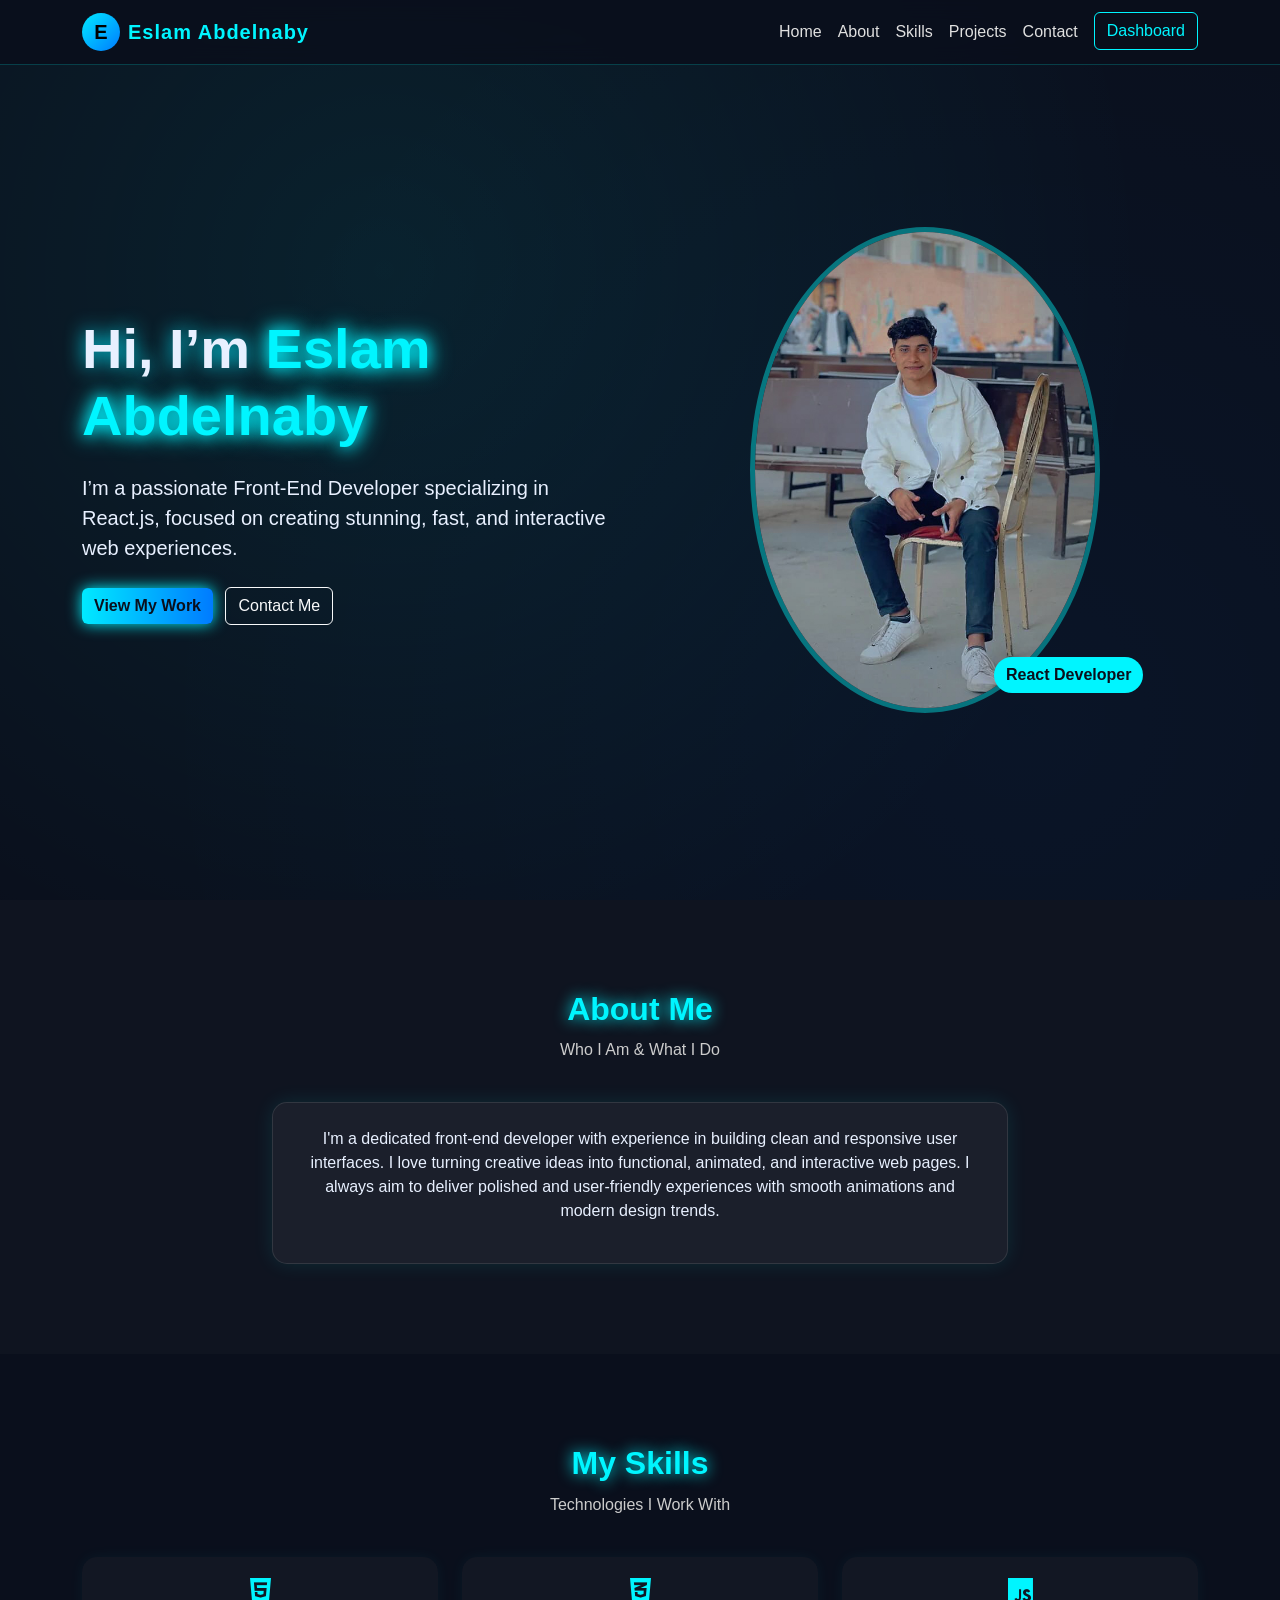
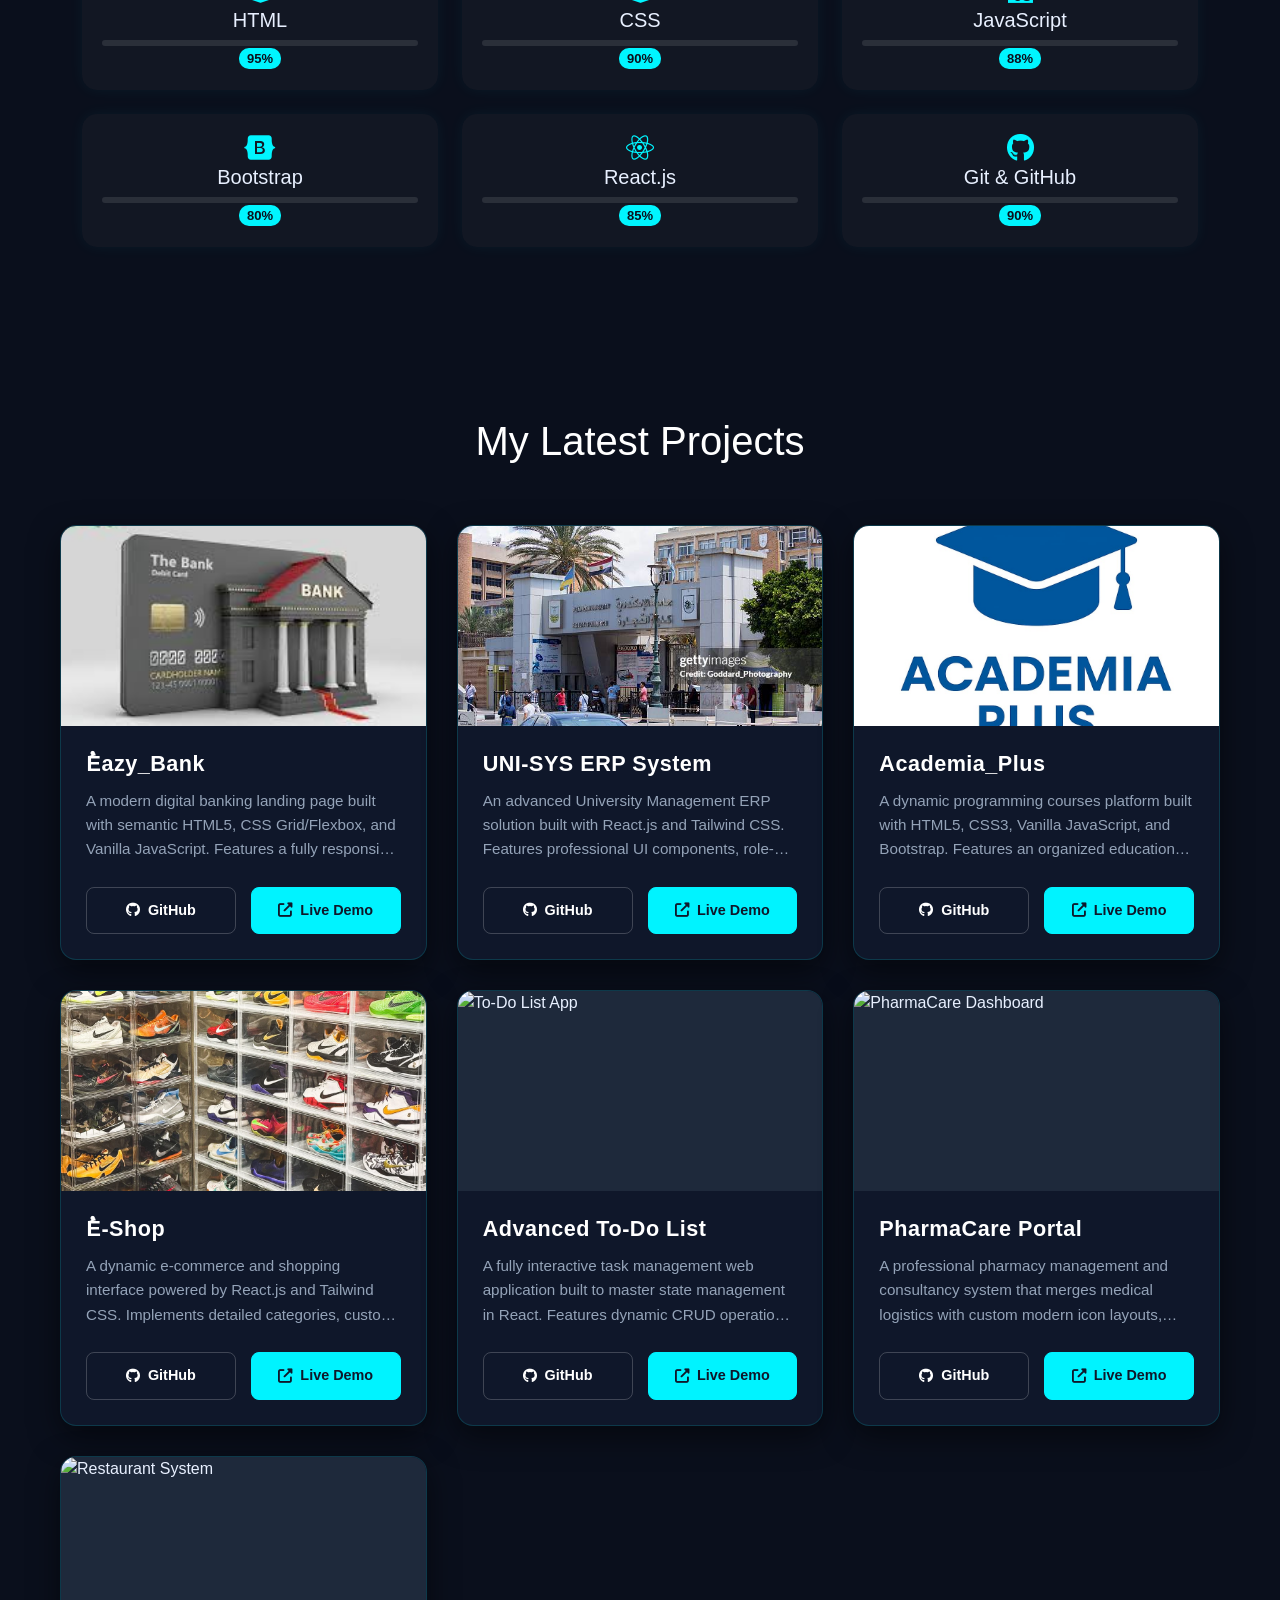
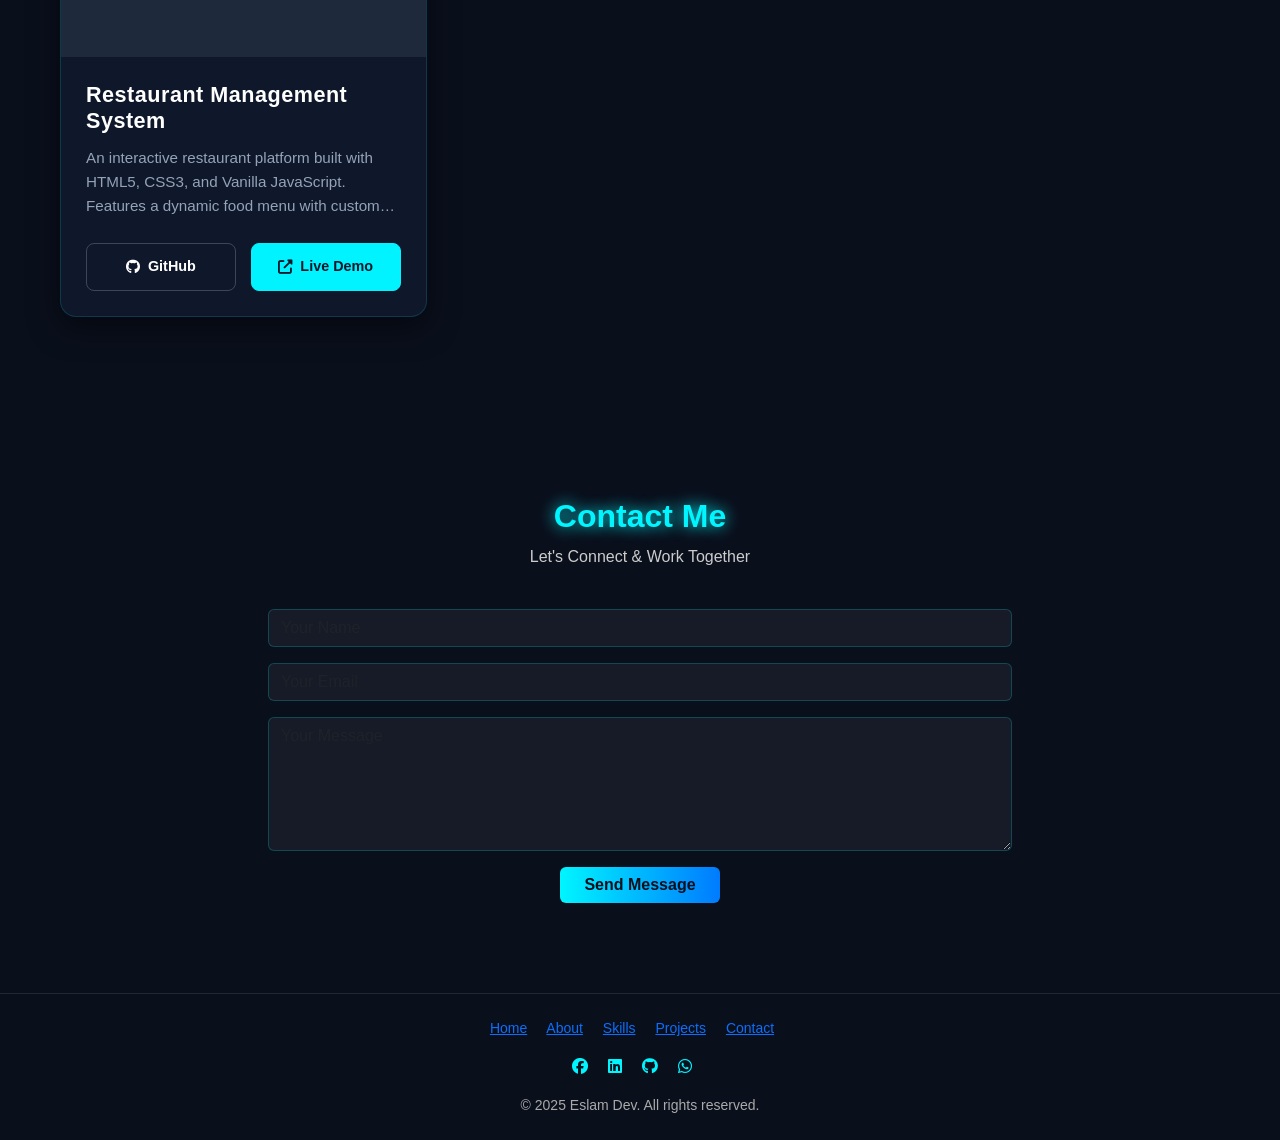
==== index.html @ 53d442e1 "Add files via upload" ====
<!DOCTYPE html>
<html lang="en">
<head>
  <meta charset="UTF-8" />
  <meta name="viewport" content="width=device-width, initial-scale=1.0" />
  <title>Eslam | Front-End Developer</title>

  <!-- Bootstrap & Fonts -->
  <link href="https://cdn.jsdelivr.net/npm/bootstrap@5.3.2/dist/css/bootstrap.min.css" rel="stylesheet">
  <link href="https://cdnjs.cloudflare.com/ajax/libs/font-awesome/6.5.0/css/all.min.css" rel="stylesheet">
  <link rel="stylesheet" href="style.css" />
</head>

<body>
  <!-- ==== Navbar ==== -->
  <nav class="navbar navbar-expand-lg fixed-top" id="navbar">
    <div class="container">
      <a class="navbar-brand d-flex align-items-center" href="#">
        <div class="logo-badge me-2">E</div>
        <span class="brand-text"><span class="accent">Eslam Abdelnaby</span></span>
      </a>

      <button class="navbar-toggler" type="button" data-bs-toggle="collapse" data-bs-target="#navMenu">
        <span class="navbar-toggler-icon"></span>
      </button>

      <div class="collapse navbar-collapse" id="navMenu">
        <ul class="navbar-nav ms-auto">
          <li class="nav-item"><a href="#hero" class="nav-link">Home</a></li>
          <li class="nav-item"><a href="#about" class="nav-link">About</a></li>
          <li class="nav-item"><a href="#skills" class="nav-link">Skills</a></li>
          <li class="nav-item"><a href="#projects" class="nav-link">Projects</a></li>
          <li class="nav-item"><a href="#contact" class="nav-link">Contact</a></li>
          <li class="nav-item"><a href="#" class="btn btn-outline-info nav-cta ms-2">Dashboard</a></li>
        </ul>
      </div>

      <div id="scrollProgress"></div>
    </div>
  </nav>

  <!-- ==== Hero Section ==== -->
  <section id="hero" class="hero-section">
    <div class="container text-center text-lg-start">
      <div class="row align-items-center">
        <div class="col-lg-6 mb-4 mb-lg-0">
          <h1 class="display-4 fw-bold glow-title">Hi, I’m <span class="name-neon">Eslam Abdelnaby</span></h1>
          <h3 id="typewriter" class="mt-3"></h3>
          <p class="lead mt-4">
            I’m a passionate Front-End Developer specializing in React.js, focused on creating stunning, fast, and interactive web experiences.
          </p>
          <div class="hero-buttons mt-4">
            <a href="#projects" class="btn btn-neon me-2">View My Work</a>
            <a href="#contact" class="btn btn-outline-light">Contact Me</a>
          </div>
        </div>
        <div class="col-lg-6 text-center">
          <div class="portrait-wrap">
            <img src="images/IMG-20250418-WA0013.jpg" class="portrait-img" alt="Eslam photo">
            <span class="portrait-badge">React Developer</span>
          </div>
        </div>
      </div>
    </div>
  </section>

  <!-- ==== About ==== -->
  <section id="about" class="py-6 section-bg">
    <div class="container text-center">
      <h2 class="section-title">About Me</h2>
      <p class="section-sub">Who I Am & What I Do</p>
      <div class="row justify-content-center">
        <div class="col-md-8">
          <div class="glass p-4">
            <p>
              I'm a dedicated front-end developer with experience in building clean and responsive user interfaces. 
              I love turning creative ideas into functional, animated, and interactive web pages. 
              I always aim to deliver polished and user-friendly experiences with smooth animations and modern design trends.
            </p>
          </div>
        </div>
      </div>
    </div>
  </section>

  <!-- ==== Skills ==== -->
  <section id="skills" class="py-6">
    <div class="container text-center">
      <h2 class="section-title">My Skills</h2>
      <p class="section-sub">Technologies I Work With</p>

      <div class="row g-4">
        <!-- Each skill -->
        <div class="col-md-6 col-lg-4">
          <div class="skill-card">
            <i class="fab fa-html5 skill-icon"></i>
            <h5>HTML</h5>
            <div class="skill-bar"><div class="skill-fill" data-percent="95%"></div></div>
            <span class="pct-bubble">95%</span>
          </div>
        </div>

        <div class="col-md-6 col-lg-4">
          <div class="skill-card">
            <i class="fab fa-css3-alt skill-icon"></i>
            <h5>CSS</h5>
            <div class="skill-bar"><div class="skill-fill" data-percent="90%"></div></div>
            <span class="pct-bubble">90%</span>
          </div>
        </div>

        <div class="col-md-6 col-lg-4">
          <div class="skill-card">
            <i class="fab fa-js skill-icon"></i>
            <h5>JavaScript</h5>
            <div class="skill-bar"><div class="skill-fill" data-percent="88%"></div></div>
            <span class="pct-bubble">88%</span>
          </div>
        </div>

        <div class="col-md-6 col-lg-4">
          <div class="skill-card">
            <i class="fab fa-bootstrap skill-icon"></i>
            <h5>Bootstrap</h5>
            <div class="skill-bar"><div class="skill-fill" data-percent="80%"></div></div>
            <span class="pct-bubble">80%</span>
          </div>
        </div>

        <div class="col-md-6 col-lg-4">
          <div class="skill-card">
            <i class="fab fa-react skill-icon"></i>
            <h5>React.js</h5>
            <div class="skill-bar"><div class="skill-fill" data-percent="85%"></div></div>
            <span class="pct-bubble">85%</span>
          </div>
        </div>

        <div class="col-md-6 col-lg-4">
          <div class="skill-card">
            <i class="fab fa-github skill-icon"></i>
            <h5>Git & GitHub</h5>
            <div class="skill-bar"><div class="skill-fill" data-percent="90%"></div></div>
            <span class="pct-bubble">90%</span>
          </div>
        </div>
      </div>
    </div>
  </section>

  <!-- ==== Projects ==== -->

  <section id="projects" class="projects">
    <h2>My Latest Projects</h2>
    
    <div class="projects-container">
      
      <div class="project-card">
        <div class="project-img">
          <img src="images\download (1).jpg" alt="E-Shop E-Commerce">
        </div>
        <div class="project-content">
          <h3 class="project-title">ُEazy_Bank</h3>
          <p class="project-description">
            A modern digital banking landing page built with semantic HTML5, CSS Grid/Flexbox, and Vanilla JavaScript. Features a fully responsive mobile navigation menu, smooth fade animations, and a pixel-perfect design.
          </p>
          <div class="project-links">
            <a href="https://github.com/abdelnabyeslam95-sketch/eazy_bank" target="_blank" class="proj-btn github-btn">
              <i class="fab fa-github"></i> GitHub
            </a>
            <a href="https://abdelnabyeslam95-sketch.github.io/eazy_bank/" target="_blank" class="proj-btn live-btn">
              <i class="fas fa-external-link-alt"></i> Live Demo
            </a>
          </div>
        </div>
      </div>
  
      <div class="project-card">
        <div class="project-img">
          <img src="images/gettyimages-621719576-612x612.jpg" alt="UNI-SYS ERP">
        </div>
        <div class="project-content">
          <h3 class="project-title">UNI-SYS ERP System</h3>
          <p class="project-description">
            An advanced University Management ERP solution built with React.js and Tailwind CSS. Features professional UI components, role-based dashboards for admins, doctors, and students with highly responsive tables and analytics.
          </p>
          <div class="project-links">
            <a href="https://github.com/abdelnabyeslam95-sketch/Uni_System" target="_blank" class="proj-btn github-btn">
              <i class="fab fa-github"></i> GitHub
            </a>
            <a href="https://abdelnabyeslam95-sketch.github.io/Uni_System/" target="_blank" class="proj-btn live-btn">
              <i class="fas fa-external-link-alt"></i> Live Demo
            </a>
          </div>
        </div>
      </div>
  
      <div class="project-card">
        <div class="project-img">
          <img src="images/WhatsApp Image 2025-10-11 at 18.11.06_61df944f.jpg" alt="Al-Andalus Shipping">
        </div>
        <div class="project-content">
          <h3 class="project-title">Academia_Plus</h3>
          <p class="project-description">
            A dynamic programming courses platform built with HTML5, CSS3, Vanilla JavaScript, and Bootstrap. Features an organized educational layout, course filtering, interactive learning sections, and a fully responsive design for students.
          </p>
          <div class="project-links">
            <a href="https://github.com/abdelnabyeslam95-sketch/academia_plus" target="_blank" class="proj-btn github-btn">
              <i class="fab fa-github"></i> GitHub
            </a>
            <a href="https://abdelnabyeslam95-sketch.github.io/academia_plus/" target="_blank" class="proj-btn live-btn">
              <i class="fas fa-external-link-alt"></i> Live Demo
            </a>
          </div>
        </div>
      </div>
  
      <div class="project-card">
        <div class="project-img">
          <img src="images/kobe-collection-v0-qzmcaahqk6me1.webp" alt="Cinematic App">
        </div>
        <div class="project-content">
          <h3 class="project-title">ُE-Shop</h3>
          <p class="project-description">
            A dynamic e-commerce and shopping interface powered by React.js and Tailwind CSS. Implements detailed categories, custom product filters, fluid search functionality, and full shopping cart configurations.
          </p>
          <div class="project-links">
            <a href="https://github.com/abdelnabyeslam95-sketch/e_shop" target="_blank" class="proj-btn github-btn">
              <i class="fab fa-github"></i> GitHub
            </a>
            <a href="https://abdelnabyeslam95-sketch.github.io/e_shop/" target="_blank" class="proj-btn live-btn">
              <i class="fas fa-external-link-alt"></i> Live Demo
            </a>
          </div>
        </div>
      </div>
  
      <div class="project-card">
        <div class="project-img">
          <img src="https://images.unsplash.com/photo-1540350394557-8d14678e7f91?w=600" alt="To-Do List App">
        </div>
        <div class="project-content">
          <h3 class="project-title">Advanced To-Do List</h3>
          <p class="project-description">
            A fully interactive task management web application built to master state management in React. Features dynamic CRUD operations, local storage persistence, and beautiful UI filters.
          </p>
          <div class="project-links">
            <a href="https://github.com/abdelnabyeslam95-sketch/to-do-list" target="_blank" class="proj-btn github-btn">
              <i class="fab fa-github"></i> GitHub
            </a>
            <a href="https://abdelnabyeslam95-sketch.github.io/to-do-list/" target="_blank" class="proj-btn live-btn">
              <i class="fas fa-external-link-alt"></i> Live Demo
            </a>
          </div>
        </div>
      </div>
  
      <div class="project-card">
        <div class="project-img">
          <img src="https://images.unsplash.com/photo-1587854692152-cbe660dbde88?w=600" alt="PharmaCare Dashboard">
        </div>
        <div class="project-content">
          <h3 class="project-title">PharmaCare Portal</h3>
          <p class="project-description">
            A professional pharmacy management and consultancy system that merges medical logistics with custom modern icon layouts, consultation forms, and prescription uploaded management.
          </p>
          <div class="project-links">
            <a href="https://github.com/abdelnabyeslam95-sketch/Pharmacy" target="_blank" class="proj-btn github-btn">
              <i class="fab fa-github"></i> GitHub
            </a>
            <a href="https://abdelnabyeslam95-sketch.github.io/Pharmacy/" target="_blank" class="proj-btn live-btn">
              <i class="fas fa-external-link-alt"></i> Live Demo
            </a>
          </div>
        </div>
      </div>
  
      
<div class="project-card">
  <div class="project-img">
    
    <img src="https://images.unsplash.com/photo-1555396273-367ea4eb4db5?w=600" alt="Restaurant System">
  </div>
  <div class="project-content">
    <h3 class="project-title">Restaurant Management System</h3>
    <p class="project-description">
      An interactive restaurant platform built with HTML5, CSS3, and Vanilla JavaScript. Features a dynamic food menu with custom category filtering, a real-time responsive order simulation, and a smooth table reservation interface.
    </p>
    <div class="project-links">
      <a href="https://github.com/abdelnabyeslam95-sketch/restaurant-system" target="_blank" class="proj-btn github-btn">
        <i class="fab fa-github"></i> GitHub
      </a>
      <a href="https://abdelnabyeslam95-sketch.github.io/restaurant-system/" target="_blank" class="proj-btn live-btn">
        <i class="fas fa-external-link-alt"></i> Live Demo
      </a>
    </div>
  </div>
</div>


    </div>
  </section>


  <!-- ==== Contact ==== -->
  <section id="contact" class="py-6">
    <div class="container text-center">
      <h2 class="section-title">Contact Me</h2>
      <p class="section-sub">Let's Connect & Work Together</p>
      <form class="contact-form col-md-8 mx-auto">
        <div class="mb-3">
          <input type="text" class="form-control" placeholder="Your Name" required>
        </div>
        <div class="mb-3">
          <input type="email" class="form-control" placeholder="Your Email" required>
        </div>
        <div class="mb-3">
          <textarea class="form-control" rows="5" placeholder="Your Message" required></textarea>
        </div>
        <button type="submit" class="btn btn-accent px-4">Send Message</button>
      </form>
    </div>
  </section>

  <!-- ==== Footer ==== -->
  <footer class="py-4 text-center">
    <div class="container">
      <div class="mb-3">
        <a href="#hero" class="me-3">Home</a>
        <a href="#about" class="me-3">About</a>
        <a href="#skills" class="me-3">Skills</a>
        <a href="#projects" class="me-3">Projects</a>
        <a href="#contact" class="me-3">Contact</a>
      </div>
      <div class="mb-3">
        <a href="https://www.facebook.com/share/1DgCNn3PFa/" class="social-icon me-3"><i class="fab fa-facebook"></i></a>
        <a href="https://www.linkedin.com/in/eslam-abdelnaby-054266379?utm_source=share&utm_campaign=share_via&utm_content=profile&utm_medium=android_app" class="social-icon me-3"><i class="fab fa-linkedin"></i></a>
        <a href="https://api.github.com/users/eslameee223-alt/repos" class="social-icon me-3"><i class="fab fa-github"></i></a>
        <a href="https://wtsi.me/201092568208" class="social-icon me-3"><i class="fab fa-whatsapp"></i></a>
      </div>
      <p class="muted mb-0">&copy; 2025 Eslam Dev. All rights reserved.</p>
    </div>
  </footer>

  <!-- Scripts -->
  <script src="https://code.jquery.com/jquery-3.6.0.min.js"></script>
  <script src="https://cdn.jsdelivr.net/npm/bootstrap@5.3.2/dist/js/bootstrap.bundle.min.js"></script>
  <script src="script.js"></script>
</body>
</html>
---- style.css ----
/* ==== Global Reset ==== */
* {
    margin: 0;
    padding: 0;
    box-sizing: border-box;
    scroll-behavior: smooth;
  }
  
  body {
    font-family: 'Poppins', sans-serif;
    background-color: #0a0f1c;
    color: #e8f0ff;
    overflow-x: hidden;
  }
  
  /* ==== Scrollbar ==== */
  ::-webkit-scrollbar {
    width: 10px;
  }
  ::-webkit-scrollbar-thumb {
    background: linear-gradient(180deg, #00fff0, #0077ff);
    border-radius: 5px;
  }
  
  /* ==== Navbar ==== */
  #navbar {
    background: rgba(10, 15, 28, 0.85);
    backdrop-filter: blur(10px);
    border-bottom: 1px solid rgba(0, 255, 255, 0.2);
    transition: all 0.3s ease;
  }
  #navbar.scrolled {
    background: rgba(10, 15, 28, 0.95);
    box-shadow: 0 2px 10px rgba(0, 255, 255, 0.3);
  }
  .navbar-brand .logo-badge {
    width: 38px;
    height: 38px;
    border-radius: 50%;
    background: linear-gradient(135deg, #00eaff, #007bff);
    display: flex;
    align-items: center;
    justify-content: center;
    font-weight: bold;
  }
  .navbar .brand-text {
    font-weight: 600;
    letter-spacing: 1px;
  }
  .navbar .brand-text .accent {
    color: #00f5ff;
  }
  .nav-link {
    position: relative;
    color: #e0e0e0 !important;
    transition: 0.3s;
  }
  .nav-link:hover {
    color: #00f5ff !important;
    text-shadow: 0 0 10px #00f5ff;
  }
  .nav-cta {
    border-color: #00f5ff !important;
    color: #00f5ff !important;
  }
  .nav-cta:hover {
    background: #00f5ff !important;
    color: #0a0f1c !important;
  }
  
  /* Scroll Progress Bar */
  #scrollProgress {
    position: absolute;
    bottom: 0;
    left: 0;
    height: 2px;
    width: 0%;
    background: #00f5ff;
    box-shadow: 0 0 10px #00f5ff;
  }
  
  /* ==== Hero Section ==== */
  .hero-section {
    min-height: 100vh;
    background: radial-gradient(circle at 30% 30%, rgba(0, 255, 255, 0.08), transparent 70%),
                radial-gradient(circle at 80% 80%, rgba(0, 128, 255, 0.05), transparent 70%);
    display: flex;
    align-items: center;
    padding: 120px 0 80px;
  }
  
  .glow-title {
    font-weight: 700;
    text-shadow: 0 0 20px #00eaff;
  }
  .name-neon {
    color: #00f5ff;
    text-shadow: 0 0 15px #00f5ff, 0 0 25px #00f5ff;
    animation: neonPulse 2s infinite alternate;
  }
  
  @keyframes neonPulse {
    from { text-shadow: 0 0 10px #00eaff, 0 0 20px #00eaff; }
    to { text-shadow: 0 0 25px #00eaff, 0 0 45px #00eaff; }
  }
  
  .hero-buttons .btn-neon {
    background: linear-gradient(90deg, #00eaff, #007bff);
    border: none;
    color: #0a0f1c;
    font-weight: 600;
    box-shadow: 0 0 15px #00f5ff;
    transition: all 0.3s ease;
  }
  .hero-buttons .btn-neon:hover {
    transform: scale(1.05);
    box-shadow: 0 0 30px #00f5ff;
  }
  
  .hero-tags .badge-pill {
    background: rgba(0, 255, 255, 0.1);
    border: 1px solid #00f5ff;
    color: #00f5ff;
    padding: 6px 12px;
    border-radius: 20px;
    text-transform: uppercase;
    font-size: 12px;
  }
  
  .portrait-wrap {
    position: relative;
    display: inline-block;
  }
  .portrait-img {
    width: 50%;
    border-radius: 50%;
    border: 5px solid rgba(0, 255, 255, 0.4);
    transition: transform 0.4s ease;
  }
  .portrait-wrap:hover .portrait-img {
    transform: scale(1.05);
    box-shadow: 0 0 40px #00f5ff;
  }
  .portrait-badge {
    position: absolute;
    bottom: 20px;
    right: 25%;
    background: #00f5ff;
    color: #0a0f1c;
    font-weight: bold;
    padding: 6px 12px;
    border-radius: 20px;
    animation: floatBadge 3s ease-in-out infinite;
  }
  @keyframes floatBadge {
    0%, 100% { transform: translateY(0px); }
    50% { transform: translateY(-6px); }
  }
  
  /* ==== Sections ==== */
  .section-title {
    text-align: center;
    font-weight: 700;
    margin-bottom: 10px;
    color: #00f5ff;
    text-shadow: 0 0 15px #00f5ff;
  }
  .section-sub {
    text-align: center;
    color: #ccc;
    margin-bottom: 40px;
  }
  .section-bg {
    background: rgba(255, 255, 255, 0.02);
  }
  .py-6 {
    padding-top: 90px;
    padding-bottom: 90px;
  }
  
  /* ==== About ==== */
  .glass {
    background: rgba(255, 255, 255, 0.05);
    border: 1px solid rgba(255, 255, 255, 0.1);
    border-radius: 15px;
    box-shadow: 0 0 20px rgba(0, 255, 255, 0.1);
    transition: all 0.3s ease;
  }
  .glass:hover {
    box-shadow: 0 0 40px rgba(0, 255, 255, 0.3);
    transform: scale(1.02);
  }
  .info-box strong {
    display: block;
    color: #00f5ff;
  }
  
  /* ==== Skills ==== */
  .skill-card {
    background: rgba(255, 255, 255, 0.03);
    border-radius: 15px;
    padding: 20px;
    transition: 0.3s;
    box-shadow: 0 0 15px rgba(0, 255, 255, 0.05);
  }
  .skill-card:hover {
    transform: scale(1.02);
    box-shadow: 0 0 25px rgba(0, 255, 255, 0.2);
  }
  .skill-icon {
    font-size: 28px;
    color: #00f5ff;
  }
  .skill-bar {
    height: 6px;
    background: rgba(255,255,255,0.1);
    border-radius: 3px;
    overflow: hidden;
  }
  .skill-fill {
    height: 100%;
    background: linear-gradient(90deg, #00f5ff, #007bff);
    width: 0;
    border-radius: 3px;
    transition: width 2s ease;
  }
  .pct-bubble {
    background: #00f5ff;
    color: #0a0f1c;
    font-size: 13px;
    padding: 3px 8px;
    border-radius: 10px;
    font-weight: bold;
  }
  
  /* ==== Projects ==== */
  .project-card {
    position: relative;
    overflow: hidden;
    border-radius: 15px;
    box-shadow: 0 0 20px rgba(0, 255, 255, 0.1);
    transition: 0.3s;
  }
  .project-card img {
    width: 100%;
    height: auto;
    display: block;
    transition: transform 0.5s ease;
  }
  .project-card:hover img {
    transform: scale(1.08);
    filter: blur(1px);
  }
  .project-card .overlay {
    position: absolute;
    inset: 0;
    background: rgba(0,0,0,0.75);
    color: white;
    display: flex;
    flex-direction: column;
    justify-content: center;
    align-items: center;
    opacity: 0;
    padding: 20px;
    text-align: center;
    transition: 0.4s ease;
  }
  .project-card:hover .overlay {
    opacity: 1;
  }
  
  /* ==== Contact ==== */
  .contact-form input,
  .contact-form textarea {
    background: rgba(255, 255, 255, 0.05);
    border: 1px solid rgba(0,255,255,0.2);
    color: #e8f0ff;
  }
  .contact-form input:focus,
  .contact-form textarea:focus {
    box-shadow: 0 0 10px #00f5ff;
    border-color: #00f5ff;
    outline: none;
  }
  .btn-accent {
    background: linear-gradient(90deg, #00f5ff, #007bff);
    border: none;
    color: #0a0f1c;
    font-weight: 600;
    transition: 0.3s;
  }
  .btn-accent:hover {
    transform: scale(1.05);
    box-shadow: 0 0 20px #00f5ff;
  }
  
  /* ==== Footer ==== */
  footer {
    border-top: 1px solid rgba(255,255,255,0.1);
    font-size: 14px;
  }
  footer .muted {
    color: #aaa;
  }
  .social-icon {
    color: #00f5ff;
    font-size: 16px;
    transition: 0.3s;
  }
  .social-icon:hover {
    color: #fff;
    text-shadow: 0 0 10px #00f5ff;
  }



/* إعدادات سكشن المشاريع */
.projects {
  padding: 80px 20px;
  max-width: 1200px;
  margin: 0 auto;
  text-align: center;
}

.projects h2 {
  font-size: 2.5rem;
  margin-bottom: 50px;
  color: #ffffff; /* لون أبيض متناسق مع الخلفية الغامقة */
  position: relative;
}

/* حاوية الكروت */
.projects-container {
  display: grid;
  grid-template-columns: repeat(auto-fit, minmax(300px, 1fr));
  gap: 30px;
  padding: 10px 0;
}

/* تصميم الكارد الاحترافي (Dark Premium Card) */
.project-card {
  background: #0f172a; /* لون داكن يتماشى مع خلفية موقعك */
  border: 1px solid rgba(0, 243, 255, 0.15); /* إطار شفاف خفيف بلون السيان */
  border-radius: 16px;
  overflow: hidden;
  box-shadow: 0 10px 30px rgba(0, 0, 0, 0.5);
  transition: all 0.4s cubic-bezier(0.175, 0.885, 0.32, 1.275);
  display: flex;
  flex-direction: column;
  text-align: left; /* بما إن مشاريعك بالإنجليزي */
  direction: ltr;
}

/* تأثير الإضاءة والحركة عند تمرير الماوس (Hover) */
.project-card:hover {
  transform: translateY(-10px);
  border-color: #00f3ff; /* الإطار ينور بالسيان بالكامل */
  box-shadow: 0 15px 35px rgba(0, 243, 255, 0.2); /* توهج خفيف أسفل الكارد */
}

/* حاوية الصورة داخل الكارد */
.project-img {
  width: 100%;
  height: 200px;
  overflow: hidden;
  position: relative;
  background: #1e293b;
}

.project-img img {
  width: 100%;
  height: 100%;
  object-fit: cover;
  transition: transform 0.6s ease;
}

/* زووم خفيف للصورة عند الـ Hover */
.project-card:hover .project-img img {
  transform: scale(1.1);
}

/* محتوى الكارد الداخلي */
.project-content {
  padding: 25px;
  display: flex;
  flex-direction: column;
  flex-grow: 1;
}

.project-title {
  font-size: 1.35rem;
  font-weight: 700;
  color: #ffffff;
  margin-bottom: 12px;
  letter-spacing: 0.5px;
}

.project-description {
  font-size: 0.95rem;
  color: #94a3b8; /* لون رمادي مريح للعين في القراءة */
  line-height: 1.6;
  margin-bottom: 25px;
  flex-grow: 1;
  /* الكود القادم بيثبت طول الوصف في 3 سطور عشان كل الكروت تطلع طول بعض بالظبط */
  display: -webkit-box;
  -webkit-line-clamp: 3;
  -webkit-box-orient: vertical;
  overflow: hidden;
}

/* أزرار الروابط */
.project-links {
  display: flex;
  gap: 15px;
}

.proj-btn {
  flex: 1;
  padding: 12px;
  border-radius: 8px;
  text-decoration: none;
  font-size: 0.9rem;
  font-weight: 600;
  text-align: center;
  display: inline-flex;
  align-items: center;
  justify-content: center;
  gap: 8px; /* مسافة بين الأيقونة والكتابة */
  transition: all 0.3s ease;
}

/* زر جيت هاب - تصميم شفاف ومحايد */
.github-btn {
  background: transparent;
  color: #ffffff;
  border: 1px solid rgba(255, 255, 255, 0.2);
}

.github-btn:hover {
  background: rgba(255, 255, 255, 0.1);
  border-color: #ffffff;
}

/* زر الموقع لايف - واخد لون الـ Cyan الفسفوري بتاع موقعك */
.live-btn {
  background: #00f3ff;
  color: #0f172a; /* لون كتابة غامق عشان يظهر بوضوح فوق الزرار المنور */
  border: 1px solid #00f3ff;
}

.live-btn:hover {
  background: #00cbd7;
  border-color: #00cbd7;
  box-shadow: 0 0 15px rgba(0, 243, 255, 0.4); /* تأثير إضاءة للزرار */
}



/* ==========================================================================
   تعديلات الاستجابة لجميع الشاشات (Responsive Design & Media Queries)
   ========================================================================== */

/* 1. تحسينات عامة على العناصر الأساسية */
.portrait-img {
  /* تعديل العرض ليكون مناسبًا للشاشات الصغيرة والكبيرة بدلاً من 50% الثابتة */
  width: 100%;
  max-width: 350px; 
  height: auto;
}

.portrait-wrap {
  text-align: center;
  width: 100%;
}

.portrait-badge {
  /* ضبط مكان الشارة ليكون متناسقًا عند تغير حجم الصورة */
  right: 10%;
}

/* 2. شاشات اللابتوب والشاشات المتوسطة (أقل من 992 بكسل) */
@media (max-width: 991.98px) {
  .hero-section {
    padding: 100px 0 60px;
    text-align: center; /* تجميع العناصر في المنتصف لشاشات التابلت والموبايل */
  }
  
  .hero-buttons {
    display: flex;
    justify-content: center;
    gap: 15px;
  }

  .portrait-wrap {
    margin-top: 40px;
  }
}

/* 3. شاشات الموبايل العادية (أقل من 768 بكسل) */
@media (max-width: 767.98px) {
  /* تصغير العناوين الكبيرة حتى لا تخرج عن الشاشة */
  .glow-title {
    font-size: 2.2rem !important;
  }
  
  .projects h2 {
    font-size: 2rem;
    margin-bottom: 35px;
  }

  /* جعل كروت المشاريع تأخذ المساحة كاملة بشكل مريح */
  .projects-container {
    grid-template-columns: 1fr;
    gap: 20px;
    padding: 0 10px;
  }

  /* ضبط الحشوات (Padding) للسكاشن لتوفير مساحة رؤية أكبر */
  .py-6 {
    padding-top: 60px;
    padding-bottom: 60px;
  }
  
  .projects {
    padding: 50px 15px;
  }
}

/* 4. شاشات الموبايل الصغيرة جدًا (أقل航 من 480 بكسل) */
@media (max-width: 479.98px) {
  .glow-title {
    font-size: 1.8rem !important;
  }
  
  /* تحويل أزرار الكارد تحت بعضها إذا كانت أسماء الأزرار طويلة ولا تتسع بجانب بعضها */
  .project-links {
    flex-direction: column;
    gap: 10px;
  }
  
  .proj-btn {
    width: 100%;
  }

  .hero-buttons {
    flex-direction: column;
    align-items: center;
  }
  
  .hero-buttons .btn {
    width: 100%;
    max-width: 280px;
  }
}

/* 5. تحسين الرؤية على الشاشات الضخمة (أكبر من 1400 بكسل) */
@media (min-width: 1400px) {
  .projects-container {
    grid-template-columns: repeat(3, 1fr); /* تثبيت 3 كروت في الصف لشكل أكثر تناسقًا */
  }
}
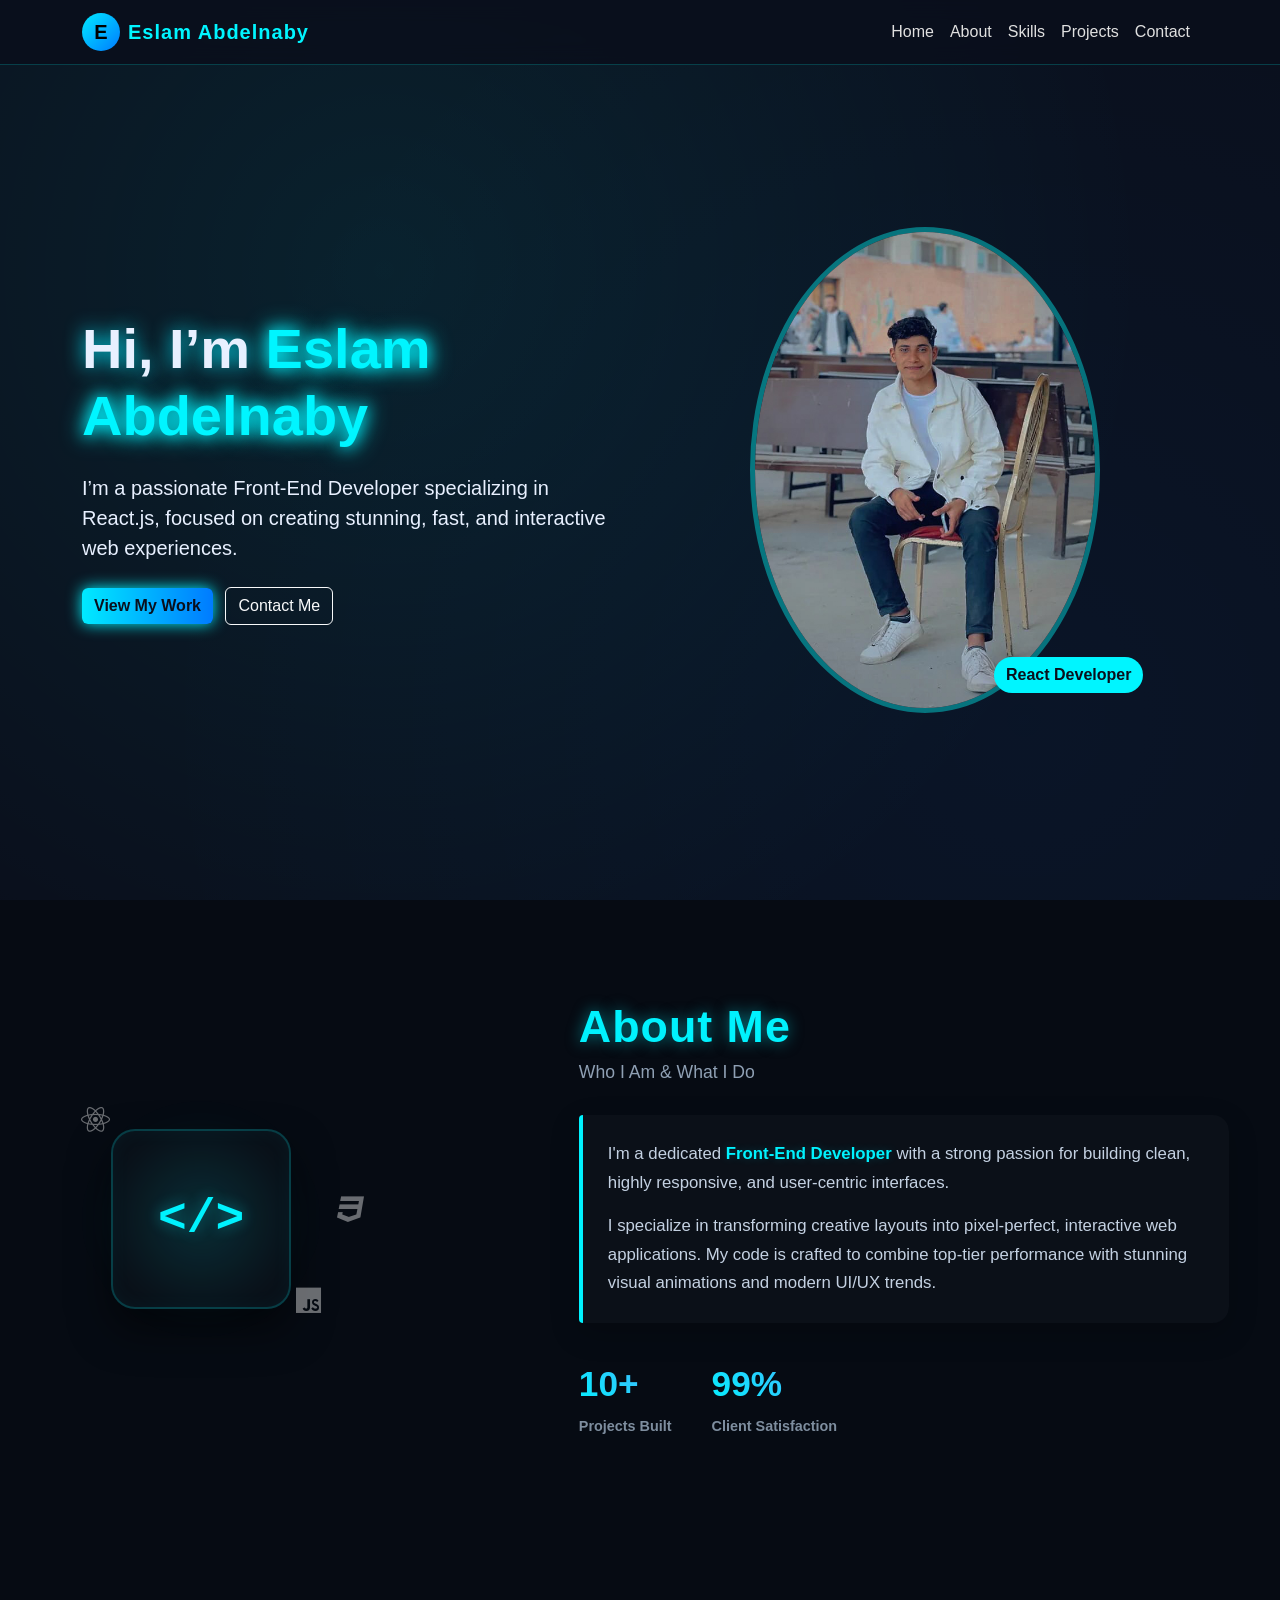
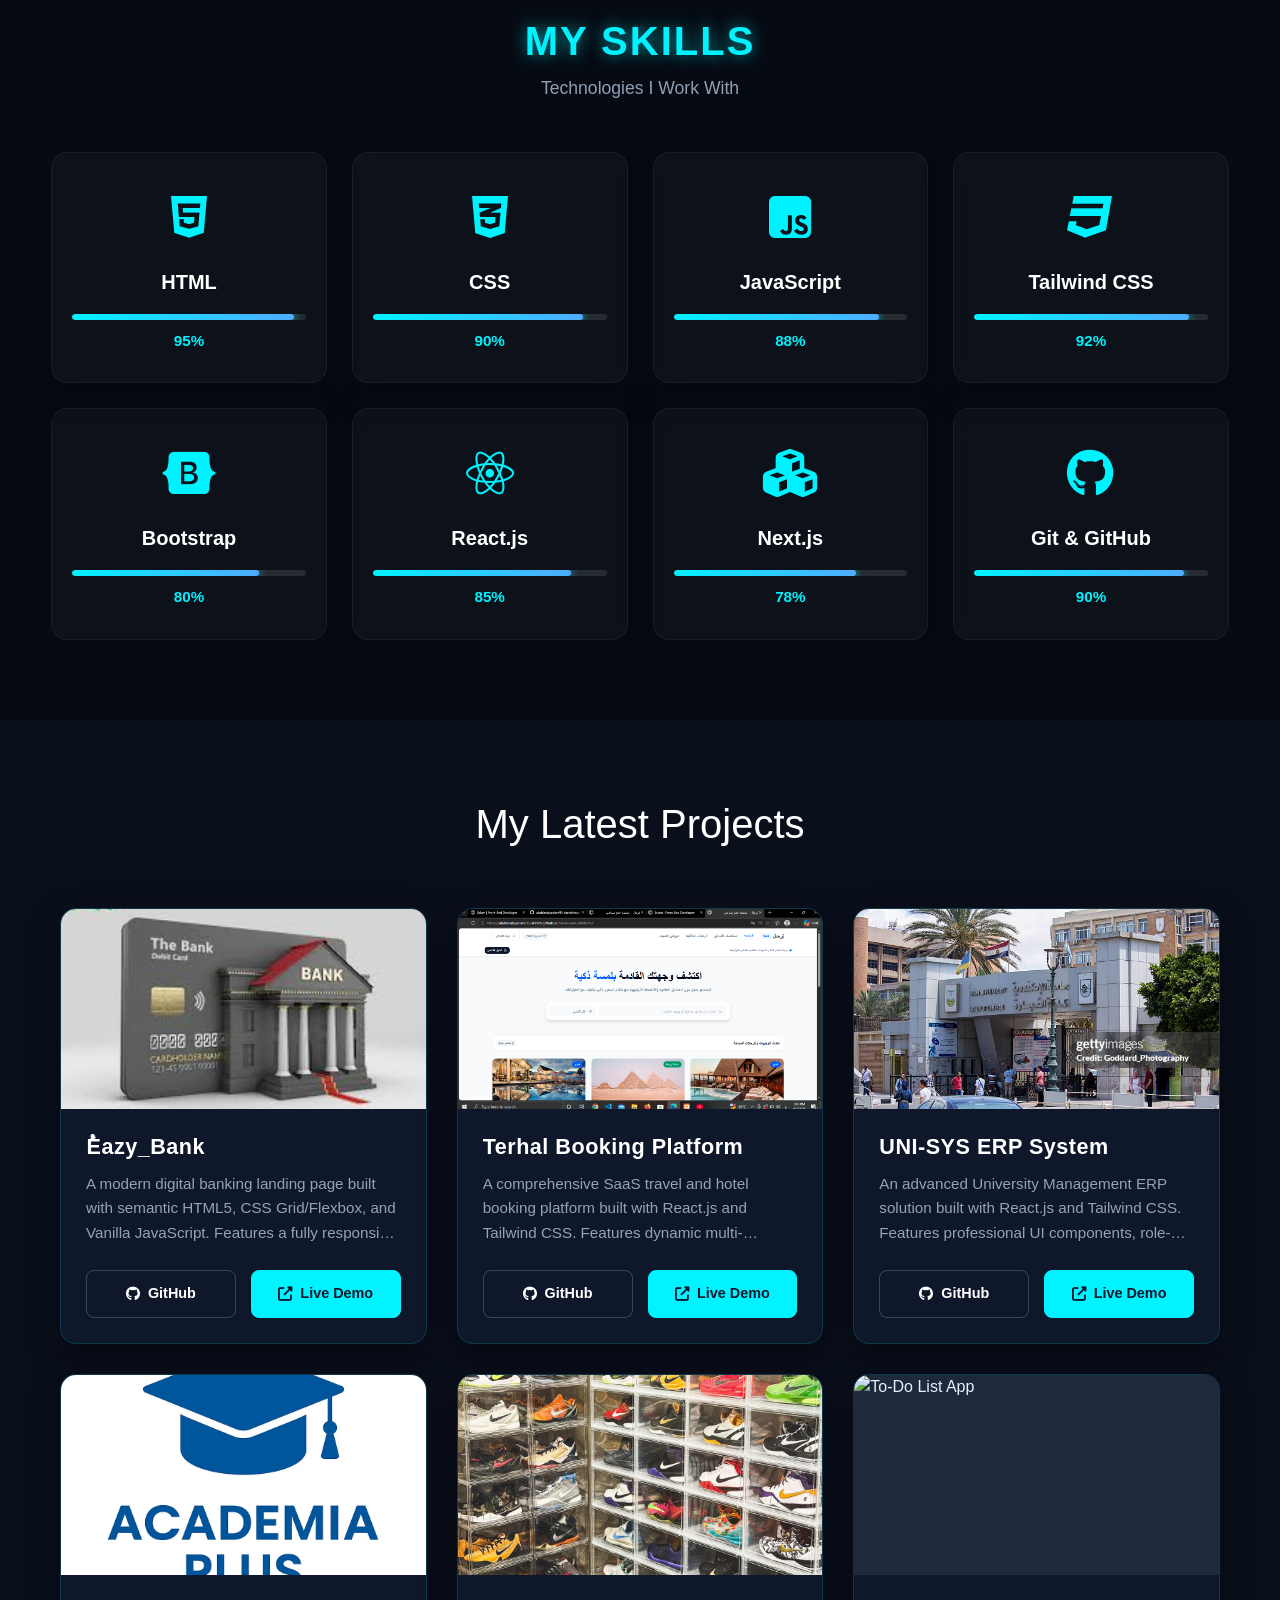
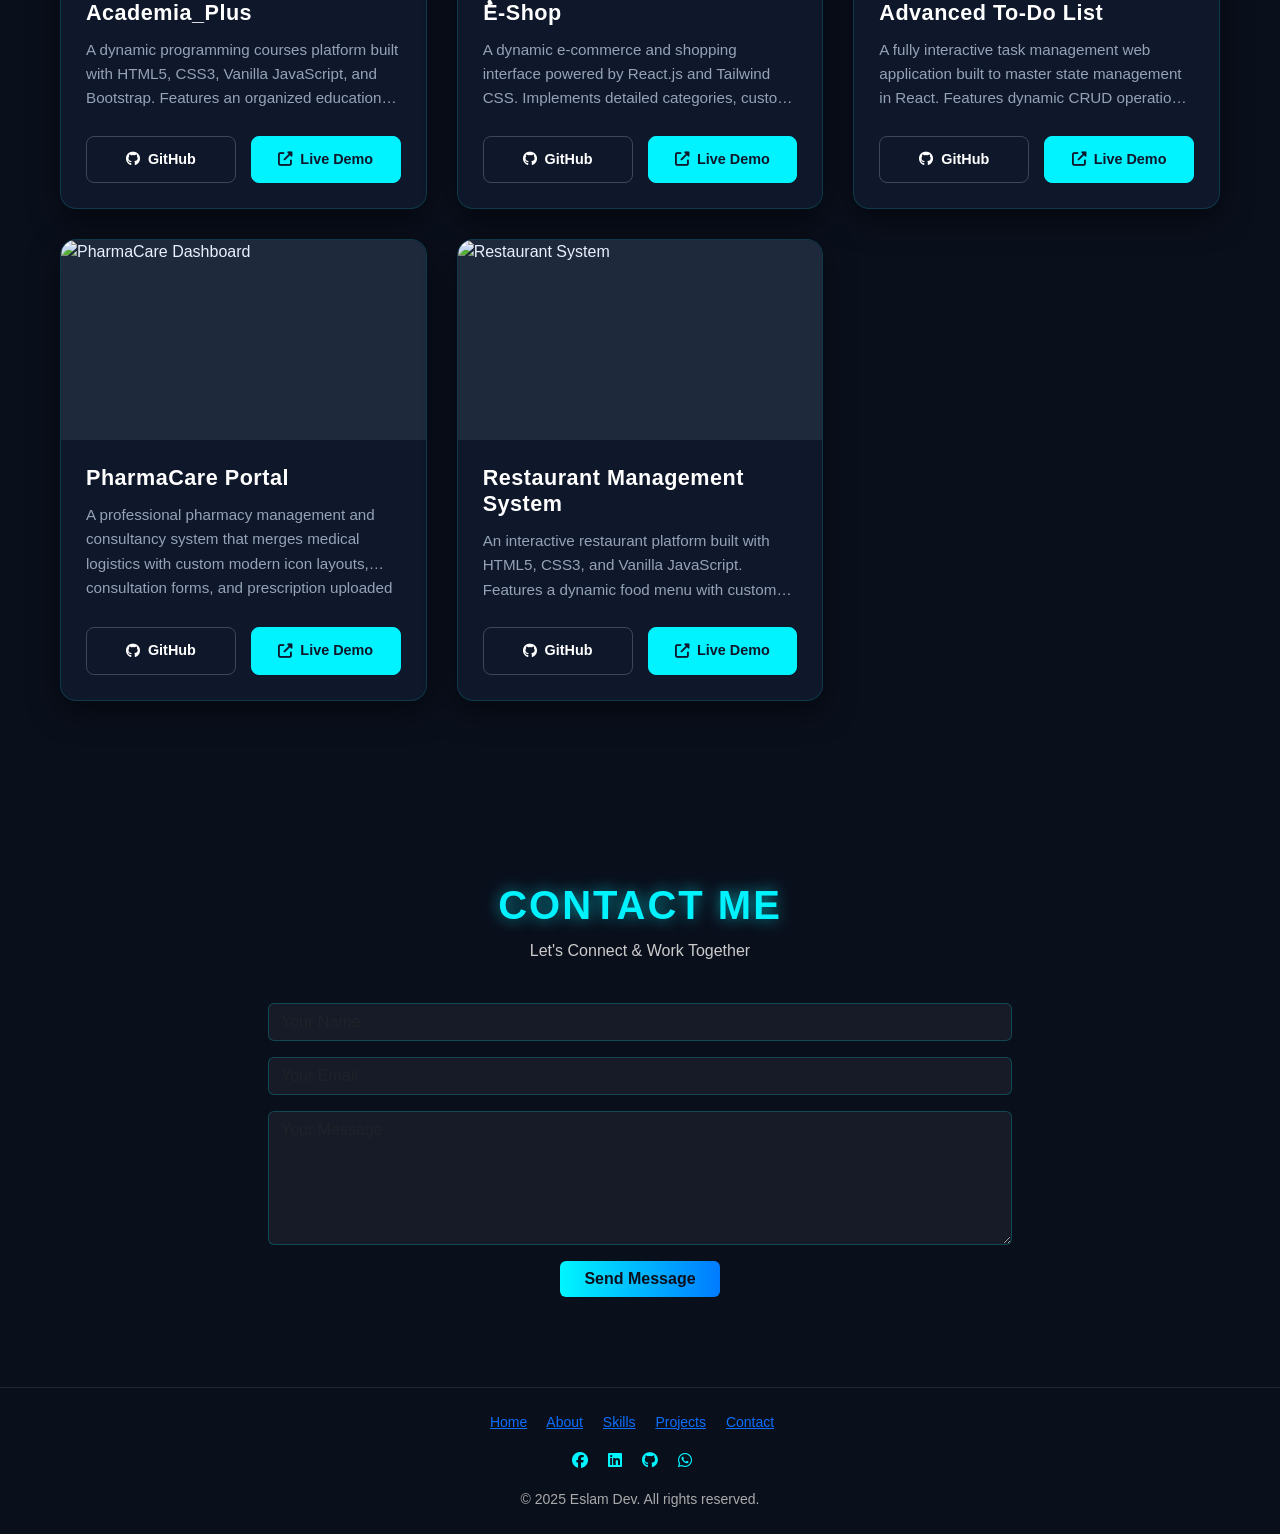
==== commit 7d068af3: "Add files via upload" ====
--- a/index.html
+++ b/index.html
@@ -31,7 +31,7 @@
           <li class="nav-item"><a href="#skills" class="nav-link">Skills</a></li>
           <li class="nav-item"><a href="#projects" class="nav-link">Projects</a></li>
           <li class="nav-item"><a href="#contact" class="nav-link">Contact</a></li>
-          <li class="nav-item"><a href="#" class="btn btn-outline-info nav-cta ms-2">Dashboard</a></li>
+        
         </ul>
       </div>
 
@@ -64,86 +64,132 @@
     </div>
   </section>
 
-  <!-- ==== About ==== -->
-  <section id="about" class="py-6 section-bg">
-    <div class="container text-center">
-      <h2 class="section-title">About Me</h2>
-      <p class="section-sub">Who I Am & What I Do</p>
-      <div class="row justify-content-center">
-        <div class="col-md-8">
-          <div class="glass p-4">
-            <p>
-              I'm a dedicated front-end developer with experience in building clean and responsive user interfaces. 
-              I love turning creative ideas into functional, animated, and interactive web pages. 
-              I always aim to deliver polished and user-friendly experiences with smooth animations and modern design trends.
-            </p>
-          </div>
-        </div>
-      </div>
+  <section id="about" class="about-section">
+    <div class="about-container">
+      
+      <div class="about-visual">
+        <div class="glow-sphere"></div>
+        <div class="tech-box">
+          <div class="code-bracket">&lt;/&gt;</div>
+          <span class="floating-icon react-float"><i class="fab fa-react"></i></span>
+          <span class="floating-icon js-float"><i class="fab fa-js"></i></span>
+          <span class="floating-icon tailwind-float"><i class="fab fa-css3"></i></span>
+        </div>
+      </div>
+  
+      <div class="about-content">
+        <h2 class="about-title">About Me</h2>
+        <p class="about-subtitle">Who I Am & What I Do</p>
+        
+        <div class="about-text-card">
+          <p class="animated-text">
+            I'm a dedicated <span class="highlight-text">Front-End Developer</span> with a strong passion for building clean, highly responsive, and user-centric interfaces. 
+          </p>
+          <p class="animated-text">
+            I specialize in transforming creative layouts into pixel-perfect, interactive web applications. My code is crafted to combine top-tier performance with stunning visual animations and modern UI/UX trends.
+          </p>
+        </div>
+  
+        <div class="about-stats">
+          <div class="stat-item">
+            <span class="stat-number">10+</span>
+            <span class="stat-label">Projects Built</span>
+          </div>
+          <div class="stat-item">
+            <span class="stat-number">99%</span>
+            <span class="stat-label">Client Satisfaction</span>
+          </div>
+        </div>
+      </div>
+  
     </div>
   </section>
-
   <!-- ==== Skills ==== -->
-  <section id="skills" class="py-6">
-    <div class="container text-center">
+  <section id="skills" class="skills-section">
+    <div class="section-header">
       <h2 class="section-title">My Skills</h2>
-      <p class="section-sub">Technologies I Work With</p>
-
-      <div class="row g-4">
-        <!-- Each skill -->
-        <div class="col-md-6 col-lg-4">
-          <div class="skill-card">
-            <i class="fab fa-html5 skill-icon"></i>
-            <h5>HTML</h5>
-            <div class="skill-bar"><div class="skill-fill" data-percent="95%"></div></div>
-            <span class="pct-bubble">95%</span>
-          </div>
-        </div>
-
-        <div class="col-md-6 col-lg-4">
-          <div class="skill-card">
-            <i class="fab fa-css3-alt skill-icon"></i>
-            <h5>CSS</h5>
-            <div class="skill-bar"><div class="skill-fill" data-percent="90%"></div></div>
-            <span class="pct-bubble">90%</span>
-          </div>
-        </div>
-
-        <div class="col-md-6 col-lg-4">
-          <div class="skill-card">
-            <i class="fab fa-js skill-icon"></i>
-            <h5>JavaScript</h5>
-            <div class="skill-bar"><div class="skill-fill" data-percent="88%"></div></div>
-            <span class="pct-bubble">88%</span>
-          </div>
-        </div>
-
-        <div class="col-md-6 col-lg-4">
-          <div class="skill-card">
-            <i class="fab fa-bootstrap skill-icon"></i>
-            <h5>Bootstrap</h5>
-            <div class="skill-bar"><div class="skill-fill" data-percent="80%"></div></div>
-            <span class="pct-bubble">80%</span>
-          </div>
-        </div>
-
-        <div class="col-md-6 col-lg-4">
-          <div class="skill-card">
-            <i class="fab fa-react skill-icon"></i>
-            <h5>React.js</h5>
-            <div class="skill-bar"><div class="skill-fill" data-percent="85%"></div></div>
-            <span class="pct-bubble">85%</span>
-          </div>
-        </div>
-
-        <div class="col-md-6 col-lg-4">
-          <div class="skill-card">
-            <i class="fab fa-github skill-icon"></i>
-            <h5>Git & GitHub</h5>
-            <div class="skill-bar"><div class="skill-fill" data-percent="90%"></div></div>
-            <span class="pct-bubble">90%</span>
-          </div>
-        </div>
+      <p class="section-subtitle">Technologies I Work With</p>
+    </div>
+  
+    <div class="skills-container">
+      <!-- HTML -->
+      <div class="skill-card" style="--card-index: 1;">
+        <div class="skill-icon"><i class="fab fa-html5"></i></div>
+        <h3 class="skill-name">HTML</h3>
+        <div class="skill-progress-wrapper">
+          <div class="skill-progress-bar" style="--target-width: 95%;"></div>
+        </div>
+        <span class="skill-percentage">95%</span>
+      </div>
+  
+      <!-- CSS -->
+      <div class="skill-card" style="--card-index: 2;">
+        <div class="skill-icon"><i class="fab fa-css3-alt"></i></div>
+        <h3 class="skill-name">CSS</h3>
+        <div class="skill-progress-wrapper">
+          <div class="skill-progress-bar" style="--target-width: 90%;"></div>
+        </div>
+        <span class="skill-percentage">90%</span>
+      </div>
+  
+      <!-- JavaScript -->
+      <div class="skill-card" style="--card-index: 3;">
+        <div class="skill-icon"><i class="fab fa-js-square"></i></div>
+        <h3 class="skill-name">JavaScript</h3>
+        <div class="skill-progress-wrapper">
+          <div class="skill-progress-bar" style="--target-width: 88%;"></div>
+        </div>
+        <span class="skill-percentage">88%</span>
+      </div>
+  
+      <!-- Tailwind CSS -->
+      <div class="skill-card" style="--card-index: 4;">
+        <div class="skill-icon"><i class="fab fa-css3"></i></div> <!-- يمكنك استبدالها بأيقونة مخصصة لاحقاً -->
+        <h3 class="skill-name">Tailwind CSS</h3>
+        <div class="skill-progress-wrapper">
+          <div class="skill-progress-bar" style="--target-width: 92%;"></div>
+        </div>
+        <span class="skill-percentage">92%</span>
+      </div>
+  
+      <!-- Bootstrap -->
+      <div class="skill-card" style="--card-index: 5;">
+        <div class="skill-icon"><i class="fab fa-bootstrap"></i></div>
+        <h3 class="skill-name">Bootstrap</h3>
+        <div class="skill-progress-wrapper">
+          <div class="skill-progress-bar" style="--target-width: 80%;"></div>
+        </div>
+        <span class="skill-percentage">80%</span>
+      </div>
+  
+      <!-- React.js -->
+      <div class="skill-card" style="--card-index: 6;">
+        <div class="skill-icon"><i class="fab fa-react"></i></div>
+        <h3 class="skill-name">React.js</h3>
+        <div class="skill-progress-wrapper">
+          <div class="skill-progress-bar" style="--target-width: 85%;"></div>
+        </div>
+        <span class="skill-percentage">85%</span>
+      </div>
+  
+      <!-- Next.js -->
+      <div class="skill-card" style="--card-index: 7;">
+        <div class="skill-icon"><i class="fas fa-cubes"></i></div>
+        <h3 class="skill-name">Next.js</h3>
+        <div class="skill-progress-wrapper">
+          <div class="skill-progress-bar" style="--target-width: 78%;"></div>
+        </div>
+        <span class="skill-percentage">78%</span>
+      </div>
+  
+      <!-- Git & GitHub -->
+      <div class="skill-card" style="--card-index: 8;">
+        <div class="skill-icon"><i class="fab fa-github"></i></div>
+        <h3 class="skill-name">Git & GitHub</h3>
+        <div class="skill-progress-wrapper">
+          <div class="skill-progress-bar" style="--target-width: 90%;"></div>
+        </div>
+        <span class="skill-percentage">90%</span>
       </div>
     </div>
   </section>
@@ -174,6 +220,28 @@
           </div>
         </div>
       </div>
+
+
+   
+     <div class="project-card">
+      <div class="project-img">
+        <img src="images/Screenshot (256).png" alt="Terhal Booking Platform">
+      </div>
+      <div class="project-content">
+        <h3 class="project-title">Terhal Booking Platform</h3>
+        <p class="project-description">
+          A comprehensive SaaS travel and hotel booking platform built with React.js and Tailwind CSS. Features dynamic multi-language support (Arabic/English), a smart Dark Mode toggle, an advanced automated inventory control panel, and specialized flows for managing local safari tours and summer offers.
+        </p>
+        <div class="project-links">
+          <a href="https://github.com/abdelnabyeslam95-sketch/travel-saas-platform" target="_blank" class="proj-btn github-btn">
+            <i class="fab fa-github"></i> GitHub
+          </a>
+          <a href="https://abdelnabyeslam95-sketch.github.io/travel-saas-platform/" target="_blank" class="proj-btn live-btn">
+            <i class="fas fa-external-link-alt"></i> Live Demo
+          </a>
+        </div>
+      </div>
+    </div>
   
       <div class="project-card">
         <div class="project-img">
@@ -297,7 +365,6 @@
   </div>
 </div>
 
-
     </div>
   </section>
 
@@ -333,9 +400,9 @@
         <a href="#contact" class="me-3">Contact</a>
       </div>
       <div class="mb-3">
-        <a href="https://www.facebook.com/share/1DgCNn3PFa/" class="social-icon me-3"><i class="fab fa-facebook"></i></a>
-        <a href="https://www.linkedin.com/in/eslam-abdelnaby-054266379?utm_source=share&utm_campaign=share_via&utm_content=profile&utm_medium=android_app" class="social-icon me-3"><i class="fab fa-linkedin"></i></a>
-        <a href="https://api.github.com/users/eslameee223-alt/repos" class="social-icon me-3"><i class="fab fa-github"></i></a>
+        <a href="https://www.facebook.com/share/14fPfQWocDp/" class="social-icon me-3"><i class="fab fa-facebook"></i></a>
+        <a href="https://www.linkedin.com/in/eslam-abdelnaby-054266379?utm_source=share_via&utm_content=profile&utm_medium=member_android" class="social-icon me-3"><i class="fab fa-linkedin"></i></a>
+        <a href="https://github.com/abdelnabyeslam95-sketch" class="social-icon me-3"><i class="fab fa-github"></i></a>
         <a href="https://wtsi.me/201092568208" class="social-icon me-3"><i class="fab fa-whatsapp"></i></a>
       </div>
       <p class="muted mb-0">&copy; 2025 Eslam Dev. All rights reserved.</p>
--- a/style.css
+++ b/style.css
@@ -177,61 +177,309 @@
     padding-top: 90px;
     padding-bottom: 90px;
   }
-  
-  /* ==== About ==== */
-  .glass {
-    background: rgba(255, 255, 255, 0.05);
-    border: 1px solid rgba(255, 255, 255, 0.1);
-    border-radius: 15px;
-    box-shadow: 0 0 20px rgba(0, 255, 255, 0.1);
-    transition: all 0.3s ease;
-  }
-  .glass:hover {
-    box-shadow: 0 0 40px rgba(0, 255, 255, 0.3);
-    transform: scale(1.02);
-  }
-  .info-box strong {
-    display: block;
-    color: #00f5ff;
-  }
-  
-  /* ==== Skills ==== */
-  .skill-card {
-    background: rgba(255, 255, 255, 0.03);
-    border-radius: 15px;
-    padding: 20px;
-    transition: 0.3s;
-    box-shadow: 0 0 15px rgba(0, 255, 255, 0.05);
-  }
-  .skill-card:hover {
-    transform: scale(1.02);
-    box-shadow: 0 0 25px rgba(0, 255, 255, 0.2);
-  }
-  .skill-icon {
-    font-size: 28px;
-    color: #00f5ff;
-  }
-  .skill-bar {
-    height: 6px;
-    background: rgba(255,255,255,0.1);
-    border-radius: 3px;
-    overflow: hidden;
-  }
-  .skill-fill {
-    height: 100%;
-    background: linear-gradient(90deg, #00f5ff, #007bff);
-    width: 0;
-    border-radius: 3px;
-    transition: width 2s ease;
-  }
-  .pct-bubble {
-    background: #00f5ff;
-    color: #0a0f1c;
-    font-size: 13px;
-    padding: 3px 8px;
-    border-radius: 10px;
-    font-weight: bold;
-  }
+  /* سكشن About Me بالكامل */
+.about-section {
+  padding: 100px 4%;
+  background: #060b13; /* نفس خلفية سكشن المهارات لربط التصميم */
+  overflow: hidden;
+  position: relative;
+}
+
+/* حاوية مرنة تقسم الشاشة لنصفين على الشاشات الكبيرة وتترتب تحت بعضها في الموبايل */
+.about-container {
+  max-width: 1200px;
+  margin: 0 auto;
+  display: flex;
+  flex-direction: column-reverse; /* الموبايل أولاً */
+  gap: 50px;
+  align-items: center;
+}
+
+@media (min-width: 992px) {
+  .about-container {
+    flex-direction: row; /* شاشات الكمبيوتر */
+    justify-content: space-between;
+  }
+}
+
+/* 🎨 1. المؤثرات البصرية والأنميشن (الجانب الأيسر) */
+.about-visual {
+  position: relative;
+  width: 300px;
+  height: 300px;
+  display: flex;
+  align-items: center;
+  justify-content: center;
+}
+
+/* الكرة المضيئة بالخلفية */
+.glow-sphere {
+  position: absolute;
+  width: 200px;
+  height: 200px;
+  background: radial-gradient(circle, rgba(0,242,254,0.15) 0%, rgba(79,172,254,0) 70%);
+  filter: blur(20px);
+  animation: pulseGlow 4s ease-in-out infinite alternate;
+}
+
+/* صندوق الكود الرئيسي */
+.tech-box {
+  width: 180px;
+  height: 180px;
+  background: rgba(255, 255, 255, 0.02);
+  border: 2px solid rgba(0, 242, 254, 0.2);
+  border-radius: 24px;
+  display: flex;
+  align-items: center;
+  justify-content: center;
+  box-shadow: 0 20px 40px rgba(0,0,0,0.5), inset 0 0 20px rgba(0,242,254,0.05);
+  animation: floatBox 6s ease-in-out infinite;
+}
+
+.code-bracket {
+  font-size: 3rem;
+  font-weight: bold;
+  color: #00f2fe;
+  font-family: monospace;
+  text-shadow: 0 0 15px rgba(0,242,254,0.4);
+}
+
+/* الأيقونات الطائرة حول الصندوق */
+.floating-icon {
+  position: absolute;
+  font-size: 1.8rem;
+  color: rgba(255, 255, 255, 0.4);
+  transition: color 0.3s;
+}
+.floating-icon:hover { color: #00f2fe; }
+
+.react-float { top: 10%; left: 10%; animation: orbit 8s linear infinite; }
+.js-float { bottom: 15%; right: 10%; animation: orbit 10s linear infinite reverse; }
+.tailwind-float { top: 40%; right: -5%; animation: floatBox 4s ease-in-out infinite; }
+
+/* 📝 2. المحتوى والنصوص (الجانب الأيمن) */
+.about-content {
+  flex: 1;
+  max-width: 650px;
+  text-align: left; /* توجيه إنجليزي احترافي */
+}
+
+.about-title {
+  font-size: 2.8rem;
+  font-weight: 900;
+  color: #00f2fe;
+  letter-spacing: 1px;
+  text-shadow: 0 0 15px rgba(0, 242, 254, 0.5);
+  margin-bottom: 5px;
+}
+
+.about-subtitle {
+  color: #8fa0b4;
+  font-size: 1.1rem;
+  margin-bottom: 30px;
+  font-weight: 500;
+}
+
+/* الكارت الزجاجي الحديث المحتضن للنص */
+.about-text-card {
+  background: rgba(255, 255, 255, 0.02);
+  border-left: 4px solid #00f2fe; /* حافة نيون جذاّبة */
+  border-radius: 4px 16px 16px 4px;
+  padding: 25px;
+  box-shadow: 0 10px 30px rgba(0,0,0,0.2);
+  margin-bottom: 35px;
+}
+
+.animated-text {
+  color: #c4d1e2;
+  font-size: 1.05rem;
+  line-height: 1.7;
+  margin-bottom: 15px;
+}
+.animated-text:last-child { margin-bottom: 0; }
+
+.highlight-text {
+  color: #00f2fe;
+  font-weight: 700;
+  text-shadow: 0 0 10px rgba(0,242,254,0.2);
+}
+
+/* الإحصائيات السريعة */
+.about-stats {
+  display: flex;
+  gap: 40px;
+}
+
+.stat-item {
+  display: flex;
+  flex-direction: column;
+}
+
+.stat-number {
+  font-size: 2.2rem;
+  font-weight: 900;
+  color: #ffffff;
+  background: linear-gradient(45deg, #00f2fe, #4facfe);
+  -webkit-background-clip: text;
+  -webkit-text-fill-color: transparent;
+}
+
+.stat-label {
+  color: #7e8e9f;
+  font-size: 0.9rem;
+  margin-top: 5px;
+  font-weight: 600;
+}
+
+/* 🔄 الـ Keyframes الخاصة بالحركة */
+@keyframes floatBox {
+  0%, 100% { transform: translateY(0); }
+  50% { transform: translateY(-15px); }
+}
+
+@keyframes pulseGlow {
+  0%, 100% { transform: scale(1); opacity: 0.5; }
+  50% { transform: scale(1.2); opacity: 0.9; }
+}
+
+@keyframes orbit {
+  0% { transform: rotate(0deg) translateX(20px) rotate(0deg); }
+  100% { transform: rotate(360deg) translateX(20px) rotate(-360deg); }
+}
+
+
+  /* سكشن المهارات بالكامل */
+.skills-section {
+  padding: 80px 4%;
+  background: #060b13; /* متناسق مع لون الخلفية الداكنة عندك */
+  text-align: center;
+}
+
+.section-header {
+  margin-bottom: 50px;
+}
+
+.section-title {
+  font-size: 2.5rem;
+  color: #00f2fe;
+  text-transform: uppercase;
+  letter-spacing: 2px;
+  text-shadow: 0 0 15px rgba(0, 242, 254, 0.6);
+  margin-bottom: 10px;
+}
+
+.section-subtitle {
+  color: #8fa0b4;
+  font-size: 1.1rem;
+}
+
+/* حاوية الكروت - توزيع 4 في السطر في الشاشات الكبيرة */
+.skills-container {
+  display: grid;
+  grid-template-columns: repeat(auto-fit, minmax(220px, 1-fr));
+  gap: 25px;
+  max-width: 1200px;
+  margin: 0 auto;
+}
+
+@media (min-width: 992px) {
+  .skills-container {
+    grid-template-columns: repeat(4, 1fr);
+  }
+}
+
+/* الكارت الزجاجي وتأثير صعود الأنيميشن */
+.skill-card {
+  background: rgba(255, 255, 255, 0.03);
+  border: 1px solid rgba(255, 255, 255, 0.05);
+  border-radius: 16px;
+  padding: 30px 20px;
+  backdrop-filter: blur(10px);
+  box-shadow: 0 8px 32px 0 rgba(0, 0, 0, 0.3);
+  transition: all 0.4s cubic-bezier(0.175, 0.885, 0.32, 1.275);
+  position: relative;
+  overflow: hidden;
+  display: flex;
+  flex-direction: column;
+  align-items: center;
+  
+  /* دخول أنيق تدريجي للكروت عند فتح الصفحة */
+  opacity: 0;
+  transform: translateY(40px);
+  animation: fadeInUp 0.6s ease forwards;
+  animation-delay: calc(var(--card-index) * 0.1s);
+}
+
+/* حركة الـ Hover الهيدروليكية والتوهج النيوني للـ Border والـ Shadow */
+.skill-card:hover {
+  transform: translateY(-10px) scale(1.02);
+  border-color: #00f2fe;
+  box-shadow: 0 15px 30px rgba(0, 242, 254, 0.2), 
+              0 0 15px rgba(0, 242, 254, 0.1);
+  background: rgba(255, 255, 255, 0.05);
+}
+
+/* الأيقونات */
+.skill-icon {
+  font-size: 3rem;
+  color: #00f2fe;
+  margin-bottom: 15px;
+  transition: transform 0.3s ease;
+}
+
+.skill-card:hover .skill-icon {
+  transform: rotateY(360deg); /* تدوير الأيقونة 3D عند الهوفر */
+  color: #4facfe;
+}
+
+.skill-name {
+  color: #ffffff;
+  font-size: 1.25rem;
+  font-weight: 600;
+  margin-bottom: 20px;
+}
+
+/* خط الـ Progress الحديث والمدمج في أسفل الكارت بشكل جمالي */
+.skill-progress-wrapper {
+  width: 100%;
+  height: 6px;
+  background: rgba(255, 255, 255, 0.1);
+  border-radius: 10px;
+  margin-bottom: 10px;
+  position: relative;
+  overflow: hidden;
+}
+
+.skill-progress-bar {
+  height: 100%;
+  width: 0; /* يبدأ من صفر ليعطي انيميشن تحميل */
+  background: linear-gradient(90deg, #00f2fe, #4facfe);
+  border-radius: 10px;
+  box-shadow: 0 0 8px #00f2fe;
+  animation: fillBar 1.5s cubic-bezier(0.1, 1, 0.1, 1) forwards;
+  animation-delay: 0.5s;
+}
+
+/* ضبط القيمة المئوية */
+.skill-percentage {
+  color: #00f2fe;
+  font-size: 0.95rem;
+  font-weight: bold;
+}
+
+/* تعريف الحركات (Keyframes) */
+@keyframes fadeInUp {
+  to {
+    opacity: 1;
+    transform: translateY(0);
+  }
+}
+
+@keyframes fillBar {
+  to {
+    width: var(--target-width);
+  }
+}
   
   /* ==== Projects ==== */
   .project-card {
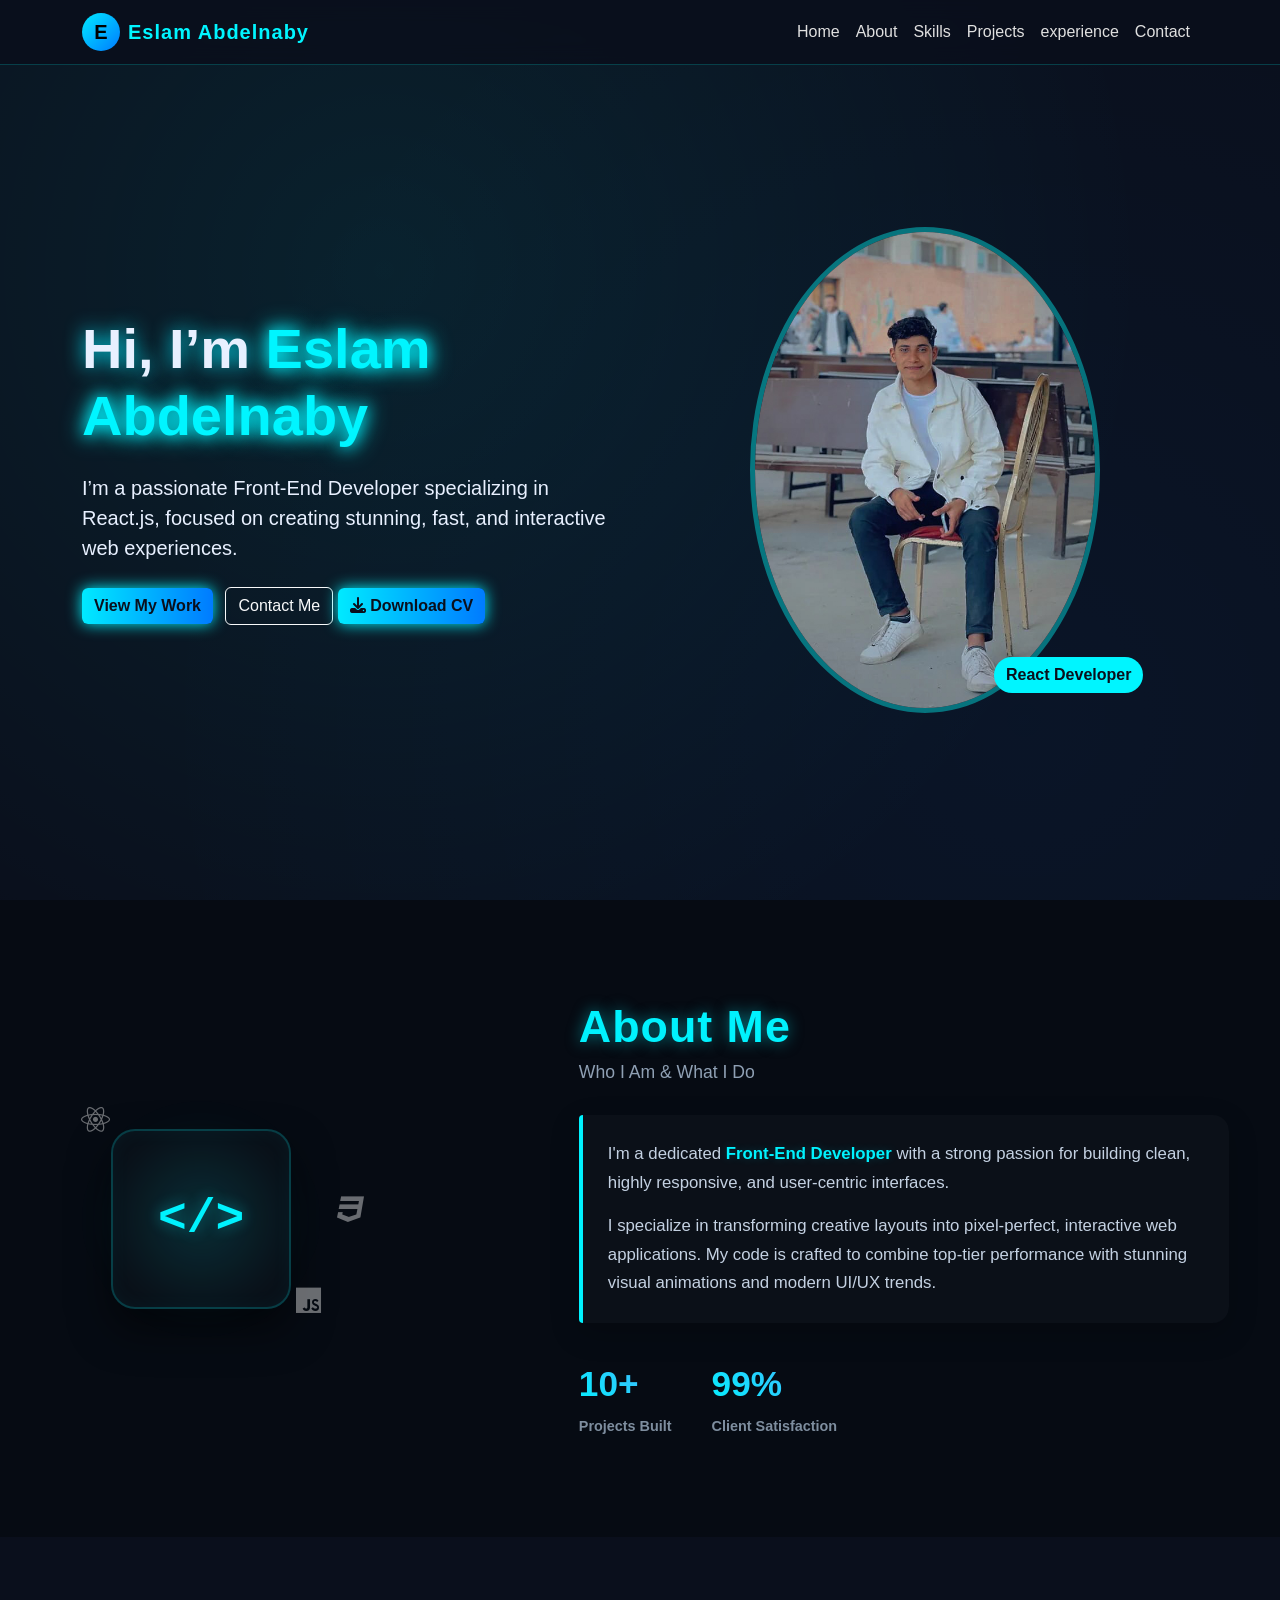
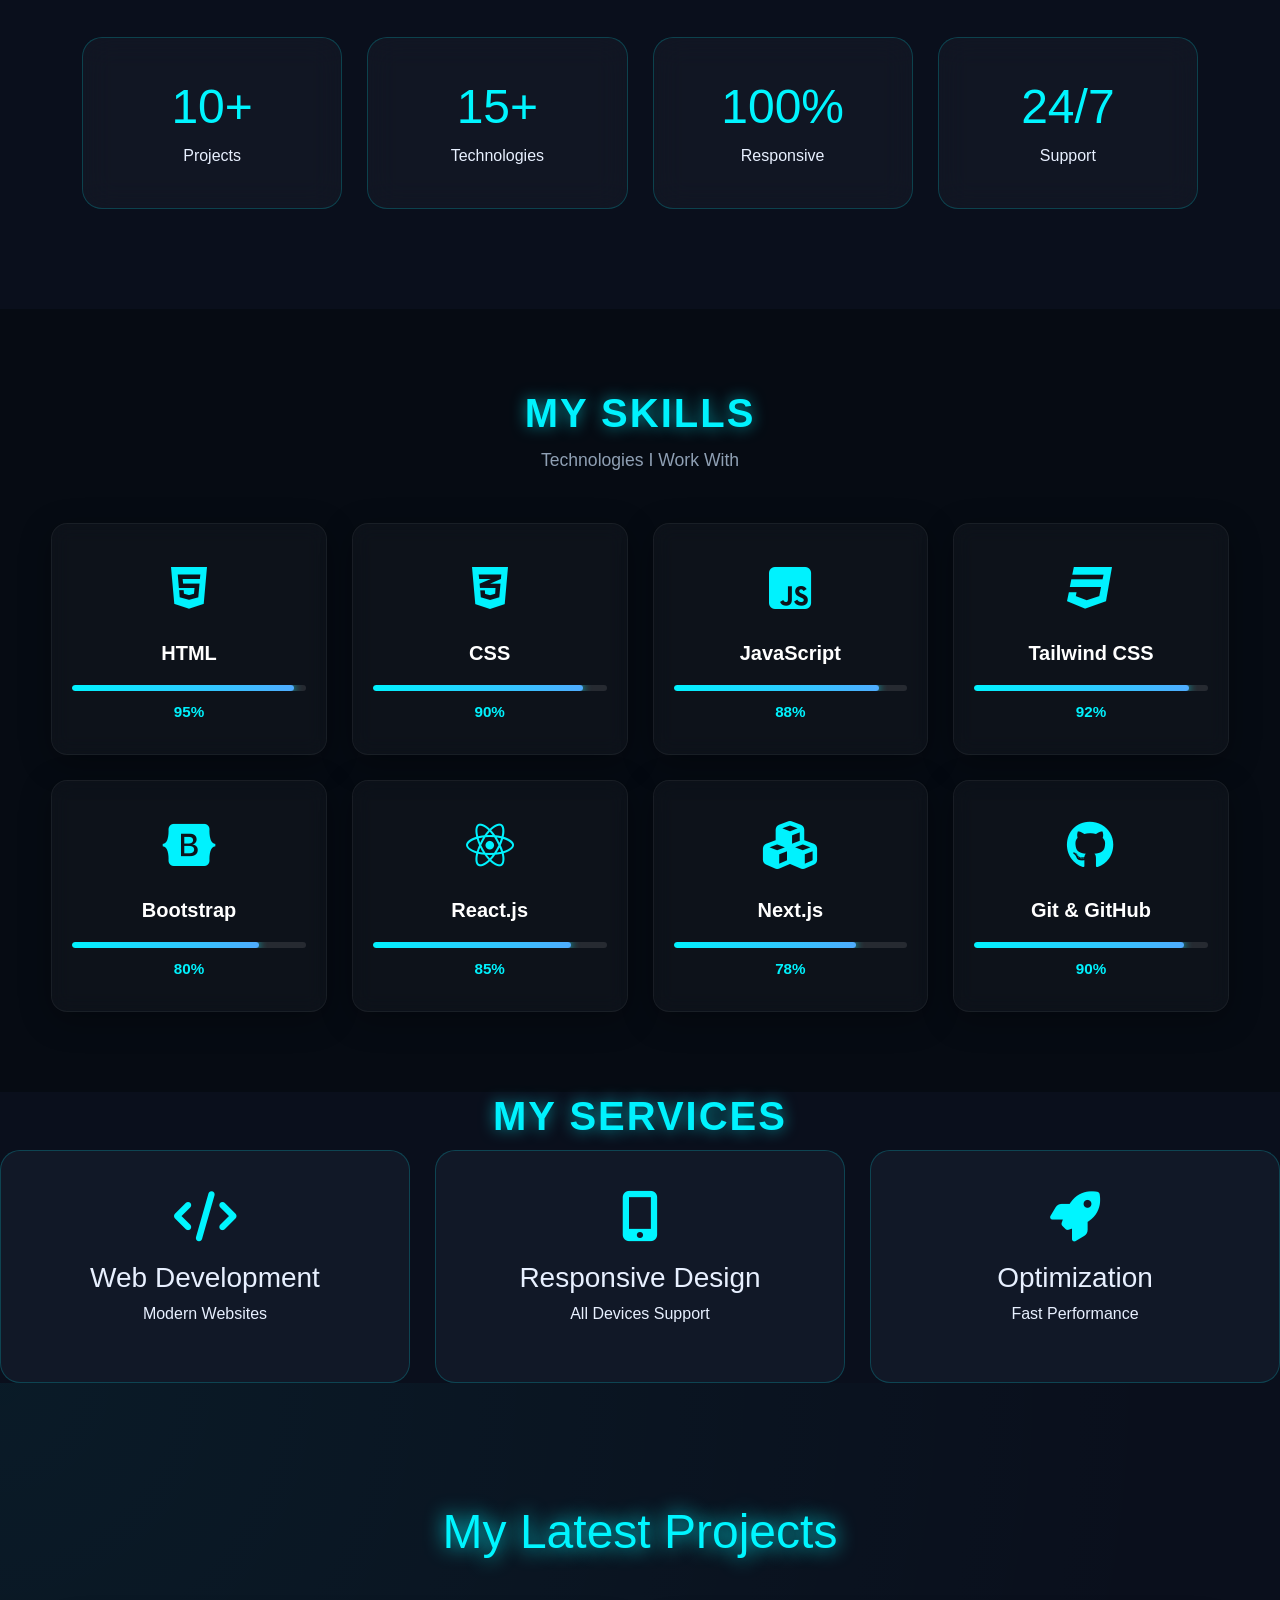
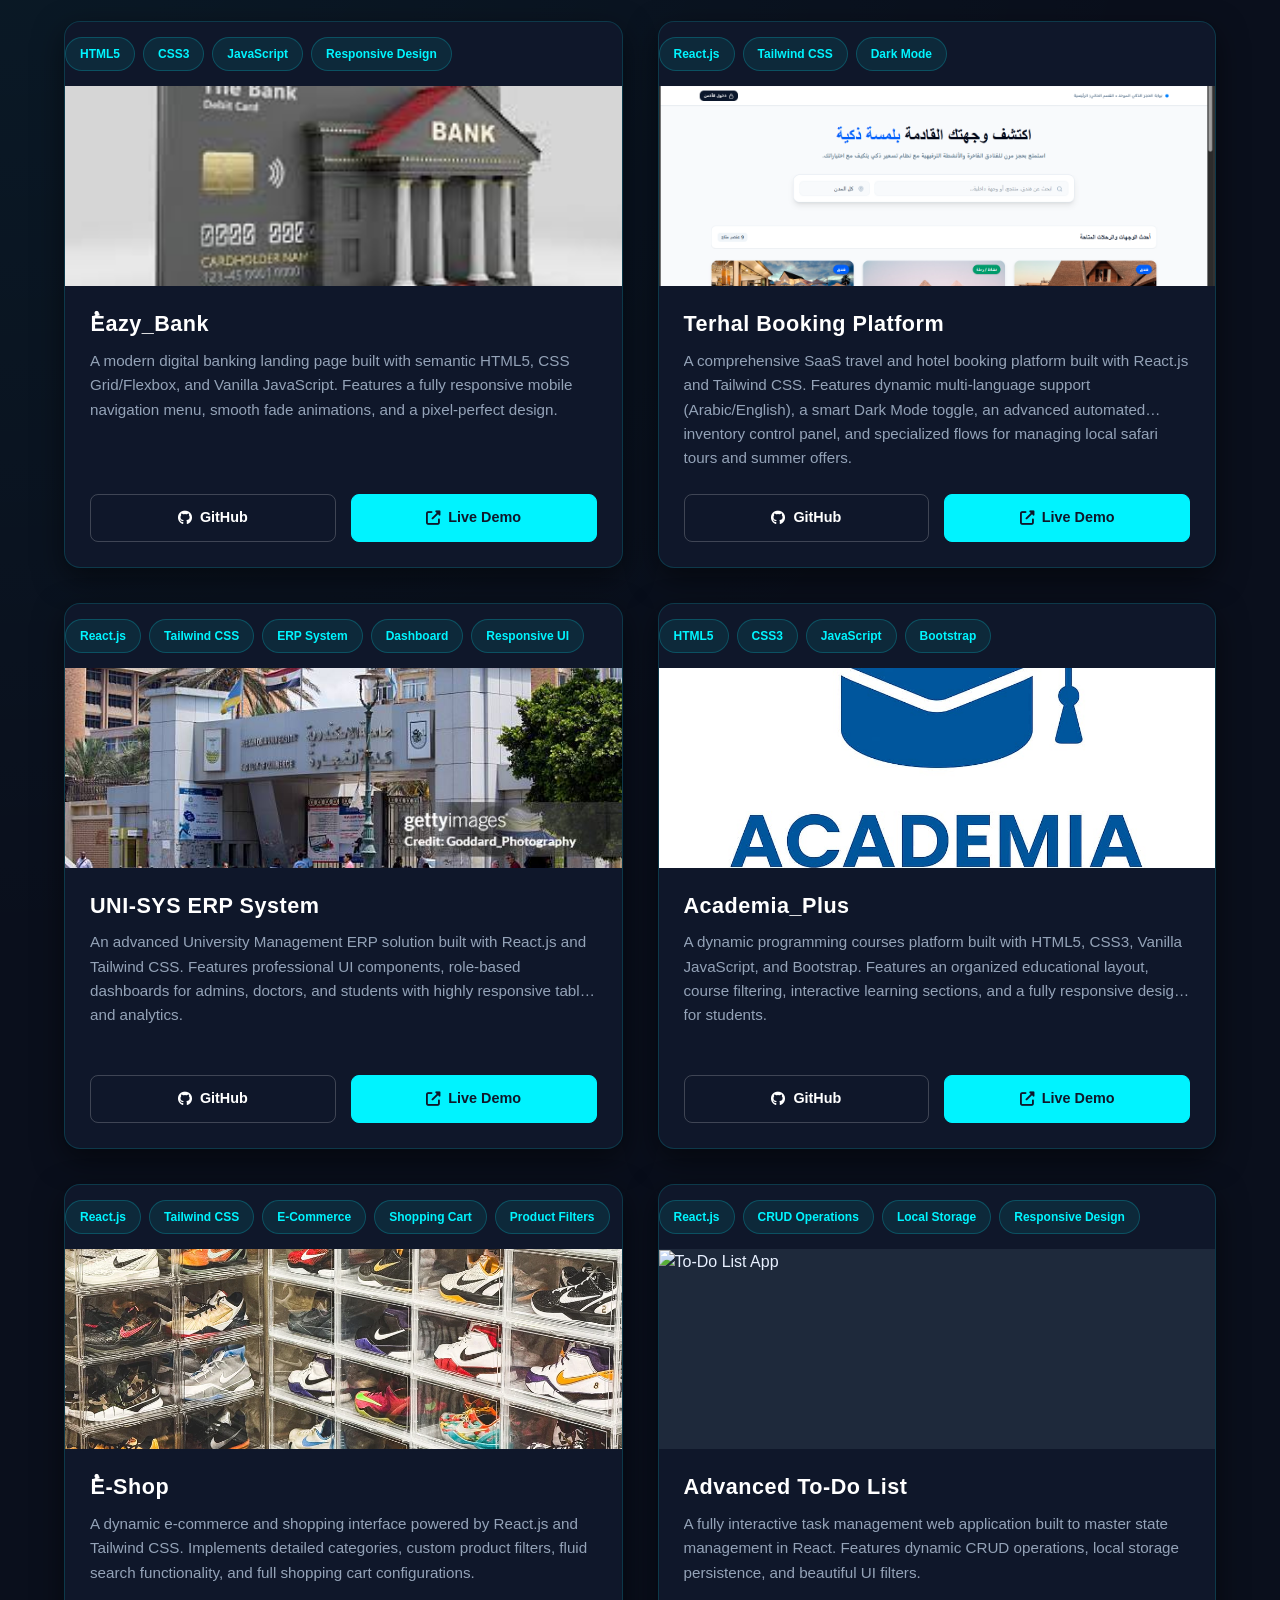
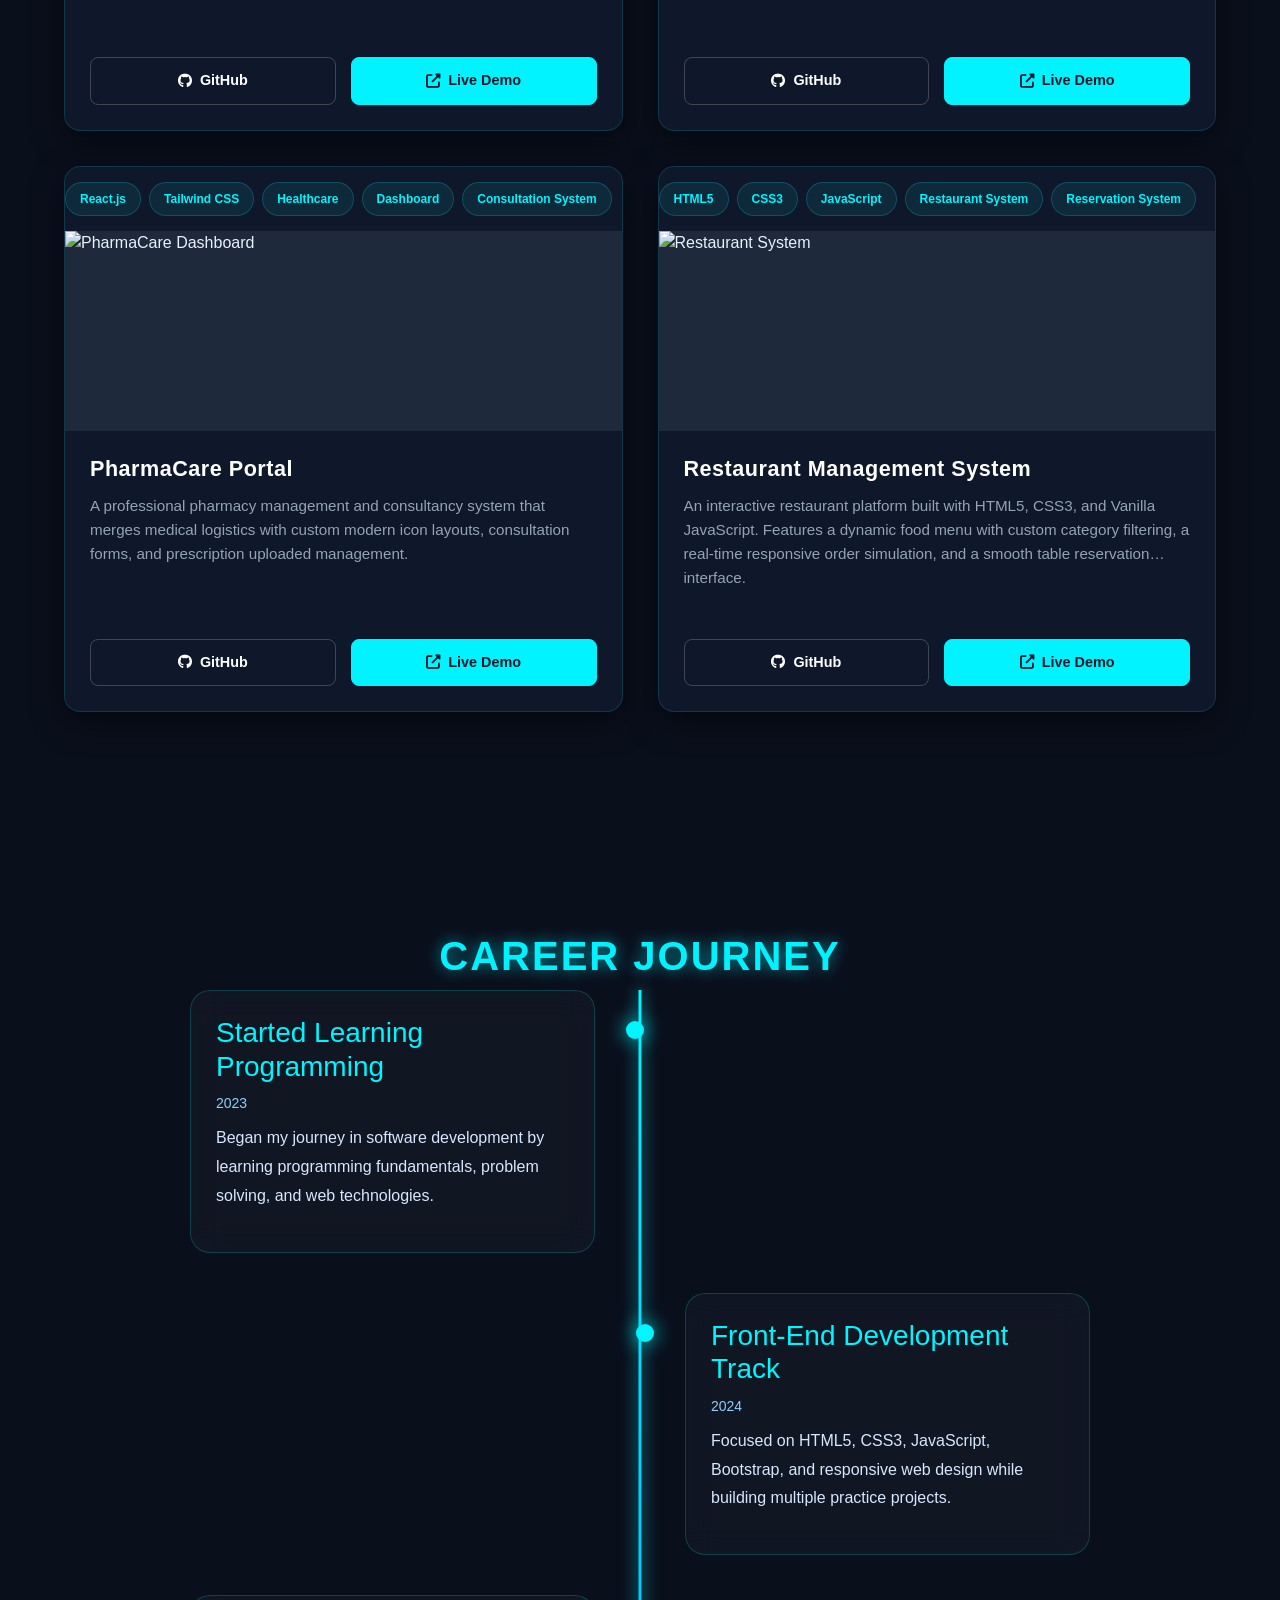
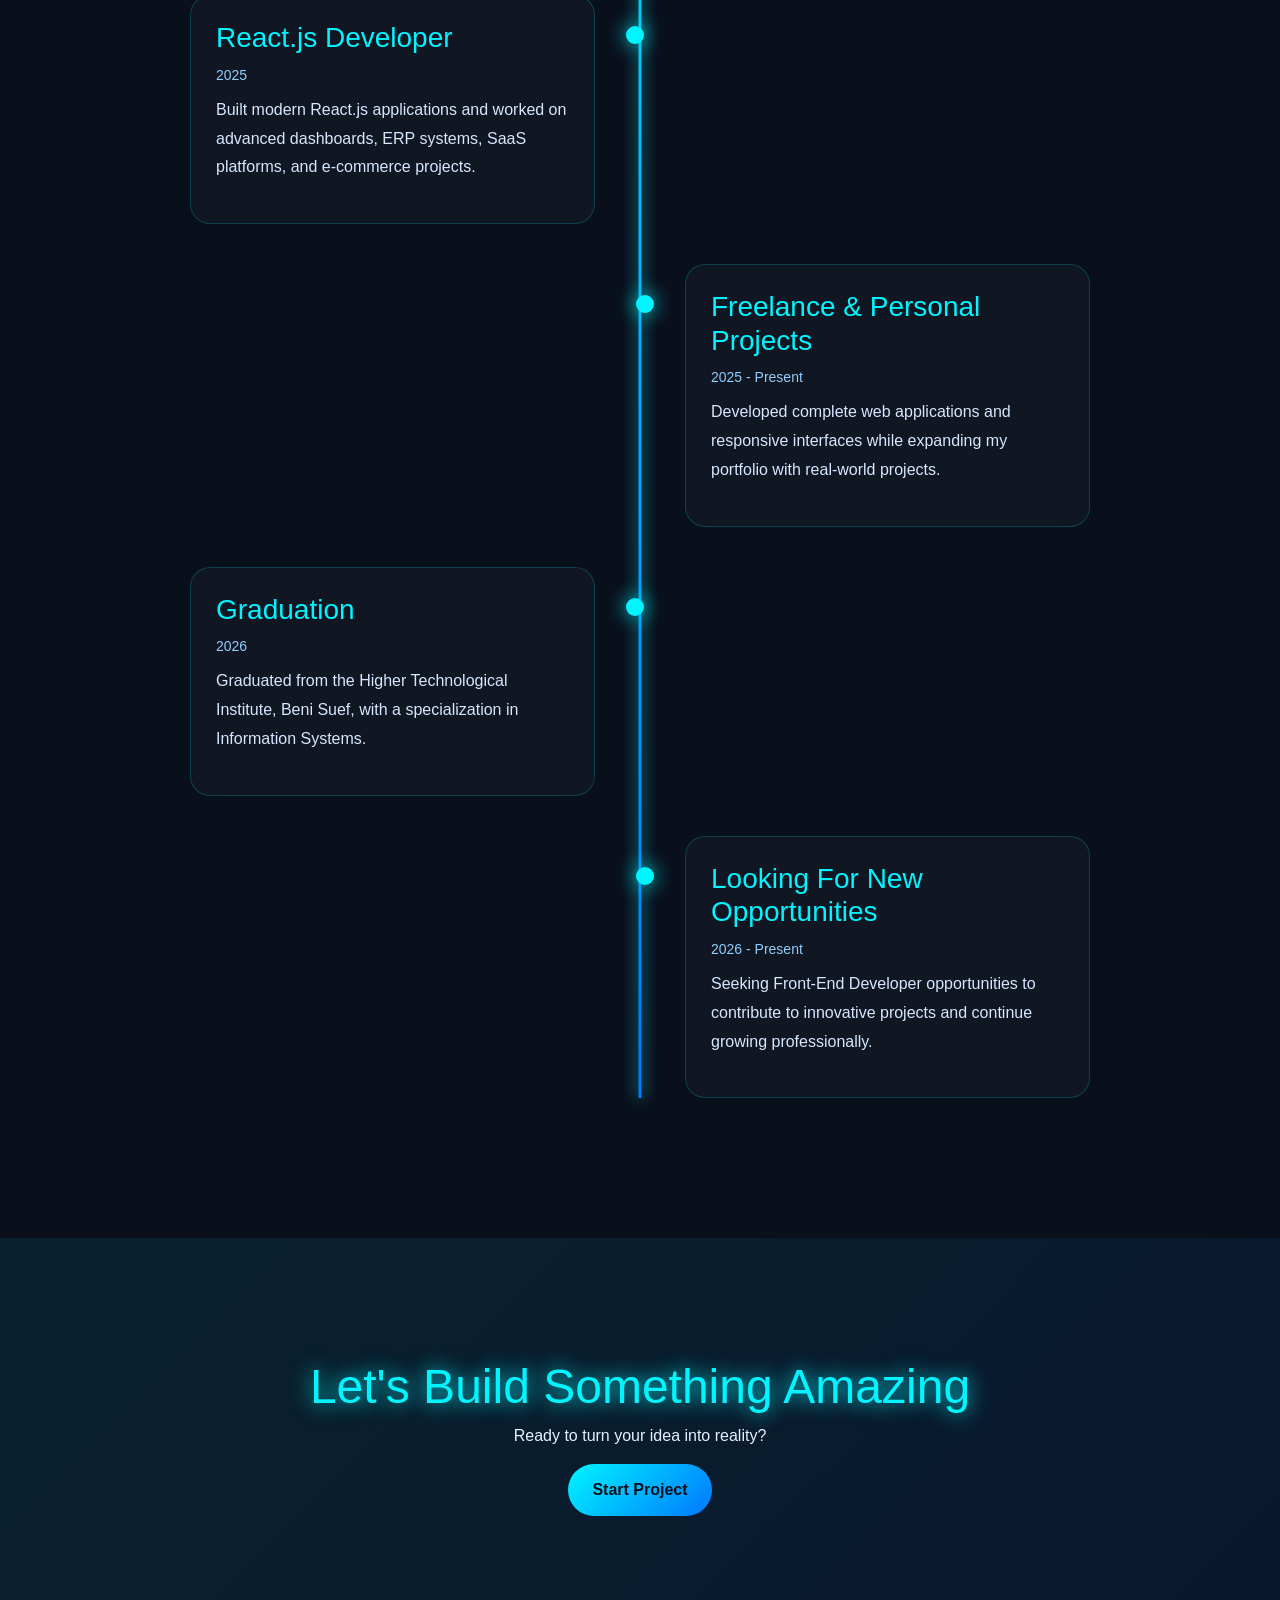
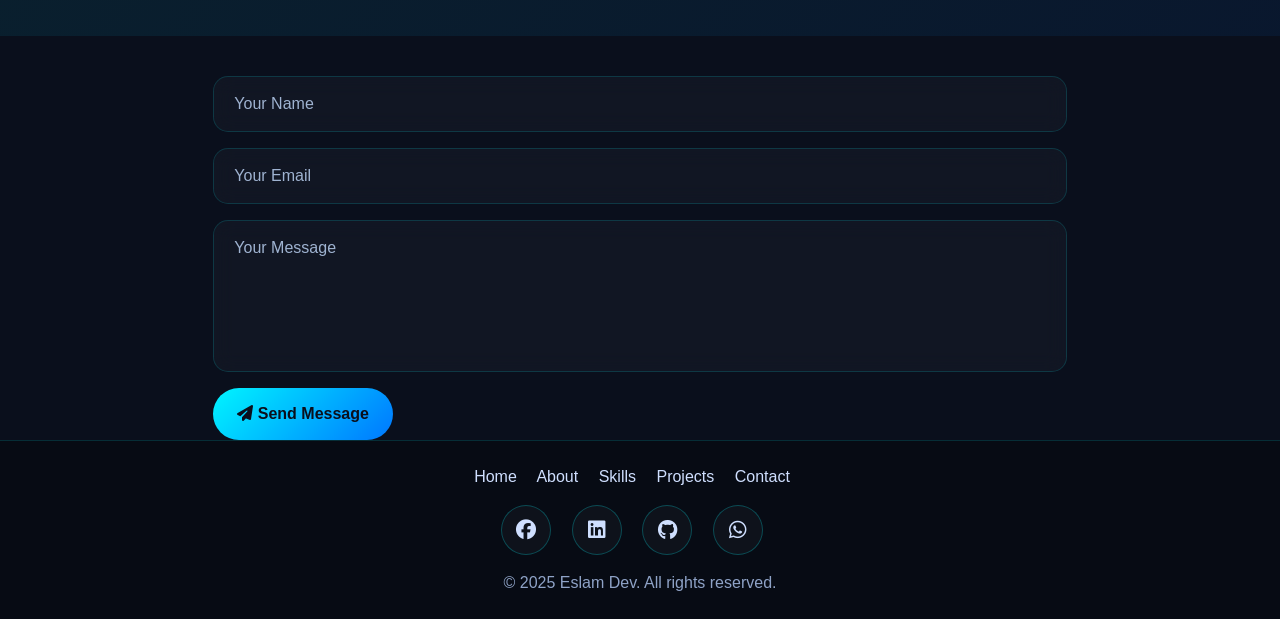
==== commit 5ca36e11: "Add files via upload" ====
--- a/index.html
+++ b/index.html
@@ -30,7 +30,8 @@
           <li class="nav-item"><a href="#about" class="nav-link">About</a></li>
           <li class="nav-item"><a href="#skills" class="nav-link">Skills</a></li>
           <li class="nav-item"><a href="#projects" class="nav-link">Projects</a></li>
-          <li class="nav-item"><a href="#contact" class="nav-link">Contact</a></li>
+          <li class="nav-item"><a href="#experience" class="nav-link">experience</a></li>
+          <li class="nav-item"><a href="#contact-form" class="nav-link">Contact</a></li>
         
         </ul>
       </div>
@@ -52,6 +53,12 @@
           <div class="hero-buttons mt-4">
             <a href="#projects" class="btn btn-neon me-2">View My Work</a>
             <a href="#contact" class="btn btn-outline-light">Contact Me</a>
+            <a href="assets/Eslam_Abdelnaby_CV.pdf"
+   download="Eslam_Abdelnaby_CV.pdf"
+   class="btn btn-neon cv-btn">
+    <i class="fas fa-download"></i>
+    Download CV
+</a>
           </div>
         </div>
         <div class="col-lg-6 text-center">
@@ -104,6 +111,39 @@
   
     </div>
   </section>
+
+
+
+  <section class="stats-section">
+    <div class="container">
+  
+      <div class="stat-card">
+        <h2>10+</h2>
+        <span>Projects</span>
+      </div>
+  
+      <div class="stat-card">
+        <h2>15+</h2>
+        <span>Technologies</span>
+      </div>
+  
+      <div class="stat-card">
+        <h2>100%</h2>
+        <span>Responsive</span>
+      </div>
+  
+      <div class="stat-card">
+        <h2>24/7</h2>
+        <span>Support</span>
+      </div>
+  
+    </div>
+  </section>
+
+
+
+
+
   <!-- ==== Skills ==== -->
   <section id="skills" class="skills-section">
     <div class="section-header">
@@ -194,6 +234,38 @@
     </div>
   </section>
 
+
+  
+  <section id="services">
+
+    <h2 class="section-title">
+    My Services
+    </h2>
+    
+    <div class="services-grid">
+    
+    <div class="service-card">
+    <i class="fas fa-code"></i>
+    <h3>Web Development</h3>
+    <p>Modern Websites</p>
+    </div>
+    
+    <div class="service-card">
+    <i class="fas fa-mobile-alt"></i>
+    <h3>Responsive Design</h3>
+    <p>All Devices Support</p>
+    </div>
+    
+    <div class="service-card">
+    <i class="fas fa-rocket"></i>
+    <h3>Optimization</h3>
+    <p>Fast Performance</p>
+    </div>
+    
+    </div>
+    
+    </section>
+
   <!-- ==== Projects ==== -->
 
   <section id="projects" class="projects">
@@ -202,6 +274,13 @@
     <div class="projects-container">
       
       <div class="project-card">
+        <div class="project-tech">
+          <span>HTML5</span>
+          <span>CSS3</span>
+          <span>JavaScript</span>
+          <span>Responsive Design</span>
+      </div>
+        
         <div class="project-img">
           <img src="images\download (1).jpg" alt="E-Shop E-Commerce">
         </div>
@@ -224,6 +303,13 @@
 
    
      <div class="project-card">
+
+      <div class="project-tech">
+        <span>React.js</span>
+        <span>Tailwind CSS</span>
+        <span>Dark Mode</span>
+    </div>
+
       <div class="project-img">
         <img src="images/Screenshot (256).png" alt="Terhal Booking Platform">
       </div>
@@ -244,6 +330,14 @@
     </div>
   
       <div class="project-card">
+        <div class="project-tech">
+          <span>React.js</span>
+          <span>Tailwind CSS</span>
+          <span>ERP System</span>
+          <span>Dashboard</span>
+          <span>Responsive UI</span>
+      </div>
+
         <div class="project-img">
           <img src="images/gettyimages-621719576-612x612.jpg" alt="UNI-SYS ERP">
         </div>
@@ -264,6 +358,13 @@
       </div>
   
       <div class="project-card">
+        <div class="project-tech">
+          <span>HTML5</span>
+          <span>CSS3</span>
+          <span>JavaScript</span>
+          <span>Bootstrap</span>
+      </div>
+
         <div class="project-img">
           <img src="images/WhatsApp Image 2025-10-11 at 18.11.06_61df944f.jpg" alt="Al-Andalus Shipping">
         </div>
@@ -284,6 +385,15 @@
       </div>
   
       <div class="project-card">
+
+        <div class="project-tech">
+          <span>React.js</span>
+          <span>Tailwind CSS</span>
+          <span>E-Commerce</span>
+          <span>Shopping Cart</span>
+          <span>Product Filters</span>
+      </div>
+
         <div class="project-img">
           <img src="images/kobe-collection-v0-qzmcaahqk6me1.webp" alt="Cinematic App">
         </div>
@@ -304,6 +414,14 @@
       </div>
   
       <div class="project-card">
+
+        <div class="project-tech">
+          <span>React.js</span>
+          <span>CRUD Operations</span>
+          <span>Local Storage</span>
+          <span>Responsive Design</span>
+      </div>
+
         <div class="project-img">
           <img src="https://images.unsplash.com/photo-1540350394557-8d14678e7f91?w=600" alt="To-Do List App">
         </div>
@@ -324,6 +442,15 @@
       </div>
   
       <div class="project-card">
+
+        <div class="project-tech">
+          <span>React.js</span>
+          <span>Tailwind CSS</span>
+          <span>Healthcare</span>
+          <span>Dashboard</span>
+          <span>Consultation System</span>
+      </div>
+
         <div class="project-img">
           <img src="https://images.unsplash.com/photo-1587854692152-cbe660dbde88?w=600" alt="PharmaCare Dashboard">
         </div>
@@ -345,6 +472,15 @@
   
       
 <div class="project-card">
+
+  <div class="project-tech">
+    <span>HTML5</span>
+    <span>CSS3</span>
+    <span>JavaScript</span>
+    <span>Restaurant System</span>
+    <span>Reservation System</span>
+</div>
+
   <div class="project-img">
     
     <img src="https://images.unsplash.com/photo-1555396273-367ea4eb4db5?w=600" alt="Restaurant System">
@@ -369,25 +505,122 @@
   </section>
 
 
-  <!-- ==== Contact ==== -->
-  <section id="contact" class="py-6">
-    <div class="container text-center">
-      <h2 class="section-title">Contact Me</h2>
-      <p class="section-sub">Let's Connect & Work Together</p>
-      <form class="contact-form col-md-8 mx-auto">
-        <div class="mb-3">
-          <input type="text" class="form-control" placeholder="Your Name" required>
-        </div>
-        <div class="mb-3">
-          <input type="email" class="form-control" placeholder="Your Email" required>
-        </div>
-        <div class="mb-3">
-          <textarea class="form-control" rows="5" placeholder="Your Message" required></textarea>
-        </div>
-        <button type="submit" class="btn btn-accent px-4">Send Message</button>
-      </form>
-    </div>
+  
+  <section id="experience">
+
+    <h2 class="section-title">
+      Career Journey
+    </h2>
+  
+    <div class="timeline">
+  
+      <div class="timeline-item">
+        <h3>Started Learning Programming</h3>
+        <span>2023</span>
+        <p>
+          Began my journey in software development by learning programming fundamentals, problem solving, and web technologies.
+        </p>
+      </div>
+  
+      <div class="timeline-item">
+        <h3>Front-End Development Track</h3>
+        <span>2024</span>
+        <p>
+          Focused on HTML5, CSS3, JavaScript, Bootstrap, and responsive web design while building multiple practice projects.
+        </p>
+      </div>
+  
+      <div class="timeline-item">
+        <h3>React.js Developer</h3>
+        <span>2025</span>
+        <p>
+          Built modern React.js applications and worked on advanced dashboards, ERP systems, SaaS platforms, and e-commerce projects.
+        </p>
+      </div>
+  
+      <div class="timeline-item">
+        <h3>Freelance & Personal Projects</h3>
+        <span>2025 - Present</span>
+        <p>
+          Developed complete web applications and responsive interfaces while expanding my portfolio with real-world projects.
+        </p>
+      </div>
+  
+      <div class="timeline-item">
+        <h3>Graduation</h3>
+        <span>2026</span>
+        <p>
+          Graduated from the Higher Technological Institute, Beni Suef, with a specialization in Information Systems.
+        </p>
+      </div>
+  
+      <div class="timeline-item">
+        <h3>Looking For New Opportunities</h3>
+        <span>2026 - Present</span>
+        <p>
+          Seeking Front-End Developer opportunities to contribute to innovative projects and continue growing professionally.
+        </p>
+      </div>
+  
+    </div>
+  
   </section>
+
+
+
+
+  <section class="cta-section">
+
+    <h2>
+    Let's Build Something Amazing
+    </h2>
+    
+    <p>
+    Ready to turn your idea into reality?
+    </p>
+    
+    <a href="#contact-form" class="btn btn-accent px-4" >
+    Start Project
+    </a>
+    
+    </section>
+
+
+    <form id="contact-form" class="contact-form col-md-8 mx-auto">
+
+      <div class="mb-3">
+        <input
+          type="text"
+          name="user_name"
+          class="form-control"
+          placeholder="Your Name"
+          required>
+      </div>
+    
+      <div class="mb-3">
+        <input
+          type="email"
+          name="user_email"
+          class="form-control"
+          placeholder="Your Email"
+          required>
+      </div>
+    
+      <div class="mb-3">
+        <textarea
+          name="message"
+          class="form-control"
+          rows="5"
+          placeholder="Your Message"
+          required></textarea>
+      </div>
+    
+      <button type="submit" class="btn btn-accent px-4">
+        <i class="fas fa-paper-plane"></i>
+        Send Message
+      </button>
+    
+    </form>
 
   <!-- ==== Footer ==== -->
   <footer class="py-4 text-center">
@@ -412,6 +645,59 @@
   <!-- Scripts -->
   <script src="https://code.jquery.com/jquery-3.6.0.min.js"></script>
   <script src="https://cdn.jsdelivr.net/npm/bootstrap@5.3.2/dist/js/bootstrap.bundle.min.js"></script>
-  <script src="script.js"></script>
+  <script src="https://cdn.jsdelivr.net/npm/@emailjs/browser@4/dist/email.min.js"></script>
+
+<script>
+
+emailjs.init({
+    publicKey: "psOy-rttq8bzPh_z8"
+});
+
+const form = document.getElementById("contact-form");
+
+form.addEventListener("submit", function(e){
+
+    e.preventDefault();
+
+    const button = form.querySelector("button");
+
+    button.disabled = true;
+    button.innerHTML = "Sending...";
+
+    emailjs.sendForm(
+        "service_vvpomwr",
+        "template_609hrxb",
+        form
+    )
+    .then(() => {
+
+        alert("Message sent successfully!");
+
+        form.reset();
+
+        button.disabled = false;
+        button.innerHTML = `
+            <i class="fas fa-paper-plane"></i>
+            Send Message
+        `;
+
+    })
+    .catch((error) => {
+
+        console.error(error);
+
+        alert("Failed to send message.");
+
+        button.disabled = false;
+        button.innerHTML = `
+            <i class="fas fa-paper-plane"></i>
+            Send Message
+        `;
+
+    });
+
+});
+
+</script>
 </body>
 </html>
--- a/style.css
+++ b/style.css
@@ -345,6 +345,210 @@
 @keyframes orbit {
   0% { transform: rotate(0deg) translateX(20px) rotate(0deg); }
   100% { transform: rotate(360deg) translateX(20px) rotate(-360deg); }
+}
+
+
+
+
+
+.stats-section{
+  padding:100px 0;
+  }
+  
+  .stats-section .container{
+  display:grid;
+  grid-template-columns:repeat(auto-fit,minmax(220px,1fr));
+  gap:25px;
+  }
+  
+  .stat-card{
+  background:rgba(255,255,255,.03);
+  border:1px solid rgba(0,245,255,.2);
+  padding:40px;
+  text-align:center;
+  border-radius:20px;
+  backdrop-filter:blur(15px);
+  transition:.4s;
+  }
+  
+  .stat-card:hover{
+  transform:translateY(-10px);
+  box-shadow:0 0 30px #00f5ff;
+  }
+  
+  .stat-card h2{
+  color:#00f5ff;
+  font-size:3rem;
+  }
+
+
+
+
+  .services-grid{
+    display:grid;
+    grid-template-columns:repeat(auto-fit,minmax(300px,1fr));
+    gap:25px;
+    }
+    
+    .service-card{
+    padding:40px;
+    background:#111827;
+    border-radius:20px;
+    border:1px solid rgba(0,245,255,.2);
+    text-align:center;
+    transition:.4s;
+    }
+    
+    .service-card i{
+    font-size:50px;
+    color:#00f5ff;
+    margin-bottom:20px;
+    }
+    
+    .service-card:hover{
+    transform:translateY(-10px);
+    box-shadow:0 0 30px #00f5ff;
+    }
+
+   
+/* =========================
+   Experience Section
+========================= */
+
+#experience{
+  padding:100px 0;
+  position:relative;
+}
+
+.timeline{
+  max-width:900px;
+  margin:auto;
+  position:relative;
+}
+
+.timeline::before{
+  content:"";
+  position:absolute;
+  left:50%;
+  top:0;
+  transform:translateX(-50%);
+  width:3px;
+  height:100%;
+  background:linear-gradient(
+    to bottom,
+    #00f5ff,
+    #007bff
+  );
+  box-shadow:0 0 15px #00f5ff;
+}
+
+.timeline-item{
+  width:45%;
+  background:rgba(255,255,255,.03);
+  backdrop-filter:blur(15px);
+  border:1px solid rgba(0,245,255,.2);
+  border-radius:20px;
+  padding:25px;
+  margin-bottom:40px;
+  position:relative;
+  transition:.4s;
+}
+
+.timeline-item:hover{
+  transform:translateY(-10px);
+  box-shadow:0 0 30px #00f5ff;
+}
+
+.timeline-item:nth-child(odd){
+  margin-right:auto;
+}
+
+.timeline-item:nth-child(even){
+  margin-left:auto;
+}
+
+.timeline-item::before{
+  content:"";
+  position:absolute;
+  top:30px;
+  width:18px;
+  height:18px;
+  background:#00f5ff;
+  border-radius:50%;
+  box-shadow:0 0 20px #00f5ff;
+}
+
+.timeline-item:nth-child(odd)::before{
+  right:-50px;
+}
+
+.timeline-item:nth-child(even)::before{
+  left:-50px;
+}
+
+.timeline-item h3{
+  color:#00f5ff;
+  margin-bottom:10px;
+}
+
+.timeline-item span{
+  display:block;
+  color:#8ecfff;
+  margin-bottom:10px;
+  font-size:14px;
+}
+
+.timeline-item p{
+  color:#d6e7ff;
+  line-height:1.8;
+}
+
+
+
+/* =========================
+   Testimonials Section
+========================= */
+
+#testimonials{
+  padding:100px 0;
+}
+
+.testimonial-card{
+  max-width:800px;
+  margin:auto;
+  padding:40px;
+  border-radius:25px;
+  text-align:center;
+  background:rgba(255,255,255,.03);
+  border:1px solid rgba(0,245,255,.2);
+  backdrop-filter:blur(15px);
+  transition:.4s;
+}
+
+.testimonial-card:hover{
+  transform:translateY(-10px);
+  box-shadow:0 0 30px #00f5ff;
+}
+
+.testimonial-card p{
+  font-size:20px;
+  line-height:1.9;
+  color:#e8f0ff;
+  margin-bottom:20px;
+}
+
+.testimonial-card h4{
+  color:#00f5ff;
+  margin-top:15px;
+}
+
+.testimonial-card::before{
+  content:"❝";
+  display:block;
+  font-size:70px;
+  color:#00f5ff;
+  text-shadow:0 0 20px #00f5ff;
+  margin-bottom:10px;
 }
 
 
@@ -480,109 +684,439 @@
     width: var(--target-width);
   }
 }
-  
-  /* ==== Projects ==== */
-  .project-card {
-    position: relative;
-    overflow: hidden;
-    border-radius: 15px;
-    box-shadow: 0 0 20px rgba(0, 255, 255, 0.1);
-    transition: 0.3s;
-  }
-  .project-card img {
-    width: 100%;
-    height: auto;
-    display: block;
-    transition: transform 0.5s ease;
-  }
-  .project-card:hover img {
-    transform: scale(1.08);
-    filter: blur(1px);
-  }
-  .project-card .overlay {
-    position: absolute;
-    inset: 0;
-    background: rgba(0,0,0,0.75);
-    color: white;
-    display: flex;
-    flex-direction: column;
-    justify-content: center;
-    align-items: center;
-    opacity: 0;
-    padding: 20px;
-    text-align: center;
-    transition: 0.4s ease;
-  }
-  .project-card:hover .overlay {
-    opacity: 1;
-  }
-  
-  /* ==== Contact ==== */
-  .contact-form input,
-  .contact-form textarea {
-    background: rgba(255, 255, 255, 0.05);
-    border: 1px solid rgba(0,255,255,0.2);
-    color: #e8f0ff;
-  }
-  .contact-form input:focus,
-  .contact-form textarea:focus {
-    box-shadow: 0 0 10px #00f5ff;
-    border-color: #00f5ff;
-    outline: none;
-  }
-  .btn-accent {
-    background: linear-gradient(90deg, #00f5ff, #007bff);
-    border: none;
-    color: #0a0f1c;
-    font-weight: 600;
-    transition: 0.3s;
-  }
-  .btn-accent:hover {
-    transform: scale(1.05);
-    box-shadow: 0 0 20px #00f5ff;
-  }
-  
-  /* ==== Footer ==== */
-  footer {
-    border-top: 1px solid rgba(255,255,255,0.1);
-    font-size: 14px;
-  }
-  footer .muted {
-    color: #aaa;
-  }
-  .social-icon {
-    color: #00f5ff;
-    font-size: 16px;
-    transition: 0.3s;
-  }
-  .social-icon:hover {
-    color: #fff;
-    text-shadow: 0 0 10px #00f5ff;
-  }
-
-
-
-/* إعدادات سكشن المشاريع */
-.projects {
-  padding: 80px 20px;
-  max-width: 1200px;
-  margin: 0 auto;
-  text-align: center;
-}
-
-.projects h2 {
-  font-size: 2.5rem;
-  margin-bottom: 50px;
-  color: #ffffff; /* لون أبيض متناسق مع الخلفية الغامقة */
-  position: relative;
-}
-
-/* حاوية الكروت */
-.projects-container {
-  display: grid;
-  grid-template-columns: repeat(auto-fit, minmax(300px, 1fr));
-  gap: 30px;
-  padding: 10px 0;
+ 
+/* =========================
+   Projects Section
+========================= */
+
+.projects{
+  padding:120px 0;
+  background:
+  radial-gradient(circle at top left,
+  rgba(0,245,255,.05),
+  transparent 40%);
+}
+
+.projects h2{
+  text-align:center;
+  color:#00f5ff;
+  font-size:3rem;
+  margin-bottom:60px;
+  text-shadow:0 0 20px #00f5ff;
+}
+
+.projects-container{
+  width:90%;
+  max-width:1400px;
+  margin:auto;
+
+  display:grid;
+  grid-template-columns:
+  repeat(auto-fit,minmax(380px,1fr));
+
+  gap:35px;
+}
+
+/* =========================
+ Card
+========================= */
+
+.project-card{
+  background:rgba(255,255,255,.03);
+  border:1px solid rgba(0,245,255,.15);
+
+  backdrop-filter:blur(15px);
+
+  border-radius:25px;
+  overflow:hidden;
+
+  transition:.5s ease;
+  position:relative;
+}
+
+.project-card::before{
+  content:"";
+  position:absolute;
+  inset:0;
+  background:
+  linear-gradient(
+    135deg,
+    rgba(0,245,255,.08),
+    transparent,
+    rgba(0,123,255,.08)
+  );
+
+  opacity:0;
+  transition:.5s;
+}
+
+.project-card:hover::before{
+  opacity:1;
+}
+
+.project-card:hover{
+  transform:
+  translateY(-15px)
+  scale(1.02);
+
+  box-shadow:
+  0 0 20px rgba(0,245,255,.3),
+  0 0 40px rgba(0,245,255,.2);
+}
+
+/* =========================
+ Image
+========================= */
+
+.project-img{
+  overflow:hidden;
+  height:250px;
+}
+
+.project-img img{
+  width:100%;
+  height:100%;
+  object-fit:cover;
+
+  transition:.7s ease;
+}
+
+.project-card:hover img{
+  transform:scale(1.1);
+}
+
+/* =========================
+ Content
+========================= */
+
+.project-content{
+  padding:25px;
+}
+
+.project-title{
+  color:#00f5ff;
+  margin-bottom:15px;
+  font-size:1.4rem;
+}
+
+.project-description{
+  color:#cfdfff;
+  line-height:1.8;
+  margin-bottom:25px;
+
+  min-height:120px;
+}
+
+/* =========================
+ Buttons
+========================= */
+
+.project-links{
+  display:flex;
+  gap:15px;
+}
+
+.proj-btn{
+  flex:1;
+
+  text-align:center;
+  text-decoration:none;
+
+  padding:12px 18px;
+
+  border-radius:12px;
+
+  font-weight:600;
+
+  transition:.4s;
+}
+
+/* Github */
+
+.github-btn{
+  border:1px solid #00f5ff;
+  color:#00f5ff;
+}
+
+.github-btn:hover{
+  background:#00f5ff;
+  color:#0a0f1c;
+
+  box-shadow:
+  0 0 15px #00f5ff,
+  0 0 30px #00f5ff;
+}
+
+/* Live */
+
+.live-btn{
+  background:
+  linear-gradient(
+    135deg,
+    #00f5ff,
+    #007bff
+  );
+
+  color:#0a0f1c;
+}
+
+.live-btn:hover{
+  transform:translateY(-3px);
+
+  box-shadow:
+  0 0 15px #00f5ff,
+  0 0 30px #00f5ff;
+}
+
+/* =========================
+ Responsive
+========================= */
+
+@media(max-width:992px){
+
+.projects-container{
+grid-template-columns:1fr 1fr;
+}
+
+}
+
+@media(max-width:768px){
+
+.projects{
+padding:80px 0;
+}
+
+.projects h2{
+font-size:2.2rem;
+}
+
+.projects-container{
+grid-template-columns:1fr;
+}
+
+.project-description{
+min-height:auto;
+}
+
+.project-links{
+flex-direction:column;
+}
+
+.project-img{
+height:220px;
+}
+
+
+}
+
+.project-tech{
+  display:flex;
+  flex-wrap:wrap;
+  gap:8px;
+  margin:15px 0;
+}
+
+.project-tech span{
+  padding:7px 14px;
+  border-radius:30px;
+  background:rgba(0,245,255,.08);
+  border:1px solid rgba(0,245,255,.2);
+  color:#00f5ff;
+  font-size:12px;
+  font-weight:600;
+  transition:.3s;
+}
+
+.project-tech span:hover{
+  background:#00f5ff;
+  color:#0a0f1c;
+  transform:translateY(-3px);
+  box-shadow:
+  0 0 10px #00f5ff,
+  0 0 20px #00f5ff;
+}
+
+ /* =========================
+   Contact Section
+========================= */
+
+#contact{
+  padding:100px 0;
+  background:
+  radial-gradient(circle at top right,
+  rgba(0,245,255,.05),
+  transparent 40%);
+}
+
+.contact-form{
+  margin-top:40px;
+}
+
+/* Inputs */
+
+.contact-form .form-control{
+  background:rgba(255,255,255,.03);
+  border:1px solid rgba(0,245,255,.15);
+  color:#fff;
+  padding:15px 20px;
+  border-radius:15px;
+  backdrop-filter:blur(10px);
+  transition:.3s;
+}
+
+.contact-form .form-control::placeholder{
+  color:#9fb3d1;
+}
+
+.contact-form .form-control:focus{
+  background:rgba(255,255,255,.05);
+  border-color:#00f5ff;
+  box-shadow:
+  0 0 10px rgba(0,245,255,.4),
+  0 0 20px rgba(0,245,255,.2);
+
+  color:#fff;
+}
+
+/* Textarea */
+
+.contact-form textarea{
+  resize:none;
+}
+
+/* Button */
+
+.btn-accent{
+  background:
+  linear-gradient(
+      135deg,
+      #00f5ff,
+      #0077ff
+  );
+
+  color:#0a0f1c;
+  border:none;
+  border-radius:30px;
+  padding:14px 35px;
+  font-weight:700;
+  transition:.4s;
+}
+
+.btn-accent:hover{
+  transform:translateY(-4px);
+
+  box-shadow:
+  0 0 15px #00f5ff,
+  0 0 30px #00f5ff,
+  0 0 50px rgba(0,245,255,.5);
+}
+
+.btn-accent:disabled{
+  opacity:.7;
+  cursor:not-allowed;
+}
+
+/* Success Message */
+
+.success-message{
+  margin-top:20px;
+  color:#00f5ff;
+  font-weight:600;
+}
+
+/* Mobile */
+
+@media(max-width:768px){
+
+  #contact{
+      padding:80px 0;
+  }
+
+  .contact-form .form-control{
+      padding:13px 15px;
+  }
+
+  .btn-accent{
+      width:100%;
+  }
+
+}
+  
+/* =========================
+   Footer
+========================= */
+
+footer{
+  background:#070b14;
+  border-top:1px solid rgba(0,245,255,.15);
+}
+
+footer a{
+  color:#cfdfff;
+  text-decoration:none;
+  transition:all .35s ease;
+  position:relative;
+}
+
+/* Hover Links */
+footer a:hover{
+  color:#00f5ff;
+  text-shadow:
+  0 0 10px #00f5ff,
+  0 0 20px #00f5ff;
+}
+
+footer a::after{
+  content:"";
+  position:absolute;
+  left:0;
+  bottom:-5px;
+  width:0%;
+  height:2px;
+  background:#00f5ff;
+  box-shadow:0 0 10px #00f5ff;
+  transition:.4s;
+}
+
+footer a:hover::after{
+  width:100%;
+}
+
+/* Social Icons */
+.social-icon{
+  width:50px;
+  height:50px;
+  display:inline-flex;
+  justify-content:center;
+  align-items:center;
+  border-radius:50%;
+  border:1px solid rgba(0,245,255,.25);
+  background:rgba(255,255,255,.03);
+  transition:.4s;
+}
+
+.social-icon i{
+  font-size:20px;
+  transition:.4s;
+}
+
+.social-icon:hover{
+  transform:translateY(-8px) rotate(360deg);
+  background:#00f5ff;
+  border-color:#00f5ff;
+  box-shadow:
+  0 0 15px #00f5ff,
+  0 0 35px #00f5ff;
+}
+
+.social-icon:hover i{
+  color:#0a0f1c;
+}
+
+/* Copyright */
+footer .muted{
+  color:#8fa3c7;
+  margin-top:15px;
 }
 
 /* تصميم الكارد الاحترافي (Dark Premium Card) */
@@ -806,4 +1340,23 @@
   .projects-container {
     grid-template-columns: repeat(3, 1fr); /* تثبيت 3 كروت في الصف لشكل أكثر تناسقًا */
   }
-}+}
+
+
+
+.cta-section{
+  padding:120px 20px;
+  text-align:center;
+  background:
+  linear-gradient(
+  135deg,
+  rgba(0,245,255,.08),
+  rgba(0,123,255,.08)
+  );
+  }
+  
+  .cta-section h2{
+  font-size:3rem;
+  color:#00f5ff;
+  text-shadow:0 0 20px #00f5ff;
+  }
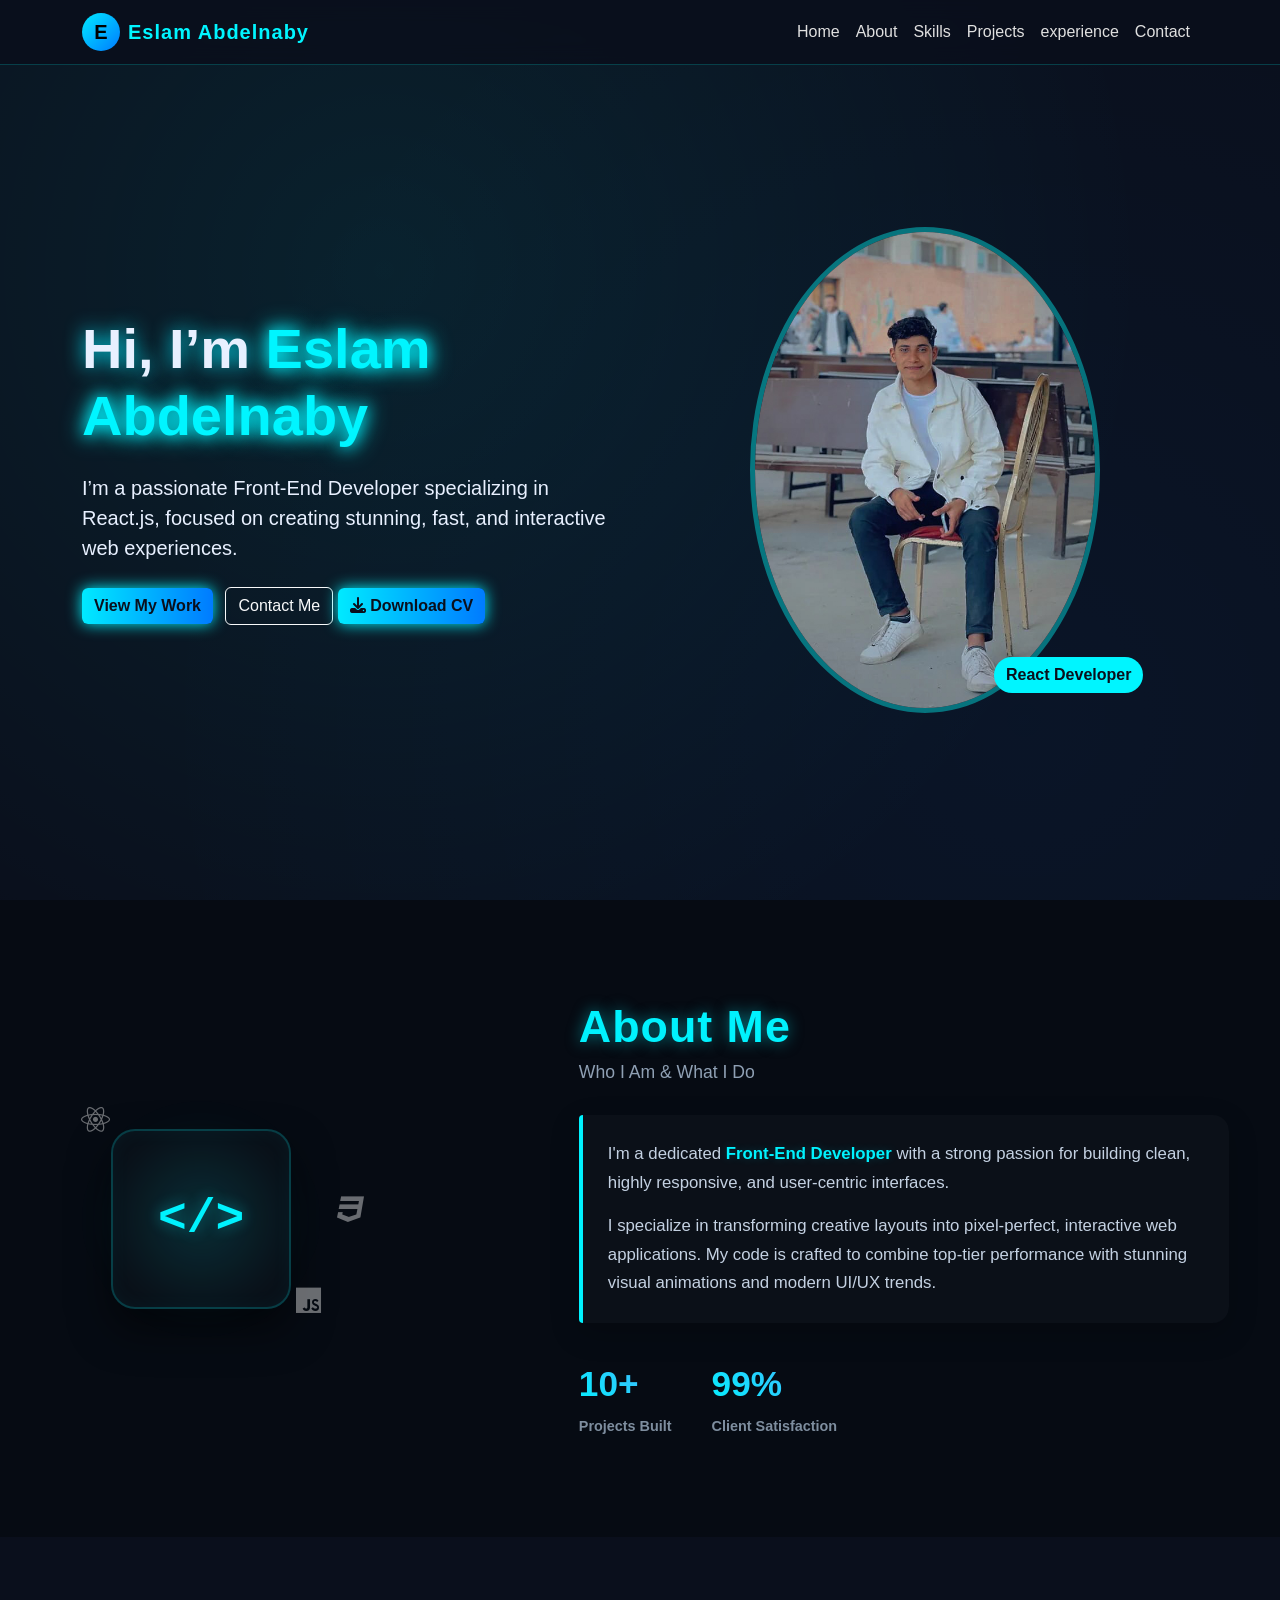
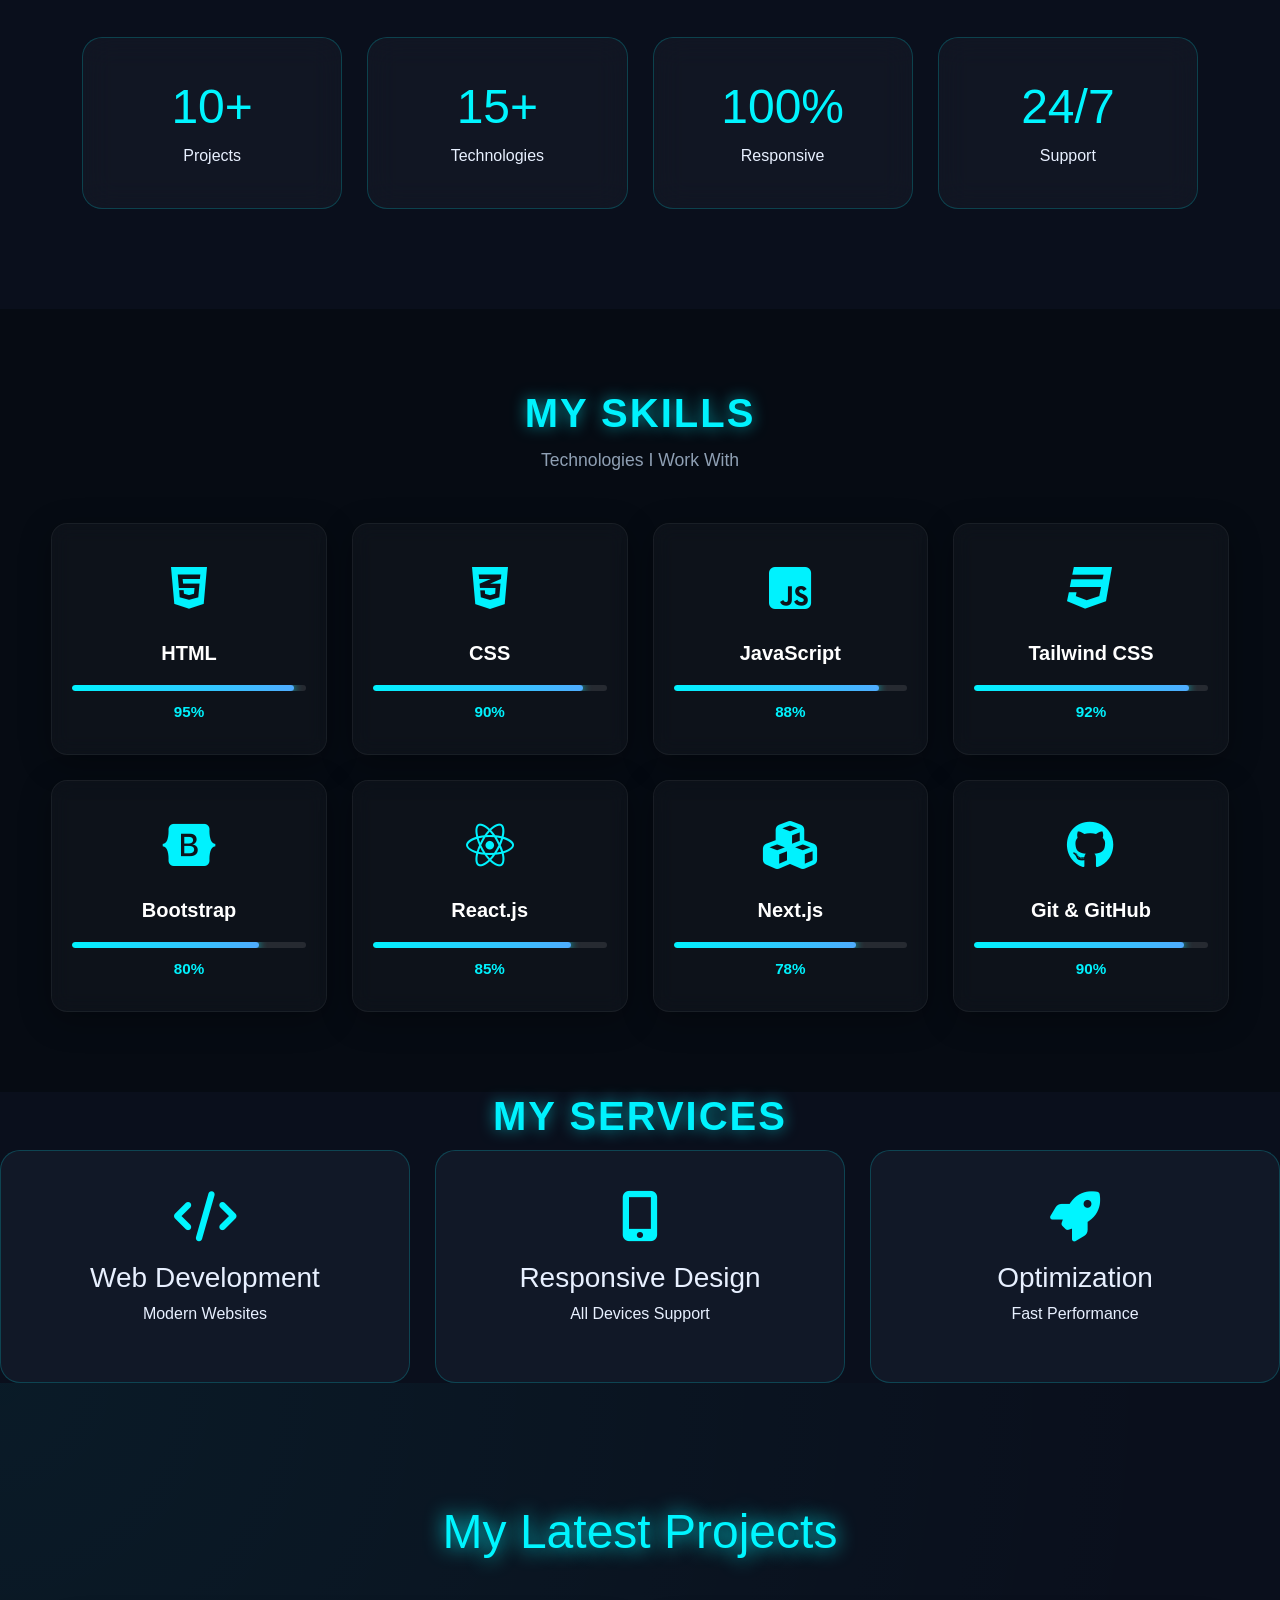
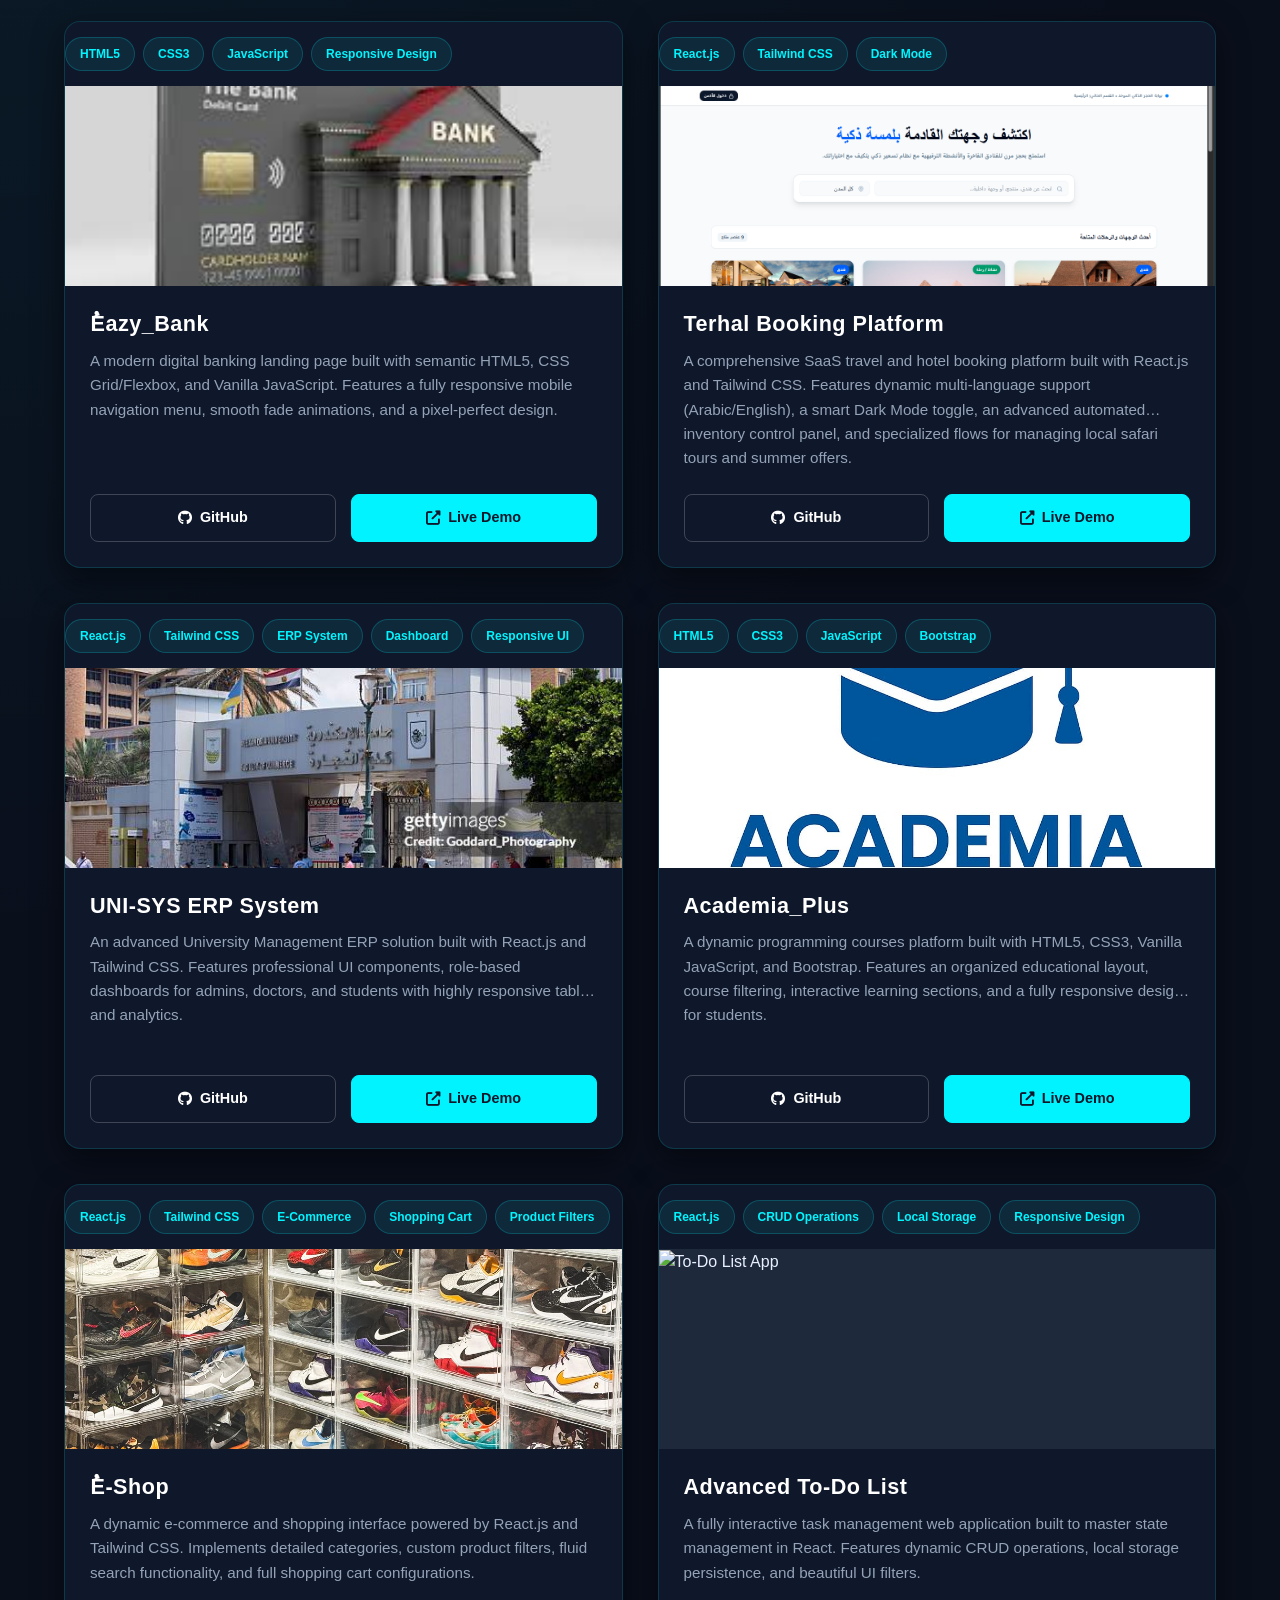
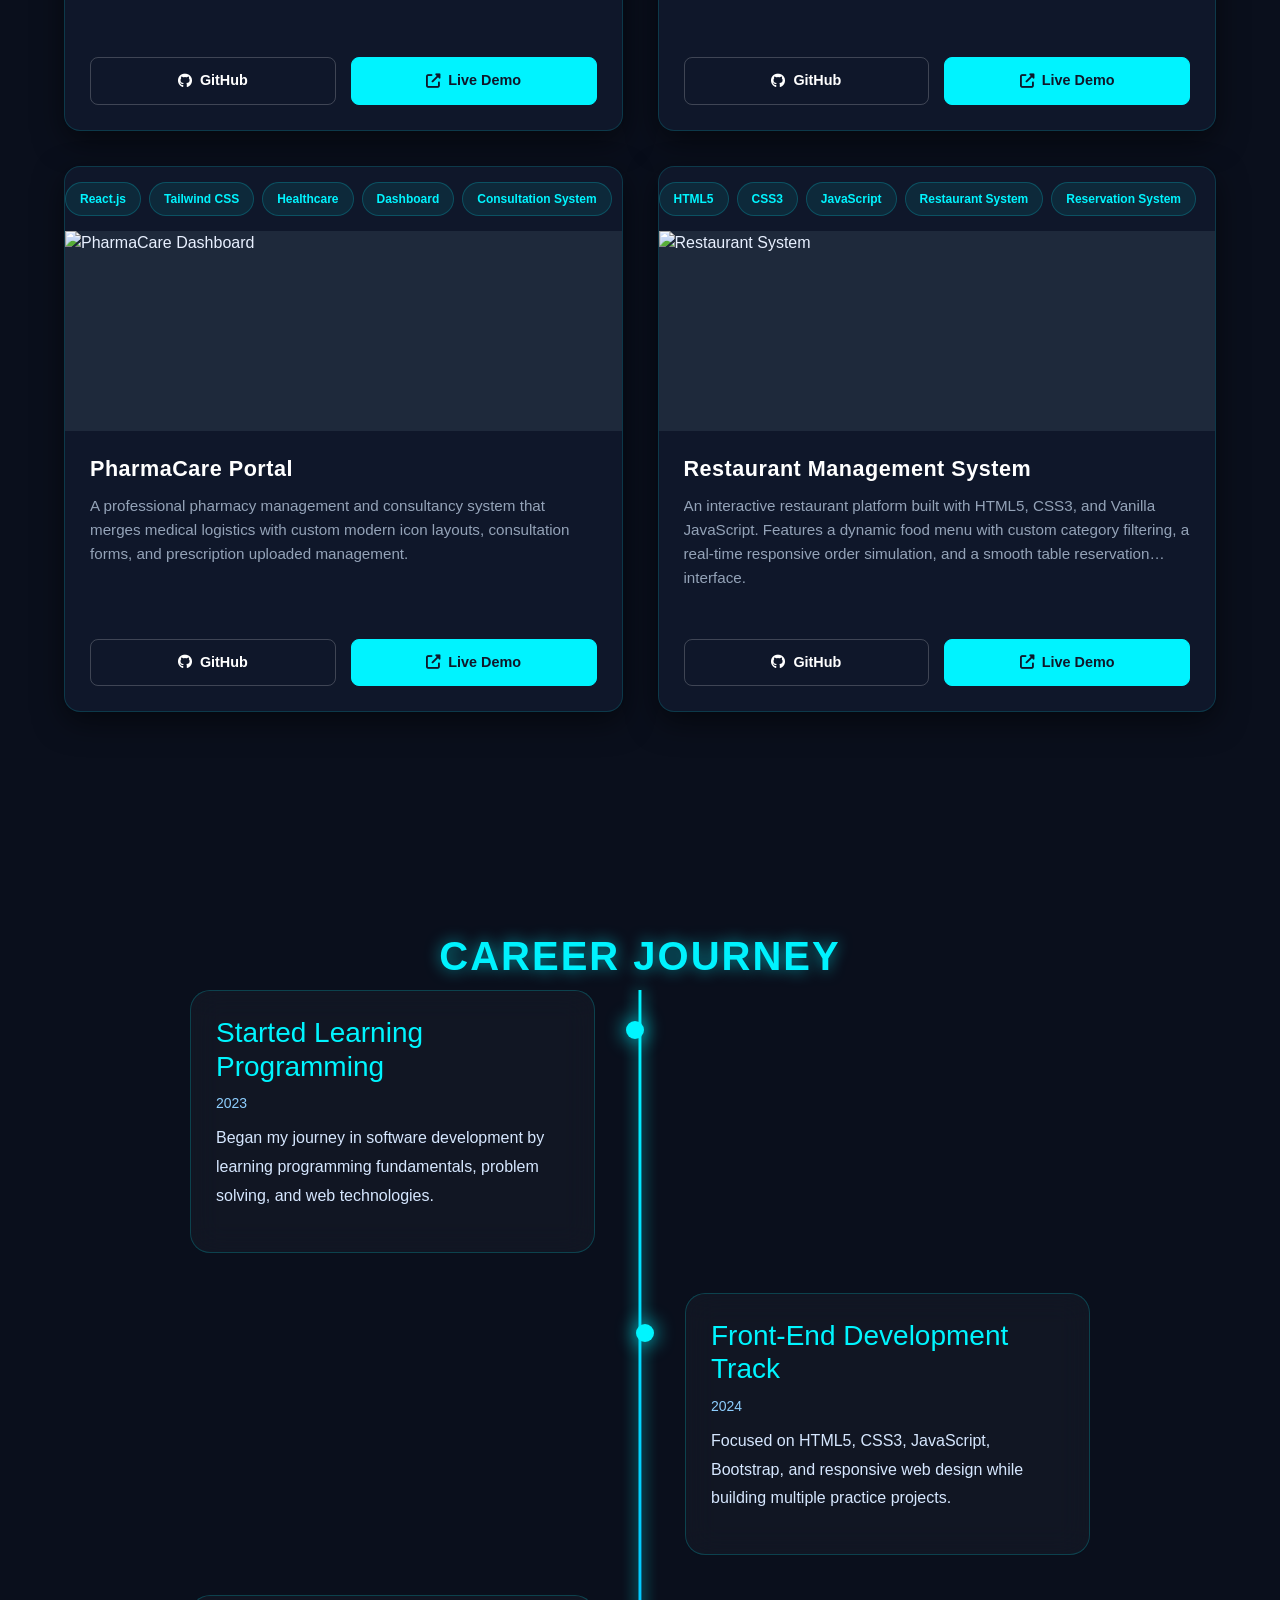
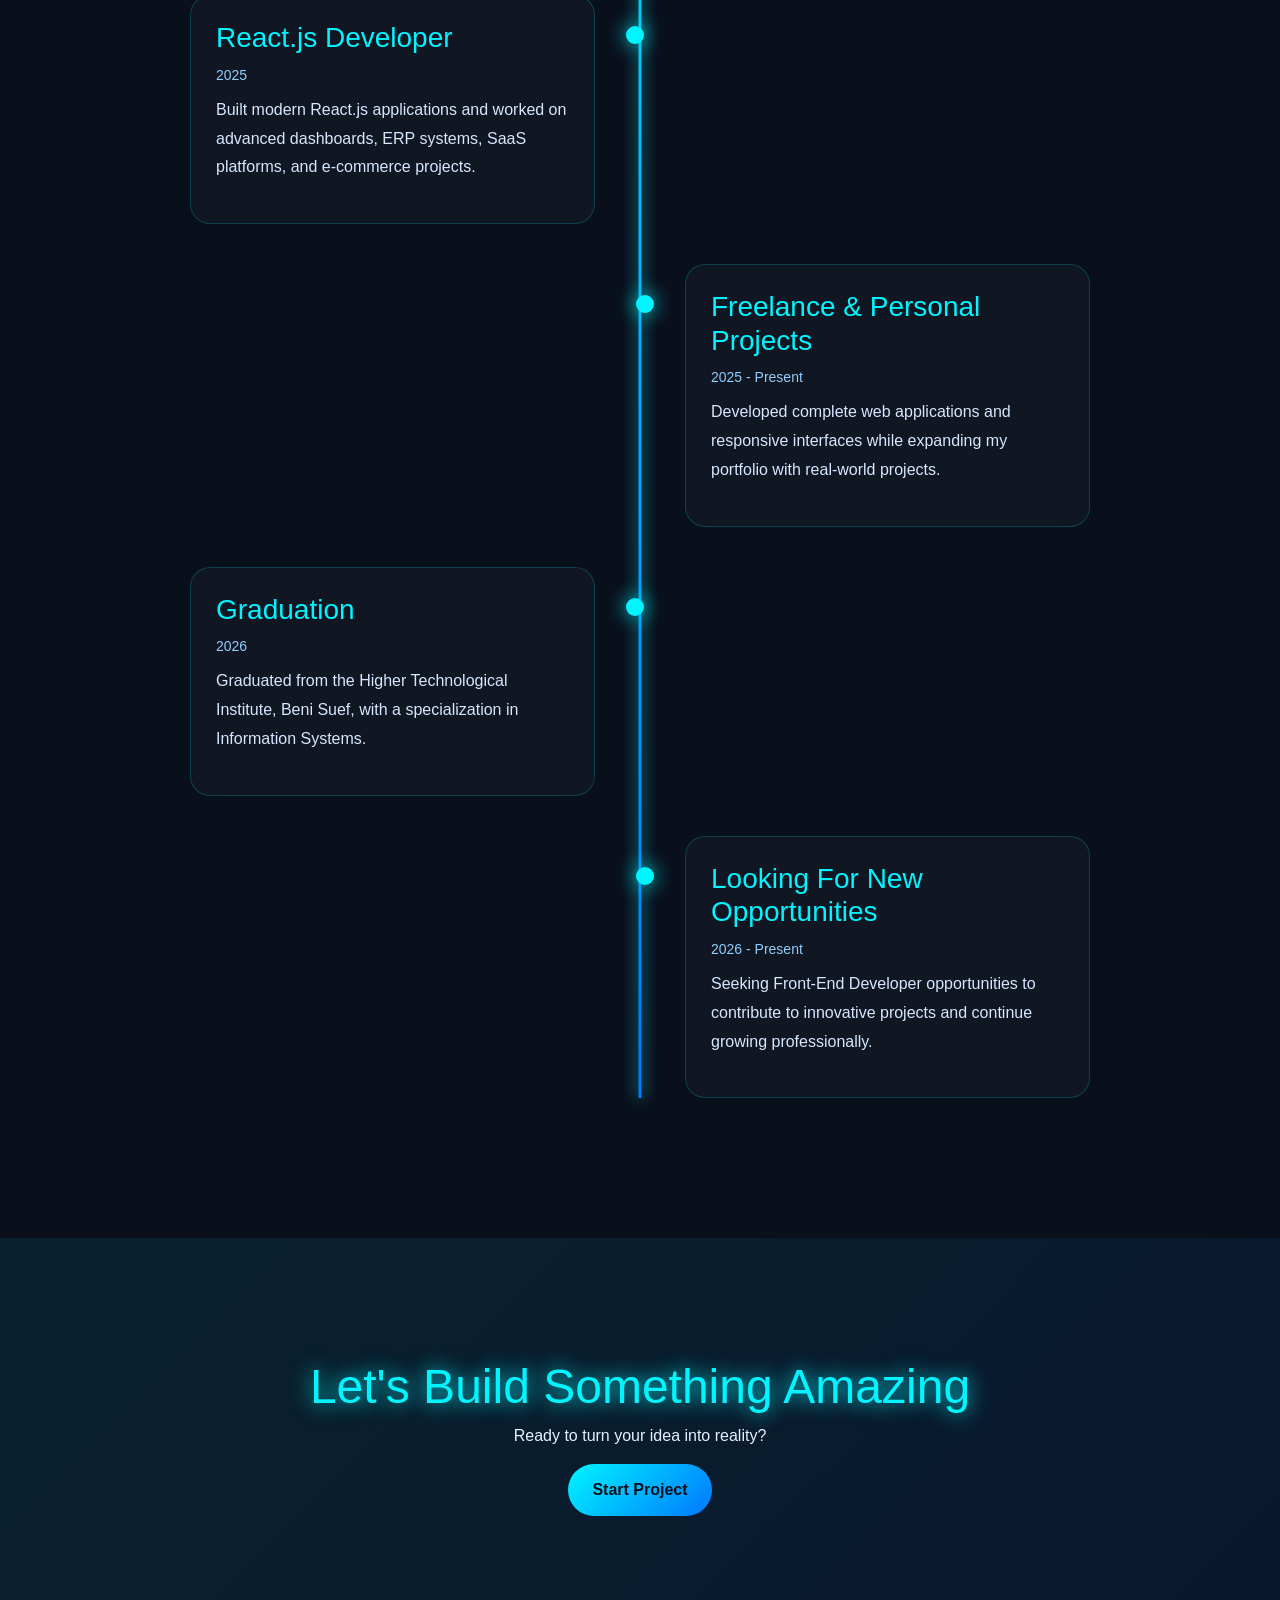
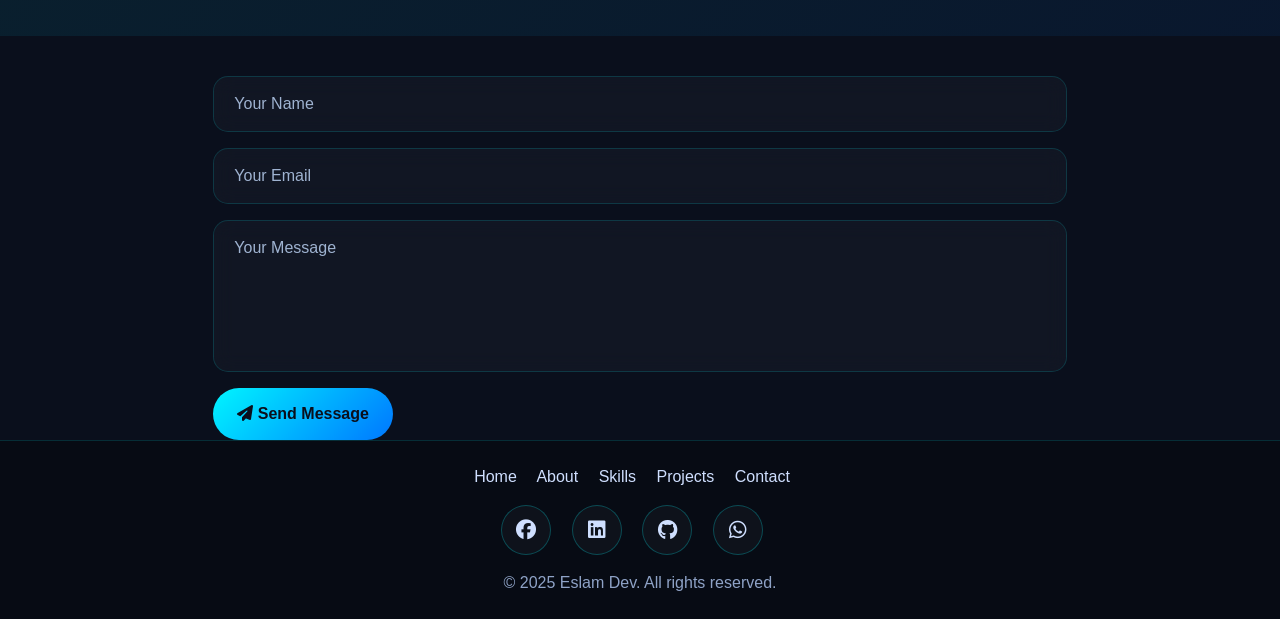
==== commit ed8dbe9f: "Add files via upload" ====
--- a/index.html
+++ b/index.html
@@ -52,7 +52,7 @@
           </p>
           <div class="hero-buttons mt-4">
             <a href="#projects" class="btn btn-neon me-2">View My Work</a>
-            <a href="#contact" class="btn btn-outline-light">Contact Me</a>
+            <a href="#contact-form" class="btn btn-outline-light">Contact Me</a>
             <a href="assets/Eslam_Abdelnaby_CV.pdf"
    download="Eslam_Abdelnaby_CV.pdf"
    class="btn btn-neon cv-btn">
@@ -313,20 +313,21 @@
       <div class="project-img">
         <img src="images/Screenshot (256).png" alt="Terhal Booking Platform">
       </div>
-      <div class="project-content">
-        <h3 class="project-title">Terhal Booking Platform</h3>
-        <p class="project-description">
-          A comprehensive SaaS travel and hotel booking platform built with React.js and Tailwind CSS. Features dynamic multi-language support (Arabic/English), a smart Dark Mode toggle, an advanced automated inventory control panel, and specialized flows for managing local safari tours and summer offers.
-        </p>
-        <div class="project-links">
-          <a href="https://github.com/abdelnabyeslam95-sketch/travel-saas-platform" target="_blank" class="proj-btn github-btn">
-            <i class="fab fa-github"></i> GitHub
-          </a>
-          <a href="https://abdelnabyeslam95-sketch.github.io/travel-saas-platform/" target="_blank" class="proj-btn live-btn">
-            <i class="fas fa-external-link-alt"></i> Live Demo
-          </a>
-        </div>
-      </div>
+   <div class="project-content">
+    <h3 class="project-title">Terhal Booking Platform</h3>
+    <p class="project-description">
+        A comprehensive SaaS travel and hotel booking platform built with React.js and Tailwind CSS. Features dynamic multi-language support (Arabic/English), a smart Dark Mode toggle, an advanced automated inventory control panel, and specialized flows for managing local safari tours and summer offers.
+    </p>
+
+    <div class="project-links">
+        <a href="https://github.com/abdelnabyeslam95-sketch/travel-saas-platform" target="_blank" class="proj-btn github-btn">
+          <i class="fab fa-github"></i> GitHub
+        </a>
+        <a href="https://abdelnabyeslam95-sketch.github.io/travel-saas-platform/" target="_blank" class="proj-btn live-btn">
+          <i class="fas fa-external-link-alt"></i> Live Demo
+        </a>
+    </div>
+</div>
     </div>
   
       <div class="project-card">
--- a/style.css
+++ b/style.css
@@ -716,9 +716,8 @@
 
   gap:35px;
 }
-
 /* =========================
- Card
+   Card
 ========================= */
 
 .project-card{
@@ -738,6 +737,7 @@
   content:"";
   position:absolute;
   inset:0;
+
   background:
   linear-gradient(
     135deg,
@@ -748,6 +748,9 @@
 
   opacity:0;
   transition:.5s;
+
+  /* مهم جداً */
+  pointer-events:none;
 }
 
 .project-card:hover::before{
@@ -765,7 +768,7 @@
 }
 
 /* =========================
- Image
+   Image
 ========================= */
 
 .project-img{
@@ -781,16 +784,20 @@
   transition:.7s ease;
 }
 
-.project-card:hover img{
+.project-card:hover .project-img img{
   transform:scale(1.1);
 }
 
 /* =========================
- Content
+   Content
 ========================= */
 
 .project-content{
   padding:25px;
+
+  /* مهم عشان المحتوى يبقى فوق التأثير */
+  position:relative;
+  z-index:2;
 }
 
 .project-title{
@@ -808,12 +815,14 @@
 }
 
 /* =========================
- Buttons
+   Buttons
 ========================= */
 
 .project-links{
   display:flex;
   gap:15px;
+  position:relative;
+  z-index:3;
 }
 
 .proj-btn{
@@ -829,6 +838,9 @@
   font-weight:600;
 
   transition:.4s;
+
+  position:relative;
+  z-index:3;
 }
 
 /* Github */
@@ -867,6 +879,27 @@
   0 0 15px #00f5ff,
   0 0 30px #00f5ff;
 }
+/* =========================
+ Image
+========================= */
+
+.project-img{
+  overflow:hidden;
+  height:250px;
+}
+
+.project-img img{
+  width:100%;
+  height:100%;
+  object-fit:cover;
+
+  transition:.7s ease;
+}
+
+.project-card:hover img{
+  transform:scale(1.1);
+}
+
 
 /* =========================
  Responsive
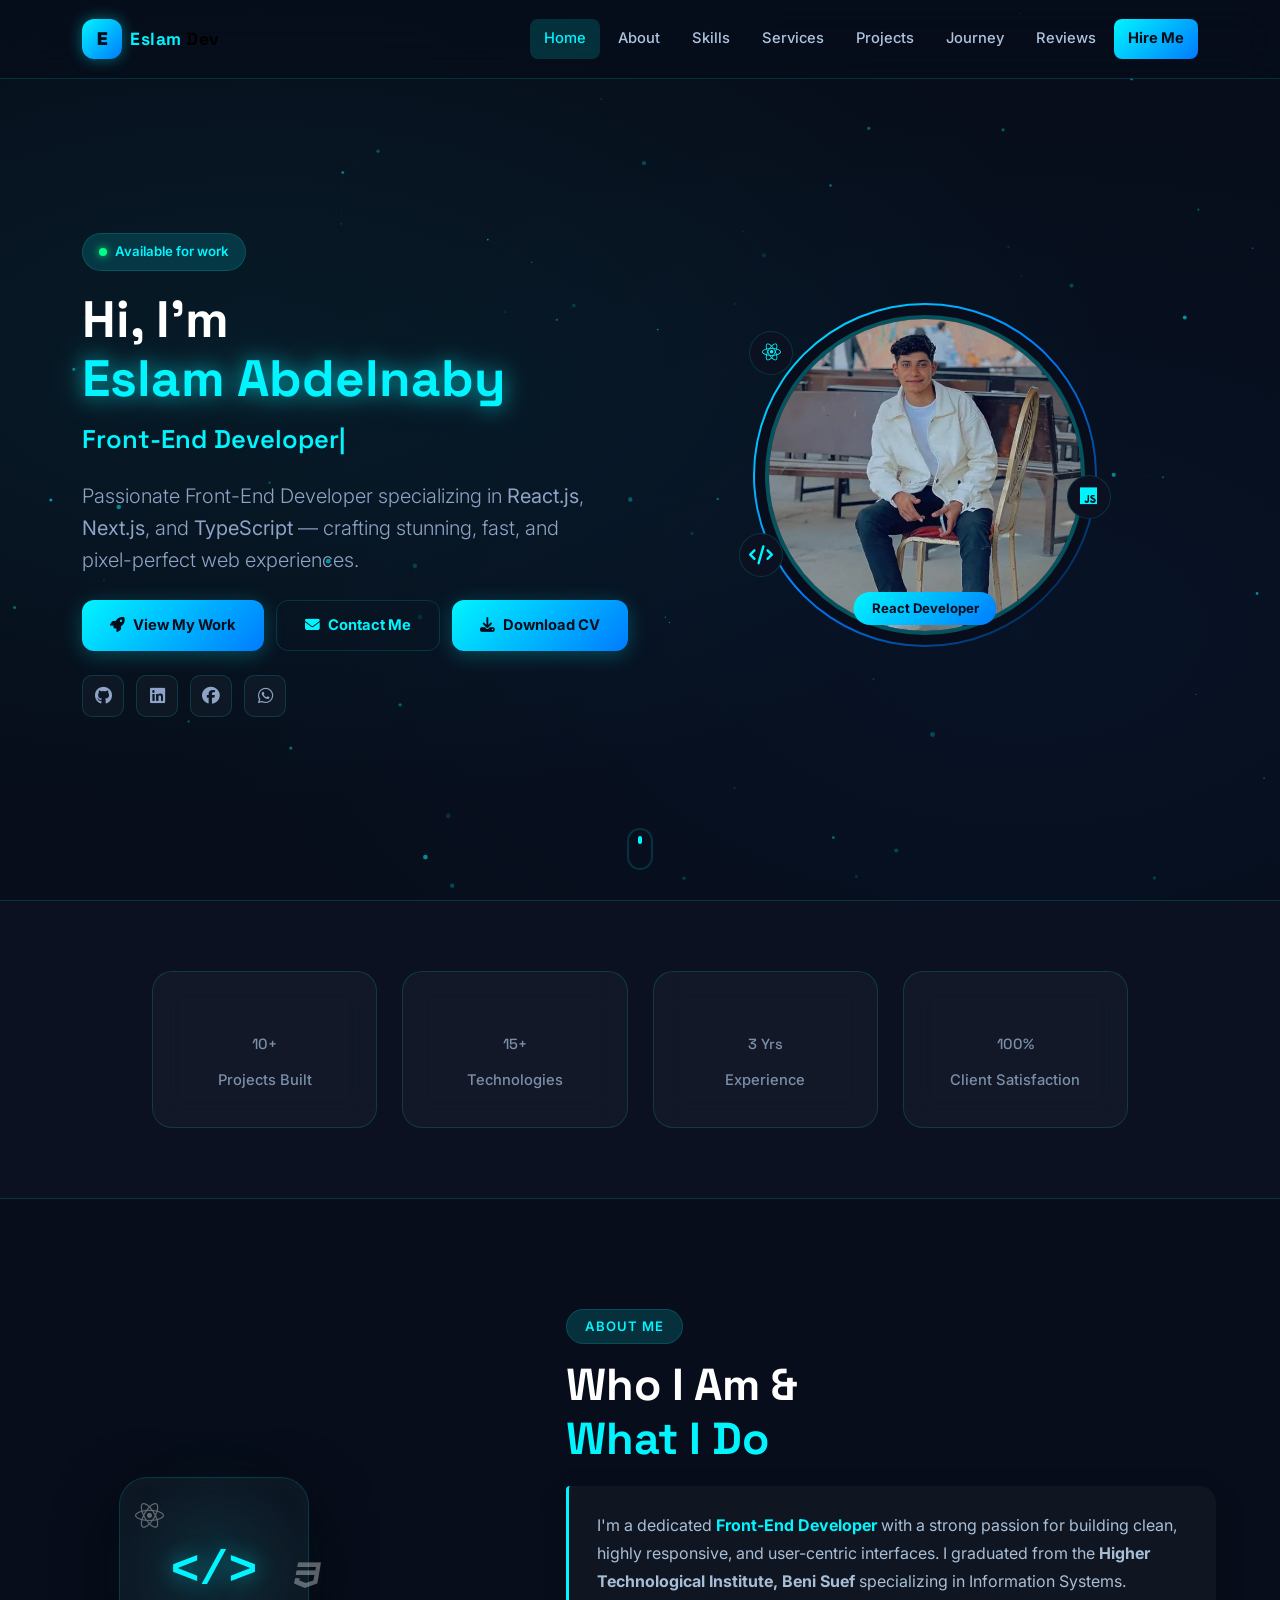
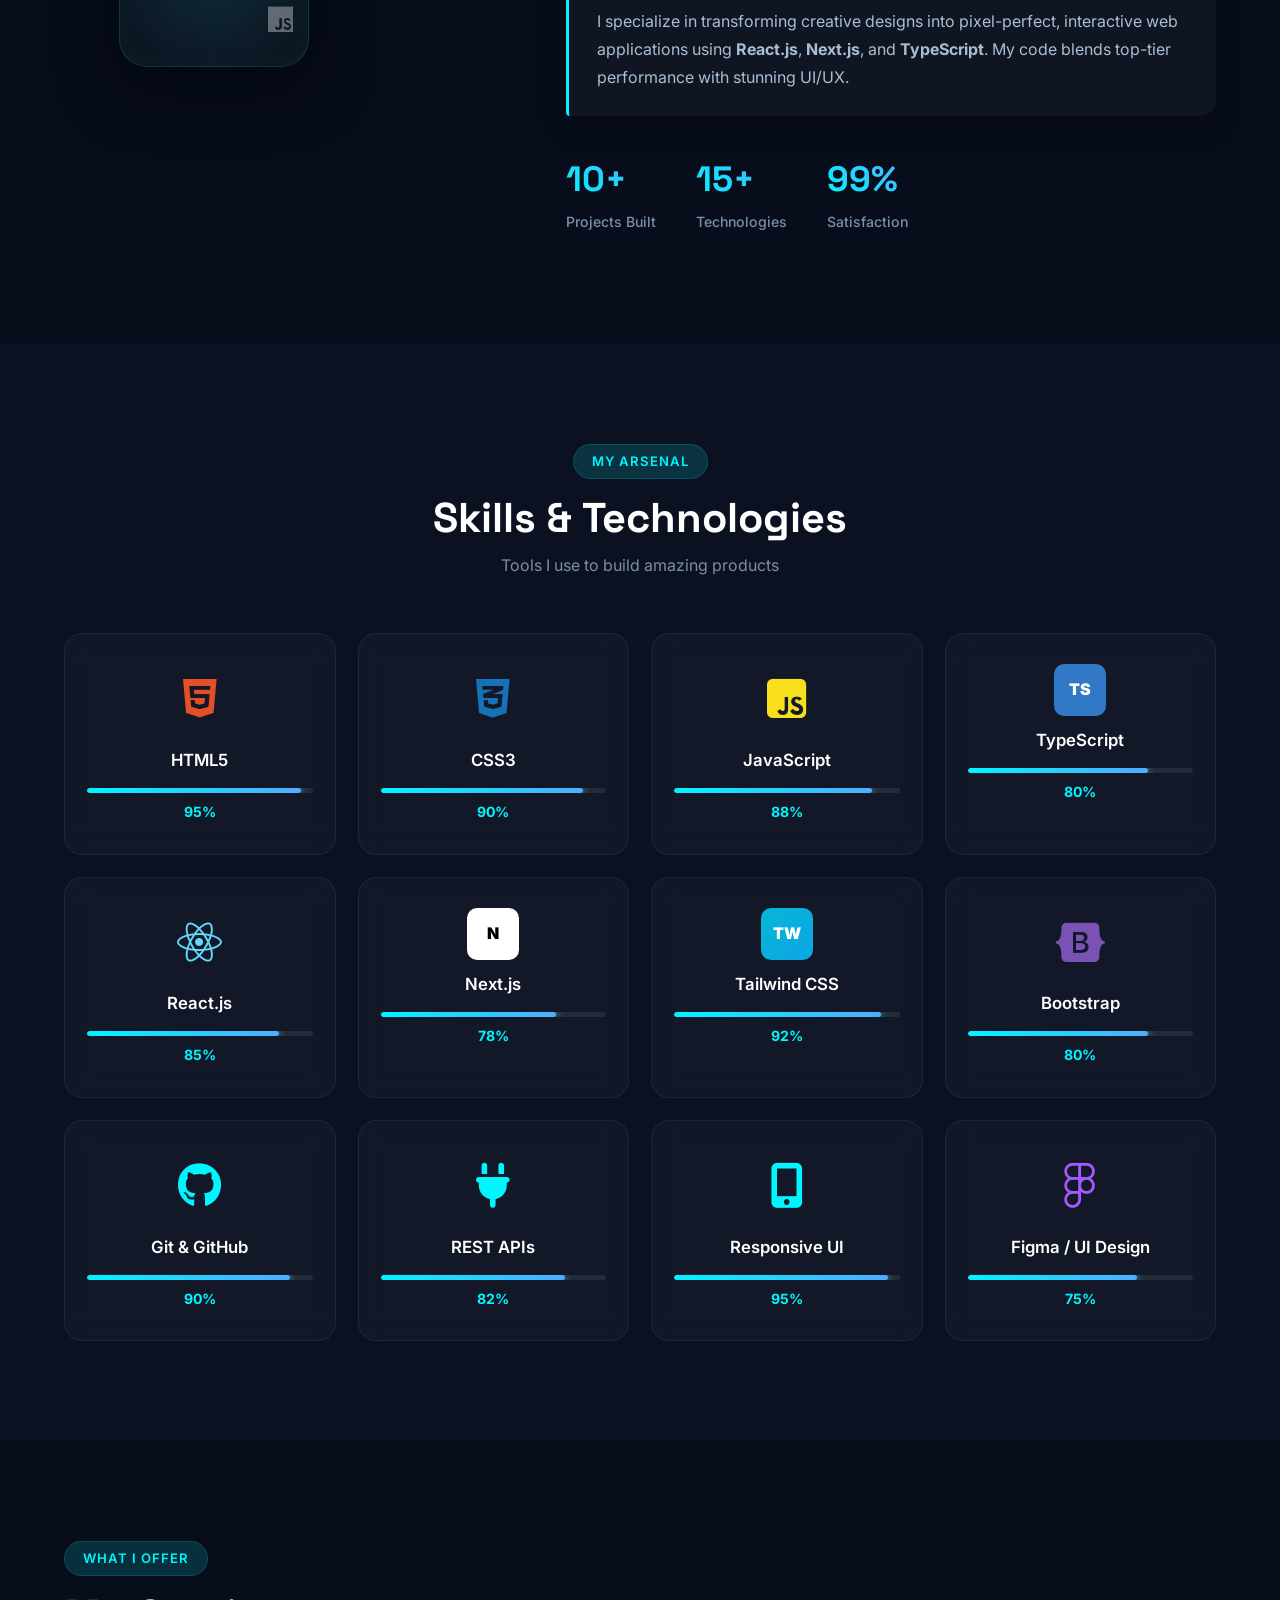
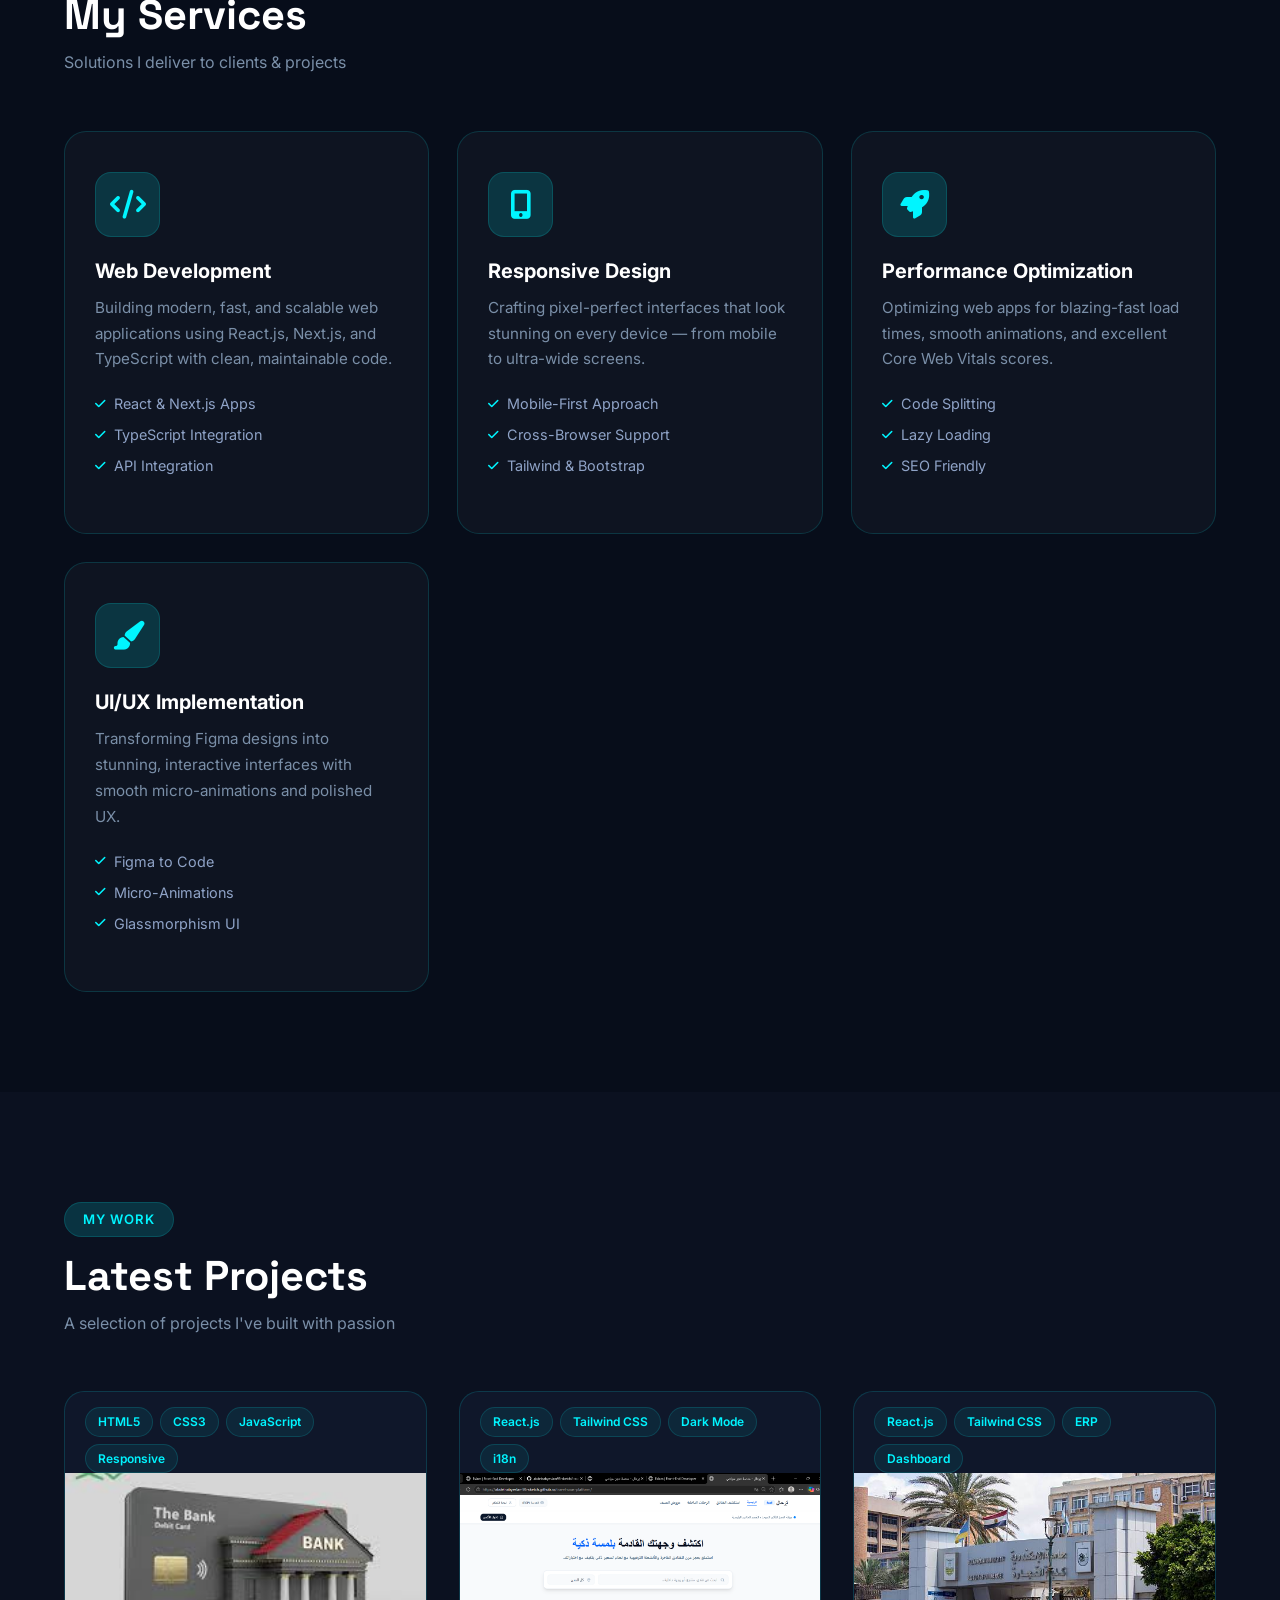
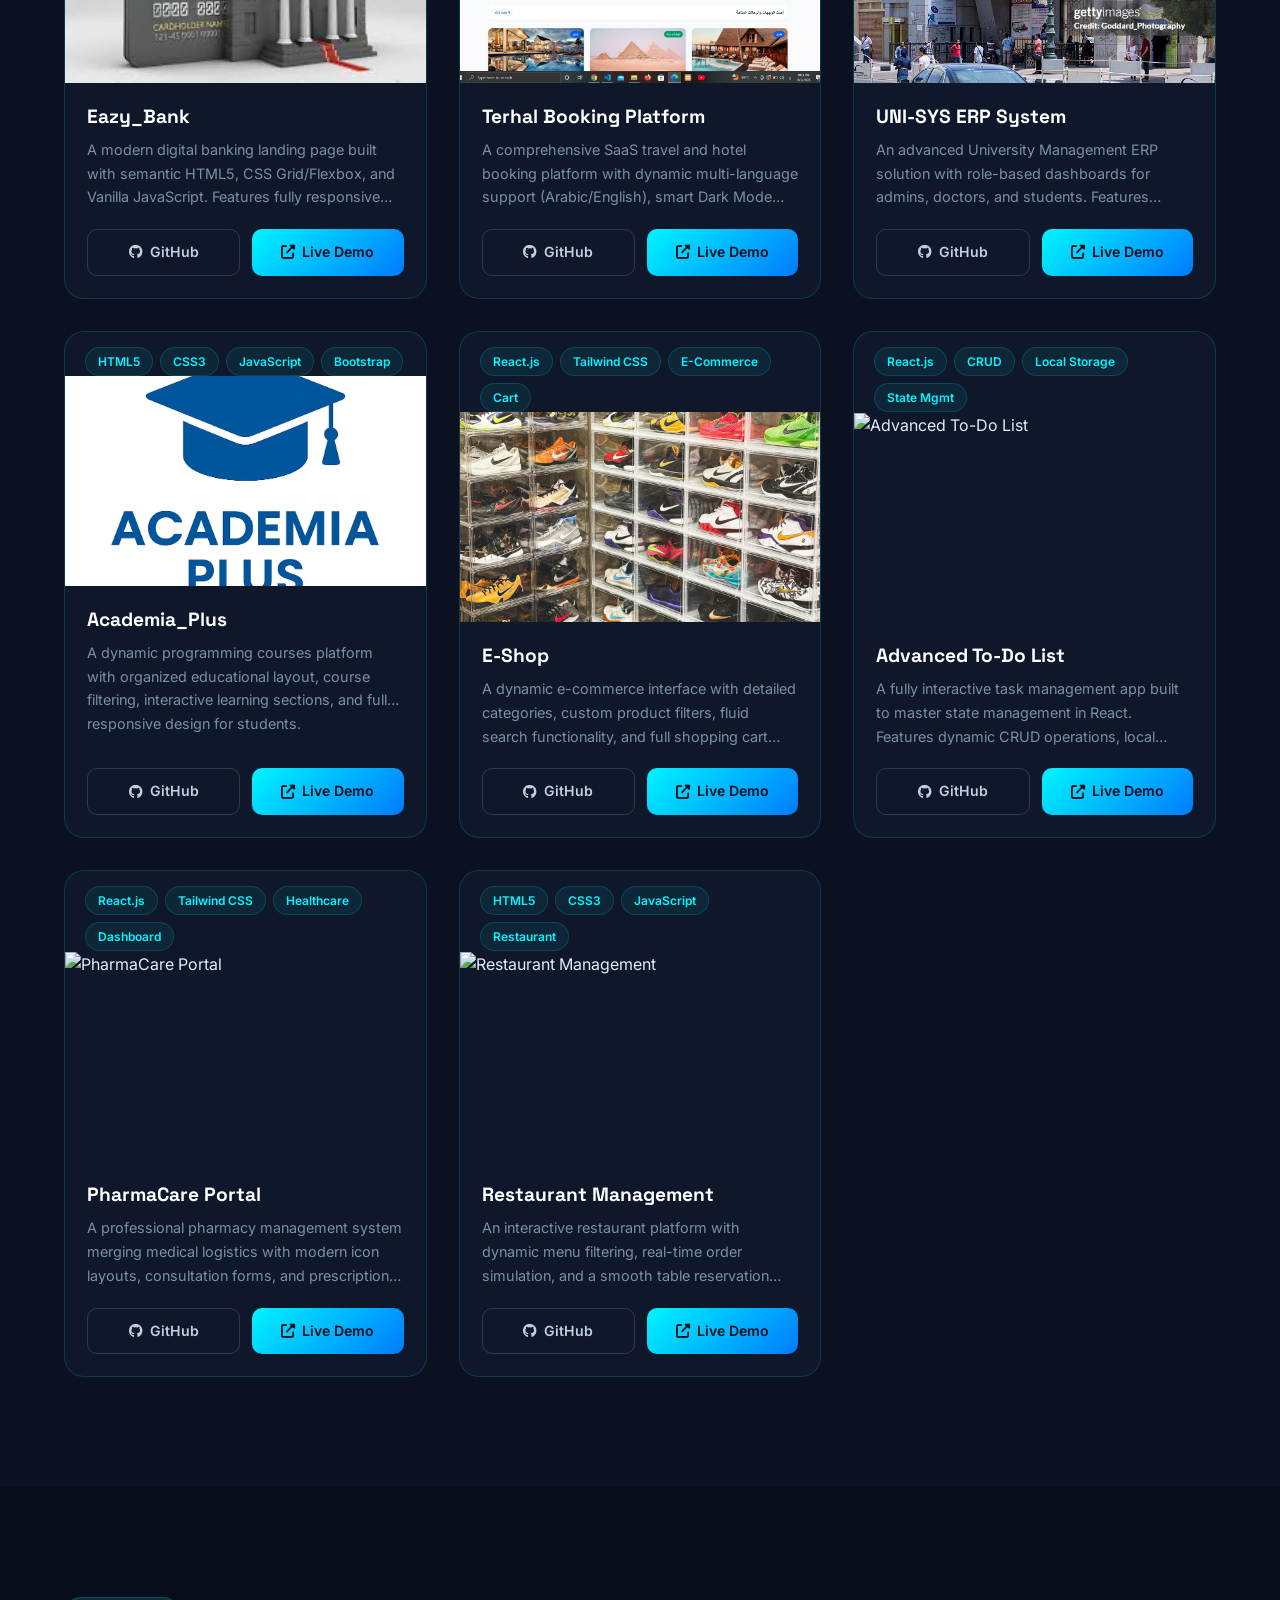
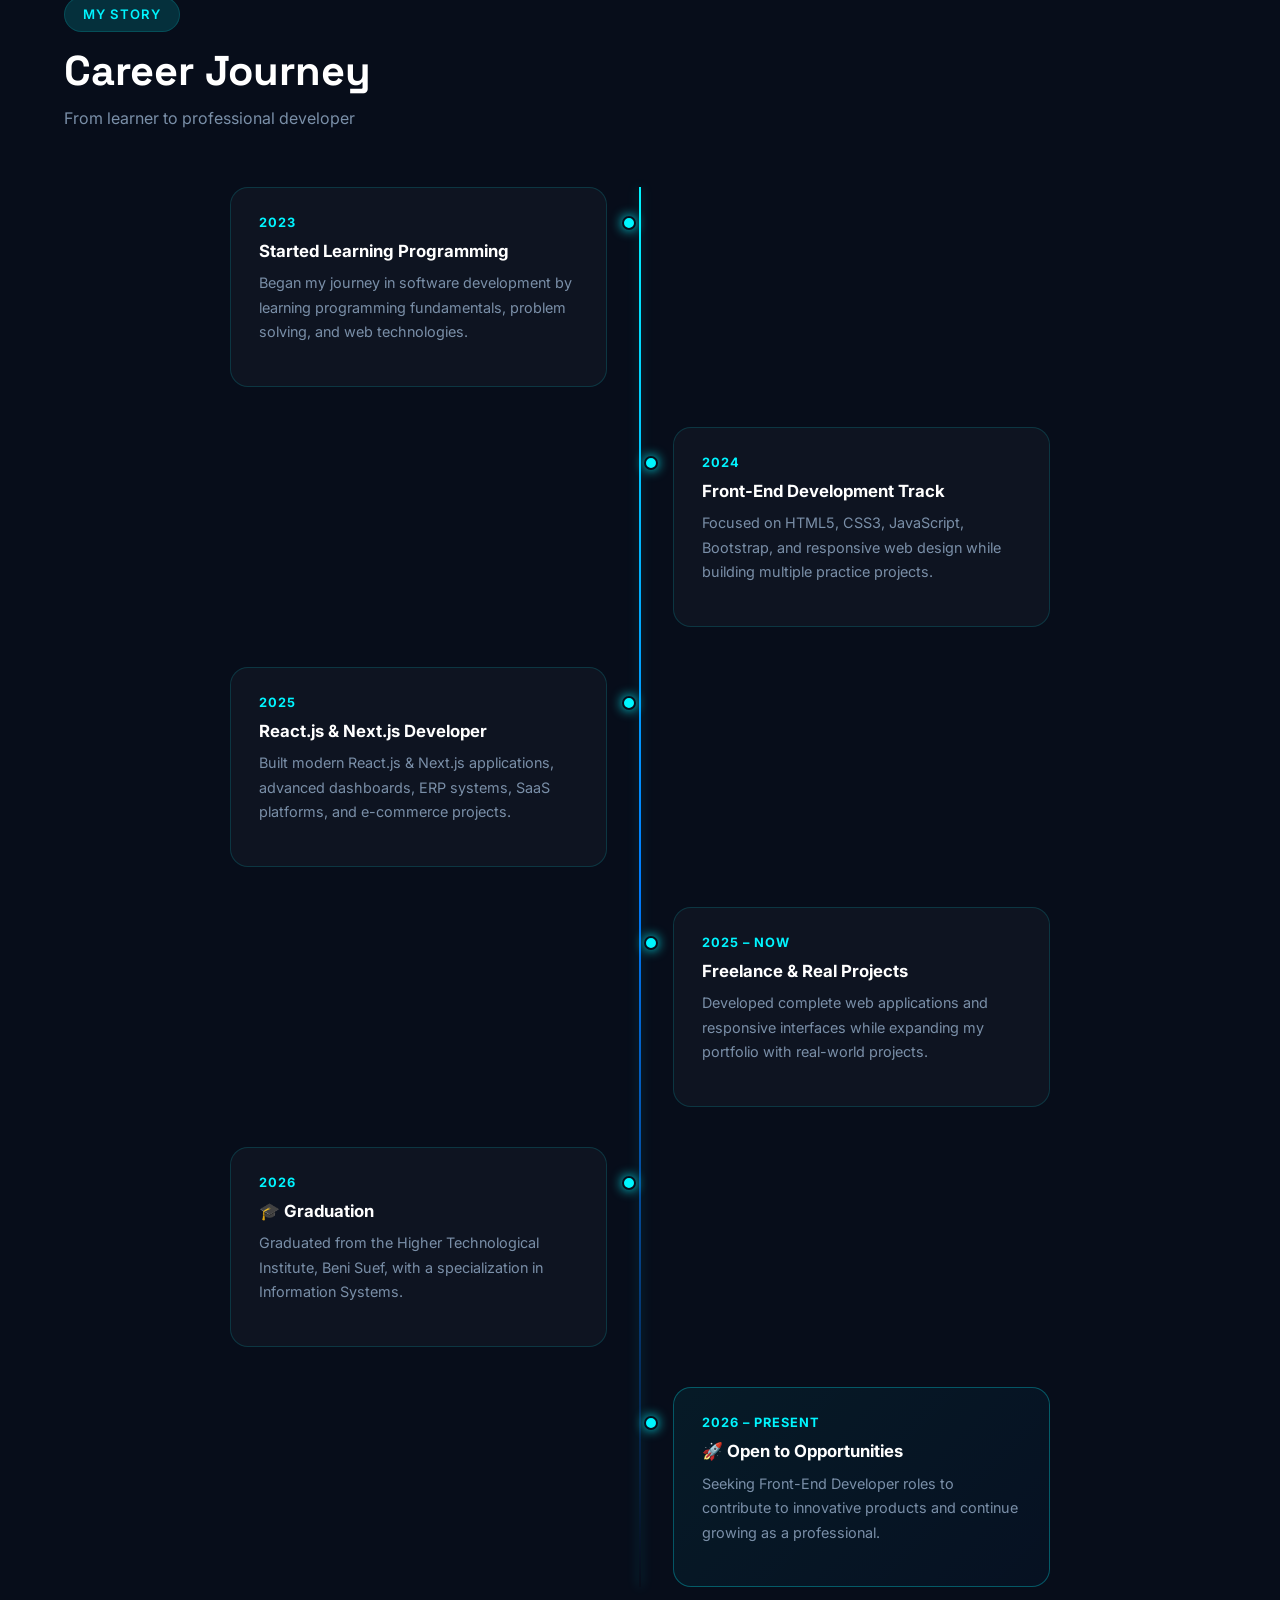
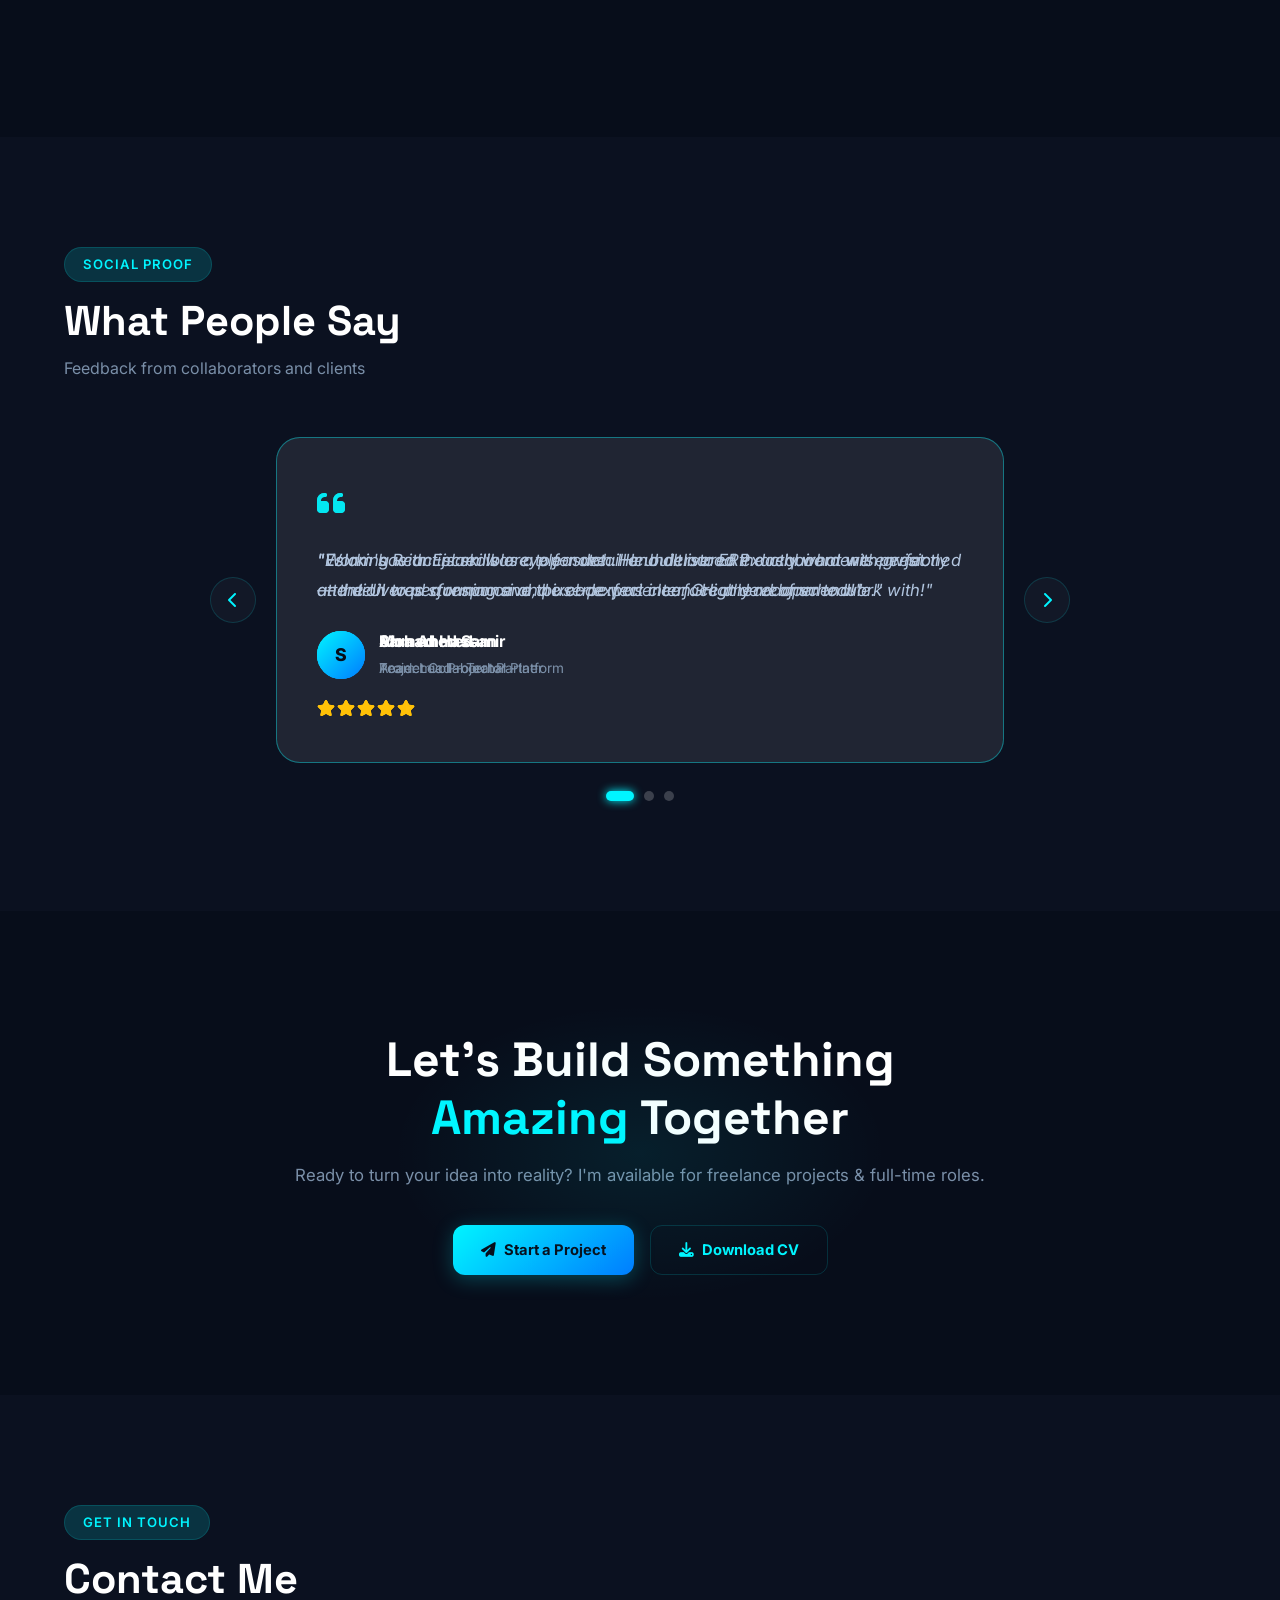
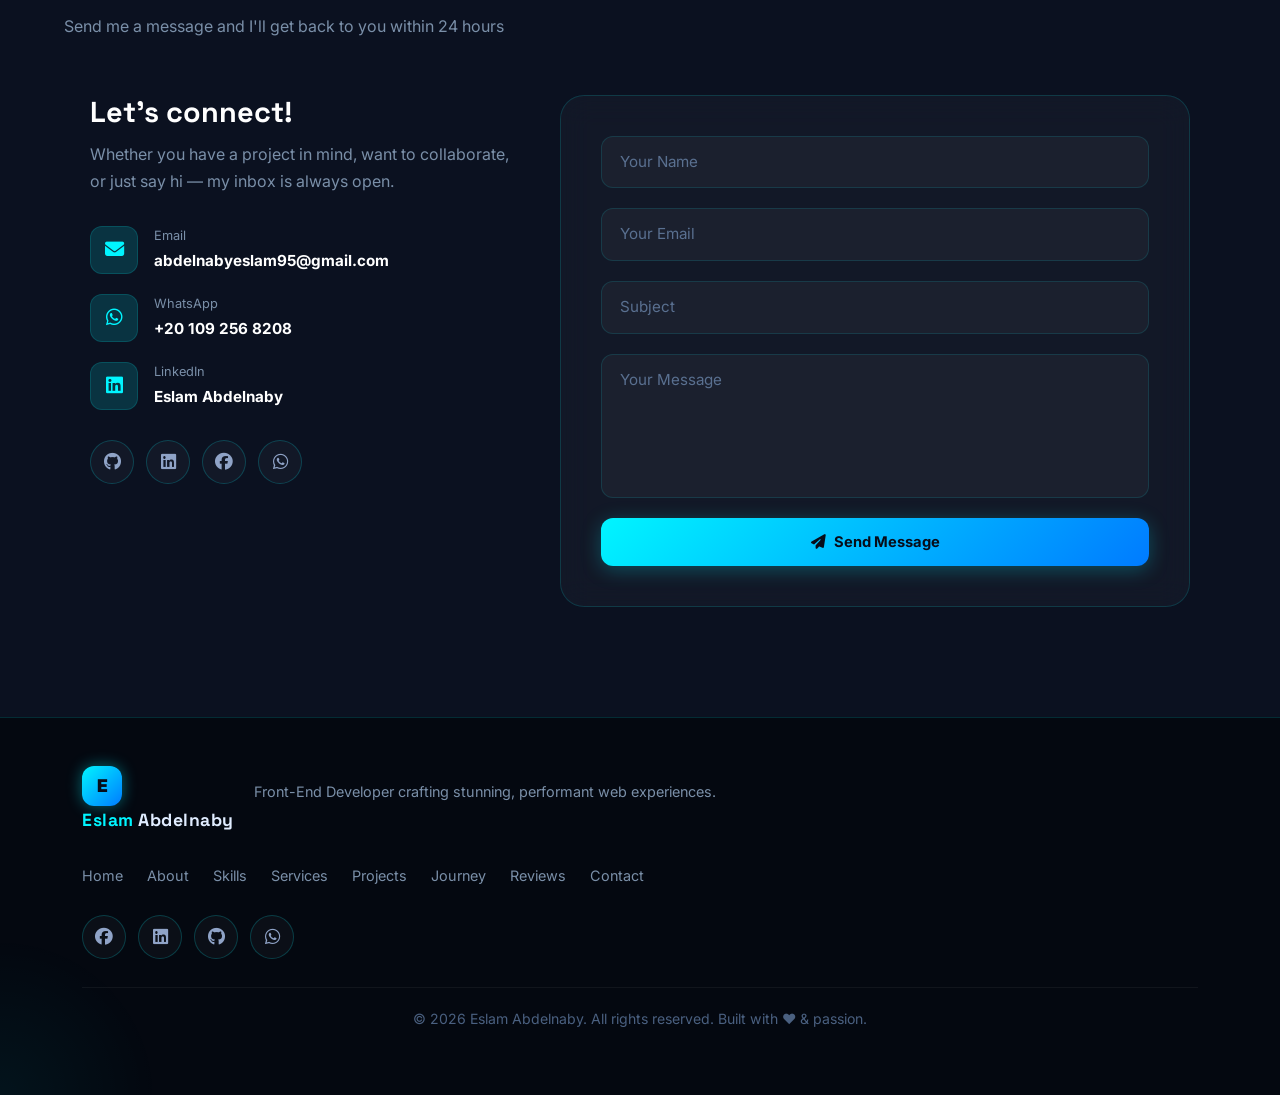
==== commit 7aeea46a: "Add files via upload" ====
--- a/index.html
+++ b/index.html
@@ -1,704 +1,884 @@
-<!DOCTYPE html>
-<html lang="en">
-<head>
-  <meta charset="UTF-8" />
-  <meta name="viewport" content="width=device-width, initial-scale=1.0" />
-  <title>Eslam | Front-End Developer</title>
-
-  <!-- Bootstrap & Fonts -->
-  <link href="https://cdn.jsdelivr.net/npm/bootstrap@5.3.2/dist/css/bootstrap.min.css" rel="stylesheet">
-  <link href="https://cdnjs.cloudflare.com/ajax/libs/font-awesome/6.5.0/css/all.min.css" rel="stylesheet">
-  <link rel="stylesheet" href="style.css" />
-</head>
-
-<body>
-  <!-- ==== Navbar ==== -->
-  <nav class="navbar navbar-expand-lg fixed-top" id="navbar">
-    <div class="container">
-      <a class="navbar-brand d-flex align-items-center" href="#">
-        <div class="logo-badge me-2">E</div>
-        <span class="brand-text"><span class="accent">Eslam Abdelnaby</span></span>
-      </a>
-
-      <button class="navbar-toggler" type="button" data-bs-toggle="collapse" data-bs-target="#navMenu">
-        <span class="navbar-toggler-icon"></span>
-      </button>
-
-      <div class="collapse navbar-collapse" id="navMenu">
-        <ul class="navbar-nav ms-auto">
-          <li class="nav-item"><a href="#hero" class="nav-link">Home</a></li>
-          <li class="nav-item"><a href="#about" class="nav-link">About</a></li>
-          <li class="nav-item"><a href="#skills" class="nav-link">Skills</a></li>
-          <li class="nav-item"><a href="#projects" class="nav-link">Projects</a></li>
-          <li class="nav-item"><a href="#experience" class="nav-link">experience</a></li>
-          <li class="nav-item"><a href="#contact-form" class="nav-link">Contact</a></li>
-        
-        </ul>
-      </div>
-
-      <div id="scrollProgress"></div>
-    </div>
-  </nav>
-
-  <!-- ==== Hero Section ==== -->
-  <section id="hero" class="hero-section">
-    <div class="container text-center text-lg-start">
-      <div class="row align-items-center">
-        <div class="col-lg-6 mb-4 mb-lg-0">
-          <h1 class="display-4 fw-bold glow-title">Hi, I’m <span class="name-neon">Eslam Abdelnaby</span></h1>
-          <h3 id="typewriter" class="mt-3"></h3>
-          <p class="lead mt-4">
-            I’m a passionate Front-End Developer specializing in React.js, focused on creating stunning, fast, and interactive web experiences.
-          </p>
-          <div class="hero-buttons mt-4">
-            <a href="#projects" class="btn btn-neon me-2">View My Work</a>
-            <a href="#contact-form" class="btn btn-outline-light">Contact Me</a>
-            <a href="assets/Eslam_Abdelnaby_CV.pdf"
-   download="Eslam_Abdelnaby_CV.pdf"
-   class="btn btn-neon cv-btn">
-    <i class="fas fa-download"></i>
-    Download CV
-</a>
-          </div>
-        </div>
-        <div class="col-lg-6 text-center">
-          <div class="portrait-wrap">
-            <img src="images/IMG-20250418-WA0013.jpg" class="portrait-img" alt="Eslam photo">
-            <span class="portrait-badge">React Developer</span>
-          </div>
-        </div>
-      </div>
-    </div>
-  </section>
-
-  <section id="about" class="about-section">
-    <div class="about-container">
-      
-      <div class="about-visual">
-        <div class="glow-sphere"></div>
-        <div class="tech-box">
-          <div class="code-bracket">&lt;/&gt;</div>
-          <span class="floating-icon react-float"><i class="fab fa-react"></i></span>
-          <span class="floating-icon js-float"><i class="fab fa-js"></i></span>
-          <span class="floating-icon tailwind-float"><i class="fab fa-css3"></i></span>
-        </div>
-      </div>
-  
-      <div class="about-content">
-        <h2 class="about-title">About Me</h2>
-        <p class="about-subtitle">Who I Am & What I Do</p>
-        
-        <div class="about-text-card">
-          <p class="animated-text">
-            I'm a dedicated <span class="highlight-text">Front-End Developer</span> with a strong passion for building clean, highly responsive, and user-centric interfaces. 
-          </p>
-          <p class="animated-text">
-            I specialize in transforming creative layouts into pixel-perfect, interactive web applications. My code is crafted to combine top-tier performance with stunning visual animations and modern UI/UX trends.
-          </p>
-        </div>
-  
-        <div class="about-stats">
-          <div class="stat-item">
-            <span class="stat-number">10+</span>
-            <span class="stat-label">Projects Built</span>
-          </div>
-          <div class="stat-item">
-            <span class="stat-number">99%</span>
-            <span class="stat-label">Client Satisfaction</span>
-          </div>
-        </div>
-      </div>
-  
-    </div>
-  </section>
-
-
-
-  <section class="stats-section">
-    <div class="container">
-  
-      <div class="stat-card">
-        <h2>10+</h2>
-        <span>Projects</span>
-      </div>
-  
-      <div class="stat-card">
-        <h2>15+</h2>
-        <span>Technologies</span>
-      </div>
-  
-      <div class="stat-card">
-        <h2>100%</h2>
-        <span>Responsive</span>
-      </div>
-  
-      <div class="stat-card">
-        <h2>24/7</h2>
-        <span>Support</span>
-      </div>
-  
-    </div>
-  </section>
-
-
-
-
-
-  <!-- ==== Skills ==== -->
-  <section id="skills" class="skills-section">
-    <div class="section-header">
-      <h2 class="section-title">My Skills</h2>
-      <p class="section-subtitle">Technologies I Work With</p>
-    </div>
-  
-    <div class="skills-container">
-      <!-- HTML -->
-      <div class="skill-card" style="--card-index: 1;">
-        <div class="skill-icon"><i class="fab fa-html5"></i></div>
-        <h3 class="skill-name">HTML</h3>
-        <div class="skill-progress-wrapper">
-          <div class="skill-progress-bar" style="--target-width: 95%;"></div>
-        </div>
-        <span class="skill-percentage">95%</span>
-      </div>
-  
-      <!-- CSS -->
-      <div class="skill-card" style="--card-index: 2;">
-        <div class="skill-icon"><i class="fab fa-css3-alt"></i></div>
-        <h3 class="skill-name">CSS</h3>
-        <div class="skill-progress-wrapper">
-          <div class="skill-progress-bar" style="--target-width: 90%;"></div>
-        </div>
-        <span class="skill-percentage">90%</span>
-      </div>
-  
-      <!-- JavaScript -->
-      <div class="skill-card" style="--card-index: 3;">
-        <div class="skill-icon"><i class="fab fa-js-square"></i></div>
-        <h3 class="skill-name">JavaScript</h3>
-        <div class="skill-progress-wrapper">
-          <div class="skill-progress-bar" style="--target-width: 88%;"></div>
-        </div>
-        <span class="skill-percentage">88%</span>
-      </div>
-  
-      <!-- Tailwind CSS -->
-      <div class="skill-card" style="--card-index: 4;">
-        <div class="skill-icon"><i class="fab fa-css3"></i></div> <!-- يمكنك استبدالها بأيقونة مخصصة لاحقاً -->
-        <h3 class="skill-name">Tailwind CSS</h3>
-        <div class="skill-progress-wrapper">
-          <div class="skill-progress-bar" style="--target-width: 92%;"></div>
-        </div>
-        <span class="skill-percentage">92%</span>
-      </div>
-  
-      <!-- Bootstrap -->
-      <div class="skill-card" style="--card-index: 5;">
-        <div class="skill-icon"><i class="fab fa-bootstrap"></i></div>
-        <h3 class="skill-name">Bootstrap</h3>
-        <div class="skill-progress-wrapper">
-          <div class="skill-progress-bar" style="--target-width: 80%;"></div>
-        </div>
-        <span class="skill-percentage">80%</span>
-      </div>
-  
-      <!-- React.js -->
-      <div class="skill-card" style="--card-index: 6;">
-        <div class="skill-icon"><i class="fab fa-react"></i></div>
-        <h3 class="skill-name">React.js</h3>
-        <div class="skill-progress-wrapper">
-          <div class="skill-progress-bar" style="--target-width: 85%;"></div>
-        </div>
-        <span class="skill-percentage">85%</span>
-      </div>
-  
-      <!-- Next.js -->
-      <div class="skill-card" style="--card-index: 7;">
-        <div class="skill-icon"><i class="fas fa-cubes"></i></div>
-        <h3 class="skill-name">Next.js</h3>
-        <div class="skill-progress-wrapper">
-          <div class="skill-progress-bar" style="--target-width: 78%;"></div>
-        </div>
-        <span class="skill-percentage">78%</span>
-      </div>
-  
-      <!-- Git & GitHub -->
-      <div class="skill-card" style="--card-index: 8;">
-        <div class="skill-icon"><i class="fab fa-github"></i></div>
-        <h3 class="skill-name">Git & GitHub</h3>
-        <div class="skill-progress-wrapper">
-          <div class="skill-progress-bar" style="--target-width: 90%;"></div>
-        </div>
-        <span class="skill-percentage">90%</span>
-      </div>
-    </div>
-  </section>
-
-
-  
-  <section id="services">
-
-    <h2 class="section-title">
-    My Services
-    </h2>
-    
-    <div class="services-grid">
-    
-    <div class="service-card">
-    <i class="fas fa-code"></i>
-    <h3>Web Development</h3>
-    <p>Modern Websites</p>
-    </div>
-    
-    <div class="service-card">
-    <i class="fas fa-mobile-alt"></i>
-    <h3>Responsive Design</h3>
-    <p>All Devices Support</p>
-    </div>
-    
-    <div class="service-card">
-    <i class="fas fa-rocket"></i>
-    <h3>Optimization</h3>
-    <p>Fast Performance</p>
-    </div>
-    
-    </div>
-    
-    </section>
-
-  <!-- ==== Projects ==== -->
-
-  <section id="projects" class="projects">
-    <h2>My Latest Projects</h2>
-    
-    <div class="projects-container">
-      
-      <div class="project-card">
-        <div class="project-tech">
-          <span>HTML5</span>
-          <span>CSS3</span>
-          <span>JavaScript</span>
-          <span>Responsive Design</span>
-      </div>
-        
-        <div class="project-img">
-          <img src="images\download (1).jpg" alt="E-Shop E-Commerce">
-        </div>
-        <div class="project-content">
-          <h3 class="project-title">ُEazy_Bank</h3>
-          <p class="project-description">
-            A modern digital banking landing page built with semantic HTML5, CSS Grid/Flexbox, and Vanilla JavaScript. Features a fully responsive mobile navigation menu, smooth fade animations, and a pixel-perfect design.
-          </p>
-          <div class="project-links">
-            <a href="https://github.com/abdelnabyeslam95-sketch/eazy_bank" target="_blank" class="proj-btn github-btn">
-              <i class="fab fa-github"></i> GitHub
-            </a>
-            <a href="https://abdelnabyeslam95-sketch.github.io/eazy_bank/" target="_blank" class="proj-btn live-btn">
-              <i class="fas fa-external-link-alt"></i> Live Demo
-            </a>
-          </div>
-        </div>
-      </div>
-
-
-   
-     <div class="project-card">
-
-      <div class="project-tech">
-        <span>React.js</span>
-        <span>Tailwind CSS</span>
-        <span>Dark Mode</span>
-    </div>
-
-      <div class="project-img">
-        <img src="images/Screenshot (256).png" alt="Terhal Booking Platform">
-      </div>
-   <div class="project-content">
-    <h3 class="project-title">Terhal Booking Platform</h3>
-    <p class="project-description">
-        A comprehensive SaaS travel and hotel booking platform built with React.js and Tailwind CSS. Features dynamic multi-language support (Arabic/English), a smart Dark Mode toggle, an advanced automated inventory control panel, and specialized flows for managing local safari tours and summer offers.
-    </p>
-
-    <div class="project-links">
-        <a href="https://github.com/abdelnabyeslam95-sketch/travel-saas-platform" target="_blank" class="proj-btn github-btn">
-          <i class="fab fa-github"></i> GitHub
-        </a>
-        <a href="https://abdelnabyeslam95-sketch.github.io/travel-saas-platform/" target="_blank" class="proj-btn live-btn">
-          <i class="fas fa-external-link-alt"></i> Live Demo
-        </a>
-    </div>
-</div>
-    </div>
-  
-      <div class="project-card">
-        <div class="project-tech">
-          <span>React.js</span>
-          <span>Tailwind CSS</span>
-          <span>ERP System</span>
-          <span>Dashboard</span>
-          <span>Responsive UI</span>
-      </div>
-
-        <div class="project-img">
-          <img src="images/gettyimages-621719576-612x612.jpg" alt="UNI-SYS ERP">
-        </div>
-        <div class="project-content">
-          <h3 class="project-title">UNI-SYS ERP System</h3>
-          <p class="project-description">
-            An advanced University Management ERP solution built with React.js and Tailwind CSS. Features professional UI components, role-based dashboards for admins, doctors, and students with highly responsive tables and analytics.
-          </p>
-          <div class="project-links">
-            <a href="https://github.com/abdelnabyeslam95-sketch/Uni_System" target="_blank" class="proj-btn github-btn">
-              <i class="fab fa-github"></i> GitHub
-            </a>
-            <a href="https://abdelnabyeslam95-sketch.github.io/Uni_System/" target="_blank" class="proj-btn live-btn">
-              <i class="fas fa-external-link-alt"></i> Live Demo
-            </a>
-          </div>
-        </div>
-      </div>
-  
-      <div class="project-card">
-        <div class="project-tech">
-          <span>HTML5</span>
-          <span>CSS3</span>
-          <span>JavaScript</span>
-          <span>Bootstrap</span>
-      </div>
-
-        <div class="project-img">
-          <img src="images/WhatsApp Image 2025-10-11 at 18.11.06_61df944f.jpg" alt="Al-Andalus Shipping">
-        </div>
-        <div class="project-content">
-          <h3 class="project-title">Academia_Plus</h3>
-          <p class="project-description">
-            A dynamic programming courses platform built with HTML5, CSS3, Vanilla JavaScript, and Bootstrap. Features an organized educational layout, course filtering, interactive learning sections, and a fully responsive design for students.
-          </p>
-          <div class="project-links">
-            <a href="https://github.com/abdelnabyeslam95-sketch/academia_plus" target="_blank" class="proj-btn github-btn">
-              <i class="fab fa-github"></i> GitHub
-            </a>
-            <a href="https://abdelnabyeslam95-sketch.github.io/academia_plus/" target="_blank" class="proj-btn live-btn">
-              <i class="fas fa-external-link-alt"></i> Live Demo
-            </a>
-          </div>
-        </div>
-      </div>
-  
-      <div class="project-card">
-
-        <div class="project-tech">
-          <span>React.js</span>
-          <span>Tailwind CSS</span>
-          <span>E-Commerce</span>
-          <span>Shopping Cart</span>
-          <span>Product Filters</span>
-      </div>
-
-        <div class="project-img">
-          <img src="images/kobe-collection-v0-qzmcaahqk6me1.webp" alt="Cinematic App">
-        </div>
-        <div class="project-content">
-          <h3 class="project-title">ُE-Shop</h3>
-          <p class="project-description">
-            A dynamic e-commerce and shopping interface powered by React.js and Tailwind CSS. Implements detailed categories, custom product filters, fluid search functionality, and full shopping cart configurations.
-          </p>
-          <div class="project-links">
-            <a href="https://github.com/abdelnabyeslam95-sketch/e_shop" target="_blank" class="proj-btn github-btn">
-              <i class="fab fa-github"></i> GitHub
-            </a>
-            <a href="https://abdelnabyeslam95-sketch.github.io/e_shop/" target="_blank" class="proj-btn live-btn">
-              <i class="fas fa-external-link-alt"></i> Live Demo
-            </a>
-          </div>
-        </div>
-      </div>
-  
-      <div class="project-card">
-
-        <div class="project-tech">
-          <span>React.js</span>
-          <span>CRUD Operations</span>
-          <span>Local Storage</span>
-          <span>Responsive Design</span>
-      </div>
-
-        <div class="project-img">
-          <img src="https://images.unsplash.com/photo-1540350394557-8d14678e7f91?w=600" alt="To-Do List App">
-        </div>
-        <div class="project-content">
-          <h3 class="project-title">Advanced To-Do List</h3>
-          <p class="project-description">
-            A fully interactive task management web application built to master state management in React. Features dynamic CRUD operations, local storage persistence, and beautiful UI filters.
-          </p>
-          <div class="project-links">
-            <a href="https://github.com/abdelnabyeslam95-sketch/to-do-list" target="_blank" class="proj-btn github-btn">
-              <i class="fab fa-github"></i> GitHub
-            </a>
-            <a href="https://abdelnabyeslam95-sketch.github.io/to-do-list/" target="_blank" class="proj-btn live-btn">
-              <i class="fas fa-external-link-alt"></i> Live Demo
-            </a>
-          </div>
-        </div>
-      </div>
-  
-      <div class="project-card">
-
-        <div class="project-tech">
-          <span>React.js</span>
-          <span>Tailwind CSS</span>
-          <span>Healthcare</span>
-          <span>Dashboard</span>
-          <span>Consultation System</span>
-      </div>
-
-        <div class="project-img">
-          <img src="https://images.unsplash.com/photo-1587854692152-cbe660dbde88?w=600" alt="PharmaCare Dashboard">
-        </div>
-        <div class="project-content">
-          <h3 class="project-title">PharmaCare Portal</h3>
-          <p class="project-description">
-            A professional pharmacy management and consultancy system that merges medical logistics with custom modern icon layouts, consultation forms, and prescription uploaded management.
-          </p>
-          <div class="project-links">
-            <a href="https://github.com/abdelnabyeslam95-sketch/Pharmacy" target="_blank" class="proj-btn github-btn">
-              <i class="fab fa-github"></i> GitHub
-            </a>
-            <a href="https://abdelnabyeslam95-sketch.github.io/Pharmacy/" target="_blank" class="proj-btn live-btn">
-              <i class="fas fa-external-link-alt"></i> Live Demo
-            </a>
-          </div>
-        </div>
-      </div>
-  
-      
-<div class="project-card">
-
-  <div class="project-tech">
-    <span>HTML5</span>
-    <span>CSS3</span>
-    <span>JavaScript</span>
-    <span>Restaurant System</span>
-    <span>Reservation System</span>
-</div>
-
-  <div class="project-img">
-    
-    <img src="https://images.unsplash.com/photo-1555396273-367ea4eb4db5?w=600" alt="Restaurant System">
-  </div>
-  <div class="project-content">
-    <h3 class="project-title">Restaurant Management System</h3>
-    <p class="project-description">
-      An interactive restaurant platform built with HTML5, CSS3, and Vanilla JavaScript. Features a dynamic food menu with custom category filtering, a real-time responsive order simulation, and a smooth table reservation interface.
-    </p>
-    <div class="project-links">
-      <a href="https://github.com/abdelnabyeslam95-sketch/restaurant-system" target="_blank" class="proj-btn github-btn">
-        <i class="fab fa-github"></i> GitHub
-      </a>
-      <a href="https://abdelnabyeslam95-sketch.github.io/restaurant-system/" target="_blank" class="proj-btn live-btn">
-        <i class="fas fa-external-link-alt"></i> Live Demo
-      </a>
-    </div>
-  </div>
-</div>
-
-    </div>
-  </section>
-
-
-  
-  <section id="experience">
-
-    <h2 class="section-title">
-      Career Journey
-    </h2>
-  
-    <div class="timeline">
-  
-      <div class="timeline-item">
-        <h3>Started Learning Programming</h3>
-        <span>2023</span>
-        <p>
-          Began my journey in software development by learning programming fundamentals, problem solving, and web technologies.
-        </p>
-      </div>
-  
-      <div class="timeline-item">
-        <h3>Front-End Development Track</h3>
-        <span>2024</span>
-        <p>
-          Focused on HTML5, CSS3, JavaScript, Bootstrap, and responsive web design while building multiple practice projects.
-        </p>
-      </div>
-  
-      <div class="timeline-item">
-        <h3>React.js Developer</h3>
-        <span>2025</span>
-        <p>
-          Built modern React.js applications and worked on advanced dashboards, ERP systems, SaaS platforms, and e-commerce projects.
-        </p>
-      </div>
-  
-      <div class="timeline-item">
-        <h3>Freelance & Personal Projects</h3>
-        <span>2025 - Present</span>
-        <p>
-          Developed complete web applications and responsive interfaces while expanding my portfolio with real-world projects.
-        </p>
-      </div>
-  
-      <div class="timeline-item">
-        <h3>Graduation</h3>
-        <span>2026</span>
-        <p>
-          Graduated from the Higher Technological Institute, Beni Suef, with a specialization in Information Systems.
-        </p>
-      </div>
-  
-      <div class="timeline-item">
-        <h3>Looking For New Opportunities</h3>
-        <span>2026 - Present</span>
-        <p>
-          Seeking Front-End Developer opportunities to contribute to innovative projects and continue growing professionally.
-        </p>
-      </div>
-  
-    </div>
-  
-  </section>
-
-
-
-
-  <section class="cta-section">
-
-    <h2>
-    Let's Build Something Amazing
-    </h2>
-    
-    <p>
-    Ready to turn your idea into reality?
-    </p>
-    
-    <a href="#contact-form" class="btn btn-accent px-4" >
-    Start Project
-    </a>
-    
-    </section>
-
-
-    <form id="contact-form" class="contact-form col-md-8 mx-auto">
-
-      <div class="mb-3">
-        <input
-          type="text"
-          name="user_name"
-          class="form-control"
-          placeholder="Your Name"
-          required>
-      </div>
-    
-      <div class="mb-3">
-        <input
-          type="email"
-          name="user_email"
-          class="form-control"
-          placeholder="Your Email"
-          required>
-      </div>
-    
-      <div class="mb-3">
-        <textarea
-          name="message"
-          class="form-control"
-          rows="5"
-          placeholder="Your Message"
-          required></textarea>
-      </div>
-    
-      <button type="submit" class="btn btn-accent px-4">
-        <i class="fas fa-paper-plane"></i>
-        Send Message
-      </button>
-    
-    </form>
-
-  <!-- ==== Footer ==== -->
-  <footer class="py-4 text-center">
-    <div class="container">
-      <div class="mb-3">
-        <a href="#hero" class="me-3">Home</a>
-        <a href="#about" class="me-3">About</a>
-        <a href="#skills" class="me-3">Skills</a>
-        <a href="#projects" class="me-3">Projects</a>
-        <a href="#contact" class="me-3">Contact</a>
-      </div>
-      <div class="mb-3">
-        <a href="https://www.facebook.com/share/14fPfQWocDp/" class="social-icon me-3"><i class="fab fa-facebook"></i></a>
-        <a href="https://www.linkedin.com/in/eslam-abdelnaby-054266379?utm_source=share_via&utm_content=profile&utm_medium=member_android" class="social-icon me-3"><i class="fab fa-linkedin"></i></a>
-        <a href="https://github.com/abdelnabyeslam95-sketch" class="social-icon me-3"><i class="fab fa-github"></i></a>
-        <a href="https://wtsi.me/201092568208" class="social-icon me-3"><i class="fab fa-whatsapp"></i></a>
-      </div>
-      <p class="muted mb-0">&copy; 2025 Eslam Dev. All rights reserved.</p>
-    </div>
-  </footer>
-
-  <!-- Scripts -->
-  <script src="https://code.jquery.com/jquery-3.6.0.min.js"></script>
-  <script src="https://cdn.jsdelivr.net/npm/bootstrap@5.3.2/dist/js/bootstrap.bundle.min.js"></script>
-  <script src="https://cdn.jsdelivr.net/npm/@emailjs/browser@4/dist/email.min.js"></script>
-
-<script>
-
-emailjs.init({
-    publicKey: "psOy-rttq8bzPh_z8"
-});
-
-const form = document.getElementById("contact-form");
-
-form.addEventListener("submit", function(e){
-
-    e.preventDefault();
-
-    const button = form.querySelector("button");
-
-    button.disabled = true;
-    button.innerHTML = "Sending...";
-
-    emailjs.sendForm(
-        "service_vvpomwr",
-        "template_609hrxb",
-        form
-    )
-    .then(() => {
-
-        alert("Message sent successfully!");
-
-        form.reset();
-
-        button.disabled = false;
-        button.innerHTML = `
-            <i class="fas fa-paper-plane"></i>
-            Send Message
-        `;
-
-    })
-    .catch((error) => {
-
-        console.error(error);
-
-        alert("Failed to send message.");
-
-        button.disabled = false;
-        button.innerHTML = `
-            <i class="fas fa-paper-plane"></i>
-            Send Message
-        `;
-
-    });
-
-});
-
-</script>
-</body>
+<!DOCTYPE html>
+<html lang="en">
+<head>
+  <meta charset="UTF-8" />
+  <meta name="viewport" content="width=device-width, initial-scale=1.0" />
+  <title>Eslam Abdelnaby | Front-End Developer</title>
+  <meta name="description" content="Eslam Abdelnaby — Front-End Developer specializing in React.js, Next.js, TypeScript, and modern UI/UX. View my portfolio and projects." />
+  <meta name="keywords" content="Front-End Developer, React, Next.js, TypeScript, JavaScript, Portfolio, Eslam Abdelnaby" />
+  <meta property="og:title" content="Eslam Abdelnaby | Front-End Developer" />
+  <meta property="og:description" content="Passionate Front-End Developer crafting stunning web experiences." />
+
+  <!-- Fonts -->
+  <link href="https://fonts.googleapis.com/css2?family=Inter:wght@300;400;500;600;700;800;900&family=Space+Grotesk:wght@400;500;600;700&display=swap" rel="stylesheet">
+
+  <!-- Bootstrap & Icons -->
+  <link href="https://cdn.jsdelivr.net/npm/bootstrap@5.3.2/dist/css/bootstrap.min.css" rel="stylesheet">
+  <link href="https://cdnjs.cloudflare.com/ajax/libs/font-awesome/6.5.0/css/all.min.css" rel="stylesheet">
+
+  <!-- Custom CSS -->
+  <link rel="stylesheet" href="style.css" />
+</head>
+
+<body>
+
+  <!-- ====== Navbar ====== -->
+  <nav class="navbar navbar-expand-lg fixed-top" id="navbar">
+    <div class="container">
+      <a class="navbar-brand d-flex align-items-center" href="#hero">
+        <div class="logo-badge me-2">E</div>
+        <span class="brand-text"><span class="accent">Eslam</span> Dev</span>
+      </a>
+
+      <button class="navbar-toggler" type="button" data-bs-toggle="collapse" data-bs-target="#navMenu" aria-label="Toggle navigation">
+        <span class="toggler-bar"></span>
+        <span class="toggler-bar"></span>
+        <span class="toggler-bar"></span>
+      </button>
+
+      <div class="collapse navbar-collapse" id="navMenu">
+        <ul class="navbar-nav ms-auto gap-1">
+          <li class="nav-item"><a href="#hero"         class="nav-link">Home</a></li>
+          <li class="nav-item"><a href="#about"        class="nav-link">About</a></li>
+          <li class="nav-item"><a href="#skills"       class="nav-link">Skills</a></li>
+          <li class="nav-item"><a href="#services"     class="nav-link">Services</a></li>
+          <li class="nav-item"><a href="#projects"     class="nav-link">Projects</a></li>
+          <li class="nav-item"><a href="#experience"   class="nav-link">Journey</a></li>
+          <li class="nav-item"><a href="#testimonials" class="nav-link">Reviews</a></li>
+          <li class="nav-item"><a href="#contact-form" class="nav-link nav-cta">Hire Me</a></li>
+        </ul>
+      </div>
+
+      <div id="scrollProgress"></div>
+    </div>
+  </nav>
+
+  <!-- ====== Hero Section ====== -->
+  <section id="hero" class="hero-section">
+    <canvas id="particles-canvas"></canvas>
+
+    <div class="container text-center text-lg-start hero-content">
+      <div class="row align-items-center">
+        <div class="col-lg-6 mb-4 mb-lg-0">
+
+          <div class="hero-badge reveal">
+            <span class="badge-dot"></span>
+            Available for work
+          </div>
+
+          <h1 class="display-4 fw-bold glow-title reveal">
+            Hi, I'm<br>
+            <span class="name-neon">Eslam Abdelnaby</span>
+          </h1>
+
+          <h3 id="typewriter" class="mt-3 typewriter-line reveal"></h3>
+
+          <p class="lead mt-4 hero-desc reveal">
+            Passionate Front-End Developer specializing in <strong>React.js</strong>, <strong>Next.js</strong>,
+            and <strong>TypeScript</strong> — crafting stunning, fast, and pixel-perfect web experiences.
+          </p>
+
+          <div class="hero-buttons mt-4 reveal">
+            <a href="#projects" class="btn btn-neon">
+              <i class="fas fa-rocket me-2"></i>View My Work
+            </a>
+            <a href="#contact-form" class="btn btn-ghost">
+              <i class="fas fa-envelope me-2"></i>Contact Me
+            </a>
+            <a href="assets/Eslam_Abdelnaby_CV.pdf" download="Eslam_Abdelnaby_CV.pdf" class="btn btn-neon cv-btn">
+              <i class="fas fa-download me-2"></i>Download CV
+            </a>
+          </div>
+
+          <div class="hero-socials mt-4 reveal">
+            <a href="https://github.com/abdelnabyeslam95-sketch" target="_blank" class="hero-social-icon" aria-label="GitHub">
+              <i class="fab fa-github"></i>
+            </a>
+            <a href="https://www.linkedin.com/in/eslam-abdelnaby-054266379" target="_blank" class="hero-social-icon" aria-label="LinkedIn">
+              <i class="fab fa-linkedin"></i>
+            </a>
+            <a href="https://www.facebook.com/share/14fPfQWocDp/" target="_blank" class="hero-social-icon" aria-label="Facebook">
+              <i class="fab fa-facebook"></i>
+            </a>
+            <a href="https://wtsi.me/201092568208" target="_blank" class="hero-social-icon" aria-label="WhatsApp">
+              <i class="fab fa-whatsapp"></i>
+            </a>
+          </div>
+
+        </div>
+
+        <div class="col-lg-6 text-center">
+          <div class="portrait-wrap reveal">
+            <div class="portrait-ring"></div>
+            <img src="images/IMG-20250418-WA0013.jpg" class="portrait-img" alt="Eslam Abdelnaby photo">
+            <span class="portrait-badge">React Developer</span>
+            <div class="portrait-floating-icon pfi-1"><i class="fab fa-react"></i></div>
+            <div class="portrait-floating-icon pfi-2"><i class="fab fa-js"></i></div>
+            <div class="portrait-floating-icon pfi-3"><i class="fas fa-code"></i></div>
+          </div>
+        </div>
+      </div>
+    </div>
+
+    <div class="scroll-indicator">
+      <div class="scroll-dot"></div>
+    </div>
+  </section>
+
+  <!-- ====== Stats Bar ====== -->
+  <section class="stats-section">
+    <div class="container stats-grid">
+      <div class="stat-card reveal">
+        <h2><span data-count="10" data-suffix="+">0+</span></h2>
+        <span>Projects Built</span>
+      </div>
+      <div class="stat-card reveal">
+        <h2><span data-count="15" data-suffix="+">0+</span></h2>
+        <span>Technologies</span>
+      </div>
+      <div class="stat-card reveal">
+        <h2><span data-count="3" data-suffix=" Yrs">0</span></h2>
+        <span>Experience</span>
+      </div>
+      <div class="stat-card reveal">
+        <h2><span data-count="100" data-suffix="%">0%</span></h2>
+        <span>Client Satisfaction</span>
+      </div>
+    </div>
+  </section>
+
+  <!-- ====== About Section ====== -->
+  <section id="about" class="about-section">
+    <div class="about-container">
+
+      <div class="about-visual reveal">
+        <div class="glow-sphere"></div>
+        <div class="tech-box">
+          <div class="code-bracket">&lt;/&gt;</div>
+          <span class="floating-icon react-float"><i class="fab fa-react"></i></span>
+          <span class="floating-icon js-float"><i class="fab fa-js"></i></span>
+          <span class="floating-icon tailwind-float"><i class="fab fa-css3"></i></span>
+        </div>
+      </div>
+
+      <div class="about-content">
+        <div class="section-tag reveal">About Me</div>
+        <h2 class="about-title reveal">Who I Am &amp;<br><span class="text-neon">What I Do</span></h2>
+
+        <div class="about-text-card reveal">
+          <p class="animated-text">
+            I'm a dedicated <span class="highlight-text">Front-End Developer</span> with a strong passion for
+            building clean, highly responsive, and user-centric interfaces. I graduated from the
+            <strong>Higher Technological Institute, Beni Suef</strong> specializing in Information Systems.
+          </p>
+          <p class="animated-text">
+            I specialize in transforming creative designs into pixel-perfect, interactive web applications
+            using <strong>React.js</strong>, <strong>Next.js</strong>, and <strong>TypeScript</strong>.
+            My code blends top-tier performance with stunning UI/UX.
+          </p>
+        </div>
+
+        <div class="about-stats">
+          <div class="stat-item reveal">
+            <span class="stat-number"><span data-count="10" data-suffix="+">0+</span></span>
+            <span class="stat-label">Projects Built</span>
+          </div>
+          <div class="stat-item reveal">
+            <span class="stat-number"><span data-count="15" data-suffix="+">0+</span></span>
+            <span class="stat-label">Technologies</span>
+          </div>
+          <div class="stat-item reveal">
+            <span class="stat-number"><span data-count="99" data-suffix="%">0%</span></span>
+            <span class="stat-label">Satisfaction</span>
+          </div>
+        </div>
+      </div>
+
+    </div>
+  </section>
+
+  <!-- ====== Skills Section ====== -->
+  <section id="skills" class="skills-section">
+    <div class="section-header">
+      <div class="section-tag reveal">My Arsenal</div>
+      <h2 class="section-title reveal">Skills &amp; Technologies</h2>
+      <p class="section-subtitle reveal">Tools I use to build amazing products</p>
+    </div>
+
+    <div class="skills-container">
+
+      <!-- HTML -->
+      <div class="skill-card" style="--card-index:1;">
+        <div class="skill-icon"><i class="fab fa-html5" style="color:#e34f26;"></i></div>
+        <h3 class="skill-name">HTML5</h3>
+        <div class="skill-progress-wrapper">
+          <div class="skill-progress-bar" style="--target-width:95%;"></div>
+        </div>
+        <span class="skill-percentage">95%</span>
+      </div>
+
+      <!-- CSS -->
+      <div class="skill-card" style="--card-index:2;">
+        <div class="skill-icon"><i class="fab fa-css3-alt" style="color:#1572b6;"></i></div>
+        <h3 class="skill-name">CSS3</h3>
+        <div class="skill-progress-wrapper">
+          <div class="skill-progress-bar" style="--target-width:90%;"></div>
+        </div>
+        <span class="skill-percentage">90%</span>
+      </div>
+
+      <!-- JavaScript -->
+      <div class="skill-card" style="--card-index:3;">
+        <div class="skill-icon"><i class="fab fa-js-square" style="color:#f7df1e;"></i></div>
+        <h3 class="skill-name">JavaScript</h3>
+        <div class="skill-progress-wrapper">
+          <div class="skill-progress-bar" style="--target-width:88%;"></div>
+        </div>
+        <span class="skill-percentage">88%</span>
+      </div>
+
+      <!-- TypeScript -->
+      <div class="skill-card" style="--card-index:4;">
+        <div class="skill-icon ts-icon">TS</div>
+        <h3 class="skill-name">TypeScript</h3>
+        <div class="skill-progress-wrapper">
+          <div class="skill-progress-bar" style="--target-width:80%;"></div>
+        </div>
+        <span class="skill-percentage">80%</span>
+      </div>
+
+      <!-- React.js -->
+      <div class="skill-card" style="--card-index:5;">
+        <div class="skill-icon"><i class="fab fa-react" style="color:#61dafb;"></i></div>
+        <h3 class="skill-name">React.js</h3>
+        <div class="skill-progress-wrapper">
+          <div class="skill-progress-bar" style="--target-width:85%;"></div>
+        </div>
+        <span class="skill-percentage">85%</span>
+      </div>
+
+      <!-- Next.js -->
+      <div class="skill-card" style="--card-index:6;">
+        <div class="skill-icon next-icon">N</div>
+        <h3 class="skill-name">Next.js</h3>
+        <div class="skill-progress-wrapper">
+          <div class="skill-progress-bar" style="--target-width:78%;"></div>
+        </div>
+        <span class="skill-percentage">78%</span>
+      </div>
+
+      <!-- Tailwind CSS -->
+      <div class="skill-card" style="--card-index:7;">
+        <div class="skill-icon tw-icon">TW</div>
+        <h3 class="skill-name">Tailwind CSS</h3>
+        <div class="skill-progress-wrapper">
+          <div class="skill-progress-bar" style="--target-width:92%;"></div>
+        </div>
+        <span class="skill-percentage">92%</span>
+      </div>
+
+      <!-- Bootstrap -->
+      <div class="skill-card" style="--card-index:8;">
+        <div class="skill-icon"><i class="fab fa-bootstrap" style="color:#7952b3;"></i></div>
+        <h3 class="skill-name">Bootstrap</h3>
+        <div class="skill-progress-wrapper">
+          <div class="skill-progress-bar" style="--target-width:80%;"></div>
+        </div>
+        <span class="skill-percentage">80%</span>
+      </div>
+
+      <!-- Git & GitHub -->
+      <div class="skill-card" style="--card-index:9;">
+        <div class="skill-icon"><i class="fab fa-github"></i></div>
+        <h3 class="skill-name">Git &amp; GitHub</h3>
+        <div class="skill-progress-wrapper">
+          <div class="skill-progress-bar" style="--target-width:90%;"></div>
+        </div>
+        <span class="skill-percentage">90%</span>
+      </div>
+
+      <!-- REST APIs -->
+      <div class="skill-card" style="--card-index:10;">
+        <div class="skill-icon"><i class="fas fa-plug"></i></div>
+        <h3 class="skill-name">REST APIs</h3>
+        <div class="skill-progress-wrapper">
+          <div class="skill-progress-bar" style="--target-width:82%;"></div>
+        </div>
+        <span class="skill-percentage">82%</span>
+      </div>
+
+      <!-- Responsive Design -->
+      <div class="skill-card" style="--card-index:11;">
+        <div class="skill-icon"><i class="fas fa-mobile-alt"></i></div>
+        <h3 class="skill-name">Responsive UI</h3>
+        <div class="skill-progress-wrapper">
+          <div class="skill-progress-bar" style="--target-width:95%;"></div>
+        </div>
+        <span class="skill-percentage">95%</span>
+      </div>
+
+      <!-- Figma -->
+      <div class="skill-card" style="--card-index:12;">
+        <div class="skill-icon"><i class="fab fa-figma" style="color:#a259ff;"></i></div>
+        <h3 class="skill-name">Figma / UI Design</h3>
+        <div class="skill-progress-wrapper">
+          <div class="skill-progress-bar" style="--target-width:75%;"></div>
+        </div>
+        <span class="skill-percentage">75%</span>
+      </div>
+
+    </div>
+  </section>
+
+  <!-- ====== Services Section ====== -->
+  <section id="services" class="services-section">
+    <div class="section-header">
+      <div class="section-tag reveal">What I Offer</div>
+      <h2 class="section-title reveal">My Services</h2>
+      <p class="section-subtitle reveal">Solutions I deliver to clients &amp; projects</p>
+    </div>
+
+    <div class="services-grid">
+
+      <div class="service-card reveal">
+        <div class="service-icon-wrap">
+          <i class="fas fa-code"></i>
+        </div>
+        <h3>Web Development</h3>
+        <p>Building modern, fast, and scalable web applications using React.js, Next.js, and TypeScript with clean, maintainable code.</p>
+        <ul class="service-features">
+          <li><i class="fas fa-check"></i> React &amp; Next.js Apps</li>
+          <li><i class="fas fa-check"></i> TypeScript Integration</li>
+          <li><i class="fas fa-check"></i> API Integration</li>
+        </ul>
+      </div>
+
+      <div class="service-card reveal">
+        <div class="service-icon-wrap">
+          <i class="fas fa-mobile-alt"></i>
+        </div>
+        <h3>Responsive Design</h3>
+        <p>Crafting pixel-perfect interfaces that look stunning on every device — from mobile to ultra-wide screens.</p>
+        <ul class="service-features">
+          <li><i class="fas fa-check"></i> Mobile-First Approach</li>
+          <li><i class="fas fa-check"></i> Cross-Browser Support</li>
+          <li><i class="fas fa-check"></i> Tailwind &amp; Bootstrap</li>
+        </ul>
+      </div>
+
+      <div class="service-card reveal">
+        <div class="service-icon-wrap">
+          <i class="fas fa-rocket"></i>
+        </div>
+        <h3>Performance Optimization</h3>
+        <p>Optimizing web apps for blazing-fast load times, smooth animations, and excellent Core Web Vitals scores.</p>
+        <ul class="service-features">
+          <li><i class="fas fa-check"></i> Code Splitting</li>
+          <li><i class="fas fa-check"></i> Lazy Loading</li>
+          <li><i class="fas fa-check"></i> SEO Friendly</li>
+        </ul>
+      </div>
+
+      <div class="service-card reveal">
+        <div class="service-icon-wrap">
+          <i class="fas fa-paint-brush"></i>
+        </div>
+        <h3>UI/UX Implementation</h3>
+        <p>Transforming Figma designs into stunning, interactive interfaces with smooth micro-animations and polished UX.</p>
+        <ul class="service-features">
+          <li><i class="fas fa-check"></i> Figma to Code</li>
+          <li><i class="fas fa-check"></i> Micro-Animations</li>
+          <li><i class="fas fa-check"></i> Glassmorphism UI</li>
+        </ul>
+      </div>
+
+    </div>
+  </section>
+
+  <!-- ====== Projects Section ====== -->
+  <section id="projects" class="projects">
+    <div class="section-header">
+      <div class="section-tag reveal">My Work</div>
+      <h2 class="section-title reveal">Latest Projects</h2>
+      <p class="section-subtitle reveal">A selection of projects I've built with passion</p>
+    </div>
+
+    <div class="projects-container">
+
+      <div class="project-card reveal">
+        <div class="project-tech">
+          <span>HTML5</span><span>CSS3</span><span>JavaScript</span><span>Responsive</span>
+        </div>
+        <div class="project-img">
+          <img src="images/download (1).jpg" alt="Eazy_Bank Landing Page">
+          <div class="project-overlay"><i class="fas fa-eye"></i></div>
+        </div>
+        <div class="project-content">
+          <h3 class="project-title">Eazy_Bank</h3>
+          <p class="project-description">
+            A modern digital banking landing page built with semantic HTML5, CSS Grid/Flexbox, and Vanilla JavaScript.
+            Features fully responsive navigation, smooth fade animations, and pixel-perfect design.
+          </p>
+          <div class="project-links">
+            <a href="https://github.com/abdelnabyeslam95-sketch/eazy_bank" target="_blank" class="proj-btn github-btn">
+              <i class="fab fa-github"></i> GitHub
+            </a>
+            <a href="https://abdelnabyeslam95-sketch.github.io/eazy_bank/" target="_blank" class="proj-btn live-btn">
+              <i class="fas fa-external-link-alt"></i> Live Demo
+            </a>
+          </div>
+        </div>
+      </div>
+
+      <div class="project-card reveal">
+        <div class="project-tech">
+          <span>React.js</span><span>Tailwind CSS</span><span>Dark Mode</span><span>i18n</span>
+        </div>
+        <div class="project-img">
+          <img src="images/Screenshot (256).png" alt="Terhal Booking Platform">
+          <div class="project-overlay"><i class="fas fa-eye"></i></div>
+        </div>
+        <div class="project-content">
+          <h3 class="project-title">Terhal Booking Platform</h3>
+          <p class="project-description">
+            A comprehensive SaaS travel and hotel booking platform with dynamic multi-language support (Arabic/English),
+            smart Dark Mode toggle, advanced inventory control panel, and safari tours management.
+          </p>
+          <div class="project-links">
+            <a href="https://github.com/abdelnabyeslam95-sketch/travel-saas-platform" target="_blank" class="proj-btn github-btn">
+              <i class="fab fa-github"></i> GitHub
+            </a>
+            <a href="https://abdelnabyeslam95-sketch.github.io/travel-saas-platform/" target="_blank" class="proj-btn live-btn">
+              <i class="fas fa-external-link-alt"></i> Live Demo
+            </a>
+          </div>
+        </div>
+      </div>
+
+      <div class="project-card reveal">
+        <div class="project-tech">
+          <span>React.js</span><span>Tailwind CSS</span><span>ERP</span><span>Dashboard</span>
+        </div>
+        <div class="project-img">
+          <img src="images/gettyimages-621719576-612x612.jpg" alt="UNI-SYS ERP">
+          <div class="project-overlay"><i class="fas fa-eye"></i></div>
+        </div>
+        <div class="project-content">
+          <h3 class="project-title">UNI-SYS ERP System</h3>
+          <p class="project-description">
+            An advanced University Management ERP solution with role-based dashboards for admins, doctors, and students.
+            Features professional UI components, analytics, and responsive data tables.
+          </p>
+          <div class="project-links">
+            <a href="https://github.com/abdelnabyeslam95-sketch/Uni_System" target="_blank" class="proj-btn github-btn">
+              <i class="fab fa-github"></i> GitHub
+            </a>
+            <a href="https://abdelnabyeslam95-sketch.github.io/Uni_System/" target="_blank" class="proj-btn live-btn">
+              <i class="fas fa-external-link-alt"></i> Live Demo
+            </a>
+          </div>
+        </div>
+      </div>
+
+      <div class="project-card reveal">
+        <div class="project-tech">
+          <span>HTML5</span><span>CSS3</span><span>JavaScript</span><span>Bootstrap</span>
+        </div>
+        <div class="project-img">
+          <img src="images/WhatsApp Image 2025-10-11 at 18.11.06_61df944f.jpg" alt="Academia Plus">
+          <div class="project-overlay"><i class="fas fa-eye"></i></div>
+        </div>
+        <div class="project-content">
+          <h3 class="project-title">Academia_Plus</h3>
+          <p class="project-description">
+            A dynamic programming courses platform with organized educational layout, course filtering,
+            interactive learning sections, and fully responsive design for students.
+          </p>
+          <div class="project-links">
+            <a href="https://github.com/abdelnabyeslam95-sketch/academia_plus" target="_blank" class="proj-btn github-btn">
+              <i class="fab fa-github"></i> GitHub
+            </a>
+            <a href="https://academia-plus.qafza.tech/en" target="_blank" class="proj-btn live-btn">
+              <i class="fas fa-external-link-alt"></i> Live Demo
+            </a>
+          </div>
+        </div>
+      </div>
+
+      <div class="project-card reveal">
+        <div class="project-tech">
+          <span>React.js</span><span>Tailwind CSS</span><span>E-Commerce</span><span>Cart</span>
+        </div>
+        <div class="project-img">
+          <img src="images/kobe-collection-v0-qzmcaahqk6me1.webp" alt="E-Shop">
+          <div class="project-overlay"><i class="fas fa-eye"></i></div>
+        </div>
+        <div class="project-content">
+          <h3 class="project-title">E-Shop</h3>
+          <p class="project-description">
+            A dynamic e-commerce interface with detailed categories, custom product filters,
+            fluid search functionality, and full shopping cart configurations.
+          </p>
+          <div class="project-links">
+            <a href="https://github.com/abdelnabyeslam95-sketch/e_shop" target="_blank" class="proj-btn github-btn">
+              <i class="fab fa-github"></i> GitHub
+            </a>
+            <a href="https://abdelnabyeslam95-sketch.github.io/e_shop/" target="_blank" class="proj-btn live-btn">
+              <i class="fas fa-external-link-alt"></i> Live Demo
+            </a>
+          </div>
+        </div>
+      </div>
+
+      <div class="project-card reveal">
+        <div class="project-tech">
+          <span>React.js</span><span>CRUD</span><span>Local Storage</span><span>State Mgmt</span>
+        </div>
+        <div class="project-img">
+          <img src="https://images.unsplash.com/photo-1540350394557-8d14678e7f91?w=600" alt="Advanced To-Do List">
+          <div class="project-overlay"><i class="fas fa-eye"></i></div>
+        </div>
+        <div class="project-content">
+          <h3 class="project-title">Advanced To-Do List</h3>
+          <p class="project-description">
+            A fully interactive task management app built to master state management in React.
+            Features dynamic CRUD operations, local storage persistence, and UI filters.
+          </p>
+          <div class="project-links">
+            <a href="https://github.com/abdelnabyeslam95-sketch/to-do-list" target="_blank" class="proj-btn github-btn">
+              <i class="fab fa-github"></i> GitHub
+            </a>
+            <a href="https://abdelnabyeslam95-sketch.github.io/to-do-list/" target="_blank" class="proj-btn live-btn">
+              <i class="fas fa-external-link-alt"></i> Live Demo
+            </a>
+          </div>
+        </div>
+      </div>
+
+      <div class="project-card reveal">
+        <div class="project-tech">
+          <span>React.js</span><span>Tailwind CSS</span><span>Healthcare</span><span>Dashboard</span>
+        </div>
+        <div class="project-img">
+          <img src="https://images.unsplash.com/photo-1587854692152-cbe660dbde88?w=600" alt="PharmaCare Portal">
+          <div class="project-overlay"><i class="fas fa-eye"></i></div>
+        </div>
+        <div class="project-content">
+          <h3 class="project-title">PharmaCare Portal</h3>
+          <p class="project-description">
+            A professional pharmacy management system merging medical logistics with modern icon layouts,
+            consultation forms, and prescription upload management.
+          </p>
+          <div class="project-links">
+            <a href="https://github.com/abdelnabyeslam95-sketch/Pharmacy" target="_blank" class="proj-btn github-btn">
+              <i class="fab fa-github"></i> GitHub
+            </a>
+            <a href="https://abdelnabyeslam95-sketch.github.io/Pharmacy/" target="_blank" class="proj-btn live-btn">
+              <i class="fas fa-external-link-alt"></i> Live Demo
+            </a>
+          </div>
+        </div>
+      </div>
+
+      <div class="project-card reveal">
+        <div class="project-tech">
+          <span>HTML5</span><span>CSS3</span><span>JavaScript</span><span>Restaurant</span>
+        </div>
+        <div class="project-img">
+          <img src="https://images.unsplash.com/photo-1555396273-367ea4eb4db5?w=600" alt="Restaurant Management">
+          <div class="project-overlay"><i class="fas fa-eye"></i></div>
+        </div>
+        <div class="project-content">
+          <h3 class="project-title">Restaurant Management</h3>
+          <p class="project-description">
+            An interactive restaurant platform with dynamic menu filtering, real-time order simulation,
+            and a smooth table reservation interface.
+          </p>
+          <div class="project-links">
+            <a href="https://github.com/abdelnabyeslam95-sketch/restaurant-system" target="_blank" class="proj-btn github-btn">
+              <i class="fab fa-github"></i> GitHub
+            </a>
+            <a href="https://abdelnabyeslam95-sketch.github.io/restaurant-system/" target="_blank" class="proj-btn live-btn">
+              <i class="fas fa-external-link-alt"></i> Live Demo
+            </a>
+          </div>
+        </div>
+      </div>
+
+    </div>
+  </section>
+
+  <!-- ====== Experience / Timeline ====== -->
+  <section id="experience" class="experience-section">
+    <div class="section-header">
+      <div class="section-tag reveal">My Story</div>
+      <h2 class="section-title reveal">Career Journey</h2>
+      <p class="section-subtitle reveal">From learner to professional developer</p>
+    </div>
+
+    <div class="timeline">
+
+      <div class="timeline-item reveal">
+        <div class="timeline-dot"></div>
+        <div class="timeline-date">2023</div>
+        <h3>Started Learning Programming</h3>
+        <p>Began my journey in software development by learning programming fundamentals, problem solving, and web technologies.</p>
+      </div>
+
+      <div class="timeline-item reveal">
+        <div class="timeline-dot"></div>
+        <div class="timeline-date">2024</div>
+        <h3>Front-End Development Track</h3>
+        <p>Focused on HTML5, CSS3, JavaScript, Bootstrap, and responsive web design while building multiple practice projects.</p>
+      </div>
+
+      <div class="timeline-item reveal">
+        <div class="timeline-dot"></div>
+        <div class="timeline-date">2025</div>
+        <h3>React.js &amp; Next.js Developer</h3>
+        <p>Built modern React.js &amp; Next.js applications, advanced dashboards, ERP systems, SaaS platforms, and e-commerce projects.</p>
+      </div>
+
+      <div class="timeline-item reveal">
+        <div class="timeline-dot"></div>
+        <div class="timeline-date">2025 – Now</div>
+        <h3>Freelance &amp; Real Projects</h3>
+        <p>Developed complete web applications and responsive interfaces while expanding my portfolio with real-world projects.</p>
+      </div>
+
+      <div class="timeline-item reveal">
+        <div class="timeline-dot"></div>
+        <div class="timeline-date">2026</div>
+        <h3>🎓 Graduation</h3>
+        <p>Graduated from the Higher Technological Institute, Beni Suef, with a specialization in Information Systems.</p>
+      </div>
+
+      <div class="timeline-item reveal highlight-timeline">
+        <div class="timeline-dot pulse-dot"></div>
+        <div class="timeline-date">2026 – Present</div>
+        <h3>🚀 Open to Opportunities</h3>
+        <p>Seeking Front-End Developer roles to contribute to innovative products and continue growing as a professional.</p>
+      </div>
+
+    </div>
+  </section>
+
+  <!-- ====== Testimonials Section ====== -->
+  <section id="testimonials" class="testimonials-section">
+    <div class="section-header">
+      <div class="section-tag reveal">Social Proof</div>
+      <h2 class="section-title reveal">What People Say</h2>
+      <p class="section-subtitle reveal">Feedback from collaborators and clients</p>
+    </div>
+
+    <div class="testimonials-wrapper">
+      <button id="t-prev" class="t-nav t-prev" aria-label="Previous testimonial">
+        <i class="fas fa-chevron-left"></i>
+      </button>
+
+      <div class="testimonials-track">
+
+        <div class="testimonial-slide reveal">
+          <div class="testimonial-card">
+            <div class="t-quote"><i class="fas fa-quote-left"></i></div>
+            <p>"Eslam has an incredible eye for detail and delivered exactly what we envisioned — the UI was stunning and the code was clean. Highly recommend!"</p>
+            <div class="t-author">
+              <div class="t-avatar">A</div>
+              <div>
+                <strong>Ahmed Hassan</strong>
+                <span>Project Collaborator</span>
+              </div>
+            </div>
+            <div class="t-stars">
+              <i class="fas fa-star"></i><i class="fas fa-star"></i><i class="fas fa-star"></i><i class="fas fa-star"></i><i class="fas fa-star"></i>
+            </div>
+          </div>
+        </div>
+
+        <div class="testimonial-slide reveal">
+          <div class="testimonial-card">
+            <div class="t-quote"><i class="fas fa-quote-left"></i></div>
+            <p>"Working with Eslam was a pleasure. He understood the requirements perfectly and delivered a responsive, pixel-perfect interface ahead of schedule."</p>
+            <div class="t-author">
+              <div class="t-avatar">M</div>
+              <div>
+                <strong>Mohamed Samir</strong>
+                <span>Team Lead – Terhal Platform</span>
+              </div>
+            </div>
+            <div class="t-stars">
+              <i class="fas fa-star"></i><i class="fas fa-star"></i><i class="fas fa-star"></i><i class="fas fa-star"></i><i class="fas fa-star"></i>
+            </div>
+          </div>
+        </div>
+
+        <div class="testimonial-slide reveal">
+          <div class="testimonial-card">
+            <div class="t-quote"><i class="fas fa-quote-left"></i></div>
+            <p>"Eslam's React.js skills are top-notch. He built our ERP dashboard with great attention to performance and user experience. Great developer to work with!"</p>
+            <div class="t-author">
+              <div class="t-avatar">S</div>
+              <div>
+                <strong>Sara Ahmed</strong>
+                <span>Academic Project Partner</span>
+              </div>
+            </div>
+            <div class="t-stars">
+              <i class="fas fa-star"></i><i class="fas fa-star"></i><i class="fas fa-star"></i><i class="fas fa-star"></i><i class="fas fa-star-half-alt"></i>
+            </div>
+          </div>
+        </div>
+
+      </div>
+
+      <button id="t-next" class="t-nav t-next" aria-label="Next testimonial">
+        <i class="fas fa-chevron-right"></i>
+      </button>
+    </div>
+
+    <div class="t-dots">
+      <button class="t-dot" aria-label="Slide 1"></button>
+      <button class="t-dot" aria-label="Slide 2"></button>
+      <button class="t-dot" aria-label="Slide 3"></button>
+    </div>
+  </section>
+
+  <!-- ====== CTA Section ====== -->
+  <section class="cta-section">
+    <div class="cta-inner reveal">
+      <div class="cta-glow"></div>
+      <h2>Let's Build Something <span class="text-neon">Amazing</span> Together</h2>
+      <p>Ready to turn your idea into reality? I'm available for freelance projects &amp; full-time roles.</p>
+      <div class="cta-buttons">
+        <a href="#contact-form" class="btn btn-neon">
+          <i class="fas fa-paper-plane me-2"></i>Start a Project
+        </a>
+        <a href="assets/Eslam_Abdelnaby_CV.pdf" download class="btn btn-ghost">
+          <i class="fas fa-download me-2"></i>Download CV
+        </a>
+      </div>
+    </div>
+  </section>
+
+  <!-- ====== Contact Section ====== -->
+  <section id="contact" class="contact-section">
+    <div class="section-header">
+      <div class="section-tag reveal">Get In Touch</div>
+      <h2 class="section-title reveal">Contact Me</h2>
+      <p class="section-subtitle reveal">Send me a message and I'll get back to you within 24 hours</p>
+    </div>
+
+    <div class="contact-wrapper">
+      <div class="contact-info reveal">
+        <h3>Let's connect!</h3>
+        <p>Whether you have a project in mind, want to collaborate, or just say hi — my inbox is always open.</p>
+
+        <div class="contact-detail">
+          <div class="cd-icon"><i class="fas fa-envelope"></i></div>
+          <div>
+            <span>Email</span>
+            <strong>abdelnabyeslam95@gmail.com</strong>
+          </div>
+        </div>
+
+        <div class="contact-detail">
+          <div class="cd-icon"><i class="fab fa-whatsapp"></i></div>
+          <div>
+            <span>WhatsApp</span>
+            <strong><a href="https://wtsi.me/201092568208" target="_blank">+20 109 256 8208</a></strong>
+          </div>
+        </div>
+
+        <div class="contact-detail">
+          <div class="cd-icon"><i class="fab fa-linkedin"></i></div>
+          <div>
+            <span>LinkedIn</span>
+            <strong><a href="https://www.linkedin.com/in/eslam-abdelnaby-054266379" target="_blank">Eslam Abdelnaby</a></strong>
+          </div>
+        </div>
+
+        <div class="contact-social-links">
+          <a href="https://github.com/abdelnabyeslam95-sketch" target="_blank" class="social-icon" aria-label="GitHub"><i class="fab fa-github"></i></a>
+          <a href="https://www.linkedin.com/in/eslam-abdelnaby-054266379" target="_blank" class="social-icon" aria-label="LinkedIn"><i class="fab fa-linkedin"></i></a>
+          <a href="https://www.facebook.com/share/14fPfQWocDp/" target="_blank" class="social-icon" aria-label="Facebook"><i class="fab fa-facebook"></i></a>
+          <a href="https://wtsi.me/201092568208" target="_blank" class="social-icon" aria-label="WhatsApp"><i class="fab fa-whatsapp"></i></a>
+        </div>
+      </div>
+
+      <form id="contact-form" class="contact-form reveal">
+        <div class="form-group">
+          <input type="text" name="user_name" class="form-control" placeholder="Your Name" required id="contact-name" />
+        </div>
+        <div class="form-group">
+          <input type="email" name="user_email" class="form-control" placeholder="Your Email" required id="contact-email" />
+        </div>
+        <div class="form-group">
+          <input type="text" name="user_subject" class="form-control" placeholder="Subject" id="contact-subject" />
+        </div>
+        <div class="form-group">
+          <textarea name="message" class="form-control" rows="5" placeholder="Your Message" required id="contact-message"></textarea>
+        </div>
+        <button type="submit" class="btn btn-neon w-100" id="submit-btn">
+          <i class="fas fa-paper-plane me-2"></i>Send Message
+        </button>
+      </form>
+    </div>
+  </section>
+
+  <!-- ====== Footer ====== -->
+  <footer class="py-5">
+    <div class="container">
+      <div class="footer-top">
+        <div class="footer-brand">
+          <div class="logo-badge me-2">E</div>
+          <span class="brand-text"><span class="accent">Eslam</span> Abdelnaby</span>
+        </div>
+        <p class="footer-desc">Front-End Developer crafting stunning, performant web experiences.</p>
+      </div>
+
+      <div class="footer-nav">
+        <a href="#hero">Home</a>
+        <a href="#about">About</a>
+        <a href="#skills">Skills</a>
+        <a href="#services">Services</a>
+        <a href="#projects">Projects</a>
+        <a href="#experience">Journey</a>
+        <a href="#testimonials">Reviews</a>
+        <a href="#contact-form">Contact</a>
+      </div>
+
+      <div class="footer-social">
+        <a href="https://www.facebook.com/share/14fPfQWocDp/" class="social-icon" aria-label="Facebook"><i class="fab fa-facebook"></i></a>
+        <a href="https://www.linkedin.com/in/eslam-abdelnaby-054266379" class="social-icon" aria-label="LinkedIn"><i class="fab fa-linkedin"></i></a>
+        <a href="https://github.com/abdelnabyeslam95-sketch" class="social-icon" aria-label="GitHub"><i class="fab fa-github"></i></a>
+        <a href="https://wtsi.me/201092568208" class="social-icon" aria-label="WhatsApp"><i class="fab fa-whatsapp"></i></a>
+      </div>
+
+      <div class="footer-bottom">
+        <p>&copy; 2026 Eslam Abdelnaby. All rights reserved. Built with ❤️ &amp; passion.</p>
+      </div>
+    </div>
+  </footer>
+
+  <!-- Back to Top -->
+  <button id="back-to-top" aria-label="Back to top"><i class="fas fa-chevron-up"></i></button>
+
+  <!-- Scripts -->
+  <script src="https://code.jquery.com/jquery-3.6.0.min.js"></script>
+  <script src="https://cdn.jsdelivr.net/npm/bootstrap@5.3.2/dist/js/bootstrap.bundle.min.js"></script>
+  <script src="https://cdn.jsdelivr.net/npm/@emailjs/browser@4/dist/email.min.js"></script>
+  <script src="script.js"></script>
+
+  <script>
+    // Back to top
+    const backBtn = document.getElementById('back-to-top');
+    window.addEventListener('scroll', () => {
+      backBtn.classList.toggle('visible', window.scrollY > 500);
+    });
+    backBtn.addEventListener('click', () => {
+      window.scrollTo({ top: 0, behavior: 'smooth' });
+    });
+  </script>
+
+</body>
 </html>
--- a/style.css
+++ b/style.css
@@ -1,1395 +1,1372 @@
-/* ==== Global Reset ==== */
-* {
-    margin: 0;
-    padding: 0;
-    box-sizing: border-box;
-    scroll-behavior: smooth;
-  }
-  
-  body {
-    font-family: 'Poppins', sans-serif;
-    background-color: #0a0f1c;
-    color: #e8f0ff;
-    overflow-x: hidden;
-  }
-  
-  /* ==== Scrollbar ==== */
-  ::-webkit-scrollbar {
-    width: 10px;
-  }
-  ::-webkit-scrollbar-thumb {
-    background: linear-gradient(180deg, #00fff0, #0077ff);
-    border-radius: 5px;
-  }
-  
-  /* ==== Navbar ==== */
-  #navbar {
-    background: rgba(10, 15, 28, 0.85);
-    backdrop-filter: blur(10px);
-    border-bottom: 1px solid rgba(0, 255, 255, 0.2);
-    transition: all 0.3s ease;
-  }
-  #navbar.scrolled {
-    background: rgba(10, 15, 28, 0.95);
-    box-shadow: 0 2px 10px rgba(0, 255, 255, 0.3);
-  }
-  .navbar-brand .logo-badge {
-    width: 38px;
-    height: 38px;
-    border-radius: 50%;
-    background: linear-gradient(135deg, #00eaff, #007bff);
-    display: flex;
-    align-items: center;
-    justify-content: center;
-    font-weight: bold;
-  }
-  .navbar .brand-text {
-    font-weight: 600;
-    letter-spacing: 1px;
-  }
-  .navbar .brand-text .accent {
-    color: #00f5ff;
-  }
-  .nav-link {
-    position: relative;
-    color: #e0e0e0 !important;
-    transition: 0.3s;
-  }
-  .nav-link:hover {
-    color: #00f5ff !important;
-    text-shadow: 0 0 10px #00f5ff;
-  }
-  .nav-cta {
-    border-color: #00f5ff !important;
-    color: #00f5ff !important;
-  }
-  .nav-cta:hover {
-    background: #00f5ff !important;
-    color: #0a0f1c !important;
-  }
-  
-  /* Scroll Progress Bar */
-  #scrollProgress {
-    position: absolute;
-    bottom: 0;
-    left: 0;
-    height: 2px;
-    width: 0%;
-    background: #00f5ff;
-    box-shadow: 0 0 10px #00f5ff;
-  }
-  
-  /* ==== Hero Section ==== */
-  .hero-section {
-    min-height: 100vh;
-    background: radial-gradient(circle at 30% 30%, rgba(0, 255, 255, 0.08), transparent 70%),
-                radial-gradient(circle at 80% 80%, rgba(0, 128, 255, 0.05), transparent 70%);
-    display: flex;
-    align-items: center;
-    padding: 120px 0 80px;
-  }
-  
-  .glow-title {
-    font-weight: 700;
-    text-shadow: 0 0 20px #00eaff;
-  }
-  .name-neon {
-    color: #00f5ff;
-    text-shadow: 0 0 15px #00f5ff, 0 0 25px #00f5ff;
-    animation: neonPulse 2s infinite alternate;
-  }
-  
-  @keyframes neonPulse {
-    from { text-shadow: 0 0 10px #00eaff, 0 0 20px #00eaff; }
-    to { text-shadow: 0 0 25px #00eaff, 0 0 45px #00eaff; }
-  }
-  
-  .hero-buttons .btn-neon {
-    background: linear-gradient(90deg, #00eaff, #007bff);
-    border: none;
-    color: #0a0f1c;
-    font-weight: 600;
-    box-shadow: 0 0 15px #00f5ff;
-    transition: all 0.3s ease;
-  }
-  .hero-buttons .btn-neon:hover {
-    transform: scale(1.05);
-    box-shadow: 0 0 30px #00f5ff;
-  }
-  
-  .hero-tags .badge-pill {
-    background: rgba(0, 255, 255, 0.1);
-    border: 1px solid #00f5ff;
-    color: #00f5ff;
-    padding: 6px 12px;
-    border-radius: 20px;
-    text-transform: uppercase;
-    font-size: 12px;
-  }
-  
-  .portrait-wrap {
-    position: relative;
-    display: inline-block;
-  }
-  .portrait-img {
-    width: 50%;
-    border-radius: 50%;
-    border: 5px solid rgba(0, 255, 255, 0.4);
-    transition: transform 0.4s ease;
-  }
-  .portrait-wrap:hover .portrait-img {
-    transform: scale(1.05);
-    box-shadow: 0 0 40px #00f5ff;
-  }
-  .portrait-badge {
-    position: absolute;
-    bottom: 20px;
-    right: 25%;
-    background: #00f5ff;
-    color: #0a0f1c;
-    font-weight: bold;
-    padding: 6px 12px;
-    border-radius: 20px;
-    animation: floatBadge 3s ease-in-out infinite;
-  }
-  @keyframes floatBadge {
-    0%, 100% { transform: translateY(0px); }
-    50% { transform: translateY(-6px); }
-  }
-  
-  /* ==== Sections ==== */
-  .section-title {
-    text-align: center;
-    font-weight: 700;
-    margin-bottom: 10px;
-    color: #00f5ff;
-    text-shadow: 0 0 15px #00f5ff;
-  }
-  .section-sub {
-    text-align: center;
-    color: #ccc;
-    margin-bottom: 40px;
-  }
-  .section-bg {
-    background: rgba(255, 255, 255, 0.02);
-  }
-  .py-6 {
-    padding-top: 90px;
-    padding-bottom: 90px;
-  }
-  /* سكشن About Me بالكامل */
-.about-section {
-  padding: 100px 4%;
-  background: #060b13; /* نفس خلفية سكشن المهارات لربط التصميم */
-  overflow: hidden;
-  position: relative;
-}
-
-/* حاوية مرنة تقسم الشاشة لنصفين على الشاشات الكبيرة وتترتب تحت بعضها في الموبايل */
-.about-container {
-  max-width: 1200px;
-  margin: 0 auto;
-  display: flex;
-  flex-direction: column-reverse; /* الموبايل أولاً */
-  gap: 50px;
-  align-items: center;
-}
-
-@media (min-width: 992px) {
-  .about-container {
-    flex-direction: row; /* شاشات الكمبيوتر */
-    justify-content: space-between;
-  }
-}
-
-/* 🎨 1. المؤثرات البصرية والأنميشن (الجانب الأيسر) */
-.about-visual {
-  position: relative;
-  width: 300px;
-  height: 300px;
-  display: flex;
-  align-items: center;
-  justify-content: center;
-}
-
-/* الكرة المضيئة بالخلفية */
-.glow-sphere {
-  position: absolute;
-  width: 200px;
-  height: 200px;
-  background: radial-gradient(circle, rgba(0,242,254,0.15) 0%, rgba(79,172,254,0) 70%);
-  filter: blur(20px);
-  animation: pulseGlow 4s ease-in-out infinite alternate;
-}
-
-/* صندوق الكود الرئيسي */
-.tech-box {
-  width: 180px;
-  height: 180px;
-  background: rgba(255, 255, 255, 0.02);
-  border: 2px solid rgba(0, 242, 254, 0.2);
-  border-radius: 24px;
-  display: flex;
-  align-items: center;
-  justify-content: center;
-  box-shadow: 0 20px 40px rgba(0,0,0,0.5), inset 0 0 20px rgba(0,242,254,0.05);
-  animation: floatBox 6s ease-in-out infinite;
-}
-
-.code-bracket {
-  font-size: 3rem;
-  font-weight: bold;
-  color: #00f2fe;
-  font-family: monospace;
-  text-shadow: 0 0 15px rgba(0,242,254,0.4);
-}
-
-/* الأيقونات الطائرة حول الصندوق */
-.floating-icon {
-  position: absolute;
-  font-size: 1.8rem;
-  color: rgba(255, 255, 255, 0.4);
-  transition: color 0.3s;
-}
-.floating-icon:hover { color: #00f2fe; }
-
-.react-float { top: 10%; left: 10%; animation: orbit 8s linear infinite; }
-.js-float { bottom: 15%; right: 10%; animation: orbit 10s linear infinite reverse; }
-.tailwind-float { top: 40%; right: -5%; animation: floatBox 4s ease-in-out infinite; }
-
-/* 📝 2. المحتوى والنصوص (الجانب الأيمن) */
-.about-content {
-  flex: 1;
-  max-width: 650px;
-  text-align: left; /* توجيه إنجليزي احترافي */
-}
-
-.about-title {
-  font-size: 2.8rem;
-  font-weight: 900;
-  color: #00f2fe;
-  letter-spacing: 1px;
-  text-shadow: 0 0 15px rgba(0, 242, 254, 0.5);
-  margin-bottom: 5px;
-}
-
-.about-subtitle {
-  color: #8fa0b4;
-  font-size: 1.1rem;
-  margin-bottom: 30px;
-  font-weight: 500;
-}
-
-/* الكارت الزجاجي الحديث المحتضن للنص */
-.about-text-card {
-  background: rgba(255, 255, 255, 0.02);
-  border-left: 4px solid #00f2fe; /* حافة نيون جذاّبة */
-  border-radius: 4px 16px 16px 4px;
-  padding: 25px;
-  box-shadow: 0 10px 30px rgba(0,0,0,0.2);
-  margin-bottom: 35px;
-}
-
-.animated-text {
-  color: #c4d1e2;
-  font-size: 1.05rem;
-  line-height: 1.7;
-  margin-bottom: 15px;
-}
-.animated-text:last-child { margin-bottom: 0; }
-
-.highlight-text {
-  color: #00f2fe;
-  font-weight: 700;
-  text-shadow: 0 0 10px rgba(0,242,254,0.2);
-}
-
-/* الإحصائيات السريعة */
-.about-stats {
-  display: flex;
-  gap: 40px;
-}
-
-.stat-item {
-  display: flex;
-  flex-direction: column;
-}
-
-.stat-number {
-  font-size: 2.2rem;
-  font-weight: 900;
-  color: #ffffff;
-  background: linear-gradient(45deg, #00f2fe, #4facfe);
-  -webkit-background-clip: text;
-  -webkit-text-fill-color: transparent;
-}
-
-.stat-label {
-  color: #7e8e9f;
-  font-size: 0.9rem;
-  margin-top: 5px;
-  font-weight: 600;
-}
-
-/* 🔄 الـ Keyframes الخاصة بالحركة */
-@keyframes floatBox {
-  0%, 100% { transform: translateY(0); }
-  50% { transform: translateY(-15px); }
-}
-
-@keyframes pulseGlow {
-  0%, 100% { transform: scale(1); opacity: 0.5; }
-  50% { transform: scale(1.2); opacity: 0.9; }
-}
-
-@keyframes orbit {
-  0% { transform: rotate(0deg) translateX(20px) rotate(0deg); }
-  100% { transform: rotate(360deg) translateX(20px) rotate(-360deg); }
-}
-
-
-
-
-
-.stats-section{
-  padding:100px 0;
-  }
-  
-  .stats-section .container{
-  display:grid;
-  grid-template-columns:repeat(auto-fit,minmax(220px,1fr));
-  gap:25px;
-  }
-  
-  .stat-card{
-  background:rgba(255,255,255,.03);
-  border:1px solid rgba(0,245,255,.2);
-  padding:40px;
-  text-align:center;
-  border-radius:20px;
-  backdrop-filter:blur(15px);
-  transition:.4s;
-  }
-  
-  .stat-card:hover{
-  transform:translateY(-10px);
-  box-shadow:0 0 30px #00f5ff;
-  }
-  
-  .stat-card h2{
-  color:#00f5ff;
-  font-size:3rem;
-  }
-
-
-
-
-  .services-grid{
-    display:grid;
-    grid-template-columns:repeat(auto-fit,minmax(300px,1fr));
-    gap:25px;
-    }
-    
-    .service-card{
-    padding:40px;
-    background:#111827;
-    border-radius:20px;
-    border:1px solid rgba(0,245,255,.2);
-    text-align:center;
-    transition:.4s;
-    }
-    
-    .service-card i{
-    font-size:50px;
-    color:#00f5ff;
-    margin-bottom:20px;
-    }
-    
-    .service-card:hover{
-    transform:translateY(-10px);
-    box-shadow:0 0 30px #00f5ff;
-    }
-
-   
-/* =========================
-   Experience Section
-========================= */
-
-#experience{
-  padding:100px 0;
-  position:relative;
-}
-
-.timeline{
-  max-width:900px;
-  margin:auto;
-  position:relative;
-}
-
-.timeline::before{
-  content:"";
-  position:absolute;
-  left:50%;
-  top:0;
-  transform:translateX(-50%);
-  width:3px;
-  height:100%;
-  background:linear-gradient(
-    to bottom,
-    #00f5ff,
-    #007bff
-  );
-  box-shadow:0 0 15px #00f5ff;
-}
-
-.timeline-item{
-  width:45%;
-  background:rgba(255,255,255,.03);
-  backdrop-filter:blur(15px);
-  border:1px solid rgba(0,245,255,.2);
-  border-radius:20px;
-  padding:25px;
-  margin-bottom:40px;
-  position:relative;
-  transition:.4s;
-}
-
-.timeline-item:hover{
-  transform:translateY(-10px);
-  box-shadow:0 0 30px #00f5ff;
-}
-
-.timeline-item:nth-child(odd){
-  margin-right:auto;
-}
-
-.timeline-item:nth-child(even){
-  margin-left:auto;
-}
-
-.timeline-item::before{
-  content:"";
-  position:absolute;
-  top:30px;
-  width:18px;
-  height:18px;
-  background:#00f5ff;
-  border-radius:50%;
-  box-shadow:0 0 20px #00f5ff;
-}
-
-.timeline-item:nth-child(odd)::before{
-  right:-50px;
-}
-
-.timeline-item:nth-child(even)::before{
-  left:-50px;
-}
-
-.timeline-item h3{
-  color:#00f5ff;
-  margin-bottom:10px;
-}
-
-.timeline-item span{
-  display:block;
-  color:#8ecfff;
-  margin-bottom:10px;
-  font-size:14px;
-}
-
-.timeline-item p{
-  color:#d6e7ff;
-  line-height:1.8;
-}
-
-
-
-/* =========================
-   Testimonials Section
-========================= */
-
-#testimonials{
-  padding:100px 0;
-}
-
-.testimonial-card{
-  max-width:800px;
-  margin:auto;
-  padding:40px;
-  border-radius:25px;
-  text-align:center;
-  background:rgba(255,255,255,.03);
-  border:1px solid rgba(0,245,255,.2);
-  backdrop-filter:blur(15px);
-  transition:.4s;
-}
-
-.testimonial-card:hover{
-  transform:translateY(-10px);
-  box-shadow:0 0 30px #00f5ff;
-}
-
-.testimonial-card p{
-  font-size:20px;
-  line-height:1.9;
-  color:#e8f0ff;
-  margin-bottom:20px;
-}
-
-.testimonial-card h4{
-  color:#00f5ff;
-  margin-top:15px;
-}
-
-.testimonial-card::before{
-  content:"❝";
-  display:block;
-  font-size:70px;
-  color:#00f5ff;
-  text-shadow:0 0 20px #00f5ff;
-  margin-bottom:10px;
-}
-
-
-  /* سكشن المهارات بالكامل */
-.skills-section {
-  padding: 80px 4%;
-  background: #060b13; /* متناسق مع لون الخلفية الداكنة عندك */
-  text-align: center;
-}
-
-.section-header {
-  margin-bottom: 50px;
-}
-
-.section-title {
-  font-size: 2.5rem;
-  color: #00f2fe;
-  text-transform: uppercase;
-  letter-spacing: 2px;
-  text-shadow: 0 0 15px rgba(0, 242, 254, 0.6);
-  margin-bottom: 10px;
-}
-
-.section-subtitle {
-  color: #8fa0b4;
-  font-size: 1.1rem;
-}
-
-/* حاوية الكروت - توزيع 4 في السطر في الشاشات الكبيرة */
-.skills-container {
-  display: grid;
-  grid-template-columns: repeat(auto-fit, minmax(220px, 1-fr));
-  gap: 25px;
-  max-width: 1200px;
-  margin: 0 auto;
-}
-
-@media (min-width: 992px) {
-  .skills-container {
-    grid-template-columns: repeat(4, 1fr);
-  }
-}
-
-/* الكارت الزجاجي وتأثير صعود الأنيميشن */
-.skill-card {
-  background: rgba(255, 255, 255, 0.03);
-  border: 1px solid rgba(255, 255, 255, 0.05);
-  border-radius: 16px;
-  padding: 30px 20px;
-  backdrop-filter: blur(10px);
-  box-shadow: 0 8px 32px 0 rgba(0, 0, 0, 0.3);
-  transition: all 0.4s cubic-bezier(0.175, 0.885, 0.32, 1.275);
-  position: relative;
-  overflow: hidden;
-  display: flex;
-  flex-direction: column;
-  align-items: center;
-  
-  /* دخول أنيق تدريجي للكروت عند فتح الصفحة */
-  opacity: 0;
-  transform: translateY(40px);
-  animation: fadeInUp 0.6s ease forwards;
-  animation-delay: calc(var(--card-index) * 0.1s);
-}
-
-/* حركة الـ Hover الهيدروليكية والتوهج النيوني للـ Border والـ Shadow */
-.skill-card:hover {
-  transform: translateY(-10px) scale(1.02);
-  border-color: #00f2fe;
-  box-shadow: 0 15px 30px rgba(0, 242, 254, 0.2), 
-              0 0 15px rgba(0, 242, 254, 0.1);
-  background: rgba(255, 255, 255, 0.05);
-}
-
-/* الأيقونات */
-.skill-icon {
-  font-size: 3rem;
-  color: #00f2fe;
-  margin-bottom: 15px;
-  transition: transform 0.3s ease;
-}
-
-.skill-card:hover .skill-icon {
-  transform: rotateY(360deg); /* تدوير الأيقونة 3D عند الهوفر */
-  color: #4facfe;
-}
-
-.skill-name {
-  color: #ffffff;
-  font-size: 1.25rem;
-  font-weight: 600;
-  margin-bottom: 20px;
-}
-
-/* خط الـ Progress الحديث والمدمج في أسفل الكارت بشكل جمالي */
-.skill-progress-wrapper {
-  width: 100%;
-  height: 6px;
-  background: rgba(255, 255, 255, 0.1);
-  border-radius: 10px;
-  margin-bottom: 10px;
-  position: relative;
-  overflow: hidden;
-}
-
-.skill-progress-bar {
-  height: 100%;
-  width: 0; /* يبدأ من صفر ليعطي انيميشن تحميل */
-  background: linear-gradient(90deg, #00f2fe, #4facfe);
-  border-radius: 10px;
-  box-shadow: 0 0 8px #00f2fe;
-  animation: fillBar 1.5s cubic-bezier(0.1, 1, 0.1, 1) forwards;
-  animation-delay: 0.5s;
-}
-
-/* ضبط القيمة المئوية */
-.skill-percentage {
-  color: #00f2fe;
-  font-size: 0.95rem;
-  font-weight: bold;
-}
-
-/* تعريف الحركات (Keyframes) */
-@keyframes fadeInUp {
-  to {
-    opacity: 1;
-    transform: translateY(0);
-  }
-}
-
-@keyframes fillBar {
-  to {
-    width: var(--target-width);
-  }
-}
- 
-/* =========================
-   Projects Section
-========================= */
-
-.projects{
-  padding:120px 0;
-  background:
-  radial-gradient(circle at top left,
-  rgba(0,245,255,.05),
-  transparent 40%);
-}
-
-.projects h2{
-  text-align:center;
-  color:#00f5ff;
-  font-size:3rem;
-  margin-bottom:60px;
-  text-shadow:0 0 20px #00f5ff;
-}
-
-.projects-container{
-  width:90%;
-  max-width:1400px;
-  margin:auto;
-
-  display:grid;
-  grid-template-columns:
-  repeat(auto-fit,minmax(380px,1fr));
-
-  gap:35px;
-}
-/* =========================
-   Card
-========================= */
-
-.project-card{
-  background:rgba(255,255,255,.03);
-  border:1px solid rgba(0,245,255,.15);
-
-  backdrop-filter:blur(15px);
-
-  border-radius:25px;
-  overflow:hidden;
-
-  transition:.5s ease;
-  position:relative;
-}
-
-.project-card::before{
-  content:"";
-  position:absolute;
-  inset:0;
-
-  background:
-  linear-gradient(
-    135deg,
-    rgba(0,245,255,.08),
-    transparent,
-    rgba(0,123,255,.08)
-  );
-
-  opacity:0;
-  transition:.5s;
-
-  /* مهم جداً */
-  pointer-events:none;
-}
-
-.project-card:hover::before{
-  opacity:1;
-}
-
-.project-card:hover{
-  transform:
-  translateY(-15px)
-  scale(1.02);
-
-  box-shadow:
-  0 0 20px rgba(0,245,255,.3),
-  0 0 40px rgba(0,245,255,.2);
-}
-
-/* =========================
-   Image
-========================= */
-
-.project-img{
-  overflow:hidden;
-  height:250px;
-}
-
-.project-img img{
-  width:100%;
-  height:100%;
-  object-fit:cover;
-
-  transition:.7s ease;
-}
-
-.project-card:hover .project-img img{
-  transform:scale(1.1);
-}
-
-/* =========================
-   Content
-========================= */
-
-.project-content{
-  padding:25px;
-
-  /* مهم عشان المحتوى يبقى فوق التأثير */
-  position:relative;
-  z-index:2;
-}
-
-.project-title{
-  color:#00f5ff;
-  margin-bottom:15px;
-  font-size:1.4rem;
-}
-
-.project-description{
-  color:#cfdfff;
-  line-height:1.8;
-  margin-bottom:25px;
-
-  min-height:120px;
-}
-
-/* =========================
-   Buttons
-========================= */
-
-.project-links{
-  display:flex;
-  gap:15px;
-  position:relative;
-  z-index:3;
-}
-
-.proj-btn{
-  flex:1;
-
-  text-align:center;
-  text-decoration:none;
-
-  padding:12px 18px;
-
-  border-radius:12px;
-
-  font-weight:600;
-
-  transition:.4s;
-
-  position:relative;
-  z-index:3;
-}
-
-/* Github */
-
-.github-btn{
-  border:1px solid #00f5ff;
-  color:#00f5ff;
-}
-
-.github-btn:hover{
-  background:#00f5ff;
-  color:#0a0f1c;
-
-  box-shadow:
-  0 0 15px #00f5ff,
-  0 0 30px #00f5ff;
-}
-
-/* Live */
-
-.live-btn{
-  background:
-  linear-gradient(
-    135deg,
-    #00f5ff,
-    #007bff
-  );
-
-  color:#0a0f1c;
-}
-
-.live-btn:hover{
-  transform:translateY(-3px);
-
-  box-shadow:
-  0 0 15px #00f5ff,
-  0 0 30px #00f5ff;
-}
-/* =========================
- Image
-========================= */
-
-.project-img{
-  overflow:hidden;
-  height:250px;
-}
-
-.project-img img{
-  width:100%;
-  height:100%;
-  object-fit:cover;
-
-  transition:.7s ease;
-}
-
-.project-card:hover img{
-  transform:scale(1.1);
-}
-
-
-/* =========================
- Responsive
-========================= */
-
-@media(max-width:992px){
-
-.projects-container{
-grid-template-columns:1fr 1fr;
-}
-
-}
-
-@media(max-width:768px){
-
-.projects{
-padding:80px 0;
-}
-
-.projects h2{
-font-size:2.2rem;
-}
-
-.projects-container{
-grid-template-columns:1fr;
-}
-
-.project-description{
-min-height:auto;
-}
-
-.project-links{
-flex-direction:column;
-}
-
-.project-img{
-height:220px;
-}
-
-
-}
-
-.project-tech{
-  display:flex;
-  flex-wrap:wrap;
-  gap:8px;
-  margin:15px 0;
-}
-
-.project-tech span{
-  padding:7px 14px;
-  border-radius:30px;
-  background:rgba(0,245,255,.08);
-  border:1px solid rgba(0,245,255,.2);
-  color:#00f5ff;
-  font-size:12px;
-  font-weight:600;
-  transition:.3s;
-}
-
-.project-tech span:hover{
-  background:#00f5ff;
-  color:#0a0f1c;
-  transform:translateY(-3px);
-  box-shadow:
-  0 0 10px #00f5ff,
-  0 0 20px #00f5ff;
-}
-
- /* =========================
-   Contact Section
-========================= */
-
-#contact{
-  padding:100px 0;
-  background:
-  radial-gradient(circle at top right,
-  rgba(0,245,255,.05),
-  transparent 40%);
-}
-
-.contact-form{
-  margin-top:40px;
-}
-
-/* Inputs */
-
-.contact-form .form-control{
-  background:rgba(255,255,255,.03);
-  border:1px solid rgba(0,245,255,.15);
-  color:#fff;
-  padding:15px 20px;
-  border-radius:15px;
-  backdrop-filter:blur(10px);
-  transition:.3s;
-}
-
-.contact-form .form-control::placeholder{
-  color:#9fb3d1;
-}
-
-.contact-form .form-control:focus{
-  background:rgba(255,255,255,.05);
-  border-color:#00f5ff;
-  box-shadow:
-  0 0 10px rgba(0,245,255,.4),
-  0 0 20px rgba(0,245,255,.2);
-
-  color:#fff;
-}
-
-/* Textarea */
-
-.contact-form textarea{
-  resize:none;
-}
-
-/* Button */
-
-.btn-accent{
-  background:
-  linear-gradient(
-      135deg,
-      #00f5ff,
-      #0077ff
-  );
-
-  color:#0a0f1c;
-  border:none;
-  border-radius:30px;
-  padding:14px 35px;
-  font-weight:700;
-  transition:.4s;
-}
-
-.btn-accent:hover{
-  transform:translateY(-4px);
-
-  box-shadow:
-  0 0 15px #00f5ff,
-  0 0 30px #00f5ff,
-  0 0 50px rgba(0,245,255,.5);
-}
-
-.btn-accent:disabled{
-  opacity:.7;
-  cursor:not-allowed;
-}
-
-/* Success Message */
-
-.success-message{
-  margin-top:20px;
-  color:#00f5ff;
-  font-weight:600;
-}
-
-/* Mobile */
-
-@media(max-width:768px){
-
-  #contact{
-      padding:80px 0;
-  }
-
-  .contact-form .form-control{
-      padding:13px 15px;
-  }
-
-  .btn-accent{
-      width:100%;
-  }
-
-}
-  
-/* =========================
-   Footer
-========================= */
-
-footer{
-  background:#070b14;
-  border-top:1px solid rgba(0,245,255,.15);
-}
-
-footer a{
-  color:#cfdfff;
-  text-decoration:none;
-  transition:all .35s ease;
-  position:relative;
-}
-
-/* Hover Links */
-footer a:hover{
-  color:#00f5ff;
-  text-shadow:
-  0 0 10px #00f5ff,
-  0 0 20px #00f5ff;
-}
-
-footer a::after{
-  content:"";
-  position:absolute;
-  left:0;
-  bottom:-5px;
-  width:0%;
-  height:2px;
-  background:#00f5ff;
-  box-shadow:0 0 10px #00f5ff;
-  transition:.4s;
-}
-
-footer a:hover::after{
-  width:100%;
-}
-
-/* Social Icons */
-.social-icon{
-  width:50px;
-  height:50px;
-  display:inline-flex;
-  justify-content:center;
-  align-items:center;
-  border-radius:50%;
-  border:1px solid rgba(0,245,255,.25);
-  background:rgba(255,255,255,.03);
-  transition:.4s;
-}
-
-.social-icon i{
-  font-size:20px;
-  transition:.4s;
-}
-
-.social-icon:hover{
-  transform:translateY(-8px) rotate(360deg);
-  background:#00f5ff;
-  border-color:#00f5ff;
-  box-shadow:
-  0 0 15px #00f5ff,
-  0 0 35px #00f5ff;
-}
-
-.social-icon:hover i{
-  color:#0a0f1c;
-}
-
-/* Copyright */
-footer .muted{
-  color:#8fa3c7;
-  margin-top:15px;
-}
-
-/* تصميم الكارد الاحترافي (Dark Premium Card) */
-.project-card {
-  background: #0f172a; /* لون داكن يتماشى مع خلفية موقعك */
-  border: 1px solid rgba(0, 243, 255, 0.15); /* إطار شفاف خفيف بلون السيان */
-  border-radius: 16px;
-  overflow: hidden;
-  box-shadow: 0 10px 30px rgba(0, 0, 0, 0.5);
-  transition: all 0.4s cubic-bezier(0.175, 0.885, 0.32, 1.275);
-  display: flex;
-  flex-direction: column;
-  text-align: left; /* بما إن مشاريعك بالإنجليزي */
-  direction: ltr;
-}
-
-/* تأثير الإضاءة والحركة عند تمرير الماوس (Hover) */
-.project-card:hover {
-  transform: translateY(-10px);
-  border-color: #00f3ff; /* الإطار ينور بالسيان بالكامل */
-  box-shadow: 0 15px 35px rgba(0, 243, 255, 0.2); /* توهج خفيف أسفل الكارد */
-}
-
-/* حاوية الصورة داخل الكارد */
-.project-img {
-  width: 100%;
-  height: 200px;
-  overflow: hidden;
-  position: relative;
-  background: #1e293b;
-}
-
-.project-img img {
-  width: 100%;
-  height: 100%;
-  object-fit: cover;
-  transition: transform 0.6s ease;
-}
-
-/* زووم خفيف للصورة عند الـ Hover */
-.project-card:hover .project-img img {
-  transform: scale(1.1);
-}
-
-/* محتوى الكارد الداخلي */
-.project-content {
-  padding: 25px;
-  display: flex;
-  flex-direction: column;
-  flex-grow: 1;
-}
-
-.project-title {
-  font-size: 1.35rem;
-  font-weight: 700;
-  color: #ffffff;
-  margin-bottom: 12px;
-  letter-spacing: 0.5px;
-}
-
-.project-description {
-  font-size: 0.95rem;
-  color: #94a3b8; /* لون رمادي مريح للعين في القراءة */
-  line-height: 1.6;
-  margin-bottom: 25px;
-  flex-grow: 1;
-  /* الكود القادم بيثبت طول الوصف في 3 سطور عشان كل الكروت تطلع طول بعض بالظبط */
-  display: -webkit-box;
-  -webkit-line-clamp: 3;
-  -webkit-box-orient: vertical;
-  overflow: hidden;
-}
-
-/* أزرار الروابط */
-.project-links {
-  display: flex;
-  gap: 15px;
-}
-
-.proj-btn {
-  flex: 1;
-  padding: 12px;
-  border-radius: 8px;
-  text-decoration: none;
-  font-size: 0.9rem;
-  font-weight: 600;
-  text-align: center;
-  display: inline-flex;
-  align-items: center;
-  justify-content: center;
-  gap: 8px; /* مسافة بين الأيقونة والكتابة */
-  transition: all 0.3s ease;
-}
-
-/* زر جيت هاب - تصميم شفاف ومحايد */
-.github-btn {
-  background: transparent;
-  color: #ffffff;
-  border: 1px solid rgba(255, 255, 255, 0.2);
-}
-
-.github-btn:hover {
-  background: rgba(255, 255, 255, 0.1);
-  border-color: #ffffff;
-}
-
-/* زر الموقع لايف - واخد لون الـ Cyan الفسفوري بتاع موقعك */
-.live-btn {
-  background: #00f3ff;
-  color: #0f172a; /* لون كتابة غامق عشان يظهر بوضوح فوق الزرار المنور */
-  border: 1px solid #00f3ff;
-}
-
-.live-btn:hover {
-  background: #00cbd7;
-  border-color: #00cbd7;
-  box-shadow: 0 0 15px rgba(0, 243, 255, 0.4); /* تأثير إضاءة للزرار */
-}
-
-
-
-/* ==========================================================================
-   تعديلات الاستجابة لجميع الشاشات (Responsive Design & Media Queries)
-   ========================================================================== */
-
-/* 1. تحسينات عامة على العناصر الأساسية */
-.portrait-img {
-  /* تعديل العرض ليكون مناسبًا للشاشات الصغيرة والكبيرة بدلاً من 50% الثابتة */
-  width: 100%;
-  max-width: 350px; 
-  height: auto;
-}
-
-.portrait-wrap {
-  text-align: center;
-  width: 100%;
-}
-
-.portrait-badge {
-  /* ضبط مكان الشارة ليكون متناسقًا عند تغير حجم الصورة */
-  right: 10%;
-}
-
-/* 2. شاشات اللابتوب والشاشات المتوسطة (أقل من 992 بكسل) */
-@media (max-width: 991.98px) {
-  .hero-section {
-    padding: 100px 0 60px;
-    text-align: center; /* تجميع العناصر في المنتصف لشاشات التابلت والموبايل */
-  }
-  
-  .hero-buttons {
-    display: flex;
-    justify-content: center;
-    gap: 15px;
-  }
-
-  .portrait-wrap {
-    margin-top: 40px;
-  }
-}
-
-/* 3. شاشات الموبايل العادية (أقل من 768 بكسل) */
-@media (max-width: 767.98px) {
-  /* تصغير العناوين الكبيرة حتى لا تخرج عن الشاشة */
-  .glow-title {
-    font-size: 2.2rem !important;
-  }
-  
-  .projects h2 {
-    font-size: 2rem;
-    margin-bottom: 35px;
-  }
-
-  /* جعل كروت المشاريع تأخذ المساحة كاملة بشكل مريح */
-  .projects-container {
-    grid-template-columns: 1fr;
-    gap: 20px;
-    padding: 0 10px;
-  }
-
-  /* ضبط الحشوات (Padding) للسكاشن لتوفير مساحة رؤية أكبر */
-  .py-6 {
-    padding-top: 60px;
-    padding-bottom: 60px;
-  }
-  
-  .projects {
-    padding: 50px 15px;
-  }
-}
-
-/* 4. شاشات الموبايل الصغيرة جدًا (أقل航 من 480 بكسل) */
-@media (max-width: 479.98px) {
-  .glow-title {
-    font-size: 1.8rem !important;
-  }
-  
-  /* تحويل أزرار الكارد تحت بعضها إذا كانت أسماء الأزرار طويلة ولا تتسع بجانب بعضها */
-  .project-links {
-    flex-direction: column;
-    gap: 10px;
-  }
-  
-  .proj-btn {
-    width: 100%;
-  }
-
-  .hero-buttons {
-    flex-direction: column;
-    align-items: center;
-  }
-  
-  .hero-buttons .btn {
-    width: 100%;
-    max-width: 280px;
-  }
-}
-
-/* 5. تحسين الرؤية على الشاشات الضخمة (أكبر من 1400 بكسل) */
-@media (min-width: 1400px) {
-  .projects-container {
-    grid-template-columns: repeat(3, 1fr); /* تثبيت 3 كروت في الصف لشكل أكثر تناسقًا */
-  }
-}
-
-
-
-.cta-section{
-  padding:120px 20px;
-  text-align:center;
-  background:
-  linear-gradient(
-  135deg,
-  rgba(0,245,255,.08),
-  rgba(0,123,255,.08)
-  );
-  }
-  
-  .cta-section h2{
-  font-size:3rem;
-  color:#00f5ff;
-  text-shadow:0 0 20px #00f5ff;
-  }+/* ============================================================
+   Portfolio CSS — Eslam Abdelnaby  |  v2.0
+   ============================================================ */
+
+/* ---------- Google Fonts ---------- */
+@import url('https://fonts.googleapis.com/css2?family=Inter:wght@300;400;500;600;700;800;900&family=Space+Grotesk:wght@400;500;600;700&display=swap');
+
+/* ---------- CSS Variables ---------- */
+:root {
+  --cyan:    #00f5ff;
+  --cyan-dim: rgba(0,245,255,0.15);
+  --blue:    #007bff;
+  --dark:    #070d1a;
+  --dark2:   #0b1120;
+  --dark3:   #111827;
+  --card-bg: rgba(255,255,255,0.03);
+  --border:  rgba(0,245,255,0.15);
+  --text:    #e0ecff;
+  --muted:   #7a8fa8;
+  --transition: 0.4s cubic-bezier(0.175, 0.885, 0.32, 1.275);
+  --shadow-neon: 0 0 20px rgba(0,245,255,0.35), 0 0 40px rgba(0,245,255,0.15);
+}
+
+/* ---------- Reset ---------- */
+*, *::before, *::after {
+  margin: 0; padding: 0;
+  box-sizing: border-box;
+}
+
+html { scroll-behavior: smooth; }
+
+body {
+  font-family: 'Inter', sans-serif;
+  background-color: var(--dark);
+  color: var(--text);
+  overflow-x: hidden;
+  line-height: 1.6;
+}
+
+/* ---------- Scrollbar ---------- */
+::-webkit-scrollbar { width: 6px; }
+::-webkit-scrollbar-track { background: var(--dark); }
+::-webkit-scrollbar-thumb {
+  background: linear-gradient(180deg, var(--cyan), var(--blue));
+  border-radius: 4px;
+}
+
+/* ---------- Selection ---------- */
+::selection { background: rgba(0,245,255,0.25); color: #fff; }
+
+/* ---------- Utility ---------- */
+.text-neon { color: var(--cyan); }
+.section-tag {
+  display: inline-block;
+  padding: 6px 18px;
+  border-radius: 30px;
+  border: 1px solid var(--border);
+  background: var(--cyan-dim);
+  color: var(--cyan);
+  font-size: 0.82rem;
+  font-weight: 600;
+  letter-spacing: 1px;
+  text-transform: uppercase;
+  margin-bottom: 14px;
+}
+
+/* ---------- Scroll Reveal ---------- */
+.reveal-hidden {
+  opacity: 0;
+  transform: translateY(35px);
+  transition: opacity 0.7s ease, transform 0.7s ease;
+}
+.reveal-hidden.animate-in {
+  opacity: 1;
+  transform: translateY(0);
+}
+
+/* ---------- Cursor Glow ---------- */
+#cursor-glow {
+  position: fixed;
+  width: 320px;
+  height: 320px;
+  border-radius: 50%;
+  background: radial-gradient(circle, rgba(0,245,255,0.05) 0%, transparent 70%);
+  pointer-events: none;
+  transform: translate(-50%, -50%);
+  z-index: 0;
+  transition: left 0.1s, top 0.1s;
+}
+
+/* ============================================================
+   NAVBAR
+   ============================================================ */
+#navbar {
+  background: rgba(7, 13, 26, 0.7);
+  backdrop-filter: blur(20px);
+  -webkit-backdrop-filter: blur(20px);
+  border-bottom: 1px solid var(--border);
+  transition: all 0.35s ease;
+  padding: 14px 0;
+}
+#navbar.scrolled {
+  background: rgba(7, 13, 26, 0.97);
+  box-shadow: 0 4px 30px rgba(0,245,255,0.08);
+  padding: 10px 0;
+}
+
+.logo-badge {
+  width: 40px; height: 40px;
+  border-radius: 12px;
+  background: linear-gradient(135deg, var(--cyan), var(--blue));
+  display: flex; align-items: center; justify-content: center;
+  font-weight: 900; font-size: 1.1rem; color: #070d1a;
+  box-shadow: 0 0 15px rgba(0,245,255,0.4);
+  flex-shrink: 0;
+}
+
+.brand-text {
+  font-family: 'Space Grotesk', sans-serif;
+  font-weight: 700; font-size: 1.1rem;
+  letter-spacing: 0.5px;
+}
+.brand-text .accent { color: var(--cyan); }
+
+/* Custom toggler */
+.navbar-toggler {
+  border: 1px solid var(--border);
+  padding: 8px 10px;
+  background: transparent;
+}
+.navbar-toggler:focus { box-shadow: none; }
+.toggler-bar {
+  display: block;
+  width: 22px; height: 2px;
+  background: var(--cyan);
+  margin: 5px 0;
+  border-radius: 2px;
+  transition: 0.3s;
+}
+
+.nav-link {
+  color: #b0c4de !important;
+  font-weight: 500;
+  font-size: 0.92rem;
+  padding: 8px 14px !important;
+  border-radius: 8px;
+  transition: all 0.3s ease;
+  position: relative;
+}
+.nav-link:hover,
+.nav-link.active-nav {
+  color: var(--cyan) !important;
+  background: var(--cyan-dim);
+}
+
+.nav-link.nav-cta {
+  background: linear-gradient(135deg, var(--cyan), var(--blue));
+  color: #070d1a !important;
+  font-weight: 700;
+}
+.nav-link.nav-cta:hover {
+  box-shadow: var(--shadow-neon);
+  transform: translateY(-2px);
+  color: #070d1a !important;
+}
+
+/* Scroll progress */
+#scrollProgress {
+  position: absolute;
+  bottom: 0; left: 0;
+  height: 2px; width: 0%;
+  background: linear-gradient(90deg, var(--cyan), var(--blue));
+  box-shadow: 0 0 8px var(--cyan);
+  transition: width 0.1s linear;
+}
+
+/* ============================================================
+   HERO
+   ============================================================ */
+.hero-section {
+  min-height: 100vh;
+  display: flex;
+  align-items: center;
+  padding: 130px 0 80px;
+  position: relative;
+  overflow: hidden;
+  background:
+    radial-gradient(ellipse at 20% 40%, rgba(0,245,255,0.06) 0%, transparent 60%),
+    radial-gradient(ellipse at 80% 70%, rgba(0,123,255,0.05) 0%, transparent 60%);
+}
+
+#particles-canvas {
+  position: absolute;
+  inset: 0;
+  z-index: 0;
+  pointer-events: none;
+}
+
+.hero-content { position: relative; z-index: 1; }
+
+.hero-badge {
+  display: inline-flex;
+  align-items: center;
+  gap: 8px;
+  padding: 7px 16px;
+  border-radius: 30px;
+  border: 1px solid var(--border);
+  background: var(--cyan-dim);
+  color: var(--cyan);
+  font-size: 0.83rem;
+  font-weight: 600;
+  margin-bottom: 20px;
+}
+.badge-dot {
+  width: 8px; height: 8px;
+  border-radius: 50%;
+  background: #00ff88;
+  box-shadow: 0 0 8px #00ff88;
+  animation: blink 1.5s infinite;
+}
+@keyframes blink {
+  0%,100%{ opacity:1; } 50%{ opacity:0.3; }
+}
+
+.glow-title {
+  font-family: 'Space Grotesk', sans-serif;
+  font-weight: 800;
+  font-size: clamp(2rem, 5vw, 3.2rem);
+  line-height: 1.15;
+  color: #fff;
+}
+.name-neon {
+  color: var(--cyan);
+  text-shadow: 0 0 20px rgba(0,245,255,0.6), 0 0 40px rgba(0,245,255,0.3);
+  animation: neonPulse 3s ease-in-out infinite alternate;
+}
+@keyframes neonPulse {
+  from { text-shadow: 0 0 10px rgba(0,245,255,0.4), 0 0 25px rgba(0,245,255,0.2); }
+  to   { text-shadow: 0 0 25px rgba(0,245,255,0.8), 0 0 50px rgba(0,245,255,0.4); }
+}
+
+.typewriter-line {
+  font-size: clamp(1.1rem, 2.5vw, 1.6rem);
+  font-weight: 600;
+  color: var(--cyan);
+  min-height: 2rem;
+  font-family: 'Space Grotesk', sans-serif;
+}
+.typewriter-line::after {
+  content: '|';
+  animation: blink 0.8s infinite;
+}
+
+.hero-desc { color: #8fa3c7; max-width: 520px; }
+
+/* Hero Buttons */
+.hero-buttons {
+  display: flex;
+  flex-wrap: wrap;
+  gap: 12px;
+}
+.btn {
+  display: inline-flex;
+  align-items: center;
+  padding: 13px 28px;
+  border-radius: 12px;
+  font-weight: 700;
+  font-size: 0.92rem;
+  text-decoration: none;
+  transition: var(--transition);
+  border: none;
+  cursor: pointer;
+}
+.btn-neon {
+  background: linear-gradient(135deg, var(--cyan), var(--blue));
+  color: #070d1a;
+  box-shadow: 0 4px 20px rgba(0,245,255,0.25);
+}
+.btn-neon:hover {
+  transform: translateY(-3px) scale(1.02);
+  box-shadow: var(--shadow-neon);
+  color: #070d1a;
+}
+.btn-ghost {
+  background: transparent;
+  color: var(--cyan);
+  border: 1.5px solid var(--border);
+}
+.btn-ghost:hover {
+  background: var(--cyan-dim);
+  border-color: var(--cyan);
+  color: var(--cyan);
+  transform: translateY(-3px);
+}
+
+/* Hero Social Icons */
+.hero-socials { display: flex; gap: 12px; }
+.hero-social-icon {
+  width: 42px; height: 42px;
+  border-radius: 10px;
+  border: 1px solid var(--border);
+  background: var(--card-bg);
+  display: flex; align-items: center; justify-content: center;
+  color: #8fa3c7;
+  font-size: 1.1rem;
+  text-decoration: none;
+  transition: all 0.3s ease;
+}
+.hero-social-icon:hover {
+  background: var(--cyan-dim);
+  border-color: var(--cyan);
+  color: var(--cyan);
+  transform: translateY(-4px);
+  box-shadow: 0 8px 20px rgba(0,245,255,0.2);
+}
+
+/* Portrait */
+.portrait-wrap {
+  position: relative;
+  display: inline-block;
+  width: 320px; height: 320px;
+}
+.portrait-ring {
+  position: absolute;
+  inset: -12px;
+  border-radius: 50%;
+  border: 2px solid transparent;
+  background: linear-gradient(#070d1a,#070d1a) padding-box,
+              linear-gradient(135deg, var(--cyan), var(--blue), transparent) border-box;
+  animation: spinRing 8s linear infinite;
+}
+@keyframes spinRing { to { transform: rotate(360deg); } }
+
+.portrait-img {
+  width: 100%; height: 100%;
+  object-fit: cover;
+  border-radius: 50%;
+  border: 4px solid rgba(0,245,255,0.3);
+  position: relative;
+  z-index: 1;
+  transition: transform 0.5s ease, box-shadow 0.5s ease;
+}
+.portrait-wrap:hover .portrait-img {
+  transform: scale(1.04);
+  box-shadow: 0 0 50px rgba(0,245,255,0.4);
+}
+
+.portrait-badge {
+  position: absolute;
+  bottom: 10px; left: 50%;
+  transform: translateX(-50%);
+  background: linear-gradient(135deg, var(--cyan), var(--blue));
+  color: #070d1a;
+  font-weight: 700;
+  font-size: 0.82rem;
+  padding: 6px 18px;
+  border-radius: 20px;
+  white-space: nowrap;
+  z-index: 2;
+  animation: floatBadge 3s ease-in-out infinite;
+}
+@keyframes floatBadge {
+  0%,100%{ transform: translateX(-50%) translateY(0); }
+  50%    { transform: translateX(-50%) translateY(-8px); }
+}
+
+.portrait-floating-icon {
+  position: absolute;
+  width: 44px; height: 44px;
+  border-radius: 50%;
+  background: var(--dark2);
+  border: 1px solid var(--border);
+  display: flex; align-items: center; justify-content: center;
+  font-size: 1.2rem;
+  color: var(--cyan);
+  z-index: 3;
+  animation: floatBadge 3s ease-in-out infinite;
+}
+.pfi-1 { top: 5%; left: -5%; animation-delay: 0s; }
+.pfi-2 { top: 50%; right: -8%; animation-delay: 0.8s; }
+.pfi-3 { bottom: 18%; left: -8%; animation-delay: 1.6s; }
+
+/* Scroll indicator */
+.scroll-indicator {
+  position: absolute;
+  bottom: 30px; left: 50%;
+  transform: translateX(-50%);
+  width: 26px; height: 42px;
+  border: 2px solid var(--border);
+  border-radius: 13px;
+  display: flex; align-items: flex-start; justify-content: center;
+  padding-top: 6px;
+}
+.scroll-dot {
+  width: 4px; height: 8px;
+  background: var(--cyan);
+  border-radius: 2px;
+  animation: scrollDown 1.8s ease-in-out infinite;
+}
+@keyframes scrollDown {
+  0%  { transform: translateY(0); opacity:1; }
+  80% { transform: translateY(14px); opacity:0; }
+  100%{ transform: translateY(0); opacity:0; }
+}
+
+/* ============================================================
+   STATS SECTION
+   ============================================================ */
+.stats-section {
+  padding: 70px 5%;
+  background: var(--dark2);
+  border-top: 1px solid var(--border);
+  border-bottom: 1px solid var(--border);
+}
+.stats-grid {
+  display: grid;
+  grid-template-columns: repeat(auto-fit, minmax(200px, 1fr));
+  gap: 25px;
+  max-width: 1000px;
+  margin: 0 auto;
+}
+.stat-card {
+  background: var(--card-bg);
+  border: 1px solid var(--border);
+  border-radius: 20px;
+  padding: 35px 25px;
+  text-align: center;
+  backdrop-filter: blur(15px);
+  transition: var(--transition);
+}
+.stat-card:hover {
+  transform: translateY(-8px);
+  border-color: var(--cyan);
+  box-shadow: var(--shadow-neon);
+}
+.stat-card h2 {
+  font-size: 2.8rem;
+  font-weight: 900;
+  color: var(--cyan);
+  font-family: 'Space Grotesk', sans-serif;
+  margin-bottom: 6px;
+}
+.stat-card span { color: var(--muted); font-size: 0.92rem; font-weight: 500; }
+
+/* ============================================================
+   ABOUT SECTION
+   ============================================================ */
+.about-section {
+  padding: 110px 5%;
+  background: var(--dark);
+  overflow: hidden;
+  position: relative;
+}
+.about-container {
+  max-width: 1200px;
+  margin: 0 auto;
+  display: flex;
+  flex-direction: column-reverse;
+  gap: 60px;
+  align-items: center;
+}
+@media (min-width: 992px) {
+  .about-container { flex-direction: row; justify-content: space-between; }
+}
+
+/* About Visual */
+.about-visual {
+  position: relative;
+  width: 300px; height: 300px;
+  display: flex; align-items: center; justify-content: center;
+  flex-shrink: 0;
+}
+.glow-sphere {
+  position: absolute;
+  width: 220px; height: 220px;
+  background: radial-gradient(circle, rgba(0,245,255,0.12) 0%, transparent 70%);
+  filter: blur(25px);
+  animation: pulseGlow 4s ease-in-out infinite alternate;
+}
+@keyframes pulseGlow {
+  0%  { transform: scale(1); opacity: 0.5; }
+  100%{ transform: scale(1.3); opacity: 0.9; }
+}
+.tech-box {
+  width: 190px; height: 190px;
+  background: var(--card-bg);
+  border: 1.5px solid var(--border);
+  border-radius: 28px;
+  display: flex; align-items: center; justify-content: center;
+  box-shadow: 0 20px 60px rgba(0,0,0,0.5), inset 0 0 30px rgba(0,245,255,0.04);
+  animation: floatBox 6s ease-in-out infinite;
+  position: relative;
+}
+.code-bracket {
+  font-size: 3rem;
+  font-weight: 900;
+  color: var(--cyan);
+  font-family: monospace;
+  text-shadow: 0 0 20px rgba(0,245,255,0.5);
+}
+.floating-icon {
+  position: absolute;
+  font-size: 1.8rem;
+  color: rgba(255,255,255,0.35);
+  transition: color 0.3s;
+}
+.floating-icon:hover { color: var(--cyan); }
+.react-float   { top:8%; left:8%; animation: orbit 8s linear infinite; }
+.js-float      { bottom:12%; right:8%; animation: orbit 10s linear infinite reverse; }
+.tailwind-float{ top:40%; right:-8%; animation: floatBox 4s ease-in-out infinite; }
+@keyframes floatBox {
+  0%,100%{ transform: translateY(0); }
+  50%    { transform: translateY(-18px); }
+}
+@keyframes orbit {
+  0%  { transform: rotate(0deg) translateX(22px) rotate(0deg); }
+  100%{ transform: rotate(360deg) translateX(22px) rotate(-360deg); }
+}
+
+/* About Content */
+.about-content { flex: 1; max-width: 650px; }
+.about-title {
+  font-family: 'Space Grotesk', sans-serif;
+  font-size: clamp(2rem, 4vw, 2.8rem);
+  font-weight: 800;
+  color: #fff;
+  line-height: 1.2;
+  margin-bottom: 20px;
+}
+.about-text-card {
+  background: var(--card-bg);
+  border-left: 3px solid var(--cyan);
+  border-radius: 4px 16px 16px 4px;
+  padding: 25px 28px;
+  box-shadow: 0 10px 30px rgba(0,0,0,0.2);
+  margin-bottom: 35px;
+}
+.animated-text {
+  color: #a8bed6;
+  font-size: 1rem;
+  line-height: 1.75;
+  margin-bottom: 12px;
+}
+.animated-text:last-child { margin-bottom: 0; }
+.highlight-text { color: var(--cyan); font-weight: 700; }
+
+.about-stats {
+  display: flex;
+  gap: 40px;
+  flex-wrap: wrap;
+}
+.stat-item { display: flex; flex-direction: column; }
+.stat-number {
+  font-size: 2.2rem;
+  font-weight: 900;
+  font-family: 'Space Grotesk', sans-serif;
+  background: linear-gradient(45deg, var(--cyan), #4facfe);
+  -webkit-background-clip: text;
+  -webkit-text-fill-color: transparent;
+}
+.stat-label {
+  color: var(--muted);
+  font-size: 0.88rem;
+  margin-top: 4px;
+  font-weight: 500;
+}
+
+/* ============================================================
+   SKILLS SECTION
+   ============================================================ */
+.skills-section {
+  padding: 100px 5%;
+  background: var(--dark2);
+  text-align: center;
+}
+.section-header { margin-bottom: 55px; }
+.section-title {
+  font-family: 'Space Grotesk', sans-serif;
+  font-size: clamp(1.8rem, 4vw, 2.6rem);
+  font-weight: 800;
+  color: #fff;
+  margin-bottom: 10px;
+}
+.section-subtitle { color: var(--muted); font-size: 1rem; }
+
+.skills-container {
+  display: grid;
+  grid-template-columns: repeat(auto-fit, minmax(200px, 1fr));
+  gap: 22px;
+  max-width: 1200px;
+  margin: 0 auto;
+}
+@media (min-width: 992px) {
+  .skills-container { grid-template-columns: repeat(4, 1fr); }
+}
+
+.skill-card {
+  background: var(--card-bg);
+  border: 1px solid rgba(255,255,255,0.06);
+  border-radius: 18px;
+  padding: 30px 22px;
+  backdrop-filter: blur(12px);
+  transition: var(--transition);
+  display: flex;
+  flex-direction: column;
+  align-items: center;
+  /* staggered fade-in */
+  opacity: 0;
+  transform: translateY(40px);
+  animation: fadeInUp 0.6s ease forwards;
+  animation-delay: calc(var(--card-index) * 0.08s);
+  animation-play-state: paused;
+}
+.skills-section.animate-in .skill-card,
+.skill-card.animate-in {
+  animation-play-state: running;
+}
+.skill-card:hover {
+  transform: translateY(-10px) scale(1.03);
+  border-color: var(--cyan);
+  box-shadow: 0 12px 30px rgba(0,245,255,0.18), 0 0 12px rgba(0,245,255,0.08);
+  background: rgba(255,255,255,0.05);
+}
+@keyframes fadeInUp {
+  to { opacity: 1; transform: translateY(0); }
+}
+
+.skill-icon {
+  font-size: 2.8rem;
+  margin-bottom: 14px;
+  transition: transform 0.4s ease, color 0.3s;
+  color: var(--cyan);
+}
+.skill-card:hover .skill-icon { transform: rotateY(360deg) scale(1.15); }
+
+/* Custom text-icons for TS, Next, TW */
+.ts-icon, .next-icon, .tw-icon {
+  width: 52px; height: 52px;
+  border-radius: 10px;
+  display: flex; align-items: center; justify-content: center;
+  font-weight: 900; font-size: 1rem;
+  margin-bottom: 14px;
+  transition: transform 0.4s ease;
+}
+.ts-icon   { background: #3178c6; color: #fff; }
+.next-icon { background: #fff; color: #000; }
+.tw-icon   { background: linear-gradient(135deg,#06b6d4,#0ea5e9); color: #fff; }
+.skill-card:hover .ts-icon,
+.skill-card:hover .next-icon,
+.skill-card:hover .tw-icon { transform: rotateY(360deg) scale(1.15); }
+
+.skill-name { color: #fff; font-size: 1.05rem; font-weight: 600; margin-bottom: 18px; }
+
+.skill-progress-wrapper {
+  width: 100%;
+  height: 5px;
+  background: rgba(255,255,255,0.08);
+  border-radius: 10px;
+  margin-bottom: 8px;
+  overflow: hidden;
+}
+.skill-progress-bar {
+  height: 100%;
+  width: 0;
+  background: linear-gradient(90deg, var(--cyan), #4facfe);
+  border-radius: 10px;
+  box-shadow: 0 0 8px var(--cyan);
+  animation: fillBar 1.6s cubic-bezier(0.1, 1, 0.1, 1) forwards;
+  animation-delay: calc(var(--card-index) * 0.08s + 0.4s);
+  animation-play-state: paused;
+}
+.skills-section.animate-in .skill-progress-bar,
+.skill-card.animate-in .skill-progress-bar {
+  animation-play-state: running;
+}
+@keyframes fillBar { to { width: var(--target-width); } }
+
+.skill-percentage { color: var(--cyan); font-size: 0.88rem; font-weight: 700; }
+
+/* ============================================================
+   SERVICES SECTION
+   ============================================================ */
+.services-section {
+  padding: 100px 5%;
+  background: var(--dark);
+}
+.services-grid {
+  display: grid;
+  grid-template-columns: repeat(auto-fit, minmax(270px, 1fr));
+  gap: 28px;
+  max-width: 1200px;
+  margin: 0 auto;
+}
+.service-card {
+  background: var(--card-bg);
+  border: 1px solid var(--border);
+  border-radius: 22px;
+  padding: 40px 30px;
+  transition: var(--transition);
+  position: relative;
+  overflow: hidden;
+}
+.service-card::before {
+  content: '';
+  position: absolute;
+  inset: 0;
+  background: linear-gradient(135deg, rgba(0,245,255,0.05), transparent 60%);
+  opacity: 0;
+  transition: opacity 0.4s;
+}
+.service-card:hover::before { opacity: 1; }
+.service-card:hover {
+  transform: translateY(-10px);
+  border-color: var(--cyan);
+  box-shadow: var(--shadow-neon);
+}
+.service-icon-wrap {
+  width: 65px; height: 65px;
+  border-radius: 16px;
+  background: var(--cyan-dim);
+  border: 1px solid var(--border);
+  display: flex; align-items: center; justify-content: center;
+  font-size: 1.8rem;
+  color: var(--cyan);
+  margin-bottom: 22px;
+  transition: transform 0.4s ease, box-shadow 0.4s;
+}
+.service-card:hover .service-icon-wrap {
+  transform: scale(1.1) rotate(5deg);
+  box-shadow: 0 0 20px rgba(0,245,255,0.3);
+}
+.service-card h3 {
+  font-size: 1.25rem;
+  font-weight: 700;
+  color: #fff;
+  margin-bottom: 12px;
+}
+.service-card p { color: var(--muted); font-size: 0.95rem; line-height: 1.7; margin-bottom: 20px; }
+.service-features { list-style: none; padding: 0; }
+.service-features li {
+  color: #8fa3c7;
+  font-size: 0.9rem;
+  margin-bottom: 8px;
+  display: flex; align-items: center; gap: 8px;
+}
+.service-features li i { color: var(--cyan); font-size: 0.75rem; }
+
+/* ============================================================
+   PROJECTS SECTION
+   ============================================================ */
+.projects {
+  padding: 110px 5%;
+  background: var(--dark2);
+}
+.projects-container {
+  display: grid;
+  grid-template-columns: repeat(auto-fit, minmax(360px, 1fr));
+  gap: 32px;
+  max-width: 1300px;
+  margin: 0 auto;
+}
+.project-card {
+  background: #0f172a;
+  border: 1px solid var(--border);
+  border-radius: 20px;
+  overflow: hidden;
+  transition: var(--transition);
+  display: flex;
+  flex-direction: column;
+}
+.project-card:hover {
+  transform: translateY(-12px);
+  border-color: var(--cyan);
+  box-shadow: 0 20px 50px rgba(0,245,255,0.18);
+}
+
+.project-tech {
+  display: flex;
+  flex-wrap: wrap;
+  gap: 7px;
+  padding: 15px 20px 0;
+}
+.project-tech span {
+  padding: 4px 12px;
+  border-radius: 30px;
+  background: rgba(0,245,255,0.07);
+  border: 1px solid var(--border);
+  color: var(--cyan);
+  font-size: 0.75rem;
+  font-weight: 600;
+  transition: 0.3s;
+}
+.project-tech span:hover {
+  background: var(--cyan);
+  color: #070d1a;
+}
+
+.project-img {
+  width: 100%; height: 210px;
+  overflow: hidden;
+  position: relative;
+}
+.project-img img {
+  width: 100%; height: 100%;
+  object-fit: cover;
+  transition: transform 0.6s ease;
+}
+.project-card:hover .project-img img { transform: scale(1.08); }
+
+.project-overlay {
+  position: absolute;
+  inset: 0;
+  background: rgba(0,245,255,0.1);
+  display: flex; align-items: center; justify-content: center;
+  opacity: 0;
+  transition: opacity 0.4s;
+  font-size: 2rem;
+  color: var(--cyan);
+}
+.project-card:hover .project-overlay { opacity: 1; }
+
+.project-content {
+  padding: 22px;
+  flex: 1;
+  display: flex;
+  flex-direction: column;
+}
+.project-title {
+  font-size: 1.2rem;
+  font-weight: 700;
+  color: #fff;
+  margin-bottom: 10px;
+  font-family: 'Space Grotesk', sans-serif;
+}
+.project-description {
+  font-size: 0.9rem;
+  color: #7a8fa8;
+  line-height: 1.65;
+  margin-bottom: 20px;
+  flex: 1;
+  display: -webkit-box;
+  -webkit-line-clamp: 3;
+  -webkit-box-orient: vertical;
+  overflow: hidden;
+}
+
+.project-links { display: flex; gap: 12px; }
+.proj-btn {
+  flex: 1;
+  padding: 11px 16px;
+  border-radius: 10px;
+  text-decoration: none;
+  font-size: 0.88rem;
+  font-weight: 600;
+  text-align: center;
+  display: inline-flex;
+  align-items: center;
+  justify-content: center;
+  gap: 7px;
+  transition: all 0.3s ease;
+}
+.github-btn {
+  background: transparent;
+  color: #c0d0e0;
+  border: 1px solid rgba(255,255,255,0.15);
+}
+.github-btn:hover {
+  background: rgba(255,255,255,0.08);
+  border-color: rgba(255,255,255,0.35);
+  color: #fff;
+}
+.live-btn {
+  background: linear-gradient(135deg, var(--cyan), var(--blue));
+  color: #070d1a;
+  border: none;
+}
+.live-btn:hover {
+  transform: translateY(-2px);
+  box-shadow: 0 6px 20px rgba(0,245,255,0.3);
+  color: #070d1a;
+}
+
+/* Project responsive */
+@media (max-width: 992px) {
+  .projects-container { grid-template-columns: repeat(2, 1fr); }
+}
+@media (max-width: 640px) {
+  .projects-container { grid-template-columns: 1fr; }
+}
+@media (min-width: 1400px) {
+  .projects-container { grid-template-columns: repeat(3, 1fr); }
+}
+
+/* ============================================================
+   EXPERIENCE / TIMELINE
+   ============================================================ */
+.experience-section {
+  padding: 110px 5%;
+  background: var(--dark);
+  position: relative;
+}
+.timeline {
+  max-width: 860px;
+  margin: 0 auto;
+  position: relative;
+  padding: 0 20px;
+}
+.timeline::before {
+  content: '';
+  position: absolute;
+  left: 50%;
+  top: 0; bottom: 0;
+  transform: translateX(-50%);
+  width: 2px;
+  background: linear-gradient(to bottom, var(--cyan), var(--blue), transparent);
+  box-shadow: 0 0 12px rgba(0,245,255,0.3);
+}
+.timeline-item {
+  width: 46%;
+  background: var(--card-bg);
+  border: 1px solid var(--border);
+  border-radius: 18px;
+  padding: 25px 28px;
+  margin-bottom: 40px;
+  position: relative;
+  transition: var(--transition);
+}
+.timeline-item:hover {
+  transform: translateY(-8px);
+  border-color: var(--cyan);
+  box-shadow: var(--shadow-neon);
+}
+.timeline-item:nth-child(odd)  { margin-right: auto; }
+.timeline-item:nth-child(even) { margin-left: auto; }
+
+.timeline-dot {
+  position: absolute;
+  top: 28px;
+  width: 14px; height: 14px;
+  background: var(--cyan);
+  border-radius: 50%;
+  border: 2px solid var(--dark);
+  box-shadow: 0 0 12px var(--cyan);
+}
+.timeline-item:nth-child(odd)  .timeline-dot { right: -8%; }
+.timeline-item:nth-child(even) .timeline-dot { left: -8%; }
+
+.pulse-dot { animation: pulseDot 1.5s ease-in-out infinite; }
+@keyframes pulseDot {
+  0%,100%{ box-shadow: 0 0 8px var(--cyan); }
+  50%    { box-shadow: 0 0 24px var(--cyan), 0 0 40px rgba(0,245,255,0.4); }
+}
+
+.timeline-date {
+  color: var(--cyan);
+  font-size: 0.8rem;
+  font-weight: 700;
+  letter-spacing: 1px;
+  margin-bottom: 8px;
+  text-transform: uppercase;
+}
+.timeline-item h3 {
+  color: #fff;
+  font-size: 1.05rem;
+  font-weight: 700;
+  margin-bottom: 10px;
+}
+.timeline-item p { color: var(--muted); font-size: 0.9rem; line-height: 1.7; }
+
+.highlight-timeline {
+  background: linear-gradient(135deg, rgba(0,245,255,0.06), rgba(0,123,255,0.04));
+  border-color: rgba(0,245,255,0.3);
+}
+
+/* Timeline mobile */
+@media (max-width: 768px) {
+  .timeline::before { left: 16px; }
+  .timeline-item { width: 100%; margin-left: 0 !important; margin-right: 0 !important; padding-left: 30px; }
+  .timeline-dot { left: -24px !important; right: auto !important; }
+}
+
+/* ============================================================
+   TESTIMONIALS SECTION
+   ============================================================ */
+.testimonials-section {
+  padding: 110px 5%;
+  background: var(--dark2);
+}
+.testimonials-wrapper {
+  display: flex;
+  align-items: center;
+  gap: 20px;
+  max-width: 860px;
+  margin: 0 auto;
+  position: relative;
+}
+.testimonials-track {
+  flex: 1;
+  position: relative;
+  overflow: hidden;
+  min-height: 260px;
+}
+.testimonial-slide {
+  position: absolute;
+  inset: 0;
+  opacity: 0;
+  transform: translateX(30px);
+  transition: opacity 0.5s ease, transform 0.5s ease;
+  pointer-events: none;
+}
+.testimonial-slide.active {
+  opacity: 1;
+  transform: translateX(0);
+  pointer-events: auto;
+  position: relative;
+}
+
+.testimonial-card {
+  background: var(--card-bg);
+  border: 1px solid var(--border);
+  border-radius: 24px;
+  padding: 40px;
+  transition: var(--transition);
+}
+.testimonial-card:hover {
+  border-color: var(--cyan);
+  box-shadow: var(--shadow-neon);
+}
+.t-quote {
+  font-size: 2rem;
+  color: var(--cyan);
+  margin-bottom: 16px;
+  opacity: 0.6;
+}
+.testimonial-card p {
+  color: #b0c4de;
+  font-size: 1.05rem;
+  line-height: 1.8;
+  margin-bottom: 24px;
+  font-style: italic;
+}
+.t-author {
+  display: flex;
+  align-items: center;
+  gap: 14px;
+  margin-bottom: 16px;
+}
+.t-avatar {
+  width: 48px; height: 48px;
+  border-radius: 50%;
+  background: linear-gradient(135deg, var(--cyan), var(--blue));
+  display: flex; align-items: center; justify-content: center;
+  font-weight: 800;
+  color: #070d1a;
+  font-size: 1.1rem;
+  flex-shrink: 0;
+}
+.t-author strong { display: block; color: #fff; font-weight: 700; }
+.t-author span { color: var(--muted); font-size: 0.85rem; }
+.t-stars { color: #ffc107; letter-spacing: 2px; }
+
+.t-nav {
+  width: 46px; height: 46px;
+  border-radius: 50%;
+  border: 1px solid var(--border);
+  background: var(--card-bg);
+  color: var(--cyan);
+  display: flex; align-items: center; justify-content: center;
+  cursor: pointer;
+  transition: all 0.3s;
+  flex-shrink: 0;
+}
+.t-nav:hover {
+  background: var(--cyan-dim);
+  border-color: var(--cyan);
+  transform: scale(1.1);
+}
+.t-dots {
+  display: flex;
+  justify-content: center;
+  gap: 10px;
+  margin-top: 28px;
+}
+.t-dot {
+  width: 10px; height: 10px;
+  border-radius: 50%;
+  background: rgba(255,255,255,0.2);
+  border: none;
+  cursor: pointer;
+  transition: all 0.3s;
+}
+.t-dot.active {
+  background: var(--cyan);
+  box-shadow: 0 0 10px var(--cyan);
+  width: 28px;
+  border-radius: 5px;
+}
+
+@media (max-width: 640px) {
+  .t-nav { display: none; }
+  .testimonials-wrapper { gap: 0; }
+}
+
+/* ============================================================
+   CTA SECTION
+   ============================================================ */
+.cta-section {
+  padding: 120px 5%;
+  background: var(--dark);
+  position: relative;
+  overflow: hidden;
+}
+.cta-inner {
+  max-width: 700px;
+  margin: 0 auto;
+  text-align: center;
+  position: relative;
+  z-index: 1;
+}
+.cta-glow {
+  position: absolute;
+  top: 50%; left: 50%;
+  transform: translate(-50%, -50%);
+  width: 500px; height: 300px;
+  background: radial-gradient(ellipse, rgba(0,245,255,0.08) 0%, transparent 70%);
+  pointer-events: none;
+}
+.cta-inner h2 {
+  font-family: 'Space Grotesk', sans-serif;
+  font-size: clamp(2rem, 5vw, 3rem);
+  font-weight: 800;
+  color: #fff;
+  margin-bottom: 16px;
+  line-height: 1.2;
+}
+.cta-inner p { color: var(--muted); font-size: 1.05rem; margin-bottom: 36px; }
+.cta-buttons { display: flex; justify-content: center; gap: 16px; flex-wrap: wrap; }
+
+/* ============================================================
+   CONTACT SECTION
+   ============================================================ */
+.contact-section {
+  padding: 110px 5%;
+  background: var(--dark2);
+}
+.contact-wrapper {
+  max-width: 1100px;
+  margin: 0 auto;
+  display: grid;
+  grid-template-columns: 1fr 1.5fr;
+  gap: 50px;
+  align-items: start;
+}
+@media (max-width: 768px) {
+  .contact-wrapper { grid-template-columns: 1fr; }
+}
+
+.contact-info h3 {
+  font-size: 1.8rem;
+  font-weight: 800;
+  color: #fff;
+  margin-bottom: 12px;
+  font-family: 'Space Grotesk', sans-serif;
+}
+.contact-info > p { color: var(--muted); margin-bottom: 30px; line-height: 1.7; }
+
+.contact-detail {
+  display: flex;
+  align-items: center;
+  gap: 16px;
+  margin-bottom: 20px;
+}
+.cd-icon {
+  width: 48px; height: 48px;
+  border-radius: 12px;
+  background: var(--cyan-dim);
+  border: 1px solid var(--border);
+  display: flex; align-items: center; justify-content: center;
+  font-size: 1.2rem;
+  color: var(--cyan);
+  flex-shrink: 0;
+}
+.contact-detail span { color: var(--muted); font-size: 0.8rem; display: block; margin-bottom: 2px; }
+.contact-detail strong { color: #fff; font-size: 0.95rem; }
+.contact-detail strong a { color: #fff; text-decoration: none; }
+.contact-detail strong a:hover { color: var(--cyan); }
+
+.contact-social-links {
+  display: flex;
+  gap: 12px;
+  margin-top: 30px;
+}
+
+/* Form */
+.contact-form {
+  background: var(--card-bg);
+  border: 1px solid var(--border);
+  border-radius: 24px;
+  padding: 40px;
+  backdrop-filter: blur(15px);
+}
+.form-group { margin-bottom: 20px; }
+.form-control {
+  background: rgba(255,255,255,0.04) !important;
+  border: 1px solid rgba(0,245,255,0.12) !important;
+  color: #fff !important;
+  padding: 14px 18px !important;
+  border-radius: 12px !important;
+  font-size: 0.95rem;
+  transition: all 0.3s;
+  width: 100%;
+}
+.form-control::placeholder { color: #5a7090 !important; }
+.form-control:focus {
+  background: rgba(255,255,255,0.06) !important;
+  border-color: var(--cyan) !important;
+  box-shadow: 0 0 0 3px rgba(0,245,255,0.12) !important;
+  outline: none;
+  color: #fff !important;
+}
+textarea.form-control { resize: none; }
+
+.btn.w-100 { width: 100%; justify-content: center; }
+
+/* ============================================================
+   FOOTER
+   ============================================================ */
+footer {
+  background: #040810;
+  border-top: 1px solid var(--border);
+}
+.footer-top {
+  display: flex;
+  align-items: center;
+  gap: 20px;
+  margin-bottom: 30px;
+  flex-wrap: wrap;
+}
+.footer-desc { color: var(--muted); font-size: 0.9rem; flex: 1; min-width: 200px; }
+
+.footer-nav {
+  display: flex;
+  flex-wrap: wrap;
+  gap: 8px 24px;
+  margin-bottom: 28px;
+}
+.footer-nav a {
+  color: #7a8fa8;
+  text-decoration: none;
+  font-size: 0.9rem;
+  transition: color 0.3s;
+}
+.footer-nav a:hover { color: var(--cyan); }
+
+.footer-social {
+  display: flex;
+  gap: 12px;
+  margin-bottom: 28px;
+}
+
+.social-icon {
+  width: 44px; height: 44px;
+  border-radius: 50%;
+  border: 1px solid rgba(0,245,255,0.2);
+  background: rgba(255,255,255,0.03);
+  display: inline-flex; align-items: center; justify-content: center;
+  color: #8fa3c7;
+  font-size: 1.1rem;
+  text-decoration: none;
+  transition: all 0.4s;
+}
+.social-icon:hover {
+  background: var(--cyan);
+  border-color: var(--cyan);
+  color: #070d1a;
+  transform: translateY(-5px) rotate(360deg);
+  box-shadow: 0 8px 20px rgba(0,245,255,0.3);
+}
+
+.footer-bottom { border-top: 1px solid rgba(255,255,255,0.05); padding-top: 20px; }
+.footer-bottom p { color: #4a6080; font-size: 0.88rem; text-align: center; }
+
+/* ============================================================
+   BACK TO TOP
+   ============================================================ */
+#back-to-top {
+  position: fixed;
+  bottom: 30px; right: 30px;
+  width: 46px; height: 46px;
+  border-radius: 50%;
+  background: linear-gradient(135deg, var(--cyan), var(--blue));
+  color: #070d1a;
+  border: none;
+  display: flex; align-items: center; justify-content: center;
+  font-size: 1rem;
+  cursor: pointer;
+  transition: all 0.4s;
+  opacity: 0;
+  visibility: hidden;
+  transform: translateY(20px);
+  z-index: 999;
+  box-shadow: 0 4px 20px rgba(0,245,255,0.3);
+}
+#back-to-top.visible {
+  opacity: 1;
+  visibility: visible;
+  transform: translateY(0);
+}
+#back-to-top:hover {
+  transform: translateY(-4px);
+  box-shadow: var(--shadow-neon);
+}
+
+/* ============================================================
+   TOAST NOTIFICATIONS
+   ============================================================ */
+.toast-notification {
+  position: fixed;
+  bottom: 30px; left: 50%;
+  transform: translateX(-50%) translateY(80px);
+  padding: 14px 28px;
+  border-radius: 12px;
+  font-weight: 600;
+  font-size: 0.95rem;
+  z-index: 9999;
+  transition: transform 0.4s ease, opacity 0.4s;
+  opacity: 0;
+}
+.toast-notification.show { transform: translateX(-50%) translateY(0); opacity: 1; }
+.toast-success {
+  background: #0a2e1a;
+  border: 1px solid #00ff88;
+  color: #00ff88;
+}
+.toast-error {
+  background: #2e0a0a;
+  border: 1px solid #ff4444;
+  color: #ff6666;
+}
+
+/* ============================================================
+   RESPONSIVE
+   ============================================================ */
+@media (max-width: 992px) {
+  .hero-section { padding: 120px 0 60px; text-align: center; }
+  .hero-desc { margin: 0 auto; }
+  .hero-buttons { justify-content: center; }
+  .hero-socials { justify-content: center; }
+  .portrait-wrap { width: 260px; height: 260px; margin-top: 40px; }
+  .pfi-1, .pfi-2, .pfi-3 { display: none; }
+}
+
+@media (max-width: 767px) {
+  .glow-title { font-size: 2rem !important; }
+  .stats-grid { grid-template-columns: repeat(2, 1fr); }
+  .services-grid { grid-template-columns: 1fr; }
+  .contact-form { padding: 28px 20px; }
+  .about-visual { width: 220px; height: 220px; }
+  .tech-box { width: 140px; height: 140px; }
+  .footer-top { flex-direction: column; }
+  #back-to-top { bottom: 20px; right: 20px; width: 40px; height: 40px; }
+}
+
+@media (max-width: 480px) {
+  .hero-buttons { flex-direction: column; align-items: center; }
+  .hero-buttons .btn { width: 100%; max-width: 280px; justify-content: center; }
+  .stats-grid { grid-template-columns: repeat(2, 1fr); gap: 14px; }
+  .portrait-wrap { width: 220px; height: 220px; }
+  .skills-container { grid-template-columns: repeat(2, 1fr); }
+  .cta-buttons { flex-direction: column; align-items: center; }
+  .cta-buttons .btn { width: 100%; max-width: 280px; justify-content: center; }
+}
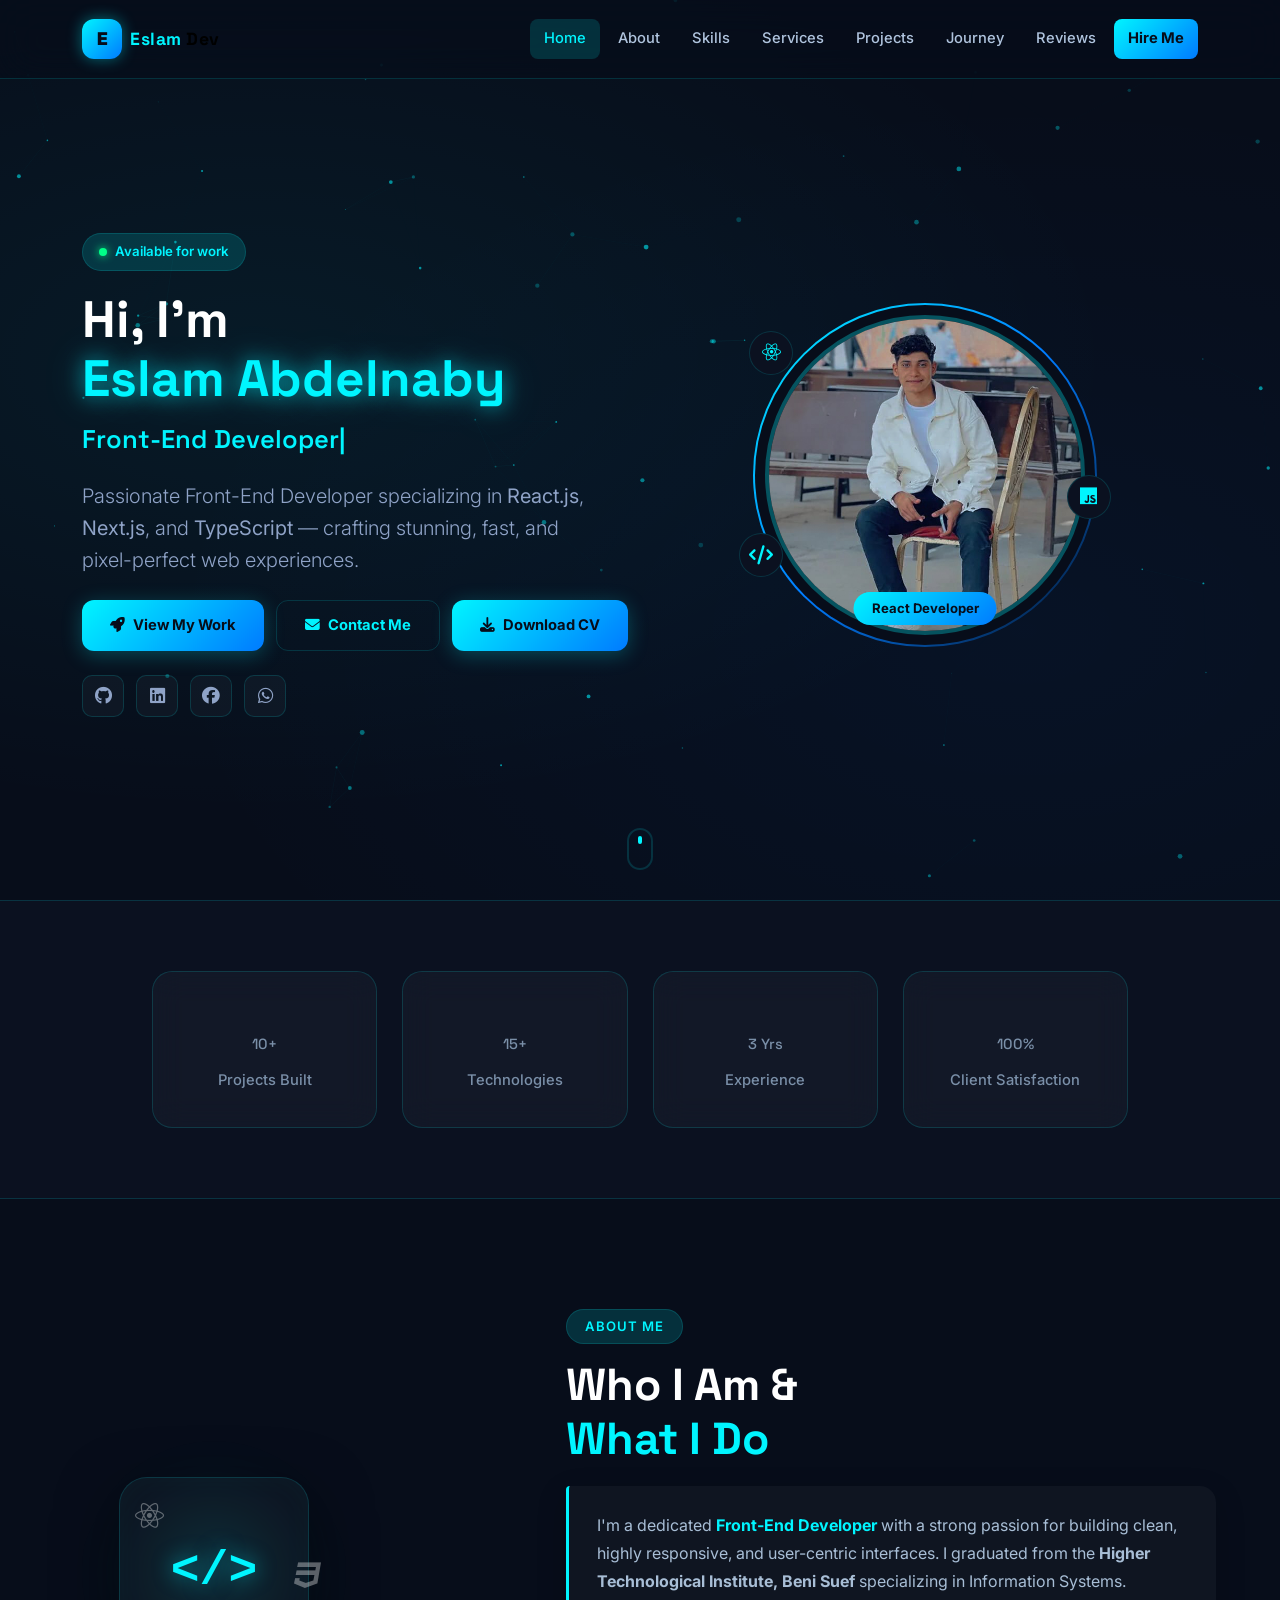
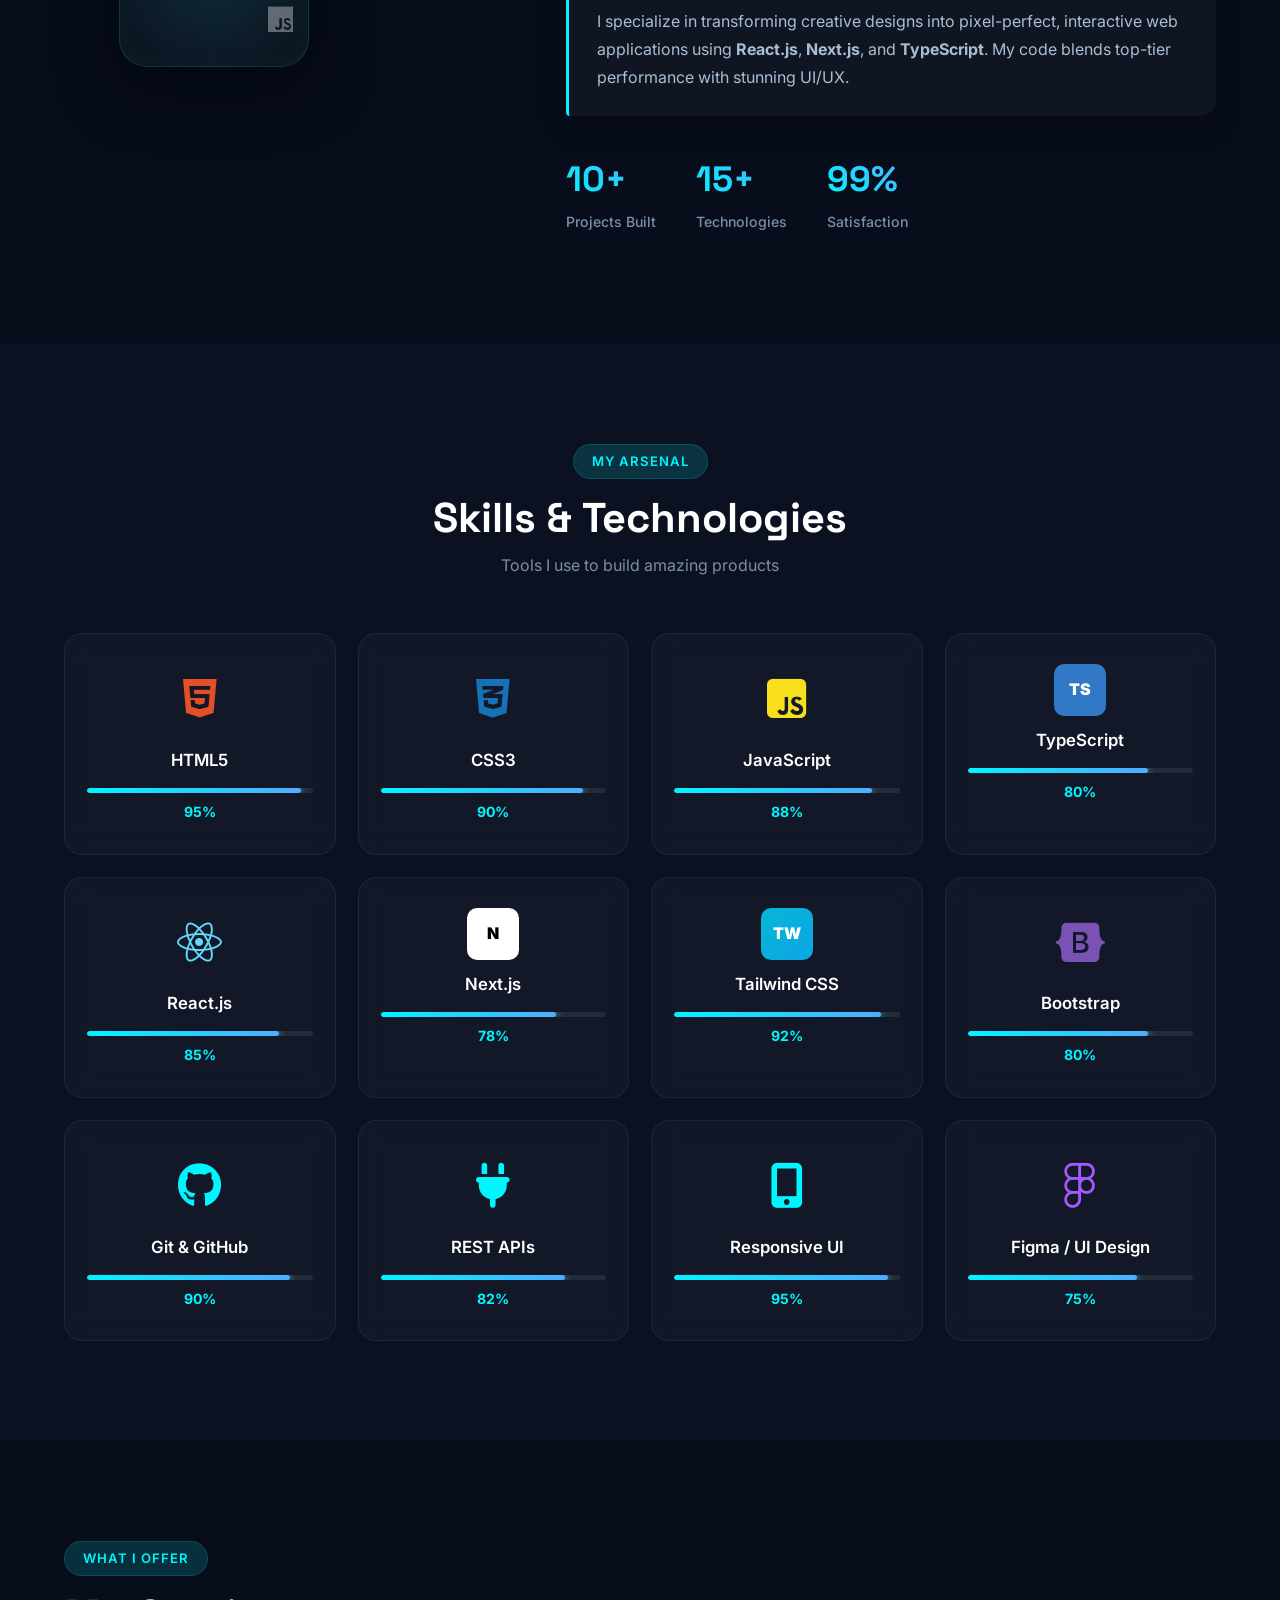
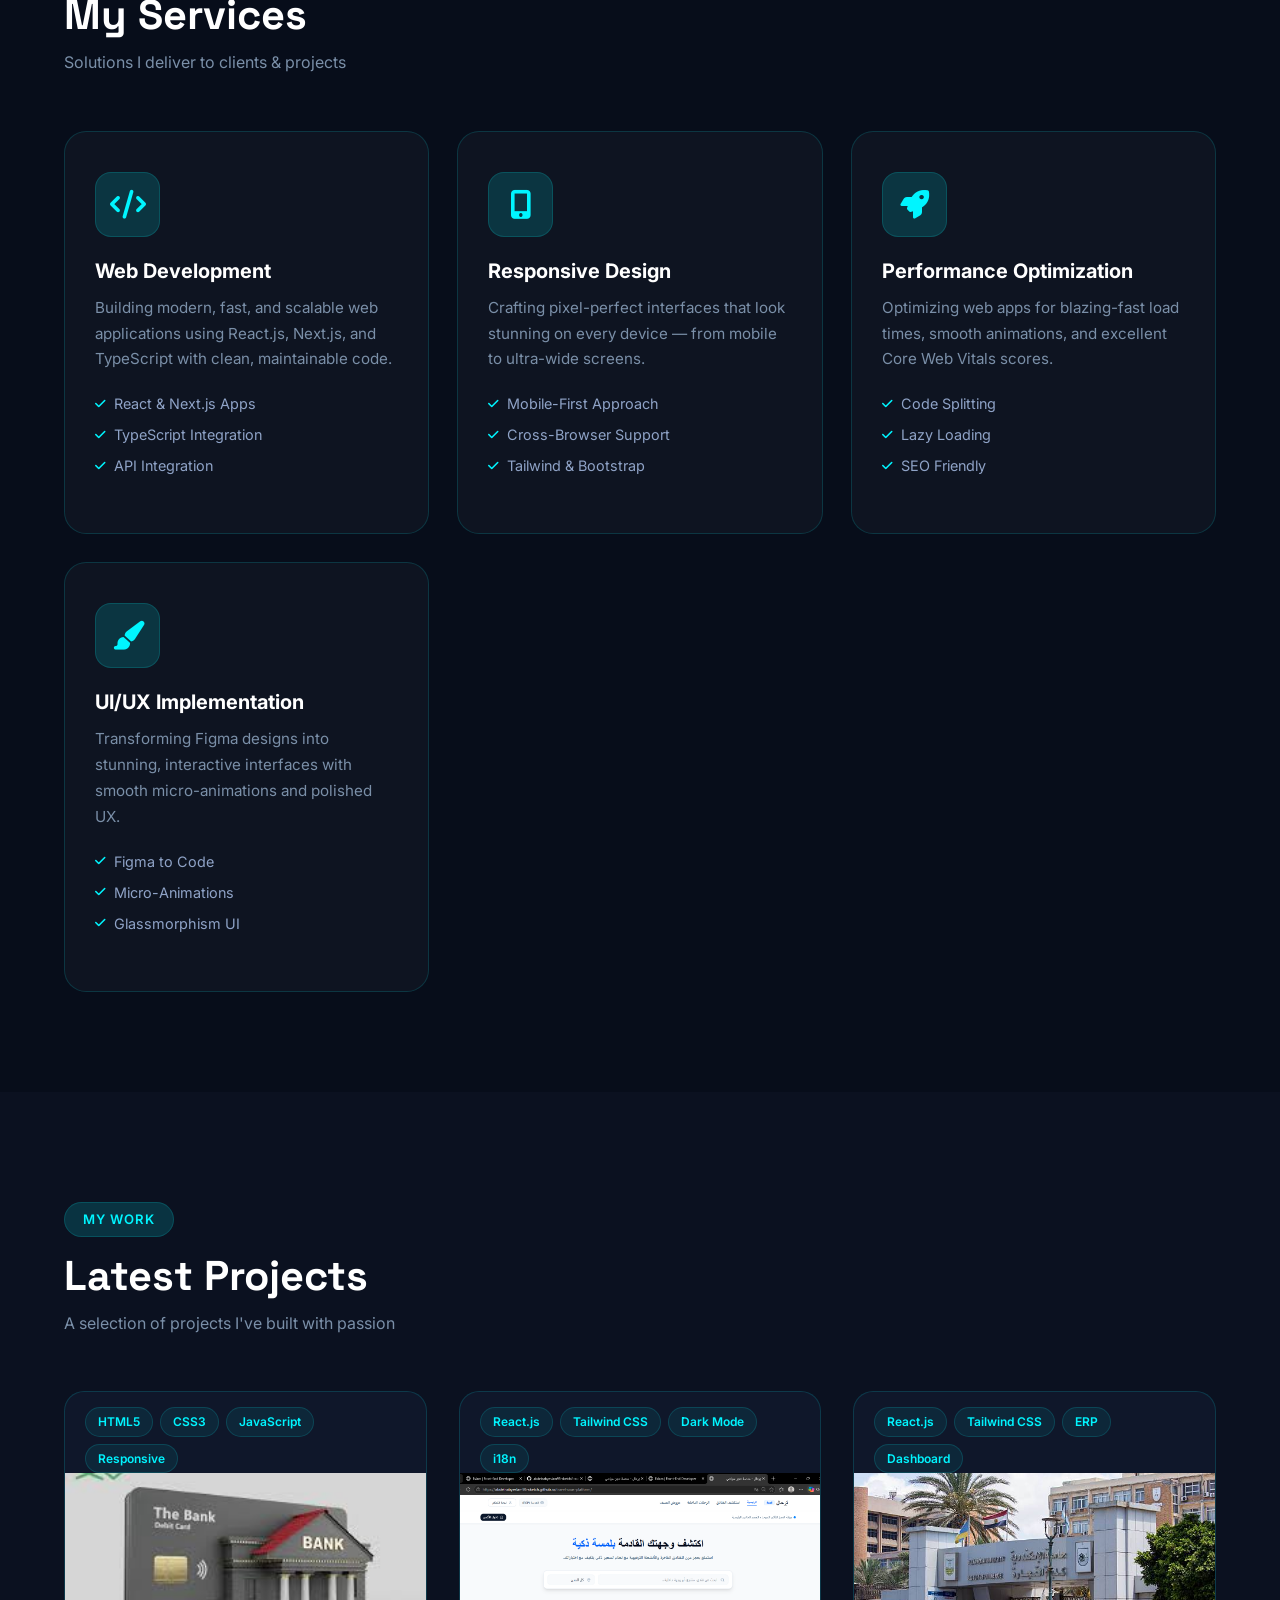
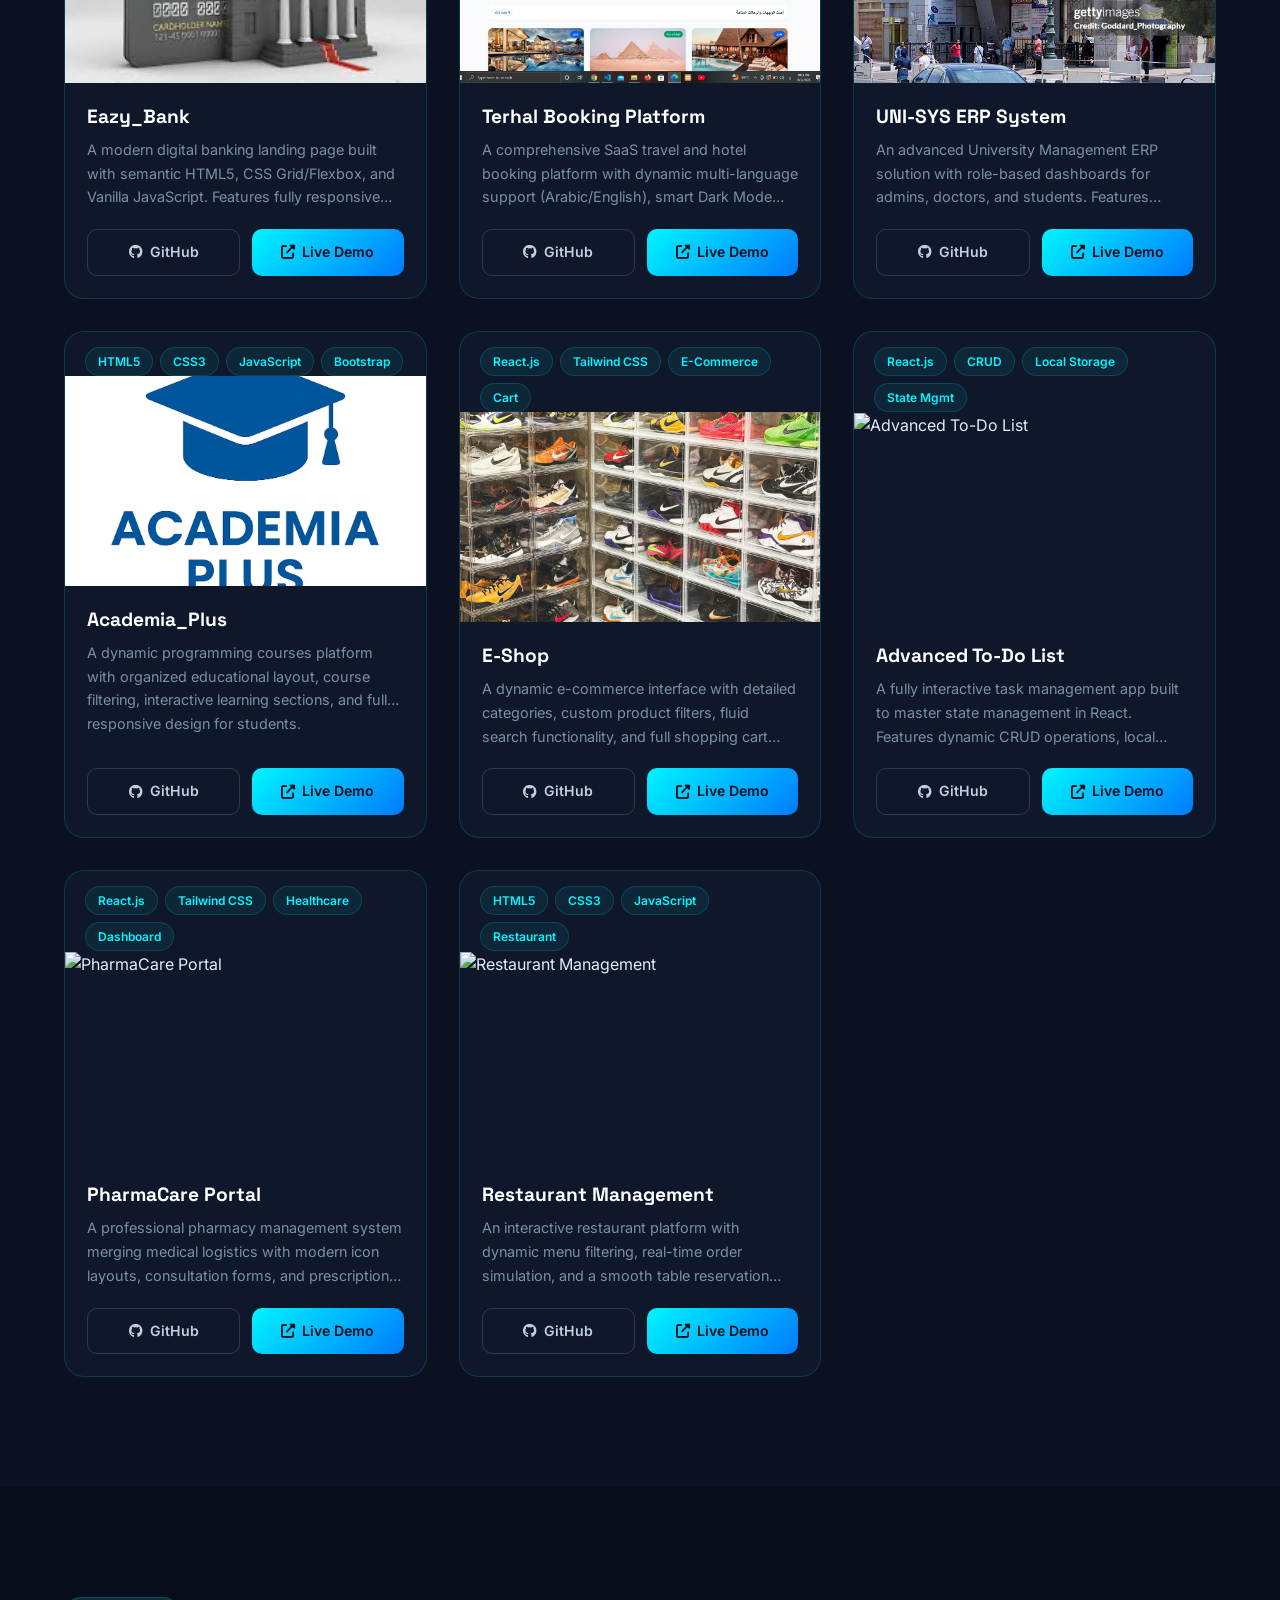
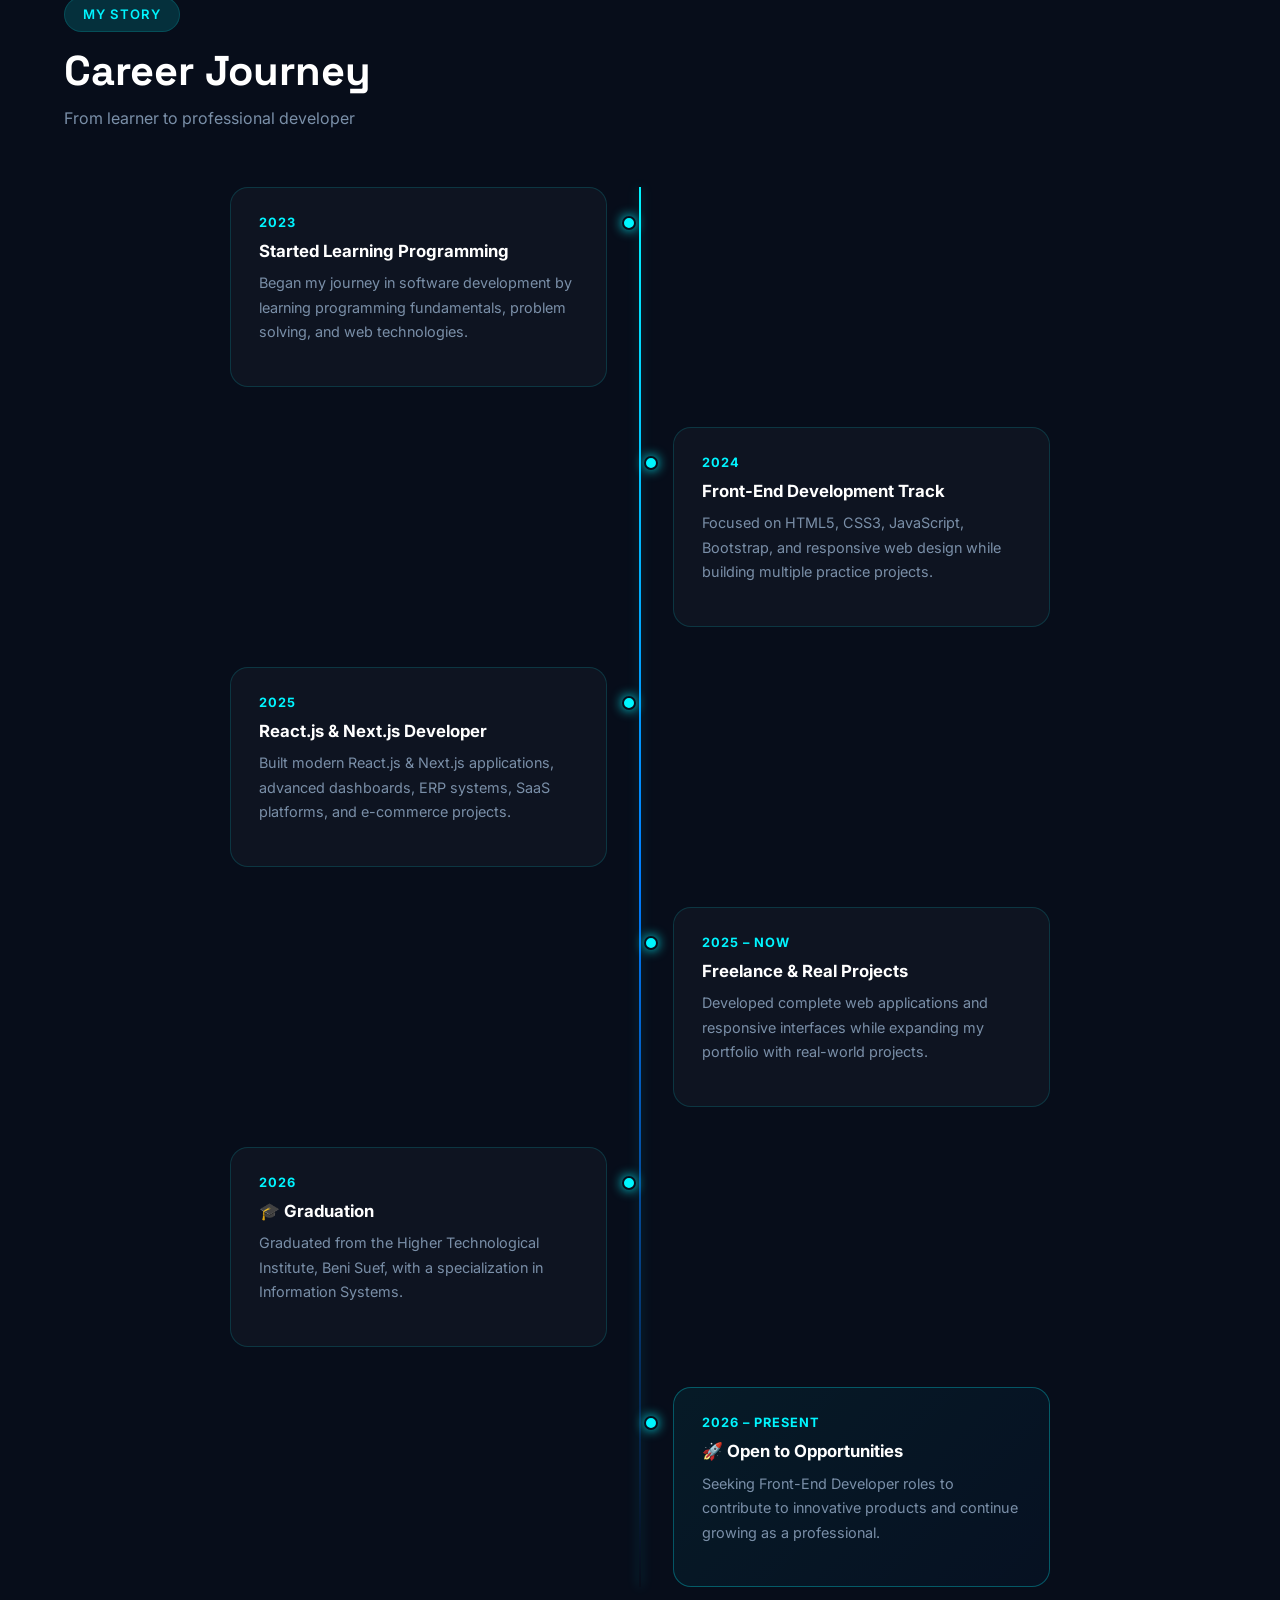
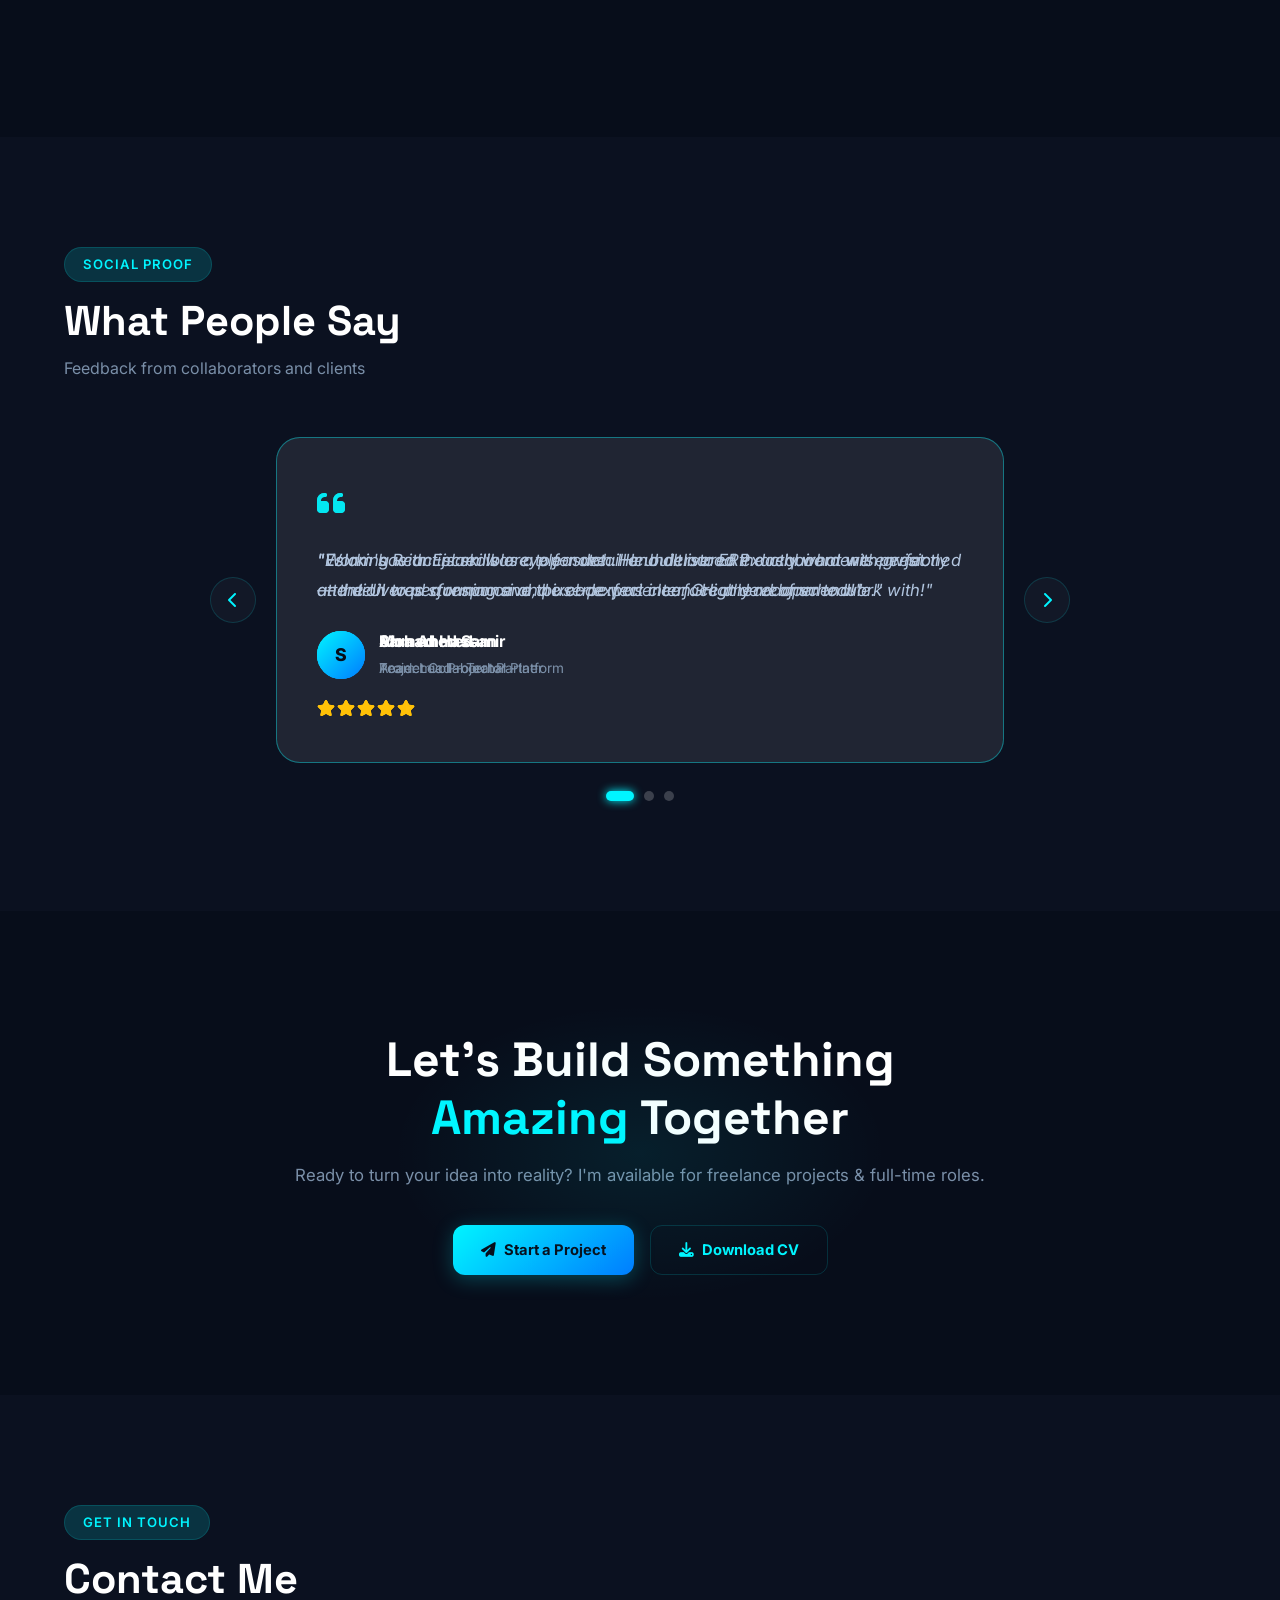
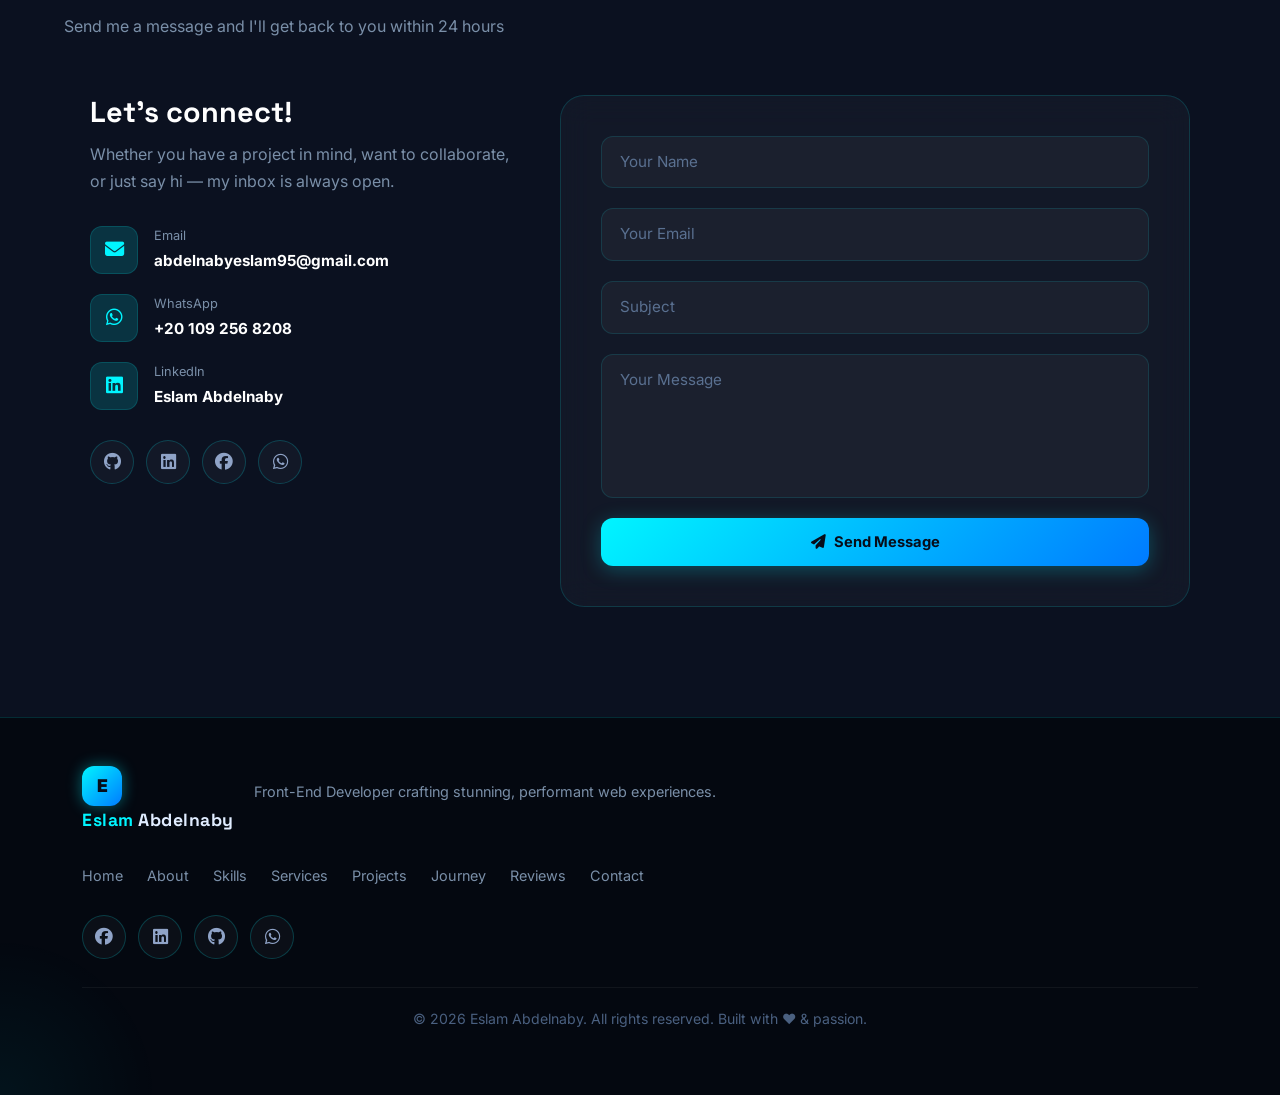
==== commit 09a6d7b2: "Update index.html" ====
--- a/index.html
+++ b/index.html
@@ -859,7 +859,7 @@
       </div>
     </div>
   </footer>
-
+<!-- update -->
   <!-- Back to Top -->
   <button id="back-to-top" aria-label="Back to top"><i class="fas fa-chevron-up"></i></button>
 
@@ -881,4 +881,4 @@
   </script>
 
 </body>
-</html>+</html>
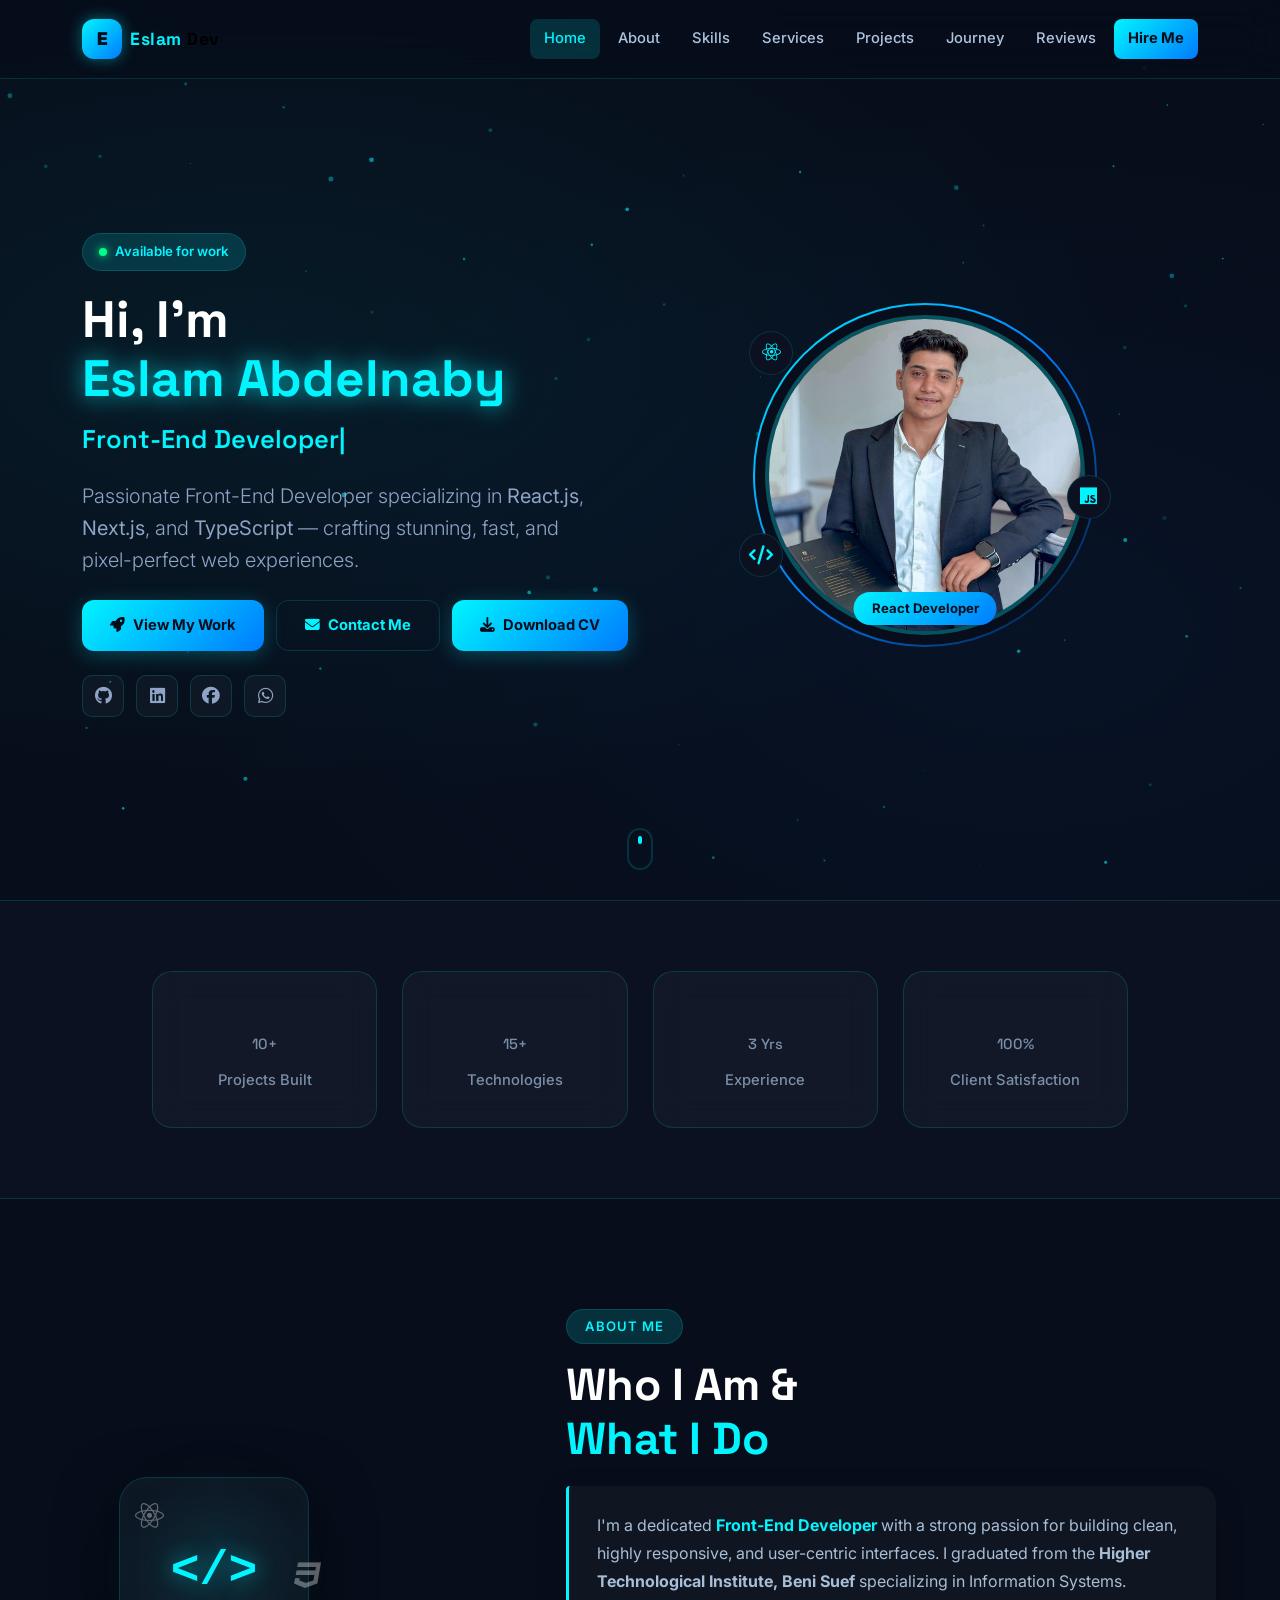
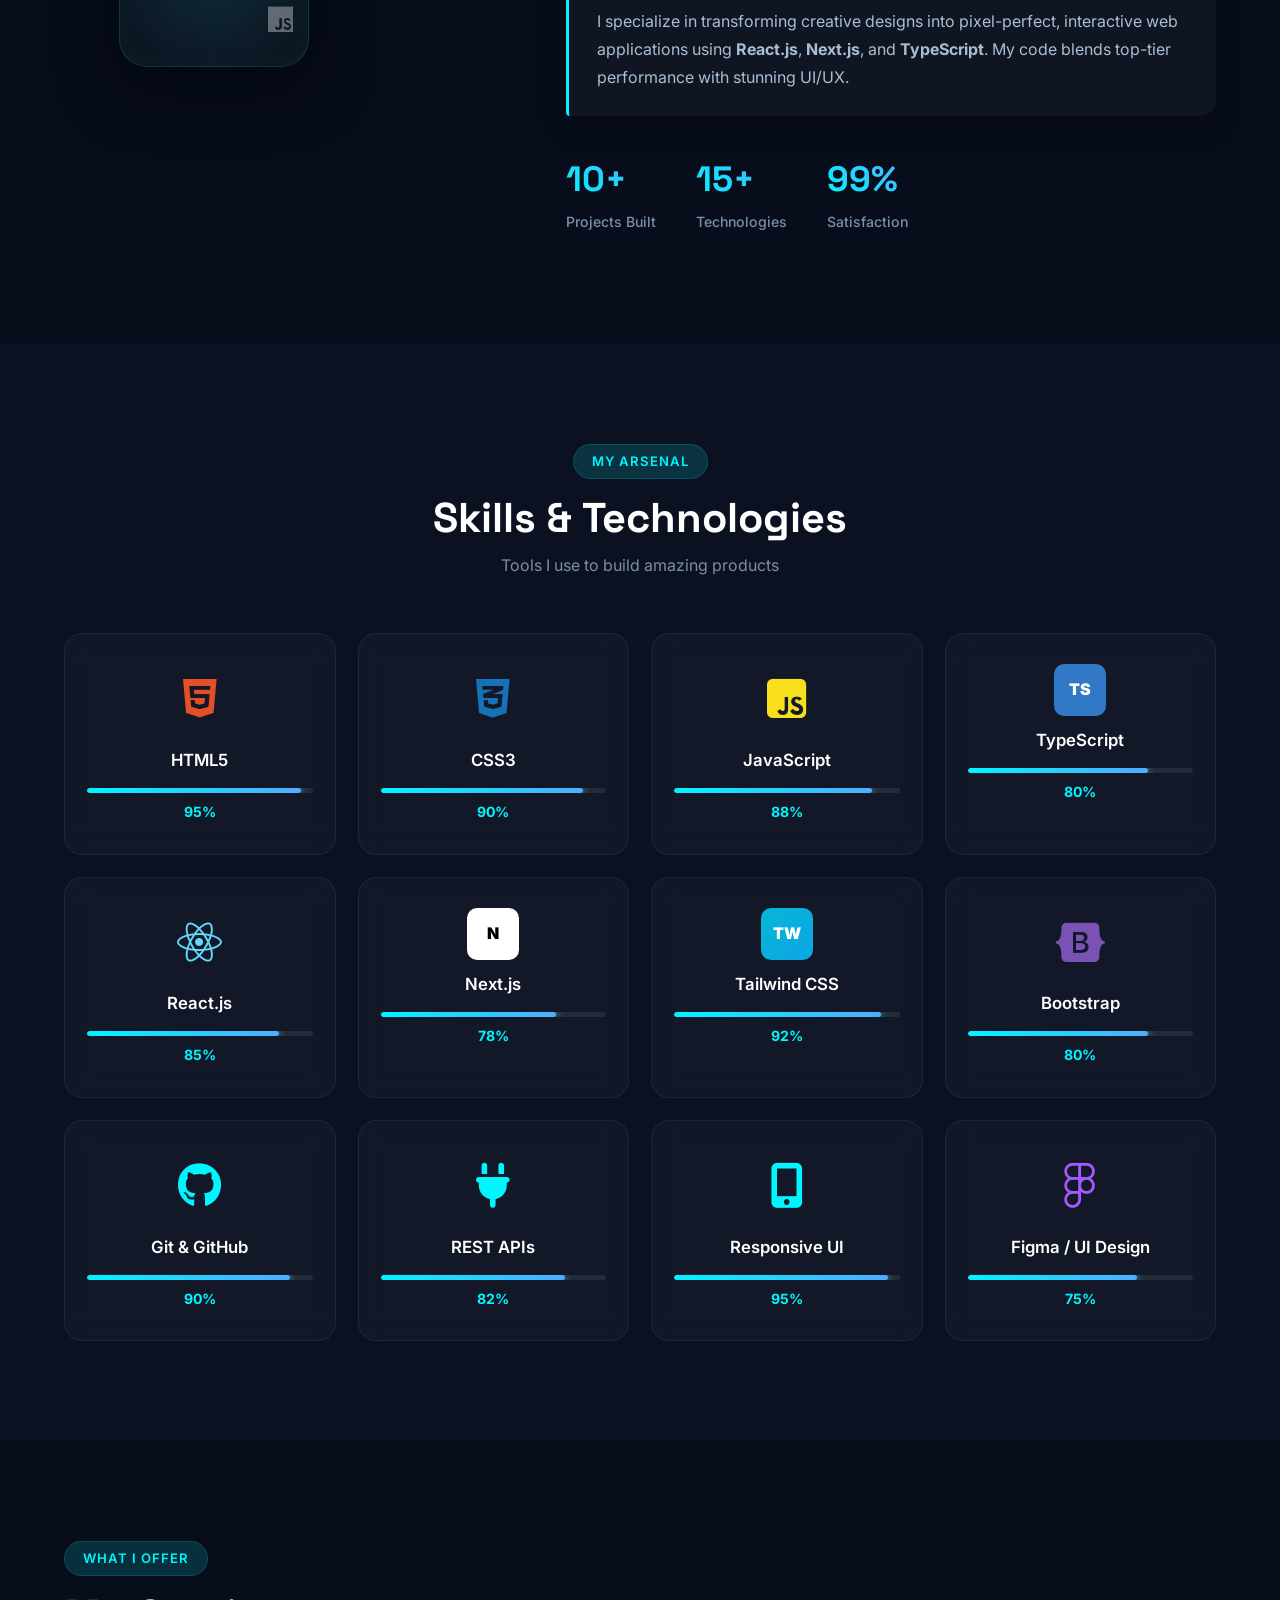
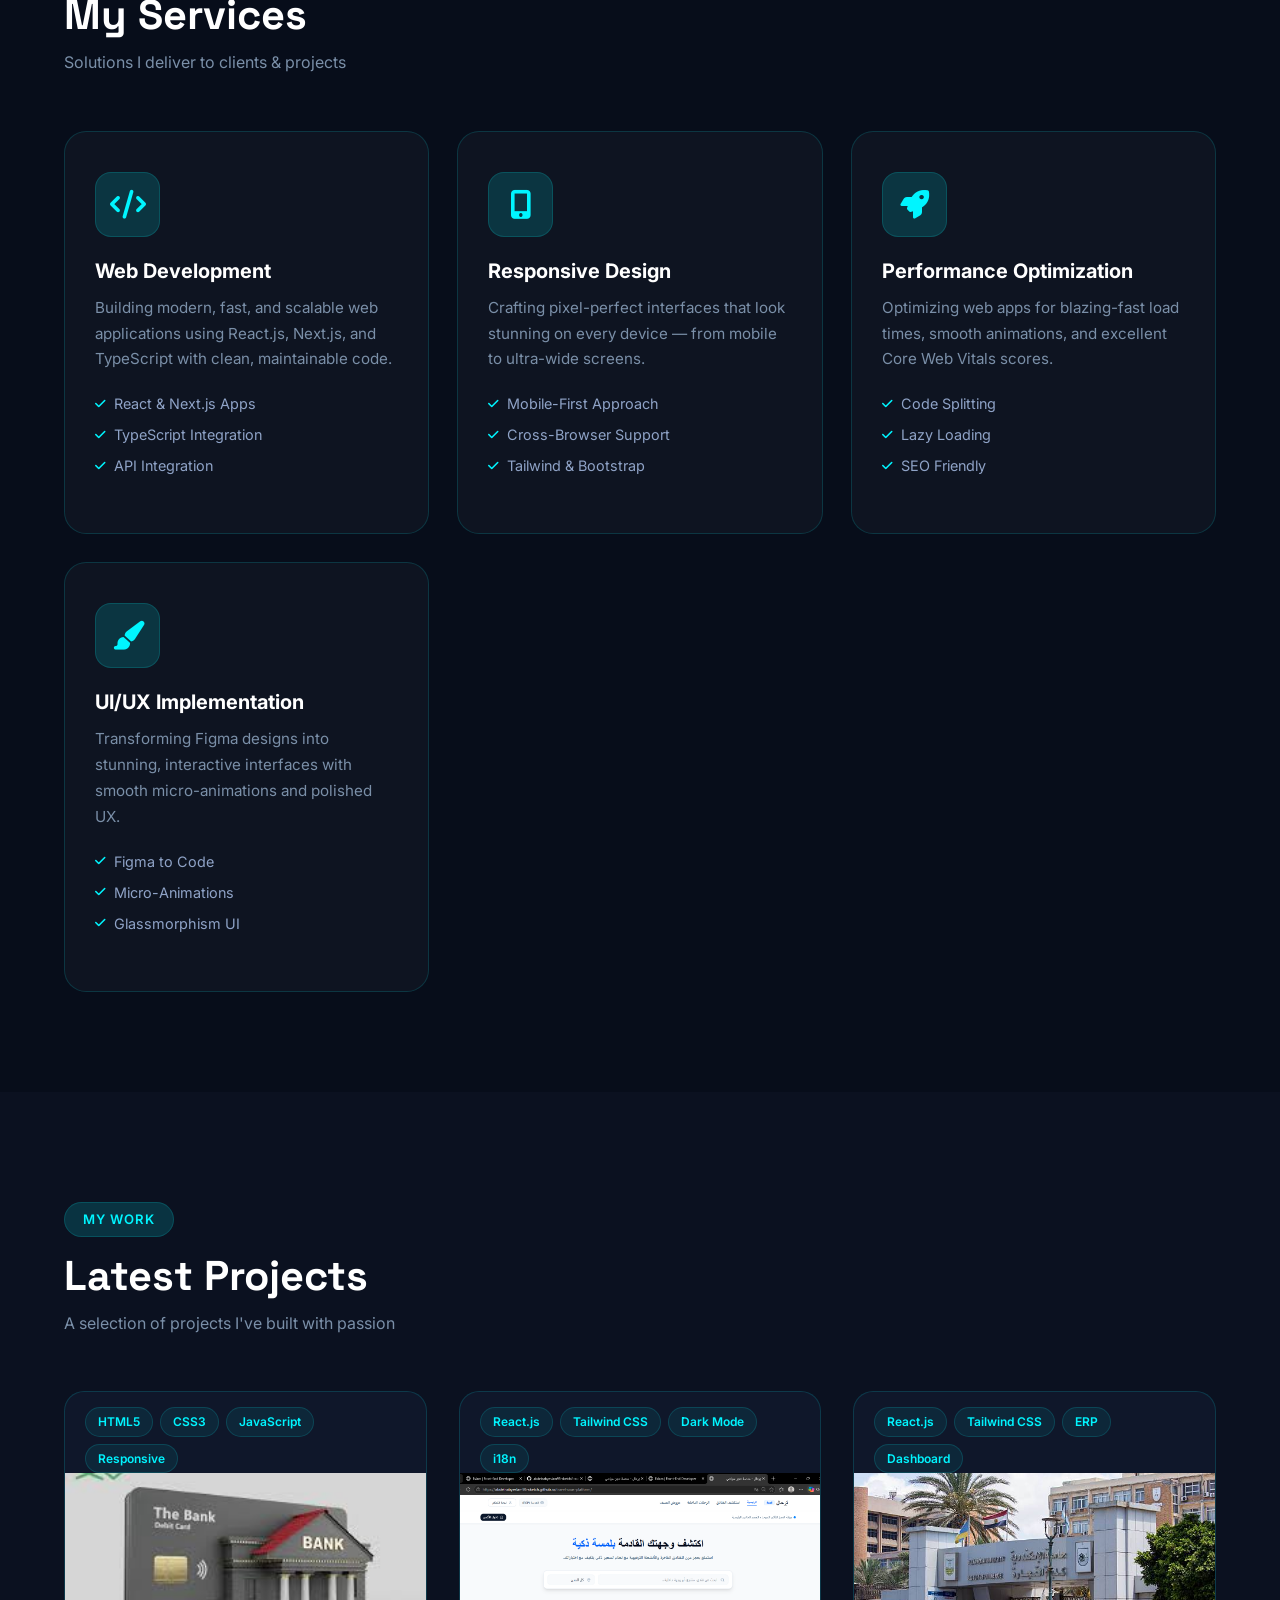
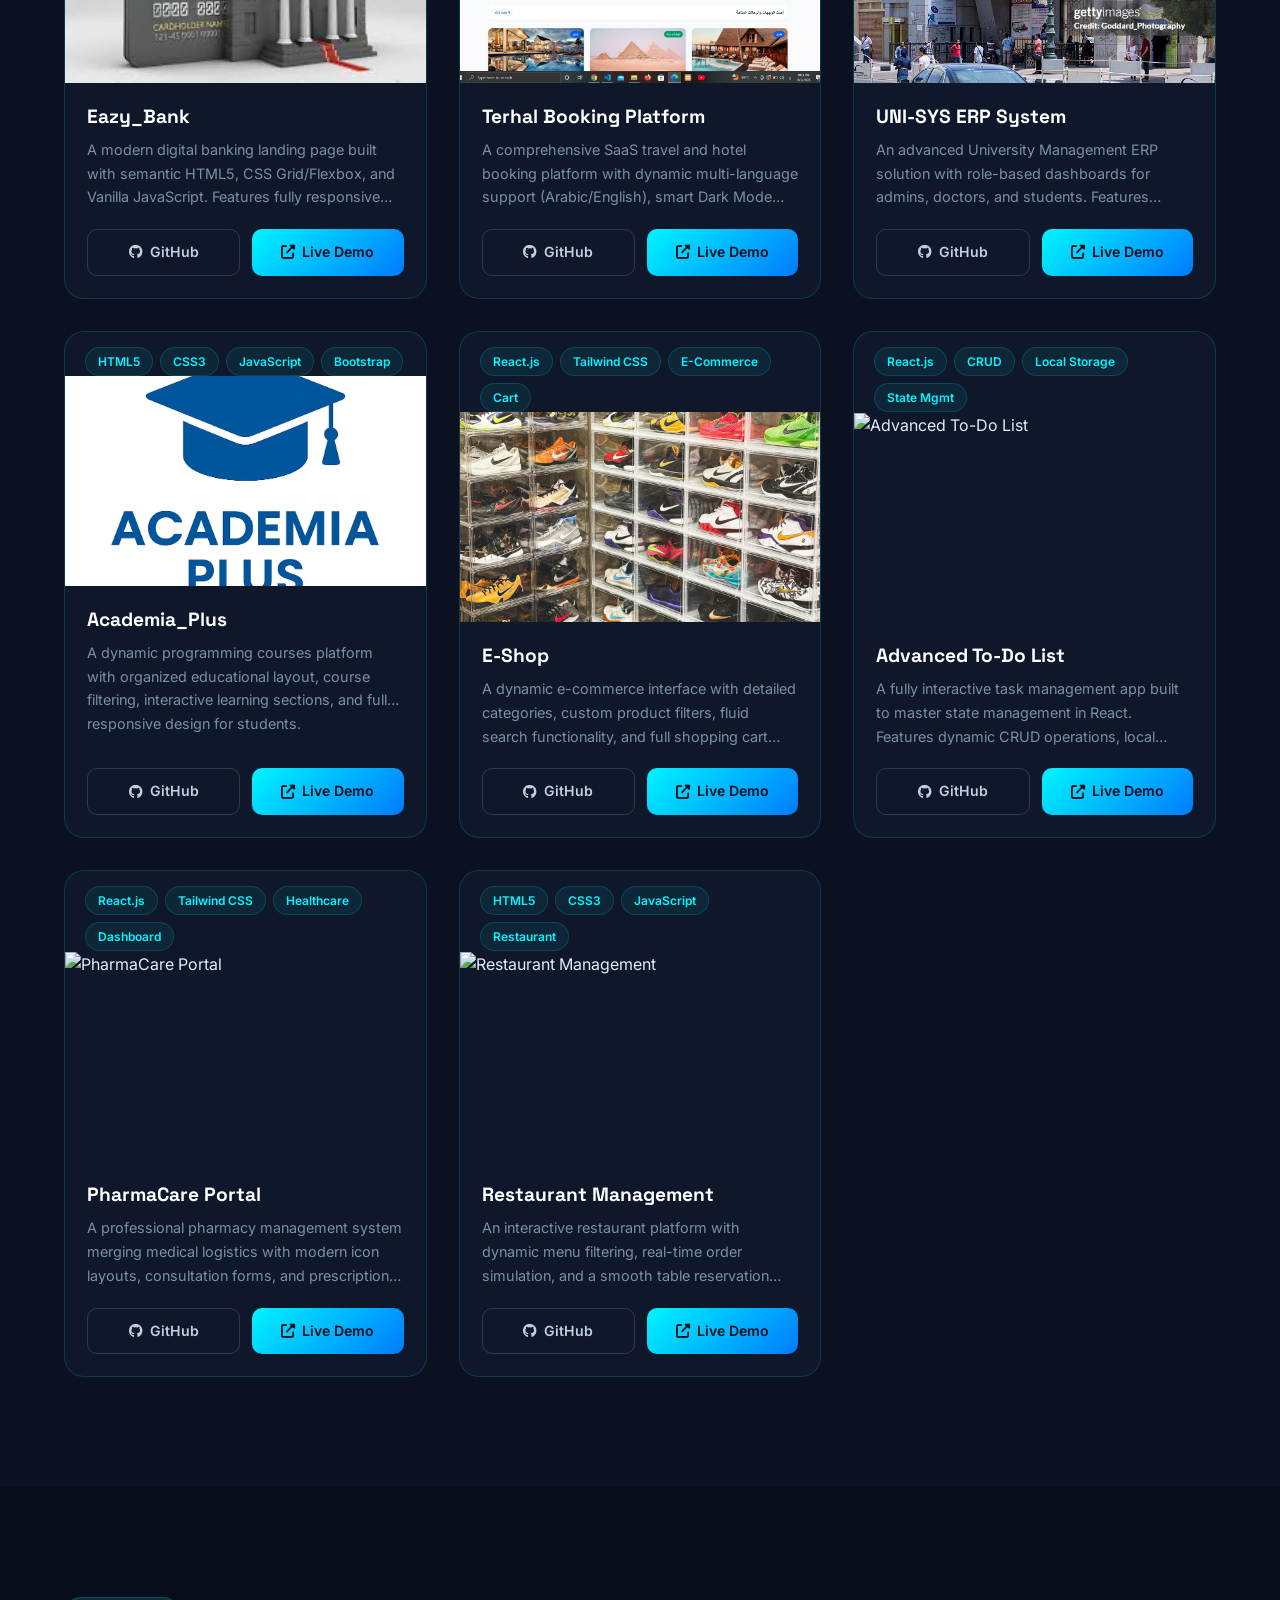
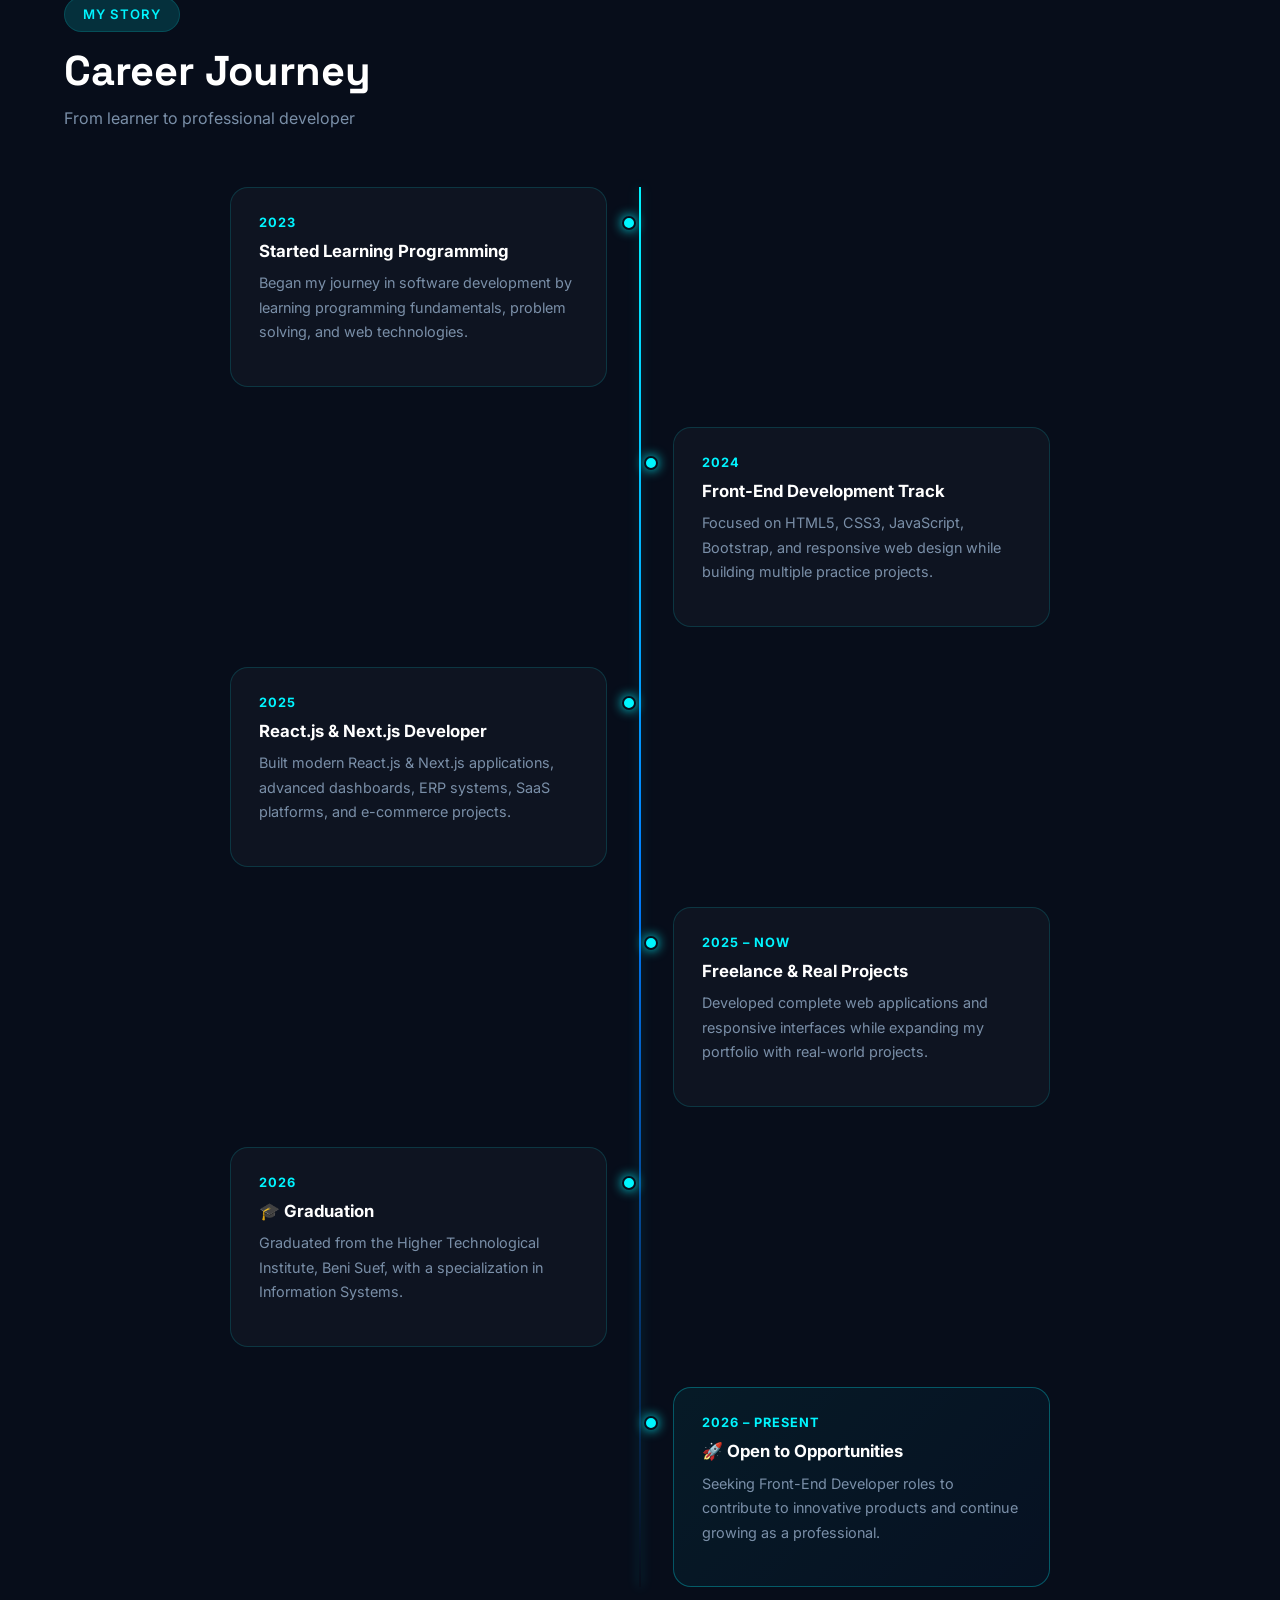
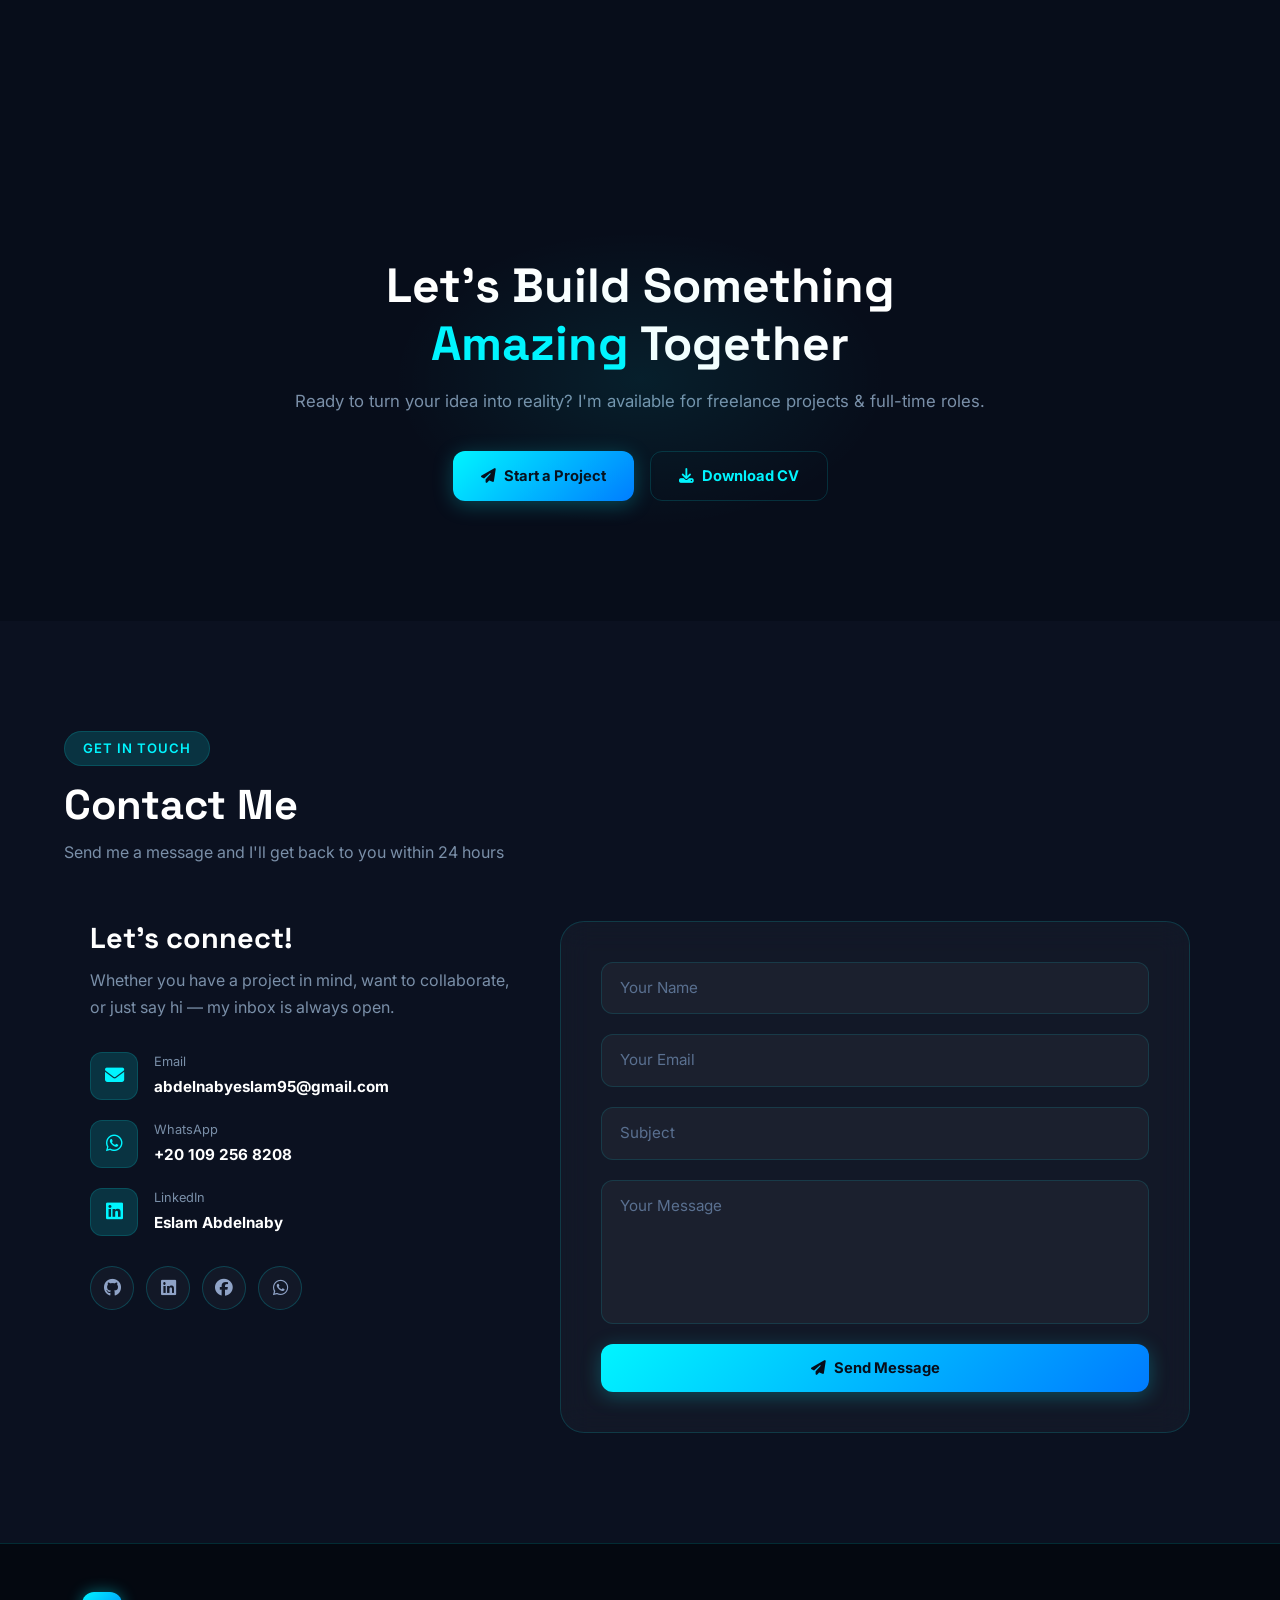
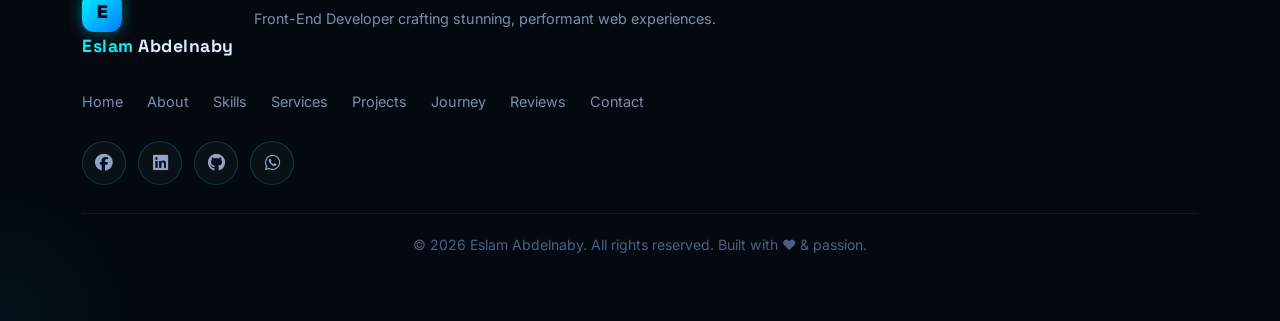
==== commit 00c20f9a: "Add files via upload" ====
--- a/index.html
+++ b/index.html
@@ -110,7 +110,7 @@
         <div class="col-lg-6 text-center">
           <div class="portrait-wrap reveal">
             <div class="portrait-ring"></div>
-            <img src="images/IMG-20250418-WA0013.jpg" class="portrait-img" alt="Eslam Abdelnaby photo">
+            <img src="images/8b491373-27f5-41c6-a36d-d877f50d9cd2.jpg" class="portrait-img" alt="Eslam Abdelnaby photo">
             <span class="portrait-badge">React Developer</span>
             <div class="portrait-floating-icon pfi-1"><i class="fab fa-react"></i></div>
             <div class="portrait-floating-icon pfi-2"><i class="fab fa-js"></i></div>
@@ -570,10 +570,10 @@
             consultation forms, and prescription upload management.
           </p>
           <div class="project-links">
-            <a href="https://github.com/abdelnabyeslam95-sketch/Pharmacy" target="_blank" class="proj-btn github-btn">
+            <a href="https://github.com/abdelnabyeslam95-sketch/medical-consultation-platform" target="_blank" class="proj-btn github-btn">
               <i class="fab fa-github"></i> GitHub
             </a>
-            <a href="https://abdelnabyeslam95-sketch.github.io/Pharmacy/" target="_blank" class="proj-btn live-btn">
+            <a href="https://abdelnabyeslam95-sketch.github.io/medical-consultation-platform/" target="_blank" class="proj-btn live-btn">
               <i class="fas fa-external-link-alt"></i> Live Demo
             </a>
           </div>
@@ -663,85 +663,6 @@
     </div>
   </section>
 
-  <!-- ====== Testimonials Section ====== -->
-  <section id="testimonials" class="testimonials-section">
-    <div class="section-header">
-      <div class="section-tag reveal">Social Proof</div>
-      <h2 class="section-title reveal">What People Say</h2>
-      <p class="section-subtitle reveal">Feedback from collaborators and clients</p>
-    </div>
-
-    <div class="testimonials-wrapper">
-      <button id="t-prev" class="t-nav t-prev" aria-label="Previous testimonial">
-        <i class="fas fa-chevron-left"></i>
-      </button>
-
-      <div class="testimonials-track">
-
-        <div class="testimonial-slide reveal">
-          <div class="testimonial-card">
-            <div class="t-quote"><i class="fas fa-quote-left"></i></div>
-            <p>"Eslam has an incredible eye for detail and delivered exactly what we envisioned — the UI was stunning and the code was clean. Highly recommend!"</p>
-            <div class="t-author">
-              <div class="t-avatar">A</div>
-              <div>
-                <strong>Ahmed Hassan</strong>
-                <span>Project Collaborator</span>
-              </div>
-            </div>
-            <div class="t-stars">
-              <i class="fas fa-star"></i><i class="fas fa-star"></i><i class="fas fa-star"></i><i class="fas fa-star"></i><i class="fas fa-star"></i>
-            </div>
-          </div>
-        </div>
-
-        <div class="testimonial-slide reveal">
-          <div class="testimonial-card">
-            <div class="t-quote"><i class="fas fa-quote-left"></i></div>
-            <p>"Working with Eslam was a pleasure. He understood the requirements perfectly and delivered a responsive, pixel-perfect interface ahead of schedule."</p>
-            <div class="t-author">
-              <div class="t-avatar">M</div>
-              <div>
-                <strong>Mohamed Samir</strong>
-                <span>Team Lead – Terhal Platform</span>
-              </div>
-            </div>
-            <div class="t-stars">
-              <i class="fas fa-star"></i><i class="fas fa-star"></i><i class="fas fa-star"></i><i class="fas fa-star"></i><i class="fas fa-star"></i>
-            </div>
-          </div>
-        </div>
-
-        <div class="testimonial-slide reveal">
-          <div class="testimonial-card">
-            <div class="t-quote"><i class="fas fa-quote-left"></i></div>
-            <p>"Eslam's React.js skills are top-notch. He built our ERP dashboard with great attention to performance and user experience. Great developer to work with!"</p>
-            <div class="t-author">
-              <div class="t-avatar">S</div>
-              <div>
-                <strong>Sara Ahmed</strong>
-                <span>Academic Project Partner</span>
-              </div>
-            </div>
-            <div class="t-stars">
-              <i class="fas fa-star"></i><i class="fas fa-star"></i><i class="fas fa-star"></i><i class="fas fa-star"></i><i class="fas fa-star-half-alt"></i>
-            </div>
-          </div>
-        </div>
-
-      </div>
-
-      <button id="t-next" class="t-nav t-next" aria-label="Next testimonial">
-        <i class="fas fa-chevron-right"></i>
-      </button>
-    </div>
-
-    <div class="t-dots">
-      <button class="t-dot" aria-label="Slide 1"></button>
-      <button class="t-dot" aria-label="Slide 2"></button>
-      <button class="t-dot" aria-label="Slide 3"></button>
-    </div>
-  </section>
 
   <!-- ====== CTA Section ====== -->
   <section class="cta-section">
@@ -859,7 +780,7 @@
       </div>
     </div>
   </footer>
-<!-- update -->
+
   <!-- Back to Top -->
   <button id="back-to-top" aria-label="Back to top"><i class="fas fa-chevron-up"></i></button>
 
@@ -881,4 +802,4 @@
   </script>
 
 </body>
-</html>
+</html>
